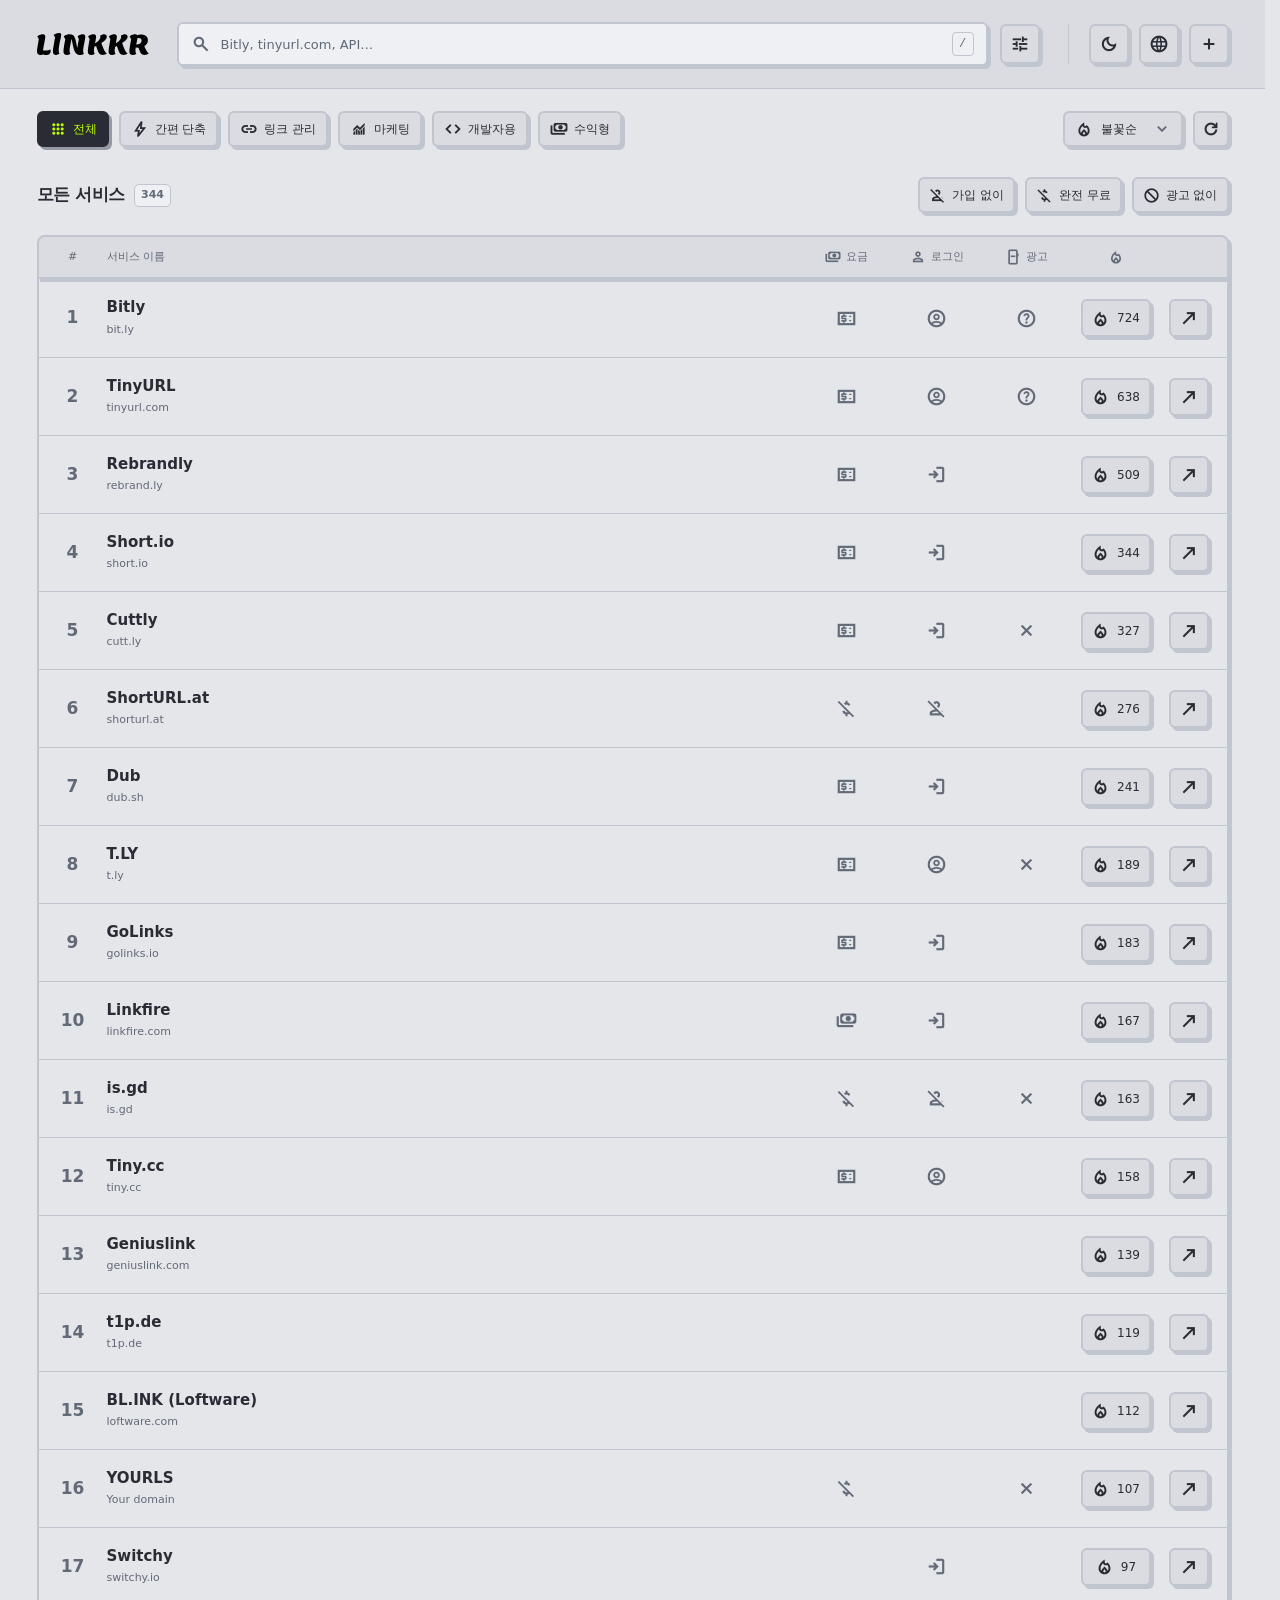
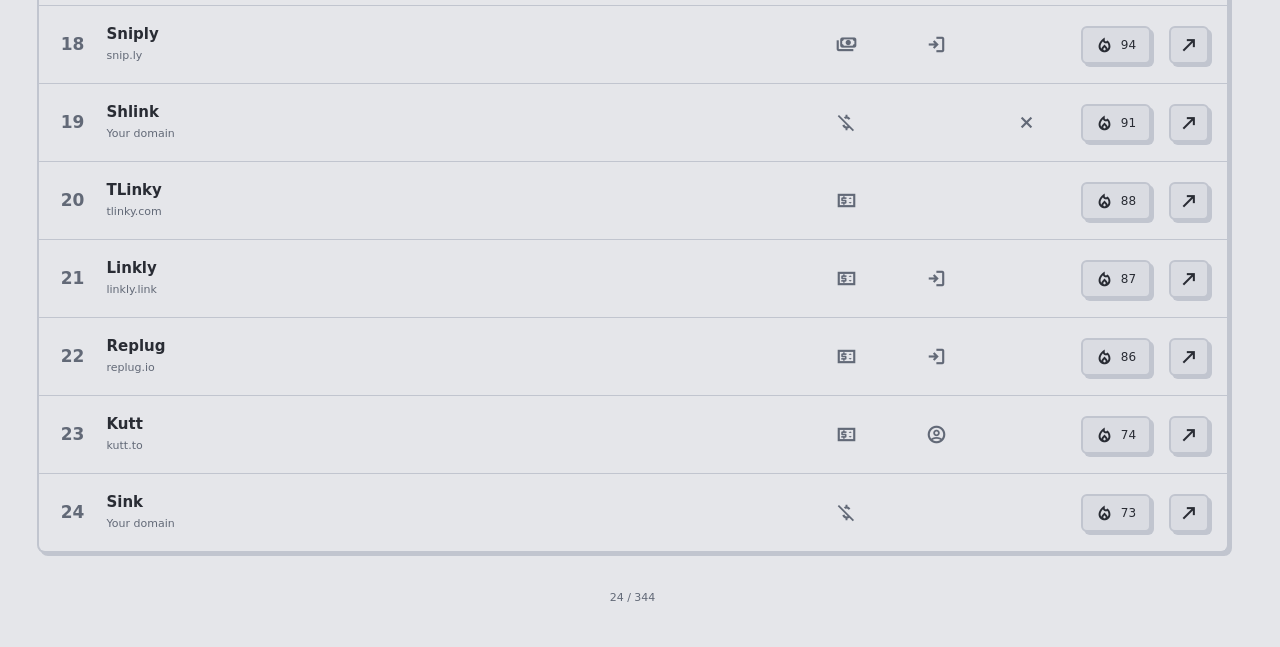
==== shortener/index.html @ 9e7de720 "Add Ringkl service directory for UI UX midterm" ====
<!doctype html>
<html lang="ko" data-theme="light">
<head>
  <meta charset="utf-8"><meta name="viewport" content="width=device-width,initial-scale=1">
  <link rel="stylesheet" href="../assets/directory.css">
<script src="../script.js" defer></script>
<title>Shortener | LLNKKR</title><meta name="description" content="로그인, 요금, 광고 조건을 비교하고 나에게 맞는 단축링크 서비스를 찾아보세요.">
  <link rel="icon" href="../assets/llnkkr.png">
  </head>
<body data-page="directory">
<div class="directory-chrome">
<header class="site-header"><div class="header-inner">
  <a class="brand" data-page-link href="../" aria-label="링클 홈"><img src="../assets/llnkkr-wordmark.svg" alt="LLNKKR"></a>
  <div class="header-search"><div class="search-field ringcl-box"><span class="icon" aria-hidden="true">search</span><input id="serviceSearch" type="search" name="service-query" placeholder="Bitly, tinyurl.com, API…" aria-label="서비스 이름이나 도메인 검색" maxlength="80" autocomplete="off" autocapitalize="none" spellcheck="false"><button type="button" class="clear-search icon-button" id="clearSearch" aria-label="검색어 지우기" hidden><span class="icon" aria-hidden="true">close</span></button><kbd>/</kbd></div><button type="button" id="filterToggle" class="icon-button" data-dialog="filterDialog" aria-label="필터" title="필터"><span class="icon" aria-hidden="true">tune</span><span id="filterCount" class="count-badge" hidden></span></button></div>
  <nav class="header-actions" aria-label="서비스 디렉터리"><button class="icon-button" id="themeToggle" type="button" aria-label="다크 모드" title="다크 모드"><span class="icon" aria-hidden="true">dark_mode</span></button><button class="icon-button" data-dialog="languageDialog" type="button" aria-label="언어" title="언어"><span class="icon" aria-hidden="true">language</span></button><button class="icon-button" aria-label="서비스 제보 / 정보 수정" title="서비스 제보 / 정보 수정" data-dialog="reportDialog" type="button"><span class="icon" aria-hidden="true">add</span></button></nav>
</div></header>
<div class="directory-controls">
  <section class="browse-controls" aria-label="필터">
    <div class="browse-toolbar">
    <nav class="category-tabs" aria-label="서비스 디렉터리"><button type="button" data-category="all" aria-pressed="true"><span class="icon" aria-hidden="true">apps</span>전체</button><button type="button" data-category="simple" aria-pressed="false"><span class="icon" aria-hidden="true">bolt</span>간편 단축</button><button type="button" data-category="manage" aria-pressed="false"><span class="icon" aria-hidden="true">link</span>링크 관리</button><button type="button" data-category="marketing" aria-pressed="false"><span class="icon" aria-hidden="true">monitoring</span>마케팅</button><button type="button" data-category="developer" aria-pressed="false"><span class="icon" aria-hidden="true">code</span>개발자용</button><button type="button" data-category="earning" aria-pressed="false"><span class="icon" aria-hidden="true">payments</span>수익형</button></nav>
    <div class="choice-control category-choice" data-choice="category">
      <button type="button" class="choice-trigger" data-choice-toggle aria-haspopup="listbox" aria-expanded="false" aria-controls="categoryMenu" aria-label="카테고리"><span class="icon choice-symbol" aria-hidden="true">apps</span><span data-choice-label>전체</span><span class="icon" aria-hidden="true">expand_more</span></button>
      <div id="categoryMenu" class="choice-menu ringcl-box" role="listbox" aria-label="카테고리" hidden><button type="button" role="option" data-category="all" aria-selected="true" tabindex="-1"><span class="icon" aria-hidden="true">apps</span><span>전체</span><span class="icon choice-check" aria-hidden="true">check</span></button><button type="button" role="option" data-category="simple" aria-selected="false" tabindex="-1"><span class="icon" aria-hidden="true">bolt</span><span>간편 단축</span><span class="icon choice-check" aria-hidden="true">check</span></button><button type="button" role="option" data-category="manage" aria-selected="false" tabindex="-1"><span class="icon" aria-hidden="true">link</span><span>링크 관리</span><span class="icon choice-check" aria-hidden="true">check</span></button><button type="button" role="option" data-category="marketing" aria-selected="false" tabindex="-1"><span class="icon" aria-hidden="true">monitoring</span><span>마케팅</span><span class="icon choice-check" aria-hidden="true">check</span></button><button type="button" role="option" data-category="developer" aria-selected="false" tabindex="-1"><span class="icon" aria-hidden="true">code</span><span>개발자용</span><span class="icon choice-check" aria-hidden="true">check</span></button><button type="button" role="option" data-category="earning" aria-selected="false" tabindex="-1"><span class="icon" aria-hidden="true">payments</span><span>수익형</span><span class="icon choice-check" aria-hidden="true">check</span></button></div>
    </div>
    <div class="sort-controls">
      <div class="choice-control" data-choice="sort">
        <button type="button" class="choice-trigger" data-choice-toggle aria-haspopup="listbox" aria-expanded="false" aria-controls="sortMenu" aria-label="정렬"><span class="icon choice-symbol" aria-hidden="true">local_fire_department</span><span data-choice-label>불꽃순</span><span class="icon" aria-hidden="true">expand_more</span></button>
        <div id="sortMenu" class="choice-menu ringcl-box" role="listbox" aria-label="정렬" hidden><button type="button" role="option" data-sort="flames" aria-selected="true" tabindex="-1"><span class="icon" aria-hidden="true">local_fire_department</span><span>불꽃순</span><span class="icon choice-check" aria-hidden="true">check</span></button><button type="button" role="option" data-sort="name" aria-selected="false" tabindex="-1"><span class="icon" aria-hidden="true">sort_by_alpha</span><span>이름순</span><span class="icon choice-check" aria-hidden="true">check</span></button></div>
      </div>
      <button type="button" class="icon-button" id="refreshStats" aria-label="랭킹 새로고침" title="랭킹 새로고침"><span class="icon" aria-hidden="true">refresh</span></button>
    </div></div>
  </section>
  <div class="directory-sticky">
  <div class="results-toolbar">
  <div class="results-heading"><h1 id="resultsTitle">모든 서비스 <span id="resultCount">344</span></h1></div>
    <div class="filter-strip" id="filterOptions" role="group" aria-label="필터"><button type="button" data-quick="login" aria-pressed="false" aria-label="가입 없이" title="가입 없이"><span class="icon" aria-hidden="true">person_off</span><span class="quick-label">가입 없이</span></button><button type="button" data-quick="free" aria-pressed="false" aria-label="완전 무료" title="완전 무료"><span class="icon" aria-hidden="true">money_off</span><span class="quick-label">완전 무료</span></button><button type="button" data-quick="ads" aria-pressed="false" aria-label="광고 없이" title="광고 없이"><span class="icon" aria-hidden="true">block</span><span class="quick-label">광고 없이</span></button><div id="activeFilters" class="active-filters" hidden></div></div>
  </div>
    <div class="list-heading ringcl-box" aria-hidden="true"><span>#</span><span>서비스 이름</span><span><span class="icon" aria-hidden="true">payments</span>요금</span><span><span class="icon" aria-hidden="true">person</span>로그인</span><span><span class="icon" aria-hidden="true">ad_units</span>광고</span><span><span class="icon" aria-hidden="true">local_fire_department</span></span><span></span></div>
</div>
</div>
</div>
<main>
  <section class="results" aria-labelledby="resultsTitle">
    <ol id="serviceGrid" class="service-list ringcl-box">      <li class="service-row" data-id="bitly">
        <div class="row-rank"><span>1</span></div>
        <div class="row-brand"><a class="service-name" data-details="bitly" href="?service=bitly">Bitly</a><span class="service-domain">bit.ly</span></div>
        <div class="row-facts"><span class="row-fact fact-pricing" data-label="요금"><span class="fact-indicator" role="img" tabindex="0" aria-label="요금: 부분 무료" data-tip="요금: 부분 무료"><span class="icon" aria-hidden="true">price_change</span></span></span>
        <span class="row-fact fact-login" data-label="로그인"><span class="fact-indicator" role="img" tabindex="0" aria-label="로그인: 선택" data-tip="로그인: 선택"><span class="icon" aria-hidden="true">account_circle</span></span></span>
        <span class="row-fact fact-ads" data-label="광고"><span class="fact-indicator" role="img" tabindex="0" aria-label="링크 연결 시 광고: 요금제별" data-tip="링크 연결 시 광고: 요금제별"><span class="icon" aria-hidden="true">help</span></span></span></div>
        <button type="button" class="vote-button" data-vote="bitly" aria-pressed="false" aria-label="Bitly 추천"><span class="icon" aria-hidden="true">local_fire_department</span><span>724</span></button>
        <a class="button icon-button visit-button" data-visit="bitly" href="https://bitly.com/" target="_blank" rel="noopener noreferrer" aria-label="Bitly 사이트 열기" title="사이트 열기"><span class="icon" aria-hidden="true">north_east</span></a>
      </li>
          <li class="service-row" data-id="tinyurl">
        <div class="row-rank"><span>2</span></div>
        <div class="row-brand"><a class="service-name" data-details="tinyurl" href="?service=tinyurl">TinyURL</a><span class="service-domain">tinyurl.com</span></div>
        <div class="row-facts"><span class="row-fact fact-pricing" data-label="요금"><span class="fact-indicator" role="img" tabindex="0" aria-label="요금: 부분 무료" data-tip="요금: 부분 무료"><span class="icon" aria-hidden="true">price_change</span></span></span>
        <span class="row-fact fact-login" data-label="로그인"><span class="fact-indicator" role="img" tabindex="0" aria-label="로그인: 선택" data-tip="로그인: 선택"><span class="icon" aria-hidden="true">account_circle</span></span></span>
        <span class="row-fact fact-ads" data-label="광고"><span class="fact-indicator" role="img" tabindex="0" aria-label="링크 연결 시 광고: 요금제별" data-tip="링크 연결 시 광고: 요금제별"><span class="icon" aria-hidden="true">help</span></span></span></div>
        <button type="button" class="vote-button" data-vote="tinyurl" aria-pressed="false" aria-label="TinyURL 추천"><span class="icon" aria-hidden="true">local_fire_department</span><span>638</span></button>
        <a class="button icon-button visit-button" data-visit="tinyurl" href="https://tinyurl.com/" target="_blank" rel="noopener noreferrer" aria-label="TinyURL 사이트 열기" title="사이트 열기"><span class="icon" aria-hidden="true">north_east</span></a>
      </li>
          <li class="service-row" data-id="rebrandly">
        <div class="row-rank"><span>3</span></div>
        <div class="row-brand"><a class="service-name" data-details="rebrandly" href="?service=rebrandly">Rebrandly</a><span class="service-domain">rebrand.ly</span></div>
        <div class="row-facts"><span class="row-fact fact-pricing" data-label="요금"><span class="fact-indicator" role="img" tabindex="0" aria-label="요금: 부분 무료" data-tip="요금: 부분 무료"><span class="icon" aria-hidden="true">price_change</span></span></span>
        <span class="row-fact fact-login" data-label="로그인"><span class="fact-indicator" role="img" tabindex="0" aria-label="로그인: 필수" data-tip="로그인: 필수"><span class="icon" aria-hidden="true">login</span></span></span>
        <span class="row-fact fact-ads" data-label="광고"></span></div>
        <button type="button" class="vote-button" data-vote="rebrandly" aria-pressed="false" aria-label="Rebrandly 추천"><span class="icon" aria-hidden="true">local_fire_department</span><span>509</span></button>
        <a class="button icon-button visit-button" data-visit="rebrandly" href="https://www.rebrandly.com/" target="_blank" rel="noopener noreferrer" aria-label="Rebrandly 사이트 열기" title="사이트 열기"><span class="icon" aria-hidden="true">north_east</span></a>
      </li>
          <li class="service-row" data-id="short-io">
        <div class="row-rank"><span>4</span></div>
        <div class="row-brand"><a class="service-name" data-details="short-io" href="?service=short-io">Short.io</a><span class="service-domain">short.io</span></div>
        <div class="row-facts"><span class="row-fact fact-pricing" data-label="요금"><span class="fact-indicator" role="img" tabindex="0" aria-label="요금: 부분 무료" data-tip="요금: 부분 무료"><span class="icon" aria-hidden="true">price_change</span></span></span>
        <span class="row-fact fact-login" data-label="로그인"><span class="fact-indicator" role="img" tabindex="0" aria-label="로그인: 필수" data-tip="로그인: 필수"><span class="icon" aria-hidden="true">login</span></span></span>
        <span class="row-fact fact-ads" data-label="광고"></span></div>
        <button type="button" class="vote-button" data-vote="short-io" aria-pressed="false" aria-label="Short.io 추천"><span class="icon" aria-hidden="true">local_fire_department</span><span>344</span></button>
        <a class="button icon-button visit-button" data-visit="short-io" href="https://short.io/" target="_blank" rel="noopener noreferrer" aria-label="Short.io 사이트 열기" title="사이트 열기"><span class="icon" aria-hidden="true">north_east</span></a>
      </li>
          <li class="service-row" data-id="cuttly">
        <div class="row-rank"><span>5</span></div>
        <div class="row-brand"><a class="service-name" data-details="cuttly" href="?service=cuttly">Cuttly</a><span class="service-domain">cutt.ly</span></div>
        <div class="row-facts"><span class="row-fact fact-pricing" data-label="요금"><span class="fact-indicator" role="img" tabindex="0" aria-label="요금: 부분 무료" data-tip="요금: 부분 무료"><span class="icon" aria-hidden="true">price_change</span></span></span>
        <span class="row-fact fact-login" data-label="로그인"><span class="fact-indicator" role="img" tabindex="0" aria-label="로그인: 필수" data-tip="로그인: 필수"><span class="icon" aria-hidden="true">login</span></span></span>
        <span class="row-fact fact-ads" data-label="광고"><span class="fact-indicator" role="img" tabindex="0" aria-label="링크 연결 시 광고: 없음" data-tip="링크 연결 시 광고: 없음"><span class="icon" aria-hidden="true">close</span></span></span></div>
        <button type="button" class="vote-button" data-vote="cuttly" aria-pressed="false" aria-label="Cuttly 추천"><span class="icon" aria-hidden="true">local_fire_department</span><span>327</span></button>
        <a class="button icon-button visit-button" data-visit="cuttly" href="https://cutt.ly/" target="_blank" rel="noopener noreferrer" aria-label="Cuttly 사이트 열기" title="사이트 열기"><span class="icon" aria-hidden="true">north_east</span></a>
      </li>
          <li class="service-row" data-id="shorturl-at">
        <div class="row-rank"><span>6</span></div>
        <div class="row-brand"><a class="service-name" data-details="shorturl-at" href="?service=shorturl-at">ShortURL.at</a><span class="service-domain">shorturl.at</span></div>
        <div class="row-facts"><span class="row-fact fact-pricing" data-label="요금"><span class="fact-indicator" role="img" tabindex="0" aria-label="요금: 완전 무료" data-tip="요금: 완전 무료"><span class="icon" aria-hidden="true">money_off</span></span></span>
        <span class="row-fact fact-login" data-label="로그인"><span class="fact-indicator" role="img" tabindex="0" aria-label="로그인: 불필요" data-tip="로그인: 불필요"><span class="icon" aria-hidden="true">person_off</span></span></span>
        <span class="row-fact fact-ads" data-label="광고"></span></div>
        <button type="button" class="vote-button" data-vote="shorturl-at" aria-pressed="false" aria-label="ShortURL.at 추천"><span class="icon" aria-hidden="true">local_fire_department</span><span>276</span></button>
        <a class="button icon-button visit-button" data-visit="shorturl-at" href="https://www.shorturl.at/" target="_blank" rel="noopener noreferrer" aria-label="ShortURL.at 사이트 열기" title="사이트 열기"><span class="icon" aria-hidden="true">north_east</span></a>
      </li>
          <li class="service-row" data-id="dub">
        <div class="row-rank"><span>7</span></div>
        <div class="row-brand"><a class="service-name" data-details="dub" href="?service=dub">Dub</a><span class="service-domain">dub.sh</span></div>
        <div class="row-facts"><span class="row-fact fact-pricing" data-label="요금"><span class="fact-indicator" role="img" tabindex="0" aria-label="요금: 부분 무료" data-tip="요금: 부분 무료"><span class="icon" aria-hidden="true">price_change</span></span></span>
        <span class="row-fact fact-login" data-label="로그인"><span class="fact-indicator" role="img" tabindex="0" aria-label="로그인: 필수" data-tip="로그인: 필수"><span class="icon" aria-hidden="true">login</span></span></span>
        <span class="row-fact fact-ads" data-label="광고"></span></div>
        <button type="button" class="vote-button" data-vote="dub" aria-pressed="false" aria-label="Dub 추천"><span class="icon" aria-hidden="true">local_fire_department</span><span>241</span></button>
        <a class="button icon-button visit-button" data-visit="dub" href="https://dub.co/" target="_blank" rel="noopener noreferrer" aria-label="Dub 사이트 열기" title="사이트 열기"><span class="icon" aria-hidden="true">north_east</span></a>
      </li>
          <li class="service-row" data-id="tly">
        <div class="row-rank"><span>8</span></div>
        <div class="row-brand"><a class="service-name" data-details="tly" href="?service=tly">T.LY</a><span class="service-domain">t.ly</span></div>
        <div class="row-facts"><span class="row-fact fact-pricing" data-label="요금"><span class="fact-indicator" role="img" tabindex="0" aria-label="요금: 부분 무료" data-tip="요금: 부분 무료"><span class="icon" aria-hidden="true">price_change</span></span></span>
        <span class="row-fact fact-login" data-label="로그인"><span class="fact-indicator" role="img" tabindex="0" aria-label="로그인: 선택" data-tip="로그인: 선택"><span class="icon" aria-hidden="true">account_circle</span></span></span>
        <span class="row-fact fact-ads" data-label="광고"><span class="fact-indicator" role="img" tabindex="0" aria-label="링크 연결 시 광고: 없음" data-tip="링크 연결 시 광고: 없음"><span class="icon" aria-hidden="true">close</span></span></span></div>
        <button type="button" class="vote-button" data-vote="tly" aria-pressed="false" aria-label="T.LY 추천"><span class="icon" aria-hidden="true">local_fire_department</span><span>189</span></button>
        <a class="button icon-button visit-button" data-visit="tly" href="https://t.ly/" target="_blank" rel="noopener noreferrer" aria-label="T.LY 사이트 열기" title="사이트 열기"><span class="icon" aria-hidden="true">north_east</span></a>
      </li>
          <li class="service-row" data-id="golinks">
        <div class="row-rank"><span>9</span></div>
        <div class="row-brand"><a class="service-name" data-details="golinks" href="?service=golinks">GoLinks</a><span class="service-domain">golinks.io</span></div>
        <div class="row-facts"><span class="row-fact fact-pricing" data-label="요금"><span class="fact-indicator" role="img" tabindex="0" aria-label="요금: 부분 무료" data-tip="요금: 부분 무료"><span class="icon" aria-hidden="true">price_change</span></span></span>
        <span class="row-fact fact-login" data-label="로그인"><span class="fact-indicator" role="img" tabindex="0" aria-label="로그인: 필수" data-tip="로그인: 필수"><span class="icon" aria-hidden="true">login</span></span></span>
        <span class="row-fact fact-ads" data-label="광고"></span></div>
        <button type="button" class="vote-button" data-vote="golinks" aria-pressed="false" aria-label="GoLinks 추천"><span class="icon" aria-hidden="true">local_fire_department</span><span>183</span></button>
        <a class="button icon-button visit-button" data-visit="golinks" href="https://www.golinks.io/" target="_blank" rel="noopener noreferrer" aria-label="GoLinks 사이트 열기" title="사이트 열기"><span class="icon" aria-hidden="true">north_east</span></a>
      </li>
          <li class="service-row" data-id="linkfire">
        <div class="row-rank"><span>10</span></div>
        <div class="row-brand"><a class="service-name" data-details="linkfire" href="?service=linkfire">Linkfire</a><span class="service-domain">linkfire.com</span></div>
        <div class="row-facts"><span class="row-fact fact-pricing" data-label="요금"><span class="fact-indicator" role="img" tabindex="0" aria-label="요금: 유료" data-tip="요금: 유료"><span class="icon" aria-hidden="true">payments</span></span></span>
        <span class="row-fact fact-login" data-label="로그인"><span class="fact-indicator" role="img" tabindex="0" aria-label="로그인: 필수" data-tip="로그인: 필수"><span class="icon" aria-hidden="true">login</span></span></span>
        <span class="row-fact fact-ads" data-label="광고"></span></div>
        <button type="button" class="vote-button" data-vote="linkfire" aria-pressed="false" aria-label="Linkfire 추천"><span class="icon" aria-hidden="true">local_fire_department</span><span>167</span></button>
        <a class="button icon-button visit-button" data-visit="linkfire" href="https://www.linkfire.com/" target="_blank" rel="noopener noreferrer" aria-label="Linkfire 사이트 열기" title="사이트 열기"><span class="icon" aria-hidden="true">north_east</span></a>
      </li>
          <li class="service-row" data-id="isgd">
        <div class="row-rank"><span>11</span></div>
        <div class="row-brand"><a class="service-name" data-details="isgd" href="?service=isgd">is.gd</a><span class="service-domain">is.gd</span></div>
        <div class="row-facts"><span class="row-fact fact-pricing" data-label="요금"><span class="fact-indicator" role="img" tabindex="0" aria-label="요금: 완전 무료" data-tip="요금: 완전 무료"><span class="icon" aria-hidden="true">money_off</span></span></span>
        <span class="row-fact fact-login" data-label="로그인"><span class="fact-indicator" role="img" tabindex="0" aria-label="로그인: 불필요" data-tip="로그인: 불필요"><span class="icon" aria-hidden="true">person_off</span></span></span>
        <span class="row-fact fact-ads" data-label="광고"><span class="fact-indicator" role="img" tabindex="0" aria-label="링크 연결 시 광고: 없음" data-tip="링크 연결 시 광고: 없음"><span class="icon" aria-hidden="true">close</span></span></span></div>
        <button type="button" class="vote-button" data-vote="isgd" aria-pressed="false" aria-label="is.gd 추천"><span class="icon" aria-hidden="true">local_fire_department</span><span>163</span></button>
        <a class="button icon-button visit-button" data-visit="isgd" href="https://is.gd/" target="_blank" rel="noopener noreferrer" aria-label="is.gd 사이트 열기" title="사이트 열기"><span class="icon" aria-hidden="true">north_east</span></a>
      </li>
          <li class="service-row" data-id="tinycc">
        <div class="row-rank"><span>12</span></div>
        <div class="row-brand"><a class="service-name" data-details="tinycc" href="?service=tinycc">Tiny.cc</a><span class="service-domain">tiny.cc</span></div>
        <div class="row-facts"><span class="row-fact fact-pricing" data-label="요금"><span class="fact-indicator" role="img" tabindex="0" aria-label="요금: 부분 무료" data-tip="요금: 부분 무료"><span class="icon" aria-hidden="true">price_change</span></span></span>
        <span class="row-fact fact-login" data-label="로그인"><span class="fact-indicator" role="img" tabindex="0" aria-label="로그인: 선택" data-tip="로그인: 선택"><span class="icon" aria-hidden="true">account_circle</span></span></span>
        <span class="row-fact fact-ads" data-label="광고"></span></div>
        <button type="button" class="vote-button" data-vote="tinycc" aria-pressed="false" aria-label="Tiny.cc 추천"><span class="icon" aria-hidden="true">local_fire_department</span><span>158</span></button>
        <a class="button icon-button visit-button" data-visit="tinycc" href="https://tiny.cc/" target="_blank" rel="noopener noreferrer" aria-label="Tiny.cc 사이트 열기" title="사이트 열기"><span class="icon" aria-hidden="true">north_east</span></a>
      </li>
    </ol>
    <div class="empty-state ringcl-box" id="emptyState" hidden><span class="icon" aria-hidden="true">search_off</span><h3>조건에 맞는 서비스가 없어요.</h3><button type="button" class="button primary" data-reset>조건 초기화</button></div>
    <div class="list-progress"><div id="loadSentinel" aria-hidden="true"></div><p id="visibleCount"></p></div>
  </section>

</main>
<dialog id="filterDialog" class="directory-dialog ringcl-box" aria-labelledby="filterTitle"><div class="dialog-heading"><h2 id="filterTitle"><span class="icon" aria-hidden="true">tune</span>필터</h2><button type="button" class="icon-button" data-close aria-label="닫기"><span class="icon" aria-hidden="true">close</span></button></div><form id="filterForm"><div class="dialog-scroll"><div class="filter-grid">
<div class="filter-field"><label for="filter-pricing">요금</label><div class="select-field"><select name="pricing" id="filter-pricing"><option value="">전체</option><option value="free">완전 무료</option><option value="freemium">부분 무료</option><option value="paid">유료</option></select><span class="icon" aria-hidden="true">expand_more</span></div></div><div class="filter-field"><label for="filter-login">로그인</label><div class="select-field"><select name="login" id="filter-login"><option value="">전체</option><option value="no-account">가입 없이 이용</option><option value="none">불필요</option><option value="optional">선택</option><option value="required">필수</option></select><span class="icon" aria-hidden="true">expand_more</span></div></div><div class="filter-field"><label for="filter-siteAds">서비스 화면 광고</label><div class="select-field"><select name="siteAds" id="filter-siteAds"><option value="">전체</option><option value="no">없음</option><option value="yes">있음</option><option value="plan">요금제별</option></select><span class="icon" aria-hidden="true">expand_more</span></div></div><div class="filter-field"><label for="filter-redirectAds">링크 연결 시 광고</label><div class="select-field"><select name="redirectAds" id="filter-redirectAds"><option value="">전체</option><option value="no">없음</option><option value="yes">있음</option><option value="plan">요금제별</option></select><span class="icon" aria-hidden="true">expand_more</span></div></div><div class="filter-field"><label for="filter-region">지원 국가</label><div class="select-field"><select name="region" id="filter-region"><option value="">전체</option><option value="global">전 세계</option><option value="restricted">일부 국가 제한</option><option value="selfhost">설치 환경에 따라 다름</option></select><span class="icon" aria-hidden="true">expand_more</span></div></div><div class="filter-field"><label for="filter-language">지원 언어</label><div class="select-field"><select name="language" id="filter-language"><option value="">전체</option><option>Bahasa Indonesia</option><option>Bahasa Melayu</option><option>Deutsch</option><option>English</option><option>Español</option><option>Filipino</option><option>Français</option><option>Italiano</option><option>Magyar</option><option>Nederlands</option><option>Polski</option><option>Português</option><option>Română</option><option>Tiếng Việt</option><option>Türkçe</option><option>Čeština</option><option>Русский</option><option>العربية</option><option>فارسی</option><option>हिन्दी</option><option>ไทย</option><option>中文</option><option>日本語</option><option>简体中文</option><option>繁體中文</option><option>한국어</option></select><span class="icon" aria-hidden="true">expand_more</span></div></div></div>
<fieldset class="feature-filter"><legend>필요한 기능</legend><label><input type="checkbox" name="features" value="api"><span class="icon" aria-hidden="true">check</span><span>API</span></label><label><input type="checkbox" name="features" value="analytics"><span class="icon" aria-hidden="true">check</span><span>통계</span></label><label><input type="checkbox" name="features" value="qr"><span class="icon" aria-hidden="true">check</span><span>QR 코드</span></label><label><input type="checkbox" name="features" value="custom-domain"><span class="icon" aria-hidden="true">check</span><span>사용자 도메인</span></label><label><input type="checkbox" name="features" value="expiry"><span class="icon" aria-hidden="true">check</span><span>만료 설정</span></label><label><input type="checkbox" name="features" value="password"><span class="icon" aria-hidden="true">check</span><span>비밀번호</span></label><label><input type="checkbox" name="features" value="selfhost"><span class="icon" aria-hidden="true">check</span><span>직접 설치</span></label></fieldset></div><div class="dialog-actions"><button type="button" class="button" id="resetDraft">초기화</button><button type="submit" class="button primary">적용<span id="filterApplyCount" class="apply-count"></span><span class="icon" aria-hidden="true">arrow_forward</span></button></div></form></dialog>
<dialog id="detailsDialog" class="directory-dialog details-dialog ringcl-box" aria-labelledby="detailTitle"><div class="dialog-heading"><div id="detailBrand"></div><button type="button" class="icon-button" data-close aria-label="닫기"><span class="icon" aria-hidden="true">close</span></button></div><div id="detailBody" class="dialog-scroll"></div><div id="detailActions" class="dialog-actions"></div></dialog>
<dialog id="languageDialog" class="directory-dialog language-dialog ringcl-box" aria-labelledby="languageTitle"><div class="dialog-heading"><h2 id="languageTitle">언어</h2><button type="button" class="icon-button" data-close aria-label="닫기"><span class="icon" aria-hidden="true">close</span></button></div><a class="button language-choice" href="?lang=en" lang="en" data-language="en" >English</a><a class="button language-choice" href="?lang=ko" lang="ko" data-language="ko" aria-current="true">한국어<span class="icon" aria-hidden="true">check</span></a></dialog>
<dialog id="reportDialog" class="directory-dialog ringcl-box" aria-labelledby="reportTitle"><div class="dialog-heading"><h2 id="reportTitle">서비스 제보 / 정보 수정</h2><button type="button" class="icon-button" data-close aria-label="닫기"><span class="icon" aria-hidden="true">close</span></button></div><form id="reportForm"><div class="dialog-scroll"><label>서비스 이름<input name="name" required maxlength="80" autocomplete="off"></label><label>공식 주소<input name="url" type="url" required maxlength="500" placeholder="https://" autocomplete="off"></label><label>추가하거나 수정할 내용<textarea name="note" required maxlength="500" rows="3"></textarea></label></div><div class="report-footer"><button id="reportSubmit" class="button primary" type="submit"><span id="reportSubmitIcon" class="icon" aria-hidden="true">send</span><span id="reportSubmitLabel">보내기</span></button><p id="reportStatus" class="dialog-note" role="status" aria-live="polite"></p></div></form></dialog>
<div id="toast" class="toast ringcl-box" role="status" aria-live="polite" hidden></div>
<script type="application/json" id="directoryBoot">{"language":"ko","text":{"unselect":"선택 해제","adsShort":"광고","redirectShort":"연결 광고","visitWindow":"최근 7일 사이트 열기","dailyIp":"기본 점수 + 누적 추천 · IP당 하루 1회","dayBoundary":"날짜 변경","manualRefresh":"새로고침 시 반영","title":"단축링크 서비스 모아보기","pageTitle":"Shortener | LLNKKR","description":"로그인, 요금, 광고 조건을 비교하고 나에게 맞는 단축링크 서비스를 찾아보세요.","headline":"짧은 링크, 더 넓은 선택.","intro":"전 세계 단축링크 서비스를 한곳에서 찾아보고 비교하세요.","directory":"서비스 디렉터리","services":"개 서비스","freeCount":"완전 무료","noAccountCount":"가입 없이 이용","search":"서비스 이름이나 도메인 검색","searchHint":"Bitly, tinyurl.com, API…","clearSearch":"검색어 지우기","category":"카테고리","filters":"필터","all":"전체","simple":"간편 단축","manage":"링크 관리","marketing":"마케팅","developer":"개발자용","earning":"수익형","quickLogin":"가입 없이","quickFree":"완전 무료","quickAds":"광고 없이","reset":"초기화","apply":"적용","close":"닫기","login":"로그인","login_none":"불필요","login_optional":"선택","login_required":"필수","login_unknown":"미확인","login_no-account":"가입 없이 이용","pricing":"요금","pricing_free":"완전 무료","pricing_freemium":"부분 무료","pricing_paid":"유료","pricing_unknown":"미확인","siteAds":"서비스 화면 광고","redirectAds":"링크 연결 시 광고","ads_no":"없음","ads_yes":"있음","ads_plan":"요금제별","ads_unknown":"미확인","region":"지원 국가","region_global":"전 세계","region_restricted":"일부 국가 제한","region_selfhost":"설치 환경에 따라 다름","region_unknown":"미확인","languages":"지원 언어","featureFilter":"필요한 기능","feature_api":"API","feature_analytics":"통계","feature_qr":"QR 코드","feature_custom-domain":"사용자 도메인","feature_expiry":"만료 설정","feature_password":"비밀번호","feature_selfhost":"직접 설치","sort":"정렬","weekly":"주간 인기순","flames":"불꽃순","alphabetical":"이름순","alphabeticalOrder":"서비스 이름 기준 A–Z","newest":"최근 등록순","refresh":"랭킹 새로고침","results":"검색 결과","allServices":"모든 서비스","updated":"정보 확인","details":"상세 정보","visit":"사이트 열기","recommend":"추천","unrecommend":"추천 취소","weeklyVisits":"최근 7일 이용","recommendations":"불꽃 추천","notRanked":"아직 순위 없음","more":"더 보기","remaining":"개 더 보기","rankingNote":"링클 내 최근 7일 사이트 열기 기준. 같은 브라우저는 서비스별 하루 1회 집계합니다.","noRanking":"아직 이용 기록이 없어 이름순으로 표시하고 있어요.","stableRanking":"추천 후에도 목록 위치는 유지됩니다. 새로고침하면 순위가 갱신됩니다.","empty":"조건에 맞는 서비스가 없어요.","emptyHint":"검색어나 필터를 조금 바꿔보세요.","clearAll":"조건 초기화","moreInfo":"자세히 보기","freeScope":"무료 범위와 제한","extraNotes":"알아두기","features":"지원 기능","featureNote":"일부 기능은 유료 요금제나 별도 설정이 필요할 수 있습니다.","countryNote":"운영 회사의 소재지가 아닌 이용 가능 국가 기준입니다. 공식 확인이 어려운 경우 미확인으로 표시합니다.","sources":"공식 확인 출처","verified":"확인일","moreFeatures":"개 기능 더 보기","unknownNote":"미확인은 해당 기능이 없다는 뜻이 아닙니다.","methodology":"랭킹과 정보 안내","methodologyTitle":"어떤 기준으로 보여주나요?","methodologyBody":"불꽃순은 서비스별 초기 점수와 누적 추천을 합산하며, 이름순은 서비스 이름을 A–Z로 정렬합니다. 불꽃은 같은 IP에서 서비스마다 하루 한 번(한국시간 기준) 추천할 수 있으며, 오늘의 추천 상태는 브라우저 간에 공유됩니다. 누적 추천 수는 유지됩니다. 동점인 서비스에는 순위 대신 아이콘을 표시합니다. 광고는 서비스 화면과 단축링크 연결 과정을 구분하며, 요금과 지원 범위는 공식 출처를 확인한 시점의 정보입니다.","report":"서비스 제보 \/ 정보 수정","serviceName":"서비스 이름","officialUrl":"공식 주소","reportNote":"추가하거나 수정할 내용","sendReport":"보내기","reportSending":"보내는 중…","reportSent":"이 브라우저에 저장했어요. 실제 제보는 전송하지 않았어요.","reportFailed":"접수하지 못했어요. 입력한 내용을 유지했으니 다시 보내주세요.","reportInvalid":"서비스 이름, 공식 주소와 내용을 확인해 주세요.","reportCooldown":"잠시 후 다시 보내주세요. 제보는 1분 간격으로 보낼 수 있어요.","reportDailyLimit":"오늘의 제보 한도에 도달했어요. 내일 다시 보내주세요.","lightMode":"라이트 모드","darkMode":"다크 모드","language":"언어","home":"링클 홈","privacy":"개인정보처리방침","loading":"불러오는 중","statsError":"이용 기록을 불러오지 못했어요. 잠시 후 새로고침해 주세요.","requestError":"처리하지 못했어요. 잠시 후 다시 시도해 주세요.","rateError":"요청이 많아요. 잠시 후 다시 시도해 주세요.","voteSaved":"추천을 반영했어요.","voteRemoved":"추천을 취소했어요.","adsBadge_no":"연결 광고 없음","adsBadge_yes":"연결 광고 있음","adsBadge_plan":"광고 요금제별","adsBadge_unknown":"광고 미확인","footer":"필요한 조건을 고르고, 알맞은 링크 도구를 찾으세요."},"statusIcons":{"pricing":{"free":"money_off","freemium":"price_change","paid":"payments"},"login":{"none":"person_off","optional":"account_circle","required":"login"},"ads":{"no":"close","yes":"check","plan":"help"},"region":{"global":"public","restricted":"public_off","selfhost":"dns"}},"catalog":{"updated":"2026-10-18","services":[{"id":"llnkkr","name":"LLNKKR","url":"https:\/\/llnk.kr\/","domain":"llnk.kr","description":{"ko":"가입 없이 링크를 줄이고 만료 기간과 사용 횟수를 설정하는 링클 서비스입니다.","en":"Shorten a link without signing up and set its expiry or usage limit."},"pricing":"free","login":"none","site_ads":"no","redirect_ads":"no","region":"global","country_note":{"ko":"서비스에 별도의 국가 제한을 두지 않습니다. 현지 통신망의 접속 제한은 달라질 수 있습니다.","en":"The service does not impose a country restriction. Local network blocking can still vary."},"languages":["한국어","English"],"categories":["simple","developer"],"features":["api","expiry","qr"],"free_note":{"ko":"기본 단축 기능을 무료로 제공합니다.","en":"Basic link shortening is free."},"note":{"ko":"이 디렉터리를 운영하는 링클의 서비스입니다. QR 기능은 Chrome 확장 프로그램에서 제공합니다.","en":"Operated by LLNKKR, which also runs this directory. QR functionality is available in the Chrome extension."},"added":"2026-10-15"},{"id":"bitly","name":"Bitly","url":"https:\/\/bitly.com\/","domain":"bit.ly","description":{"ko":"단축링크와 QR 코드를 만들고 플랜에 따라 클릭 데이터를 분석합니다.","en":"Create short links and QR codes, with click reporting available on selected plans."},"pricing":"freemium","login":"optional","site_ads":"unknown","redirect_ads":"plan","region":"unknown","country_note":{"ko":"공식 자료에서 국가별 이용 가능 범위를 확인하지 못했습니다. 현지 네트워크와 서비스 약관에 따라 이용이 달라질 수 있습니다.","en":"Country-by-country availability has not been confirmed in official documentation. Local networks and service terms may affect access."},"languages":["English"],"categories":["manage","marketing","developer"],"features":["api","analytics","qr","custom-domain","expiry"],"free_note":{"ko":"무료 플랜은 월 5개 링크와 QR 코드 2개를 제공합니다.","en":"The free plan includes 5 links and 2 QR codes per month."},"note":{"ko":"무료 플랜은 광고 포함으로 안내됩니다. 홈페이지의 간편 생성과 계정의 링크 관리 기능은 조건이 다릅니다.","en":"The free plan is advertised with ads. Homepage quick creation and account-based link management have different requirements."},"added":"2026-10-15"},{"id":"tinyurl","name":"TinyURL","url":"https:\/\/tinyurl.com\/","domain":"tinyurl.com","description":{"ko":"간편 단축과 사용자 지정 별칭을 제공하며 계정으로 링크를 관리합니다.","en":"Create quick short links with custom aliases and manage them through an account."},"pricing":"freemium","login":"optional","site_ads":"unknown","redirect_ads":"plan","region":"unknown","country_note":{"ko":"공식 자료에서 국가별 이용 가능 범위를 확인하지 못했습니다. 현지 네트워크와 서비스 약관에 따라 이용이 달라질 수 있습니다.","en":"Country-by-country availability has not been confirmed in official documentation. Local networks and service terms may affect access."},"languages":["English"],"categories":["simple","manage","developer"],"features":["api","analytics","qr","custom-domain","expiry"],"free_note":{"ko":"기본 단축과 별칭, QR 코드를 제공하는 무료 플랜이 있습니다.","en":"A free plan covers basic shortening, aliases and QR codes."},"note":{"ko":"공식 안내에 따르면 폐기된 구 API로 생성된 링크에는 광고 또는 미리보기 화면이 나타날 수 있습니다. 편집과 분석 등은 플랜에 따라 다릅니다.","en":"Links created with the deprecated API may display an ad or preview screen, according to TinyURL. Editing and analytics depend on the plan."},"added":"2026-10-15"},{"id":"short-io","name":"Short.io","url":"https:\/\/short.io\/","domain":"short.io","description":{"ko":"자체 도메인을 연결해 브랜드 링크와 클릭 통계를 관리합니다.","en":"Connect your own domain to manage branded links and click analytics."},"pricing":"freemium","login":"required","site_ads":"unknown","redirect_ads":"unknown","region":"unknown","country_note":{"ko":"공식 자료에서 국가별 이용 가능 범위를 확인하지 못했습니다. 현지 네트워크와 서비스 약관에 따라 이용이 달라질 수 있습니다.","en":"Country-by-country availability has not been confirmed in official documentation. Local networks and service terms may affect access."},"languages":["English","한국어","日本語","Deutsch","Español","Français","Português","中文"],"categories":["manage","marketing","developer"],"features":["api","analytics","qr","custom-domain","expiry","password"],"free_note":{"ko":"무료 플랜은 총 1,000개 브랜드 링크, 도메인 5개와 월 50,000회 클릭 통계를 제공합니다.","en":"The free plan includes 1,000 total branded links, 5 domains and 50,000 tracked clicks per month."},"note":{"ko":"무료 링크 수는 월간이 아닌 계정 전체 한도입니다. 도메인 등록 비용은 별도이며 만료와 비밀번호 기능은 유료 플랜에 있습니다.","en":"The free link allowance is a lifetime account total, not a monthly quota. Domain registration costs extra; expiry and passwords require a paid plan."},"added":"2026-10-15"},{"id":"rebrandly","name":"Rebrandly","url":"https:\/\/www.rebrandly.com\/","domain":"rebrand.ly","description":{"ko":"브랜드 도메인과 링크 관리 기능을 중심으로 한 단축 서비스입니다.","en":"A link shortener focused on branded domains and managed links."},"pricing":"freemium","login":"required","site_ads":"unknown","redirect_ads":"unknown","region":"unknown","country_note":{"ko":"공식 자료에서 국가별 이용 가능 범위를 확인하지 못했습니다. 현지 네트워크와 서비스 약관에 따라 이용이 달라질 수 있습니다.","en":"Country-by-country availability has not been confirmed in official documentation. Local networks and service terms may affect access."},"languages":["English"],"categories":["manage","marketing","developer"],"features":["api","analytics","qr","custom-domain","expiry","password"],"free_note":{"ko":"무료 플랜은 월 10개 링크와 QR 코드 10개를 제공합니다.","en":"The free plan includes 10 links and 10 QR codes per month."},"note":{"ko":"연결 가능한 도메인 종류와 편집, 비밀번호, 만료 기능은 플랜에 따라 다릅니다.","en":"Eligible domain types, editing, passwords and expiry features vary by plan."},"added":"2026-10-15"},{"id":"dub","name":"Dub","url":"https:\/\/dub.co\/","domain":"dub.sh","description":{"ko":"개발자용 API와 마케팅 분석을 함께 제공하는 링크 관리 플랫폼입니다.","en":"A link management platform combining developer APIs and marketing analytics."},"pricing":"freemium","login":"required","site_ads":"unknown","redirect_ads":"unknown","region":"unknown","country_note":{"ko":"공식 자료에서 국가별 이용 가능 범위를 확인하지 못했습니다. 현지 네트워크와 서비스 약관에 따라 이용이 달라질 수 있습니다.","en":"Country-by-country availability has not been confirmed in official documentation. Local networks and service terms may affect access."},"languages":["English"],"categories":["manage","marketing","developer"],"features":["api","analytics","qr","custom-domain","expiry","password"],"free_note":{"ko":"Dub Links 무료 플랜은 월 25개 링크와 추적 이벤트 1,000회, 도메인 3개를 제공합니다.","en":"The Dub Links free plan includes 25 links and 1,000 tracked events per month, plus 3 custom domains."},"note":{"ko":"링크 단축용 Dub Links와 제휴 관리용 Dub Partners는 구분됩니다. 고급 링크 기능과 보존 기간은 플랜에 따라 다릅니다.","en":"Dub Links is distinct from Dub Partners for affiliate management. Advanced link features and data retention vary by plan."},"added":"2026-10-15"},{"id":"cuttly","name":"Cuttly","url":"https:\/\/cutt.ly\/","domain":"cutt.ly","description":{"ko":"브랜드 링크와 QR 코드, 클릭 분석을 한 대시보드에서 관리합니다.","en":"Manage branded links, QR codes and click analytics from one dashboard."},"pricing":"freemium","login":"required","site_ads":"unknown","redirect_ads":"no","region":"unknown","country_note":{"ko":"공식 자료에서 국가별 이용 가능 범위를 확인하지 못했습니다. 현지 네트워크와 서비스 약관에 따라 이용이 달라질 수 있습니다.","en":"Country-by-country availability has not been confirmed in official documentation. Local networks and service terms may affect access."},"languages":["English","Polski"],"categories":["manage","marketing","developer"],"features":["api","analytics","qr","custom-domain","expiry","password"],"free_note":{"ko":"무료 플랜은 월 30개 링크와 별칭 3개, 브랜드 도메인 1개를 제공합니다.","en":"The free plan includes 30 links, 3 custom aliases per month and 1 branded domain."},"note":{"ko":"모든 플랜에서 이동 중 광고를 표시하지 않는다고 명시합니다. 비밀번호, 만료와 고급 기능은 유료 플랜에 따라 제공됩니다.","en":"Cuttly explicitly states that redirects contain no ads on any plan. Passwords, expiry and advanced features depend on paid tiers."},"added":"2026-10-15"},{"id":"tly","name":"T.LY","url":"https:\/\/t.ly\/","domain":"t.ly","description":{"ko":"가입 없는 빠른 단축과 유료 링크 관리 도구를 함께 제공합니다.","en":"Offers quick shortening without an account alongside paid link management tools."},"pricing":"freemium","login":"optional","site_ads":"unknown","redirect_ads":"no","region":"unknown","country_note":{"ko":"공식 자료에서 국가별 이용 가능 범위를 확인하지 못했습니다. 현지 네트워크와 서비스 약관에 따라 이용이 달라질 수 있습니다.","en":"Country-by-country availability has not been confirmed in official documentation. Local networks and service terms may affect access."},"languages":["English"],"categories":["simple","manage","marketing","developer"],"features":["api","analytics","qr","custom-domain"],"free_note":{"ko":"간단한 링크 단축은 무료이며 가입이 필요하지 않습니다.","en":"Quick link shortening is free and does not require an account."},"note":{"ko":"공식 홈페이지는 이동 중 광고가 없다고 명시합니다. 비공개 통계, 자체 도메인, API 등은 유료 플랜에서 제공합니다.","en":"The homepage explicitly states there are no redirect ads. Private analytics, custom domains and API access are included in paid plans."},"added":"2026-10-15"},{"id":"isgd","name":"is.gd","url":"https:\/\/is.gd\/","domain":"is.gd","description":{"ko":"짧은 주소와 선택형 클릭 통계를 제공하는 간단한 무료 단축기입니다.","en":"A simple free shortener with compact URLs and optional click statistics."},"pricing":"free","login":"none","site_ads":"no","redirect_ads":"no","region":"unknown","country_note":{"ko":"공식 자료에서 국가별 이용 가능 범위를 확인하지 못했습니다. 현지 네트워크와 서비스 약관에 따라 이용이 달라질 수 있습니다.","en":"Country-by-country availability has not been confirmed in official documentation. Local networks and service terms may affect access."},"languages":["English"],"categories":["simple","developer"],"features":["api","analytics","qr"],"free_note":{"ko":"무료로 이용하며 과도한 자동 사용에는 IP별 요청 제한이 적용됩니다.","en":"Free to use, with per-IP rate limits for heavy automated use."},"note":{"ko":"생성 후 목적지 변경이나 링크 삭제는 지원하지 않습니다. 미리보기는 선택 기능이며 상업용 이메일 등은 약관에서 제한합니다.","en":"Destinations cannot be edited and links cannot be deleted after creation. Previews are optional; terms restrict uses including commercial email."},"added":"2026-10-15"},{"id":"vgd","name":"v.gd","url":"https:\/\/v.gd\/","domain":"v.gd","description":{"ko":"목적지 미리보기를 기본으로 보여주는 무료 단축 서비스입니다.","en":"A free shortener that shows a destination preview by default."},"pricing":"free","login":"none","site_ads":"no","redirect_ads":"no","region":"unknown","country_note":{"ko":"공식 자료에서 국가별 이용 가능 범위를 확인하지 못했습니다. 현지 네트워크와 서비스 약관에 따라 이용이 달라질 수 있습니다.","en":"Country-by-country availability has not been confirmed in official documentation. Local networks and service terms may affect access."},"languages":["English"],"categories":["simple","developer"],"features":["api","analytics","qr"],"free_note":{"ko":"무료 서비스이며 요청량 제한이 적용됩니다.","en":"A free service with usage rate limits."},"note":{"ko":"광고와 별개로 목적지 확인용 미리보기 페이지가 기본 표시됩니다. 이용자가 이를 끌 수 있으며 생성 후 목적지 수정은 지원하지 않습니다.","en":"A destination preview page appears by default; it is separate from advertising and can be turned off. Created links cannot have their destinations changed."},"added":"2026-10-15"},{"id":"tinycc","name":"Tiny.cc","url":"https:\/\/tiny.cc\/","domain":"tiny.cc","description":{"ko":"익명 단축과 클릭 통계, 계정 기반 링크 관리를 제공합니다.","en":"Provides anonymous shortening, click statistics and account-based link management."},"pricing":"freemium","login":"optional","site_ads":"unknown","redirect_ads":"unknown","region":"unknown","country_note":{"ko":"공식 자료에서 국가별 이용 가능 범위를 확인하지 못했습니다. 현지 네트워크와 서비스 약관에 따라 이용이 달라질 수 있습니다.","en":"Country-by-country availability has not been confirmed in official documentation. Local networks and service terms may affect access."},"languages":["English"],"categories":["simple","manage","developer"],"features":["api","analytics","qr","custom-domain"],"free_note":{"ko":"무료 단축과 무료 계정이 있으며 확장 기능은 TinyCC 유료 플랜으로 연결됩니다.","en":"Free shortening and free accounts are available, with advanced features offered through TinyCC paid plans."},"note":{"ko":"가입 없이 만든 링크는 편집할 수 없고 만료될 수 있습니다. 자체 도메인 등은 별도 유료 서비스 조건을 확인해야 합니다.","en":"Anonymous links cannot be edited and may expire. Custom domains and other upgrades follow the separate paid service terms."},"added":"2026-10-15"},{"id":"shorturl-at","name":"ShortURL.at","url":"https:\/\/www.shorturl.at\/","domain":"shorturl.at","description":{"ko":"링크를 붙여넣어 짧은 주소를 만들고 클릭 수를 확인합니다.","en":"Paste a URL to create a shorter address and check its click count."},"pricing":"free","login":"none","site_ads":"unknown","redirect_ads":"unknown","region":"unknown","country_note":{"ko":"공식 자료에서 국가별 이용 가능 범위를 확인하지 못했습니다. 현지 네트워크와 서비스 약관에 따라 이용이 달라질 수 있습니다.","en":"Country-by-country availability has not been confirmed in official documentation. Local networks and service terms may affect access."},"languages":["English"],"categories":["simple"],"features":["analytics"],"free_note":{"ko":"기본 링크 단축을 무료로 제공합니다.","en":"Basic URL shortening is free."},"note":{"ko":"홈페이지의 프리미엄 기능 안내는 별도 서비스 Compact.link로 연결됩니다. 이 항목에는 기본 ShortURL.at 기능만 표시했습니다.","en":"The premium offer links to the separate Compact.link service. Only basic ShortURL.at features are listed here."},"added":"2026-10-15"},{"id":"dagd","name":"da.gd","url":"https:\/\/da.gd\/","domain":"da.gd","description":{"ko":"단순한 단축 화면과 명령형 개발자 도구를 제공하는 오픈소스 서비스입니다.","en":"An open-source service with a simple shortener and command-style developer tools."},"pricing":"free","login":"none","site_ads":"unknown","redirect_ads":"unknown","region":"unknown","country_note":{"ko":"공식 자료에서 국가별 이용 가능 범위를 확인하지 못했습니다. 현지 네트워크와 서비스 약관에 따라 이용이 달라질 수 있습니다.","en":"Country-by-country availability has not been confirmed in official documentation. Local networks and service terms may affect access."},"languages":["English"],"categories":["simple","developer"],"features":["api"],"free_note":{"ko":"계정 없이 기본 단축 기능을 사용할 수 있습니다.","en":"Basic shortening is available without an account."},"note":{"ko":"사용자 지정 주소를 선택할 수 있습니다. 요청 명령과 응답 방식은 공식 도움말을 확인하세요.","en":"A custom short address can be selected. See the official help for command routes and response formats."},"added":"2026-10-15"},{"id":"sid","name":"s.id","url":"https:\/\/home.s.id\/","domain":"s.id","description":{"ko":"단축링크와 캠페인 페이지, QR 코드 및 통계를 함께 제공합니다.","en":"Combines short links, campaign pages, QR codes and analytics."},"pricing":"freemium","login":"optional","site_ads":"plan","redirect_ads":"unknown","region":"unknown","country_note":{"ko":"공식 자료에서 국가별 이용 가능 범위를 확인하지 못했습니다. 현지 네트워크와 서비스 약관에 따라 이용이 달라질 수 있습니다.","en":"Country-by-country availability has not been confirmed in official documentation. Local networks and service terms may affect access."},"languages":["English","Bahasa Melayu","Filipino","ไทย","Tiếng Việt","हिन्दी"],"categories":["simple","manage","marketing","developer"],"features":["api","analytics","qr","custom-domain"],"free_note":{"ko":"사용량 제한이 있는 기간 제한 없는 무료 플랜을 제공합니다.","en":"A free plan is available with usage limits and no time limit."},"note":{"ko":"무료 화면의 배너는 유료 플랜으로 제거할 수 있습니다. 공식 광고 안내는 특히 바이오 링크의 무광고 이동을 설명하며 일반 단축링크 전체의 광고 조건은 별도 확인이 필요합니다.","en":"Paid plans can remove banners from free pages. The official no-redirect-ad explanation specifically covers bio links; advertising conditions for all ordinary short links have not been confirmed."},"added":"2026-10-15"},{"id":"spoo-me","name":"spoo.me","url":"https:\/\/spoo.me\/","domain":"spoo.me","description":{"ko":"가입 없는 단축과 상세 통계, 직접 설치 옵션을 제공하는 오픈소스 플랫폼입니다.","en":"An open-source platform offering no-signup shortening, detailed analytics and self-hosting."},"pricing":"free","login":"optional","site_ads":"no","redirect_ads":"no","region":"unknown","country_note":{"ko":"공식 자료에서 국가별 이용 가능 범위를 확인하지 못했습니다. 현지 네트워크와 서비스 약관에 따라 이용이 달라질 수 있습니다.","en":"Country-by-country availability has not been confirmed in official documentation. Local networks and service terms may affect access."},"languages":["English"],"categories":["simple","manage","developer"],"features":["api","analytics","qr","custom-domain","expiry","password","selfhost"],"free_note":{"ko":"기본 단축은 무료로 시작할 수 있으며 가입이 필요하지 않습니다.","en":"Basic shortening is free to start and does not require signup."},"note":{"ko":"공식 소개에서 광고 없는 운영을 명시합니다. 직접 설치도 가능하며 이 경우 서버와 도메인 비용은 별도입니다.","en":"The official introduction states that the platform has no ads. Self-hosting is available; server and domain costs are separate."},"added":"2026-10-15"},{"id":"shlink","name":"Shlink","url":"https:\/\/shlink.io\/","domain":"Your domain","description":{"ko":"직접 설치해 자신의 도메인에서 운영하는 API 중심 단축 소프트웨어입니다.","en":"API-first shortening software that you install and run on your own domain."},"pricing":"free","login":"unknown","site_ads":"no","redirect_ads":"no","region":"selfhost","country_note":{"ko":"직접 설치한 서버와 도메인의 이용 가능 지역에 따라 달라집니다.","en":"Availability depends on the server and domain you operate."},"languages":["English"],"categories":["developer","manage"],"features":["api","analytics","custom-domain","selfhost"],"free_note":{"ko":"오픈소스 소프트웨어는 무료이며 호스팅과 도메인 비용은 별도입니다.","en":"The open-source software is free; hosting and domain costs are separate."},"note":{"ko":"바로 사용하는 온라인 단축 서비스가 아닙니다. 별도 설치와 API 인증 설정이 필요하며 운영 조건은 직접 구성합니다.","en":"This is not a ready-to-use hosted shortener. Installation and API authentication are required, and you configure the service yourself."},"added":"2026-10-15"},{"id":"yourls","name":"YOURLS","url":"https:\/\/yourls.org\/","domain":"Your domain","description":{"ko":"플러그인으로 확장하며 자신의 서버에서 운영하는 단축 소프트웨어입니다.","en":"Self-hosted URL shortening software that can be extended with plugins."},"pricing":"free","login":"unknown","site_ads":"no","redirect_ads":"no","region":"selfhost","country_note":{"ko":"직접 설치한 서버와 도메인의 이용 가능 지역에 따라 달라집니다.","en":"Availability depends on the server and domain you operate."},"languages":["English"],"categories":["developer","manage"],"features":["api","analytics","custom-domain","selfhost"],"free_note":{"ko":"소프트웨어는 무료이며 서버와 도메인은 직접 준비해야 합니다.","en":"The software is free; you supply the server and domain."},"note":{"ko":"온라인 단축 서비스 가입 대신 직접 설치가 필요합니다. 공개 여부, 인증과 플러그인 기능은 설치 설정에 따라 달라집니다.","en":"You install the software rather than sign up for an online shortener. Public access, authentication and plugin features depend on your configuration."},"added":"2026-10-15"},{"id":"kutt","name":"Kutt","url":"https:\/\/kutt.to\/","domain":"kutt.to","description":{"ko":"링크 보호와 만료, 도메인 설정을 제공하며 직접 설치도 가능한 단축기입니다.","en":"A shortener with link protection, expiry, domain settings and a self-hosting option."},"pricing":"freemium","login":"optional","site_ads":"unknown","redirect_ads":"unknown","region":"unknown","country_note":{"ko":"공식 자료에서 국가별 이용 가능 범위를 확인하지 못했습니다. 현지 네트워크와 서비스 약관에 따라 이용이 달라질 수 있습니다.","en":"Country-by-country availability has not been confirmed in official documentation. Local networks and service terms may affect access."},"languages":["English"],"categories":["simple","manage","developer"],"features":["api","analytics","custom-domain","expiry","password","selfhost"],"free_note":{"ko":"공식 서비스는 무료 계정과 유료 플랜을 제공하며 소스 코드는 무료입니다.","en":"The official hosted service offers free accounts and paid plans; its source code is free."},"note":{"ko":"현재 공식 주소는 kutt.to입니다. 개발진은 예전 kutt.it을 더 이상 소유하지 않는다고 경고합니다. 직접 설치 시 호스팅 비용은 별도입니다.","en":"The current official address is kutt.to. The maintainers warn that they no longer own kutt.it. Self-hosting costs are separate."},"added":"2026-10-15"},{"id":"linkly","name":"Linkly","url":"https:\/\/linklyhq.com\/","domain":"linkly.link","description":{"ko":"링크 이동 규칙과 클릭 분석을 제공하는 마케팅용 관리 서비스입니다.","en":"A marketing link management service with routing rules and click analytics."},"pricing":"freemium","login":"required","site_ads":"unknown","redirect_ads":"unknown","region":"unknown","country_note":{"ko":"공식 자료에서 국가별 이용 가능 범위를 확인하지 못했습니다. 현지 네트워크와 서비스 약관에 따라 이용이 달라질 수 있습니다.","en":"Country-by-country availability has not been confirmed in official documentation. Local networks and service terms may affect access."},"languages":["English"],"categories":["manage","marketing","developer"],"features":["api","analytics","qr","custom-domain","expiry","password"],"free_note":{"ko":"무료 플랜은 월 100개 링크와 클릭 500회, 자체 도메인 1개를 제공합니다.","en":"The free plan includes 100 links and 500 clicks per month, plus 1 custom domain."},"note":{"ko":"무료 클릭 한도에 도달하면 다음 결제 주기까지 링크가 일시 중지될 수 있습니다. 고급 라우팅, 만료와 비밀번호는 플랜에 따라 다릅니다.","en":"Free-plan links can pause after the click quota is reached until the next billing period. Advanced routing, expiry and passwords vary by plan."},"added":"2026-10-15"},{"id":"replug","name":"Replug","url":"https:\/\/replug.io\/","domain":"replug.io","description":{"ko":"브랜드 링크와 QR 코드, 캠페인 분석 및 최적화 도구를 제공합니다.","en":"Offers branded links, QR codes, campaign analytics and optimization tools."},"pricing":"freemium","login":"required","site_ads":"unknown","redirect_ads":"unknown","region":"unknown","country_note":{"ko":"공식 자료에서 국가별 이용 가능 범위를 확인하지 못했습니다. 현지 네트워크와 서비스 약관에 따라 이용이 달라질 수 있습니다.","en":"Country-by-country availability has not been confirmed in official documentation. Local networks and service terms may affect access."},"languages":["English","Español","Français","Deutsch","Italiano","Русский","Português","العربية","Nederlands","Türkçe","Bahasa Indonesia","ไทย","Bahasa Melayu"],"categories":["manage","marketing","developer"],"features":["api","analytics","qr","custom-domain"],"free_note":{"ko":"무료 플랜은 링크 100개, 월 클릭 1,000회와 자체 도메인 3개를 제공합니다.","en":"The free plan includes 100 links, 1,000 clicks per month and 3 custom domains."},"note":{"ko":"링크 100개는 월간 한도로 명시되지 않았습니다. 라우팅, A\/B 테스트, 팀 기능과 개발자 도구의 범위는 플랜에 따라 다릅니다.","en":"The 100-link free allowance is not stated as a monthly quota. Routing, A\/B testing, team features and developer tools vary by plan."},"added":"2026-10-15"},{"id":"rocketlink","name":"RocketLink","url":"https:\/\/rocketlink.io\/","domain":"rocketlink.io","description":{"ko":"공유 링크에 리타겟팅 픽셀과 캠페인 추적 기능을 적용합니다.","en":"Applies retargeting pixels and campaign tracking to shared links."},"pricing":"paid","login":"required","site_ads":"unknown","redirect_ads":"unknown","region":"unknown","country_note":{"ko":"공식 자료에서 국가별 이용 가능 범위를 확인하지 못했습니다. 현지 네트워크와 서비스 약관에 따라 이용이 달라질 수 있습니다.","en":"Country-by-country availability has not been confirmed in official documentation. Local networks and service terms may affect access."},"languages":["English"],"categories":["marketing","manage"],"features":["analytics","custom-domain"],"free_note":{"ko":"상시 무료 플랜 대신 10일 무료 체험을 안내합니다.","en":"A 10-day free trial is offered instead of a permanent free plan."},"note":{"ko":"무료 체험이 끝나면 유료 플랜이 필요합니다. CTA와 추적 스크립트는 링크 작성자가 설정하는 기능으로 서비스의 자동 광고와는 구분됩니다.","en":"A paid plan is required after the trial. Creator-configured CTAs and tracking scripts are distinct from automatic service advertising."},"added":"2026-10-15"},{"id":"shrinkme","name":"ShrinkMe","url":"https:\/\/shrinkme.io\/","domain":"shrinkme.io","description":{"ko":"방문자에게 광고를 보여주는 링크를 공유하고 수익을 받는 서비스입니다.","en":"A monetized shortener for sharing advertising-supported links and earning revenue."},"pricing":"free","login":"required","site_ads":"unknown","redirect_ads":"yes","region":"unknown","country_note":{"ko":"공식 자료에서 국가별 이용 가능 범위를 확인하지 못했습니다. 현지 네트워크와 서비스 약관에 따라 이용이 달라질 수 있습니다.","en":"Country-by-country availability has not been confirmed in official documentation. Local networks and service terms may affect access."},"languages":["English","Español","Français","Português"],"categories":["earning"],"features":["api","analytics"],"free_note":{"ko":"가입과 링크 생성은 무료로 안내됩니다.","en":"Account creation and link shortening are advertised as free."},"note":{"ko":"광고 수익형 서비스로 일반적인 즉시 이동 단축기와 목적이 다릅니다. 국가별 단가와 지급 조건이 다르며 광고 차단, VPN 등은 유효 방문에서 제외될 수 있습니다.","en":"This is an advertising-revenue service rather than a conventional instant redirect shortener. Rates and payout conditions vary; ad blockers and VPNs can affect eligible views."},"added":"2026-10-15"},{"id":"vola","name":"VOLA","url":"https:\/\/vo.la\/","domain":"vo.la","description":{"ko":"국내 링크 관리 서비스로 QR 코드와 클릭 분석, 타겟팅 및 API를 제공합니다.","en":"A Korean link management service with QR codes, click analytics, targeting and an API."},"pricing":"freemium","login":"required","site_ads":"unknown","redirect_ads":"unknown","region":"unknown","country_note":{"ko":"","en":""},"languages":["한국어"],"categories":["manage","marketing","developer"],"features":["api","analytics","qr","custom-domain","expiry"],"free_note":{"ko":"","en":""},"note":{"ko":"공식 이용 가이드는 단축URL 생성에 로그인이 필요하다고 안내합니다. 무료·유료 플랜이 있으며 사용자 도메인은 맞춤형 요금제입니다.","en":""},"added":"2026-10-18"},{"id":"hangl","name":"han.gl","url":"https:\/\/han.gl\/","domain":"han.gl","description":{"ko":"한글 단축URL과 브랜드 도메인, QR 코드 및 마케팅 추적 도구를 제공합니다.","en":"A Korean shortener with branded domains, QR codes and campaign tracking."},"pricing":"unknown","login":"unknown","site_ads":"unknown","redirect_ads":"unknown","region":"unknown","country_note":{"ko":"","en":""},"languages":["한국어"],"categories":["manage","marketing","developer"],"features":["api","analytics","qr","custom-domain","password"],"free_note":{"ko":"","en":""},"note":{"ko":"유료 업그레이드는 확인되지만 현재 무료 플랜 범위와 비회원 생성 조건은 확정하지 않아 표시하지 않습니다. 작성자가 설정하는 배너 기능은 자동 연결 광고 여부와 구분합니다.","en":""},"added":"2026-10-18"},{"id":"urlkr","name":"URL.KR","url":"https:\/\/url.kr\/","domain":"url.kr","description":{"ko":"회원가입 없이 URL을 줄이고 QR 코드와 방문 통계를 제공하는 국내 서비스입니다.","en":"A Korean shortener with guest links, QR codes and visit statistics."},"pricing":"freemium","login":"optional","site_ads":"plan","redirect_ads":"unknown","region":"unknown","country_note":{"ko":"","en":""},"languages":["한국어"],"categories":["simple","manage"],"features":["analytics","qr"],"free_note":{"ko":"","en":""},"note":{"ko":"기본 단축은 무료이며 기간 연장과 추가 트래픽은 유료입니다. 유료 상품의 로그인 시 구글광고 제거가 안내되어 서비스 화면 광고는 요금제별로 분류합니다.","en":""},"added":"2026-10-18"},{"id":"lrl","name":"LRL.KR","url":"https:\/\/lrl.kr\/","domain":"lrl.kr","description":{"ko":"링크 단축과 클릭 수 확인, 계정 관리 및 무료 API를 제공합니다.","en":"Offers quick shortening, click counts, account management and a free API."},"pricing":"free","login":"optional","site_ads":"unknown","redirect_ads":"unknown","region":"unknown","country_note":{"ko":"","en":""},"languages":["한국어"],"categories":["simple","manage","developer"],"features":["api","analytics"],"free_note":{"ko":"","en":""},"note":{"ko":"","en":""},"added":"2026-10-18"},{"id":"zrr","name":"주려라","url":"https:\/\/zrr.kr\/","domain":"zrr.kr","description":{"ko":"가입 없이 긴 주소를 줄이고 여러 형식의 QR 코드를 생성합니다.","en":"Shortens links without registration and generates QR codes in several formats."},"pricing":"free","login":"none","site_ads":"unknown","redirect_ads":"unknown","region":"unknown","country_note":{"ko":"","en":""},"languages":["한국어"],"categories":["simple"],"features":["qr"],"free_note":{"ko":"","en":""},"note":{"ko":"","en":""},"added":"2026-10-18"},{"id":"julim","name":"줄임","url":"https:\/\/julim.kr\/","domain":"julim.kr","description":{"ko":"가입 없는 단축링크와 QR 코드, 공개 클릭 수 조회를 제공합니다.","en":"Provides guest short links, QR codes and public click counts."},"pricing":"free","login":"none","site_ads":"unknown","redirect_ads":"no","region":"unknown","country_note":{"ko":"","en":""},"languages":["한국어"],"categories":["simple"],"features":["qr","analytics"],"free_note":{"ko":"","en":""},"note":{"ko":"","en":""},"added":"2026-10-18"},{"id":"xgd","name":"X.gd","url":"https:\/\/x.gd\/","domain":"x.gd","description":{"ko":"일본어 단축 서비스로 QR 코드, 비밀번호, 만료 설정과 클릭 분석을 제공합니다.","en":"A Japanese shortener with QR codes, passwords, link expiry and analytics."},"pricing":"free","login":"optional","site_ads":"unknown","redirect_ads":"no","region":"unknown","country_note":{"ko":"","en":""},"languages":["日本語"],"categories":["simple","manage"],"features":["qr","analytics","password","expiry"],"free_note":{"ko":"","en":""},"note":{"ko":"","en":""},"added":"2026-10-18"},{"id":"t2m","name":"T2M","url":"https:\/\/t2mio.com\/","domain":"t2m.io","description":{"ko":"브랜드 도메인과 QR 코드, 통계 및 API를 제공하는 링크 관리 플랫폼입니다.","en":"A link management platform with branded domains, QR codes, analytics and APIs."},"pricing":"paid","login":"required","site_ads":"unknown","redirect_ads":"unknown","region":"unknown","country_note":{"ko":"","en":""},"languages":["English"],"categories":["manage","marketing","developer"],"features":["api","analytics","qr","custom-domain","expiry","password"],"free_note":{"ko":"","en":""},"note":{"ko":"Basic도 일회성 계정 인증 요금이 필요하므로 완전 무료 또는 부분 무료로 분류하지 않습니다.","en":""},"added":"2026-10-18"},{"id":"sniply","name":"Sniply","url":"https:\/\/sniply.io\/","domain":"snip.ly","description":{"ko":"단축링크에 CTA를 연결하고 클릭과 전환을 분석하는 마케팅 도구입니다.","en":"A marketing shortener that adds calls to action and tracks clicks and conversions."},"pricing":"paid","login":"required","site_ads":"unknown","redirect_ads":"unknown","region":"unknown","country_note":{"ko":"","en":""},"languages":["English"],"categories":["manage","marketing","developer"],"features":["api","analytics","custom-domain"],"free_note":{"ko":"","en":""},"note":{"ko":"상시 무료 플랜 대신 14일 무료 체험을 안내합니다. 작성자가 설정하는 CTA는 서비스의 자동 광고와 구분합니다.","en":""},"added":"2026-10-18"},{"id":"shorten-rest","name":"Shorten.REST","url":"https:\/\/shorten.rest\/","domain":"shorten.rest","description":{"ko":"자체 도메인과 REST API를 중심으로 제공하는 기업용 단축링크 서비스입니다.","en":"An API-focused enterprise shortener with branded domains."},"pricing":"paid","login":"required","site_ads":"unknown","redirect_ads":"unknown","region":"unknown","country_note":{"ko":"","en":""},"languages":["English"],"categories":["developer","manage"],"features":["api","custom-domain"],"free_note":{"ko":"","en":""},"note":{"ko":"유료 플랜과 7일 체험이 안내됩니다.","en":""},"added":"2026-10-18"},{"id":"shorten-world","name":"Shorten World","url":"https:\/\/shortenworld.com\/","domain":"shortenworld.com","description":{"ko":"여러 단축 도메인과 QR 코드, 링크 분석 및 API를 제공합니다.","en":"Offers multiple short domains, QR codes, link analytics and an API."},"pricing":"freemium","login":"unknown","site_ads":"unknown","redirect_ads":"unknown","region":"unknown","country_note":{"ko":"","en":""},"languages":["English"],"categories":["simple","manage","marketing","developer"],"features":["api","analytics","qr","custom-domain"],"free_note":{"ko":"","en":""},"note":{"ko":"기본 무료 단축과 유료 구독이 안내됩니다. 비회원 생성 가능 여부는 확정하지 않아 표시하지 않습니다.","en":""},"added":"2026-10-18"},{"id":"abbriv","name":"Abbriv","url":"https:\/\/www.abbriv.com\/","domain":"abrv.in","description":{"ko":"브랜드 링크와 클릭 분석, QR 코드 및 비밀번호 보호를 제공합니다.","en":"Provides branded links, click analytics, QR codes and password protection."},"pricing":"freemium","login":"required","site_ads":"unknown","redirect_ads":"unknown","region":"unknown","country_note":{"ko":"","en":""},"languages":["English"],"categories":["manage","marketing","developer"],"features":["api","analytics","qr","custom-domain","password","expiry"],"free_note":{"ko":"","en":""},"note":{"ko":"이전 Lnnkin 공식 주소는 현재 Abbriv로 연결되어 현재 브랜드로 등록합니다.","en":""},"added":"2026-10-18"},{"id":"urlr","name":"URLR","url":"https:\/\/urlr.me\/","domain":"urlr.me","description":{"ko":"프랑스의 브랜드 단축링크 플랫폼으로 QR 코드, 통계와 API를 제공합니다.","en":"A French branded link platform with QR codes, analytics and an API."},"pricing":"freemium","login":"unknown","site_ads":"unknown","redirect_ads":"unknown","region":"unknown","country_note":{"ko":"","en":""},"languages":["Français","English"],"categories":["simple","manage","marketing","developer"],"features":["api","analytics","qr","custom-domain"],"free_note":{"ko":"","en":""},"note":{"ko":"","en":""},"added":"2026-10-18"},{"id":"nemorius","name":"Nemorius","url":"https:\/\/www.nemorius.com\/fr","domain":"lc.cx","description":{"ko":"기존 lc.cx의 브랜드 링크와 QR 코드 관리 플랫폼입니다.","en":"The current platform behind lc.cx for branded short links and QR code management."},"pricing":"unknown","login":"unknown","site_ads":"unknown","redirect_ads":"unknown","region":"unknown","country_note":{"ko":"","en":""},"languages":["Français"],"categories":["manage","marketing"],"features":["qr","custom-domain"],"free_note":{"ko":"","en":""},"note":{"ko":"lc.cx가 연결되는 현재 공식 브랜드입니다. 무료 시작과 체험의 구분을 확정하지 않아 요금은 표시하지 않습니다.","en":""},"added":"2026-10-18"},{"id":"clck","name":"Yandex Clicker","url":"https:\/\/clck.ru\/","domain":"clck.ru","description":{"ko":"Yandex의 간단한 링크 단축 서비스로 API와 QR 생성기 연결을 제공합니다.","en":"Yandex’s simple URL shortener with API access and a linked QR generator."},"pricing":"unknown","login":"none","site_ads":"unknown","redirect_ads":"unknown","region":"unknown","country_note":{"ko":"","en":""},"languages":["English"],"categories":["simple","developer"],"features":["api"],"free_note":{"ko":"","en":""},"note":{"ko":"홈페이지의 비회원 입력 도구를 확인했습니다. 무료 여부를 명시한 자료는 확정하지 않아 요금은 표시하지 않습니다.","en":""},"added":"2026-10-18"},{"id":"reurl","name":"reurl","url":"https:\/\/reurl.cc\/","domain":"reurl.cc","description":{"ko":"QR 코드와 계정 클릭 통계, 무료 개발자 API를 제공하는 단축기입니다.","en":"A shortener with QR codes, account analytics and a free developer API."},"pricing":"free","login":"optional","site_ads":"unknown","redirect_ads":"unknown","region":"unknown","country_note":{"ko":"","en":""},"languages":["English","繁體中文","简体中文"],"categories":["simple","manage","developer"],"features":["api","analytics","qr"],"free_note":{"ko":"","en":""},"note":{"ko":"","en":""},"added":"2026-10-18"},{"id":"kurzelinks","name":"kurzelinks.de","url":"https:\/\/kurzelinks.de\/","domain":"kurzelinks.de","description":{"ko":"독일의 단축링크 서비스로 QR 코드와 비밀번호, 유효기간 설정을 제공합니다.","en":"A German shortener with QR codes, password protection and validity controls."},"pricing":"freemium","login":"optional","site_ads":"no","redirect_ads":"no","region":"unknown","country_note":{"ko":"","en":""},"languages":["Deutsch"],"categories":["simple","manage","developer"],"features":["api","qr","password","expiry"],"free_note":{"ko":"","en":""},"note":{"ko":"기본 단축과 QR 생성은 무료이며 기업용 브랜드 링크 등 별도 유료 기능이 있습니다. 홈페이지의 통계 및 편집 기능은 로그인이 필요합니다.","en":""},"added":"2026-10-18"},{"id":"tinypl","name":"Tiny.pl","url":"https:\/\/tiny.pl\/","domain":"tiny.pl","description":{"ko":"별도의 광고나 지연 없는 무료 폴란드어 링크 단축 서비스입니다.","en":"A free Polish shortener without advertising or delays on redirects."},"pricing":"free","login":"none","site_ads":"unknown","redirect_ads":"no","region":"unknown","country_note":{"ko":"","en":""},"languages":["Polski"],"categories":["simple"],"features":[],"free_note":{"ko":"","en":""},"note":{"ko":"","en":""},"added":"2026-10-18"},{"id":"vurl","name":"VURL","url":"https:\/\/vurl.com\/","domain":"vurl.com","description":{"ko":"간단한 무료 URL 단축과 API, 브라우저용 단축 도구를 제공합니다.","en":"Provides free URL shortening, an API and browser shortening tools."},"pricing":"free","login":"none","site_ads":"unknown","redirect_ads":"unknown","region":"unknown","country_note":{"ko":"","en":""},"languages":["English"],"categories":["simple","developer"],"features":["api"],"free_note":{"ko":"","en":""},"note":{"ko":"","en":""},"added":"2026-10-18"},{"id":"see","name":"S.EE","url":"https:\/\/s.ee\/","domain":"s.ee","description":{"ko":"브랜드 단축링크와 QR 코드, 비밀번호 및 API를 제공하는 관리 플랫폼입니다.","en":"A branded link platform with QR codes, passwords and API access."},"pricing":"paid","login":"required","site_ads":"unknown","redirect_ads":"unknown","region":"unknown","country_note":{"ko":"","en":""},"languages":["English","繁體中文"],"categories":["manage","marketing","developer"],"features":["api","analytics","qr","custom-domain","password","expiry"],"free_note":{"ko":"","en":""},"note":{"ko":"공식 요금표와 문서는 구독 플랜을 안내합니다. 회원가입 무료 문구를 상시 무료 서비스로 간주하지 않습니다.","en":""},"added":"2026-10-18"},{"id":"tinu","name":"tinu.be","url":"https:\/\/tinu.be\/","domain":"tinu.be","description":{"ko":"무료 단축링크와 QR 코드, 클릭 수 조회 및 유료 고급 통계를 제공합니다.","en":"Offers free short links, QR codes, click counts and paid advanced analytics."},"pricing":"freemium","login":"optional","site_ads":"plan","redirect_ads":"unknown","region":"unknown","country_note":{"ko":"","en":""},"languages":["English"],"categories":["simple","manage"],"features":["qr","analytics","expiry"],"free_note":{"ko":"","en":""},"note":{"ko":"","en":""},"added":"2026-10-18"},{"id":"shorturl-gg","name":"Simple URL Shortener","url":"https:\/\/shorturl.gg\/","domain":"shorturl.gg","description":{"ko":"무료 계정과 브랜드 도메인, API, 비밀번호 보호를 제공하는 단축기입니다.","en":"A shortener offering free accounts, branded domains, an API and password protection."},"pricing":"freemium","login":"required","site_ads":"unknown","redirect_ads":"unknown","region":"unknown","country_note":{"ko":"","en":""},"languages":["English"],"categories":["simple","manage","developer"],"features":["api","analytics","custom-domain","password"],"free_note":{"ko":"","en":""},"note":{"ko":"홈페이지는 무료 계정 가입을 안내합니다. 미리보기와 직접 이동을 선택하는 기능은 광고 여부와 구분합니다.","en":""},"added":"2026-10-18"},{"id":"shrinkearn","name":"ShrinkEarn","url":"https:\/\/shrinkearn.com\/","domain":"shrinkearn.com","description":{"ko":"광고 페이지를 거치는 링크를 공유하는 수익형 단축 서비스입니다.","en":"An advertising-supported monetized shortener."},"pricing":"free","login":"required","site_ads":"unknown","redirect_ads":"yes","region":"unknown","country_note":{"ko":"","en":""},"languages":["English"],"categories":["earning"],"features":["api","analytics"],"free_note":{"ko":"","en":""},"note":{"ko":"광고 중간 페이지를 명시한 수익형 서비스입니다. 지급 금액이나 지급 보장은 목록에 반영하지 않습니다.","en":""},"added":"2026-10-18"},{"id":"chhoto-url","name":"Chhoto URL","url":"https:\/\/chhoto.link\/","domain":"Your domain","description":{"ko":"직접 설치하는 오픈소스 단축기로 QR 코드와 클릭 수, 만료 및 API를 제공합니다.","en":"A self-hosted open-source shortener with QR codes, hit counts, expiry and an API."},"pricing":"free","login":"unknown","site_ads":"no","redirect_ads":"no","region":"selfhost","country_note":{"ko":"","en":""},"languages":["English"],"categories":["developer","manage"],"features":["api","analytics","qr","custom-domain","expiry","selfhost"],"free_note":{"ko":"","en":""},"note":{"ko":"소프트웨어는 MIT 라이선스이며 서버와 도메인은 직접 준비합니다. 인증 설정은 설치 환경에 따라 다릅니다.","en":""},"added":"2026-10-18"},{"id":"cutly-kr","name":"Cutly","url":"https:\/\/cutly.kr\/","domain":"cutly.kr","description":{"ko":"국내 커틀리 서비스로 브랜드 단축링크, QR 코드, 클릭 분석과 만료 설정을 제공합니다.","en":"A Korean link platform offering branded short links, QR codes, click analytics and expiry."},"pricing":"freemium","login":"required","site_ads":"unknown","redirect_ads":"unknown","region":"unknown","country_note":{"ko":"","en":""},"languages":["한국어"],"categories":["manage","marketing"],"features":["analytics","qr","custom-domain","expiry"],"free_note":{"ko":"","en":""},"note":{"ko":"글로벌 Cuttly(cutt.ly)와 별개로 운영되는 국내 서비스입니다. 무료 플랜과 유료 플랜을 확인했습니다. MCP 연결을 REST API 기능으로 간주하지 않습니다.","en":""},"added":"2026-10-18"},{"id":"urly-kr","name":"URLY.KR","url":"https:\/\/urly.kr\/","domain":"urly.kr","description":{"ko":"국내 얼리 서비스로 비회원 링크 단축, QR 코드와 통계를 제공하며 유료 플랜도 있습니다.","en":"A Korean shortener with guest links, QR codes, analytics and paid plans."},"pricing":"freemium","login":"optional","site_ads":"unknown","redirect_ads":"unknown","region":"unknown","country_note":{"ko":"","en":""},"languages":["한국어"],"categories":["simple","manage","marketing"],"features":["analytics","qr","password","expiry"],"free_note":{"ko":"","en":""},"note":{"ko":"요금제 비교에서 비밀번호와 만료 설정을 안내합니다. 국가 표시는 회사 소재지가 아닌 이용 가능 국가이므로 추정하지 않습니다.","en":""},"added":"2026-10-18"},{"id":"zed","name":"제드","url":"https:\/\/zed.kr\/","domain":"zed.kr","description":{"ko":"국내 제드 서비스로 가입 없는 단축과 계정 기반 링크 관리, QR 코드, API를 제공합니다.","en":"A Korean shortener with guest creation, account link management, QR codes and an API."},"pricing":"freemium","login":"optional","site_ads":"unknown","redirect_ads":"unknown","region":"unknown","country_note":{"ko":"","en":""},"languages":["한국어"],"categories":["simple","manage","marketing","developer"],"features":["api","analytics","qr","custom-domain"],"free_note":{"ko":"","en":""},"note":{"ko":"홈페이지는 무료 시작과 업그레이드를 안내합니다. 광고 오버레이는 작성자가 설정하는 기능이므로 서비스의 자동 광고로 분류하지 않습니다.","en":""},"added":"2026-10-18"},{"id":"ulink","name":"ULINK","url":"https:\/\/ulink.kr\/","domain":"ulink.kr","description":{"ko":"국내 유링크 서비스로 무료 링크 단축, 방문 통계와 가입 후 개발자 API를 제공합니다.","en":"A Korean free shortener with visit statistics and an API for registered users."},"pricing":"free","login":"optional","site_ads":"unknown","redirect_ads":"unknown","region":"unknown","country_note":{"ko":"","en":""},"languages":["한국어"],"categories":["simple","manage","developer"],"features":["analytics","api"],"free_note":{"ko":"","en":""},"note":{"ko":"공식 홈페이지는 무료 단축 및 회원용 무료 통계·API를 안내합니다. 부산 소재 운영 법인을 확인했습니다.","en":""},"added":"2026-10-18"},{"id":"tap-kr","name":"TAP.KR","url":"https:\/\/tap.kr\/","domain":"tap.kr","description":{"ko":"국내 웹웍스가 운영하며 가입 없는 단축, QR 코드와 회원용 링크 관리를 제공합니다.","en":"A Korean shortener operated by Webworks with guest links, QR codes and account management."},"pricing":"free","login":"optional","site_ads":"unknown","redirect_ads":"unknown","region":"unknown","country_note":{"ko":"","en":""},"languages":["한국어"],"categories":["simple","manage"],"features":["analytics","qr"],"free_note":{"ko":"","en":""},"note":{"ko":"공개 단축 서비스는 무료입니다. 별도 판매하는 회사 전용 설치형 솔루션을 공개 서비스의 유료 플랜으로 간주하지 않습니다.","en":""},"added":"2026-10-18"},{"id":"onurl","name":"OnURL","url":"https:\/\/www.onurl.cc\/","domain":"onurl.cc","description":{"ko":"한국어로 제공되는 단축 서비스로 대량 생성, QR 코드, 만료 설정과 API를 지원합니다.","en":"A Korean-language shortener with bulk creation, QR codes, expiry and an API."},"pricing":"free","login":"optional","site_ads":"unknown","redirect_ads":"unknown","region":"unknown","country_note":{"ko":"","en":""},"languages":["한국어"],"categories":["simple","manage","marketing","developer"],"features":["analytics","qr","expiry","api"],"free_note":{"ko":"","en":""},"note":{"ko":"공식 홈페이지의 100% Free 및 약관의 비회원 기능 이용 안내를 확인했습니다.","en":""},"added":"2026-10-18"},{"id":"urll-kr","name":"URLL.KR","url":"https:\/\/urll.kr\/","domain":"urll.kr","description":{"ko":"국내 제이소프트의 이메일 인증 기반 단축 서비스로 누적 클릭 수를 확인할 수 있습니다.","en":"A Korean shortener by Jsoft with email verification and cumulative click counts."},"pricing":"unknown","login":"unknown","site_ads":"unknown","redirect_ads":"unknown","region":"unknown","country_note":{"ko":"","en":""},"languages":["한국어"],"categories":["simple"],"features":["analytics"],"free_note":{"ko":"","en":""},"note":{"ko":"단축 생성 시 이메일 인증이 필요합니다. 이를 기존 계정 로그인 분류와 동일하게 보지 않아 로그인 조건은 표시하지 않습니다. 중국 대상 도메인 차단을 이용자 국가 제한으로 분류하지 않습니다.","en":""},"added":"2026-10-18"},{"id":"vivoldi","name":"비볼디","url":"https:\/\/vivoldi.com\/","domain":"vvd.bz","description":{"ko":"국내 Vivoldi 플랫폼으로 단축링크, 브랜드 도메인, QR 코드, 통계와 API를 제공합니다.","en":"A Korean link platform with shortening, branded domains, QR codes, analytics and APIs."},"pricing":"freemium","login":"optional","site_ads":"unknown","redirect_ads":"unknown","region":"unknown","country_note":{"ko":"","en":""},"languages":["한국어"],"categories":["simple","manage","marketing","developer"],"features":["analytics","api","qr","custom-domain"],"free_note":{"ko":"","en":""},"note":{"ko":"공식 홈페이지에 비회원 생성 입력창과 계정 기반 기능 안내가 있으며 무료 및 유료 요금제가 있습니다. vvd.bz는 비볼디의 단축 도메인입니다.","en":""},"added":"2026-10-18"},{"id":"tuney","name":"튜니","url":"https:\/\/tuney.kr\/","domain":"tuney.kr","description":{"ko":"국내 튜니 서비스로 주소를 짧게 줄이고 QR 코드와 원하는 단축 경로를 제공합니다.","en":"A Korean shortener with QR codes and custom short paths."},"pricing":"unknown","login":"none","site_ads":"unknown","redirect_ads":"unknown","region":"unknown","country_note":{"ko":"","en":""},"languages":["한국어"],"categories":["simple"],"features":["qr"],"free_note":{"ko":"","en":""},"note":{"ko":"현재 공식 홈페이지의 단축 입력창과 QR 안내를 확인했습니다. 요금 및 광고 정책은 확정하지 않아 표시하지 않습니다.","en":""},"added":"2026-10-18"},{"id":"everyone","name":"에브리원","url":"https:\/\/everyone.or.kr\/guide\/url-shortener","domain":"everyone.or.kr\/r","description":{"ko":"국내 에브리원에서 회원용 무료 단축링크와 클릭 수, 만료일 설정을 제공합니다.","en":"A Korean service offering free account-based short links, click counts and expiry."},"pricing":"free","login":"required","site_ads":"unknown","redirect_ads":"unknown","region":"unknown","country_note":{"ko":"","en":""},"languages":["한국어"],"categories":["simple","manage"],"features":["analytics","expiry"],"free_note":{"ko":"","en":""},"note":{"ko":"공식 가이드는 회원가입 후 무료 이용 및 계정당 링크 한도를 안내합니다.","en":""},"added":"2026-10-18"},{"id":"hig","name":"HIG.KR","url":"https:\/\/hig.kr\/","domain":"hig.kr","description":{"ko":"국내 한국어 단축 서비스로 가입 없이 주소를 줄이고 맞춤 경로와 클릭 통계를 제공합니다.","en":"A Korean-language free shortener with custom paths and click statistics."},"pricing":"free","login":"none","site_ads":"unknown","redirect_ads":"unknown","region":"unknown","country_note":{"ko":"","en":""},"languages":["한국어"],"categories":["simple","marketing"],"features":["analytics"],"free_note":{"ko":"","en":""},"note":{"ko":"QR 코드 활용 예시는 실제 QR 생성 기능의 근거로 사용하지 않습니다. 별도 협의 보상 안내를 일반 공개 수익 프로그램으로 분류하지 않습니다.","en":""},"added":"2026-10-18"},{"id":"letz","name":"LETZ.KR","url":"https:\/\/letz.kr\/ko","domain":"letz.kr","description":{"ko":"국내 MyIP.co.kr에서 무료로 제공하는 단축 서비스로 QR 코드와 링크 관리 기능이 있습니다.","en":"A free shortener from Korea’s MyIP.co.kr with QR codes and link management."},"pricing":"free","login":"unknown","site_ads":"unknown","redirect_ads":"unknown","region":"unknown","country_note":{"ko":"","en":""},"languages":["한국어"],"categories":["simple","manage","marketing","developer"],"features":["qr","analytics","custom-domain","api"],"free_note":{"ko":"","en":""},"note":{"ko":"공식 홈페이지의 운영 주체 및 무료 제공 안내를 확인했습니다. 비회원 생성과 계정 기능의 조건은 명확히 구분하지 않아 로그인은 표시하지 않습니다.","en":""},"added":"2026-10-18"},{"id":"nly","name":"NLY.KR","url":"https:\/\/nly.kr\/","domain":"nly.kr","description":{"ko":"국내 한국어 단축 플랫폼으로 비회원 단축, QR 코드, 클릭 통계와 API를 제공합니다.","en":"A Korean-language link platform with guest shortening, QR codes, analytics and an API."},"pricing":"unknown","login":"optional","site_ads":"unknown","redirect_ads":"unknown","region":"unknown","country_note":{"ko":"","en":""},"languages":["한국어"],"categories":["simple","manage","developer"],"features":["qr","analytics","api"],"free_note":{"ko":"","en":""},"note":{"ko":"제품 소개에서 비회원 단축을 확인했습니다. 현재 전체 무료·유료 범위를 확정하지 않아 요금은 표시하지 않습니다.","en":""},"added":"2026-10-18"},{"id":"linkpado","name":"링크파도","url":"https:\/\/linkpado.com\/ko","domain":"pado.cc","description":{"ko":"국내 한국어 링크파도 서비스로 단축링크와 QR 코드를 만들고 Pro에서 방문 데이터를 분석합니다.","en":"A Korean-language shortener with QR codes and paid Pro visit analytics."},"pricing":"freemium","login":"optional","site_ads":"unknown","redirect_ads":"unknown","region":"unknown","country_note":{"ko":"","en":""},"languages":["한국어"],"categories":["simple","manage","marketing"],"features":["qr","analytics"],"free_note":{"ko":"","en":""},"note":{"ko":"홈페이지의 Free\/Pro 구독 및 비로그인·로그인 권한 구분을 확인했습니다. 맞춤 경로는 자체 도메인 기능으로 분류하지 않습니다.","en":""},"added":"2026-10-18"},{"id":"jr-j","name":"주려줌","url":"https:\/\/jr-j.com\/","domain":"jr-j.com","description":{"ko":"국내 개인 프로젝트로 회원가입 없이 무료 단축링크와 QR 코드를 제공합니다.","en":"A Korean independent project offering free guest short links and QR codes."},"pricing":"free","login":"none","site_ads":"unknown","redirect_ads":"unknown","region":"unknown","country_note":{"ko":"","en":""},"languages":["한국어"],"categories":["simple"],"features":["qr"],"free_note":{"ko":"","en":""},"note":{"ko":"별도 비밀번호 생성기는 단축링크의 비밀번호 보호 기능으로 분류하지 않습니다.","en":""},"added":"2026-10-18"},{"id":"tda","name":"TDA.KR","url":"https:\/\/tda.kr\/","domain":"tda.kr\/S","description":{"ko":"국내 한국어 티다 단축 서비스로 로그인 없이 맞춤 주소를 만들고 제한 시간 안에 수정할 수 있습니다.","en":"A Korean-language guest shortener with custom paths and a limited edit window."},"pricing":"free","login":"none","site_ads":"unknown","redirect_ads":"unknown","region":"unknown","country_note":{"ko":"","en":""},"languages":["한국어"],"categories":["simple"],"features":[],"free_note":{"ko":"","en":""},"note":{"ko":"링크 보관 기간 안내를 사용자가 선택하는 만료 설정 기능으로 분류하지 않습니다.","en":""},"added":"2026-10-18"},{"id":"ttuk","name":"뚝!","url":"https:\/\/ttuk.kr\/","domain":"ttuk.kr","description":{"ko":"국내 URL 단축 서비스로 가입 없이 짧은 주소와 QR 코드를 만듭니다.","en":"A Korean URL shortener with guest link creation and QR codes."},"pricing":"free","login":"none","site_ads":"unknown","redirect_ads":"unknown","region":"unknown","country_note":{"ko":"","en":""},"languages":["한국어"],"categories":["simple"],"features":["qr"],"free_note":{"ko":"가입 없이 기본 링크 단축과 QR 코드 생성을 무료로 제공합니다.","en":"Basic shortening and QR codes are free without registration."},"note":{"ko":"프리미엄으로 표시된 맞춤 주소와 클릭 통계는 출시 예정 기능으로 안내되어 포함하지 않습니다.","en":""},"added":"2026-10-18"},{"id":"lsu","name":"LSU","url":"https:\/\/lsu.kr\/","domain":"lsu.kr","description":{"ko":"국내 링크 단축 서비스로 서브도메인 주소, 클릭 분석과 API를 제공합니다.","en":"A Korean shortener with named subdomains, click analytics and an API."},"pricing":"free","login":"optional","site_ads":"yes","redirect_ads":"yes","region":"unknown","country_note":{"ko":"","en":""},"languages":["한국어","English","日本語","中文"],"categories":["simple","manage","developer"],"features":["api","analytics"],"free_note":{"ko":"비회원도 링크를 만들고 관리 비밀번호로 목적지를 수정할 수 있습니다.","en":"Guests can create links and manage their destinations using a management password."},"note":{"ko":"사람 방문자에게 이동 전 약 2초간 제휴 배너가 표시될 수 있습니다. 90일간 클릭이 없는 링크는 자동 삭제됩니다.","en":"Visitors may see an affiliate banner for about two seconds. Links without clicks for 90 days are deleted."},"added":"2026-10-18"},{"id":"mvc","name":"MVC","url":"https:\/\/mvc.kr\/","domain":"mvc.kr","description":{"ko":"국내 URL 단축 서비스로 한글 주소, QR 코드, 클릭 분석과 API를 제공합니다.","en":"A Korean shortener with Korean aliases, QR codes, analytics and an API."},"pricing":"free","login":"optional","site_ads":"unknown","redirect_ads":"unknown","region":"unknown","country_note":{"ko":"","en":""},"languages":["한국어"],"categories":["simple","manage","developer"],"features":["api","analytics","qr","expiry","password"],"free_note":{"ko":"기본 단축은 가입 없이 가능하며, 회원은 관리·통계·만료·비밀번호 기능을 무료로 사용합니다.","en":"Guest shortening is available; registered users also get free management, analytics, expiry and passwords."},"note":{"ko":"","en":""},"added":"2026-10-18"},{"id":"ojo","name":"OJO","url":"https:\/\/ojo.kr\/","domain":"ojo.kr","description":{"ko":"국내 단축 링크 서비스로 QR 코드와 회원용 클릭 통계를 제공합니다.","en":"A Korean shortener with QR codes and account-based click analytics."},"pricing":"free","login":"optional","site_ads":"unknown","redirect_ads":"no","region":"unknown","country_note":{"ko":"","en":""},"languages":["한국어"],"categories":["simple","manage"],"features":["qr","analytics"],"free_note":{"ko":"비회원은 하루 5개, 구글 계정 회원은 하루 20개까지 무료로 만듭니다.","en":"Free creation: five links per day for guests and twenty for Google account users."},"note":{"ko":"링크 유효기간은 3년이며, 6개월간 열리지 않은 주소는 먼저 정리될 수 있습니다.","en":"Links last three years; links unused for six months may be removed earlier."},"added":"2026-10-18"},{"id":"buly","name":"Buly","url":"https:\/\/buly.kr\/","domain":"buly.kr","description":{"ko":"국내 링크 줄이기 서비스로 무료 단축과 API, 유료 관리·통계를 제공합니다.","en":"A Korean shortener with free shortening and API access, plus paid link management and analytics."},"pricing":"freemium","login":"optional","site_ads":"yes","redirect_ads":"unknown","region":"unknown","country_note":{"ko":"","en":""},"languages":["한국어"],"categories":["simple","manage","developer"],"features":["api","analytics"],"free_note":{"ko":"기본 단축은 무료이며 API는 회원가입 후 사용할 수 있습니다.","en":"Basic shortening is free; API access requires an account."},"note":{"ko":"","en":""},"added":"2026-10-18"},{"id":"muz-so","name":"muz.so","url":"https:\/\/muz.so\/","domain":"muz.so","description":{"ko":"MU-star.net에서 운영하는 국내 무료 URL 단축 서비스로 맞춤 별칭을 지원합니다.","en":"A free Korean URL shortener operated by MU-star.net, with custom aliases."},"pricing":"free","login":"none","site_ads":"yes","redirect_ads":"unknown","region":"restricted","country_note":{"ko":"공식 FAQ에 일부 국가의 링크 등록 제한이 안내되어 있습니다.","en":"The official FAQ documents link-creation restrictions for some countries."},"languages":["한국어"],"categories":["simple"],"features":[],"free_note":{"ko":"기본 URL 단축과 맞춤 별칭을 무료로 제공합니다.","en":"Basic shortening and custom aliases are free."},"note":{"ko":"","en":""},"added":"2026-10-18"},{"id":"tranfox","name":"Tranfox","url":"https:\/\/www.tranfox.app\/free-url-shortener","domain":"www.tranfox.app","description":{"ko":"국내 도구 서비스로 URL 단축, QR 코드와 클릭 통계를 제공합니다.","en":"A Korean tool service offering URL shortening, QR codes and click statistics."},"pricing":"free","login":"optional","site_ads":"unknown","redirect_ads":"unknown","region":"unknown","country_note":{"ko":"","en":""},"languages":["한국어"],"categories":["simple","manage"],"features":["qr","analytics"],"free_note":{"ko":"가입 없이 기본 단축 링크와 QR 코드를 만들 수 있습니다.","en":"Basic short links and QR codes can be created without registration."},"note":{"ko":"","en":""},"added":"2026-10-18"},{"id":"nida","name":"니다닷컴","url":"https:\/\/xn--9i1b3b.com\/ko","domain":"니다.com","description":{"ko":"국내 한글 링크 서비스로 한글과 이모티콘을 사용한 주소를 만듭니다.","en":"A Korean link service for personalized addresses using Korean text and emoji."},"pricing":"free","login":"required","site_ads":"unknown","redirect_ads":"unknown","region":"unknown","country_note":{"ko":"","en":""},"languages":["한국어"],"categories":["simple"],"features":[],"free_note":{"ko":"회원가입 후 개인화된 한글 링크를 무료로 만들 수 있습니다.","en":"Registered users can create personalized Korean links for free."},"note":{"ko":"","en":""},"added":"2026-10-18"},{"id":"go2lnk","name":"go2lnk","url":"https:\/\/www.go2lnk.kr\/","domain":"www.go2lnk.kr","description":{"ko":"국내 링크 단축 서비스로 QR 코드, 클릭 분석과 만료 설정을 제공합니다.","en":"A Korean shortener with QR codes, click analytics, expiry settings and a paid API."},"pricing":"freemium","login":"optional","site_ads":"plan","redirect_ads":"plan","region":"unknown","country_note":{"ko":"","en":""},"languages":["한국어"],"categories":["simple","manage","developer"],"features":["qr","analytics","expiry","api"],"free_note":{"ko":"비회원은 하루 5개, 무료 회원은 하루 50개까지 단축할 수 있습니다.","en":"Guests can shorten five links per day; free accounts can create fifty per day."},"note":{"ko":"무료 플랜에는 광고가 포함되며 Pro 이상은 생성한 링크 방문자의 광고도 제거합니다.","en":"Free plans include ads; Pro and higher remove ads for visitors to the created links too."},"added":"2026-10-18"},{"id":"short-hanguk","name":"숏.한국","url":"https:\/\/xn--0p4b.xn--3e0b707e\/","domain":"숏.한국","description":{"ko":"국내 한글 URL 단축 서비스로 맞춤 코드와 비밀번호, 만료 설정을 지원합니다.","en":"A Korean URL shortener with custom Korean aliases, passwords and expiry options."},"pricing":"free","login":"optional","site_ads":"yes","redirect_ads":"unknown","region":"unknown","country_note":{"ko":"","en":""},"languages":["한국어"],"categories":["simple","manage","developer"],"features":["analytics","api","expiry","password"],"free_note":{"ko":"비회원도 한시 링크를 만들 수 있고, 회원은 영구 주소와 클릭 통계를 이용합니다.","en":"Guests can create temporary links; accounts add permanent addresses and click statistics."},"note":{"ko":"","en":""},"added":"2026-10-18"},{"id":"edgelink","name":"Edgelink","url":"https:\/\/edgelink.me\/","domain":"edgelink.me","description":{"ko":"국내 링크 관리 서비스로 URL 단축, QR 코드, 클릭 분석과 API·MCP 연동을 제공합니다.","en":"A Korean link-management service with short links, QR codes, analytics and API\/MCP integrations."},"pricing":"freemium","login":"required","site_ads":"unknown","redirect_ads":"unknown","region":"unknown","country_note":{"ko":"","en":""},"languages":["한국어"],"categories":["manage","marketing","developer"],"features":["qr","analytics","api","expiry","password"],"free_note":{"ko":"Free 플랜은 월 5개 링크 생성과 최근 7일 클릭 수 확인을 제공합니다.","en":"The Free plan includes five new links per month and seven days of click counts."},"note":{"ko":"","en":""},"added":"2026-10-18"},{"id":"zsz","name":"주소줘!","url":"https:\/\/zsz.kr\/","domain":"zsz.kr","description":{"ko":"국내 무료 URL 단축 도구로 원본 주소 조회와 맞춤 키워드 신청을 제공합니다.","en":"A Korean URL shortening tool with destination lookup and custom-keyword requests."},"pricing":"unknown","login":"none","site_ads":"unknown","redirect_ads":"unknown","region":"unknown","country_note":{"ko":"","en":""},"languages":["한국어"],"categories":["simple"],"features":[],"free_note":{"ko":"기본 URL 단축을 가입 없이 무료로 제공합니다.","en":"Basic URL shortening is free without registration."},"note":{"ko":"맞춤 브랜드 링크는 별도 신청 방식이며 요금은 확정하지 않아 표시하지 않습니다.","en":""},"added":"2026-10-18"},{"id":"linkcut","name":"LinkCut","url":"https:\/\/linkcut.link\/","domain":"linkcut.link","description":{"ko":"국내 URL 단축 서비스로 QR 코드와 클릭 분석, 유료 링크 관리 기능을 제공합니다.","en":"A Korean shortener with QR codes, click analytics and paid link-management features."},"pricing":"freemium","login":"required","site_ads":"unknown","redirect_ads":"unknown","region":"unknown","country_note":{"ko":"","en":""},"languages":["한국어"],"categories":["manage","marketing"],"features":["qr","analytics"],"free_note":{"ko":"무료 플랜에 기본 링크 생성, QR 코드와 클릭 수 확인이 포함됩니다.","en":"The Free plan includes basic link creation, QR codes and click counts."},"note":{"ko":"무료 링크의 생성 한도와 유지 기간은 현재 요금제 안내를 확인하세요.","en":""},"added":"2026-10-18"},{"id":"blink","name":"BL.INK (Loftware)","url":"https:\/\/www.loftware.com\/products\/connected-packaging","domain":"loftware.com","description":{"ko":"URL 단축과 QR 코드, 클릭 분석, API 기능을 제공하는 서비스입니다.","en":"A URL-shortening service with QR codes, click analytics, an API."},"pricing":"unknown","login":"unknown","site_ads":"unknown","redirect_ads":"unknown","region":"unknown","country_note":{"ko":"","en":""},"languages":["English"],"categories":["manage","marketing"],"features":["qr","analytics","api"],"free_note":{"ko":"","en":""},"note":{"ko":"","en":""},"added":"2026-10-18"},{"id":"linksplit","name":"LinkSplit","url":"https:\/\/linksplit.io\/","domain":"linksplit.io","description":{"ko":"URL 단축과 사용자 도메인, 클릭 분석 기능을 제공하는 서비스입니다.","en":"A URL-shortening service with custom domains, click analytics."},"pricing":"paid","login":"required","site_ads":"unknown","redirect_ads":"unknown","region":"unknown","country_note":{"ko":"","en":""},"languages":["English"],"categories":["manage","marketing"],"features":["custom-domain","analytics"],"free_note":{"ko":"","en":""},"note":{"ko":"무료 체험은 7일이며 이후 유료 플랜을 이용합니다.","en":"Includes a seven-day trial before a paid subscription."},"added":"2026-10-18"},{"id":"polr","name":"Polr","url":"https:\/\/polrproject.org\/","domain":"polrproject.org","description":{"ko":"직접 설치해 운영하는 오픈소스 URL 단축 도구입니다.","en":"An open-source URL shortener for running on your own infrastructure."},"pricing":"free","login":"unknown","site_ads":"unknown","redirect_ads":"unknown","region":"selfhost","country_note":{"ko":"","en":""},"languages":[],"categories":["developer"],"features":["api","selfhost"],"free_note":{"ko":"","en":""},"note":{"ko":"소프트웨어와 별도로 서버와 도메인 운영 환경을 준비해야 합니다.","en":"Server infrastructure and a domain are configured separately."},"added":"2026-10-18"},{"id":"fwd2","name":"fwd2","url":"https:\/\/fwd2.app\/","domain":"fwd2.app","description":{"ko":"URL 단축 기능을 제공하는 서비스입니다.","en":"A URL-shortening service."},"pricing":"unknown","login":"none","site_ads":"unknown","redirect_ads":"unknown","region":"unknown","country_note":{"ko":"","en":""},"languages":["English"],"categories":["simple"],"features":[],"free_note":{"ko":"","en":""},"note":{"ko":"","en":""},"added":"2026-10-18"},{"id":"go2ulink","name":"Go2ULink","url":"https:\/\/www.go2u.link\/","domain":"go2u.link","description":{"ko":"URL 단축 기능을 제공하는 서비스입니다.","en":"A URL-shortening service."},"pricing":"unknown","login":"unknown","site_ads":"unknown","redirect_ads":"unknown","region":"unknown","country_note":{"ko":"","en":""},"languages":["English"],"categories":["simple"],"features":[],"free_note":{"ko":"","en":""},"note":{"ko":"","en":""},"added":"2026-10-18"},{"id":"kes-im","name":"kes.im","url":"https:\/\/kes.im\/","domain":"kes.im","description":{"ko":"URL 단축 기능을 제공하는 서비스입니다.","en":"A URL-shortening service."},"pricing":"unknown","login":"none","site_ads":"no","redirect_ads":"no","region":"unknown","country_note":{"ko":"","en":""},"languages":["English"],"categories":["simple"],"features":[],"free_note":{"ko":"","en":""},"note":{"ko":"","en":""},"added":"2026-10-18"},{"id":"lua","name":"Lua","url":"https:\/\/www.lua.sh\/","domain":"lua.sh","description":{"ko":"URL 단축과 사용자 도메인, 클릭 분석, API 기능을 제공하는 서비스입니다.","en":"A URL-shortening service with custom domains, click analytics, an API."},"pricing":"freemium","login":"unknown","site_ads":"unknown","redirect_ads":"unknown","region":"unknown","country_note":{"ko":"","en":""},"languages":["English"],"categories":["manage","developer"],"features":["custom-domain","analytics","api"],"free_note":{"ko":"","en":""},"note":{"ko":"","en":""},"added":"2026-10-18"},{"id":"qryptic","name":"Qryptic","url":"https:\/\/qryptic.io\/","domain":"qryptic.io","description":{"ko":"URL 단축과 QR 코드, 클릭 분석, 비밀번호 보호 기능을 제공하는 서비스입니다.","en":"A URL-shortening service with QR codes, click analytics, password protection."},"pricing":"unknown","login":"required","site_ads":"unknown","redirect_ads":"unknown","region":"unknown","country_note":{"ko":"","en":""},"languages":["English"],"categories":["manage","marketing"],"features":["qr","analytics","password"],"free_note":{"ko":"","en":""},"note":{"ko":"","en":""},"added":"2026-10-18"},{"id":"refer-is","name":"refer.is","url":"https:\/\/refer.is\/","domain":"refer.is","description":{"ko":"URL 단축과 QR 코드, 클릭 분석 기능을 제공하는 서비스입니다.","en":"A URL-shortening service with QR codes, click analytics."},"pricing":"unknown","login":"unknown","site_ads":"unknown","redirect_ads":"unknown","region":"unknown","country_note":{"ko":"","en":""},"languages":["English"],"categories":["manage"],"features":["qr","analytics"],"free_note":{"ko":"","en":""},"note":{"ko":"","en":""},"added":"2026-10-18"},{"id":"shorten-url","name":"shorten-url","url":"https:\/\/shorten-url.com\/en","domain":"shorten-url.com","description":{"ko":"URL 단축과 QR 코드, 클릭 분석, 비밀번호 보호 기능을 제공하는 서비스입니다.","en":"A URL-shortening service with QR codes, click analytics, password protection."},"pricing":"unknown","login":"unknown","site_ads":"unknown","redirect_ads":"unknown","region":"unknown","country_note":{"ko":"","en":""},"languages":["English","Español","Deutsch","Русский"],"categories":["manage"],"features":["qr","analytics","password"],"free_note":{"ko":"","en":""},"note":{"ko":"","en":""},"added":"2026-10-18"},{"id":"simpleurl","name":"SimpleURL","url":"https:\/\/www.simpleurl.tech\/","domain":"simpleurl.tech","description":{"ko":"URL 단축과 QR 코드, 클릭 분석, 사용자 도메인, API 기능을 제공하는 서비스입니다.","en":"A URL-shortening service with QR codes, click analytics, custom domains, an API."},"pricing":"unknown","login":"unknown","site_ads":"unknown","redirect_ads":"unknown","region":"unknown","country_note":{"ko":"","en":""},"languages":["English"],"categories":["manage","marketing"],"features":["qr","analytics","custom-domain","api"],"free_note":{"ko":"","en":""},"note":{"ko":"","en":""},"added":"2026-10-18"},{"id":"url1","name":"URL1","url":"https:\/\/url1.io\/","domain":"url1.io","description":{"ko":"URL 단축과 QR 코드, 클릭 분석, 사용자 도메인, API 기능을 제공하는 서비스입니다.","en":"A URL-shortening service with QR codes, click analytics, custom domains, an API."},"pricing":"unknown","login":"unknown","site_ads":"unknown","redirect_ads":"unknown","region":"unknown","country_note":{"ko":"","en":""},"languages":["English"],"categories":["manage","marketing"],"features":["qr","analytics","custom-domain","api"],"free_note":{"ko":"","en":""},"note":{"ko":"","en":""},"added":"2026-10-18"},{"id":"urlkub","name":"URLkub","url":"https:\/\/urlkub.com\/","domain":"urlkub.com","description":{"ko":"URL 단축과 QR 코드, 클릭 분석 기능을 제공하는 서비스입니다.","en":"A URL-shortening service with QR codes, click analytics."},"pricing":"unknown","login":"unknown","site_ads":"unknown","redirect_ads":"unknown","region":"unknown","country_note":{"ko":"","en":""},"languages":["ไทย"],"categories":["simple","manage"],"features":["qr","analytics"],"free_note":{"ko":"","en":""},"note":{"ko":"","en":""},"added":"2026-10-18"},{"id":"xurl","name":"xUrl.app","url":"https:\/\/xurl.app\/","domain":"xurl.app","description":{"ko":"URL 단축과 API, 비밀번호 보호 기능을 제공하는 서비스입니다.","en":"A URL-shortening service with an API, password protection."},"pricing":"unknown","login":"none","site_ads":"unknown","redirect_ads":"unknown","region":"unknown","country_note":{"ko":"","en":""},"languages":["English"],"categories":["simple","developer"],"features":["api","password"],"free_note":{"ko":"","en":""},"note":{"ko":"","en":""},"added":"2026-10-18"},{"id":"zulk","name":"Zulk","url":"https:\/\/zulk.link\/","domain":"zulk.link","description":{"ko":"URL 단축과 QR 코드, 클릭 분석, 비밀번호 보호, 만료 설정 기능을 제공하는 서비스입니다.","en":"A URL-shortening service with QR codes, click analytics, password protection, expiry controls."},"pricing":"unknown","login":"required","site_ads":"unknown","redirect_ads":"unknown","region":"unknown","country_note":{"ko":"","en":""},"languages":["English"],"categories":["manage","marketing"],"features":["qr","analytics","password","expiry"],"free_note":{"ko":"","en":""},"note":{"ko":"","en":""},"added":"2026-10-18"},{"id":"lstu","name":"Lstu","url":"https:\/\/framagit.org\/fiat-tux\/hat-softwares\/lstu\/","domain":"framagit.org","description":{"ko":"직접 설치해 운영하는 오픈소스 URL 단축 도구입니다.","en":"An open-source URL shortener for running on your own infrastructure."},"pricing":"free","login":"unknown","site_ads":"unknown","redirect_ads":"unknown","region":"selfhost","country_note":{"ko":"","en":""},"languages":[],"categories":["developer"],"features":["selfhost"],"free_note":{"ko":"","en":""},"note":{"ko":"소프트웨어와 별도로 서버와 도메인 운영 환경을 준비해야 합니다.","en":"Server infrastructure and a domain are configured separately."},"added":"2026-10-18"},{"id":"awsys","name":"AWSYS","url":"https:\/\/awsys.co\/","domain":"awsys.co","description":{"ko":"URL 단축과 QR 코드, 클릭 분석, 사용자 도메인, API, 만료 설정 기능을 제공하는 서비스입니다.","en":"A URL-shortening service with QR codes, click analytics, custom domains, an API, expiry controls."},"pricing":"freemium","login":"unknown","site_ads":"unknown","redirect_ads":"unknown","region":"unknown","country_note":{"ko":"","en":""},"languages":["English"],"categories":["manage","developer"],"features":["qr","analytics","custom-domain","api","expiry"],"free_note":{"ko":"","en":""},"note":{"ko":"","en":""},"added":"2026-10-18"},{"id":"clicktrail","name":"ClickTrail","url":"https:\/\/clicktrail.cloud\/","domain":"clicktrail.cloud","description":{"ko":"URL 단축과 QR 코드, 클릭 분석, 사용자 도메인 기능을 제공하는 서비스입니다.","en":"A URL-shortening service with QR codes, click analytics, custom domains."},"pricing":"freemium","login":"optional","site_ads":"unknown","redirect_ads":"unknown","region":"unknown","country_note":{"ko":"","en":""},"languages":["English"],"categories":["manage","marketing"],"features":["qr","analytics","custom-domain"],"free_note":{"ko":"","en":""},"note":{"ko":"","en":""},"added":"2026-10-18"},{"id":"clikso","name":"ClikSo","url":"https:\/\/clik.so\/","domain":"clik.so","description":{"ko":"URL 단축과 QR 코드, 클릭 분석, 사용자 도메인, API, 비밀번호 보호, 만료 설정 기능을 제공하는 서비스입니다.","en":"A URL-shortening service with QR codes, click analytics, custom domains, an API, password protection, expiry controls."},"pricing":"freemium","login":"optional","site_ads":"unknown","redirect_ads":"unknown","region":"unknown","country_note":{"ko":"","en":""},"languages":["English"],"categories":["manage","marketing","developer"],"features":["qr","analytics","custom-domain","api","password","expiry"],"free_note":{"ko":"","en":""},"note":{"ko":"","en":""},"added":"2026-10-18"},{"id":"elido","name":"Elido","url":"https:\/\/elido.app\/en","domain":"elido.app","description":{"ko":"URL 단축과 QR 코드, 클릭 분석, 사용자 도메인 기능을 제공하는 서비스입니다.","en":"A URL-shortening service with QR codes, click analytics, custom domains."},"pricing":"freemium","login":"optional","site_ads":"unknown","redirect_ads":"unknown","region":"unknown","country_note":{"ko":"","en":""},"languages":["English"],"categories":["manage"],"features":["qr","analytics","custom-domain"],"free_note":{"ko":"","en":""},"note":{"ko":"","en":""},"added":"2026-10-18"},{"id":"geniuslink","name":"Geniuslink","url":"https:\/\/geniuslink.com\/","domain":"geniuslink.com","description":{"ko":"URL 단축 기능을 제공하는 서비스입니다.","en":"A URL-shortening service."},"pricing":"unknown","login":"unknown","site_ads":"unknown","redirect_ads":"unknown","region":"unknown","country_note":{"ko":"","en":""},"languages":["English"],"categories":["marketing"],"features":[],"free_note":{"ko":"","en":""},"note":{"ko":"","en":""},"added":"2026-10-18"},{"id":"getowl","name":"getowl.ai","url":"https:\/\/www.getowl.ai\/","domain":"getowl.ai","description":{"ko":"URL 단축과 클릭 분석, 사용자 도메인, API 기능을 제공하는 서비스입니다.","en":"A URL-shortening service with click analytics, custom domains, an API."},"pricing":"freemium","login":"unknown","site_ads":"unknown","redirect_ads":"unknown","region":"unknown","country_note":{"ko":"","en":""},"languages":["English"],"categories":["manage","marketing","developer"],"features":["analytics","custom-domain","api"],"free_note":{"ko":"","en":""},"note":{"ko":"","en":""},"added":"2026-10-18"},{"id":"go2","name":"Go2","url":"https:\/\/go2.gg\/","domain":"go2.gg","description":{"ko":"URL 단축과 QR 코드, 사용자 도메인, API 기능을 제공하는 서비스입니다.","en":"A URL-shortening service with QR codes, custom domains, an API."},"pricing":"unknown","login":"optional","site_ads":"unknown","redirect_ads":"unknown","region":"unknown","country_note":{"ko":"","en":""},"languages":["English"],"categories":["manage","developer"],"features":["qr","custom-domain","api"],"free_note":{"ko":"","en":""},"note":{"ko":"","en":""},"added":"2026-10-18"},{"id":"goto-now","name":"GoTo.now","url":"https:\/\/goto.now\/","domain":"goto.now","description":{"ko":"URL 단축과 QR 코드, 클릭 분석, API 기능을 제공하는 서비스입니다.","en":"A URL-shortening service with QR codes, click analytics, an API."},"pricing":"unknown","login":"optional","site_ads":"unknown","redirect_ads":"unknown","region":"unknown","country_note":{"ko":"","en":""},"languages":["English"],"categories":["simple","manage"],"features":["qr","analytics","api"],"free_note":{"ko":"","en":""},"note":{"ko":"","en":""},"added":"2026-10-18"},{"id":"hoko","name":"Hoko","url":"https:\/\/hoko.to\/","domain":"hoko.to","description":{"ko":"URL 단축과 클릭 분석, 사용자 도메인 기능을 제공하는 서비스입니다.","en":"A URL-shortening service with click analytics, custom domains."},"pricing":"freemium","login":"unknown","site_ads":"unknown","redirect_ads":"unknown","region":"unknown","country_note":{"ko":"","en":""},"languages":["English"],"categories":["manage","marketing"],"features":["analytics","custom-domain"],"free_note":{"ko":"","en":""},"note":{"ko":"","en":""},"added":"2026-10-18"},{"id":"ishortn","name":"iShortn","url":"https:\/\/ishortn.ink\/","domain":"ishortn.ink","description":{"ko":"URL 단축과 QR 코드, 클릭 분석, 사용자 도메인 기능을 제공하는 서비스입니다.","en":"A URL-shortening service with QR codes, click analytics, custom domains."},"pricing":"freemium","login":"unknown","site_ads":"unknown","redirect_ads":"unknown","region":"unknown","country_note":{"ko":"","en":""},"languages":["English"],"categories":["manage"],"features":["qr","analytics","custom-domain"],"free_note":{"ko":"","en":""},"note":{"ko":"","en":""},"added":"2026-10-18"},{"id":"jiourl","name":"JioURL","url":"https:\/\/jiourl.com\/","domain":"jiourl.com","description":{"ko":"URL 단축과 QR 코드, 클릭 분석, 사용자 도메인, API 기능을 제공하는 서비스입니다.","en":"A URL-shortening service with QR codes, click analytics, custom domains, an API."},"pricing":"unknown","login":"unknown","site_ads":"unknown","redirect_ads":"unknown","region":"unknown","country_note":{"ko":"","en":""},"languages":["English"],"categories":["manage","marketing"],"features":["qr","analytics","custom-domain","api"],"free_note":{"ko":"","en":""},"note":{"ko":"","en":""},"added":"2026-10-18"},{"id":"joturl","name":"JotURL","url":"https:\/\/joturl.com\/","domain":"joturl.com","description":{"ko":"URL 단축과 QR 코드, 클릭 분석, API 기능을 제공하는 서비스입니다.","en":"A URL-shortening service with QR codes, click analytics, an API."},"pricing":"unknown","login":"unknown","site_ads":"unknown","redirect_ads":"unknown","region":"unknown","country_note":{"ko":"","en":""},"languages":["English"],"categories":["manage","marketing"],"features":["qr","analytics","api"],"free_note":{"ko":"","en":""},"note":{"ko":"","en":""},"added":"2026-10-18"},{"id":"lanctor","name":"Lanctor","url":"https:\/\/lanctor.com\/","domain":"lanctor.com","description":{"ko":"URL 단축과 QR 코드, 클릭 분석, 사용자 도메인, API 기능을 제공하는 서비스입니다.","en":"A URL-shortening service with QR codes, click analytics, custom domains, an API."},"pricing":"freemium","login":"unknown","site_ads":"unknown","redirect_ads":"unknown","region":"unknown","country_note":{"ko":"","en":""},"languages":["English"],"categories":["manage","marketing","developer"],"features":["qr","analytics","custom-domain","api"],"free_note":{"ko":"","en":""},"note":{"ko":"","en":""},"added":"2026-10-18"},{"id":"linkdevi","name":"LinkDevi","url":"https:\/\/linkdevi.com\/","domain":"linkdevi.com","description":{"ko":"URL 단축과 QR 코드, 클릭 분석, 사용자 도메인, API, 비밀번호 보호 기능을 제공하는 서비스입니다.","en":"A URL-shortening service with QR codes, click analytics, custom domains, an API, password protection."},"pricing":"freemium","login":"optional","site_ads":"unknown","redirect_ads":"unknown","region":"unknown","country_note":{"ko":"","en":""},"languages":["English"],"categories":["simple","manage","developer"],"features":["qr","analytics","custom-domain","api","password"],"free_note":{"ko":"","en":""},"note":{"ko":"","en":""},"added":"2026-10-18"},{"id":"linkrift","name":"Linkrift","url":"https:\/\/github.com\/link-rift\/link-rift","domain":"github.com","description":{"ko":"직접 설치해 운영하는 오픈소스 URL 단축 도구입니다.","en":"An open-source URL shortener for running on your own infrastructure."},"pricing":"free","login":"unknown","site_ads":"unknown","redirect_ads":"unknown","region":"selfhost","country_note":{"ko":"","en":""},"languages":[],"categories":["developer"],"features":["analytics","custom-domain","selfhost"],"free_note":{"ko":"","en":""},"note":{"ko":"소프트웨어와 별도로 서버와 도메인 운영 환경을 준비해야 합니다.","en":"Server infrastructure and a domain are configured separately."},"added":"2026-10-18"},{"id":"linkzly","name":"Linkzly","url":"https:\/\/linkzly.com\/url-shortening","domain":"linkzly.com","description":{"ko":"URL 단축과 QR 코드, 클릭 분석, 사용자 도메인, API, 비밀번호 보호, 만료 설정 기능을 제공하는 서비스입니다.","en":"A URL-shortening service with QR codes, click analytics, custom domains, an API, password protection, expiry controls."},"pricing":"freemium","login":"unknown","site_ads":"unknown","redirect_ads":"unknown","region":"unknown","country_note":{"ko":"","en":""},"languages":["English"],"categories":["manage","marketing"],"features":["qr","analytics","custom-domain","api","password","expiry"],"free_note":{"ko":"","en":""},"note":{"ko":"","en":""},"added":"2026-10-18"},{"id":"nimriz","name":"Nimriz","url":"https:\/\/nimriz.com\/","domain":"nimriz.com","description":{"ko":"URL 단축과 QR 코드, 클릭 분석, 사용자 도메인, API, 비밀번호 보호, 만료 설정 기능을 제공하는 서비스입니다.","en":"A URL-shortening service with QR codes, click analytics, custom domains, an API, password protection, expiry controls."},"pricing":"unknown","login":"unknown","site_ads":"unknown","redirect_ads":"unknown","region":"unknown","country_note":{"ko":"","en":""},"languages":["English"],"categories":["manage","marketing"],"features":["qr","analytics","custom-domain","api","password","expiry"],"free_note":{"ko":"","en":""},"note":{"ko":"","en":""},"added":"2026-10-18"},{"id":"peakurl","name":"PeakURL","url":"https:\/\/peakurl.org\/","domain":"peakurl.org","description":{"ko":"직접 설치해 운영하는 오픈소스 URL 단축 도구입니다.","en":"An open-source URL shortener for running on your own infrastructure."},"pricing":"free","login":"unknown","site_ads":"unknown","redirect_ads":"unknown","region":"selfhost","country_note":{"ko":"","en":""},"languages":[],"categories":["developer"],"features":["analytics","api","selfhost"],"free_note":{"ko":"","en":""},"note":{"ko":"소프트웨어와 별도로 서버와 도메인 운영 환경을 준비해야 합니다.","en":"Server infrastructure and a domain are configured separately."},"added":"2026-10-18"},{"id":"pretty-links","name":"PrettyLinks","url":"https:\/\/prettylinks.com\/","domain":"prettylinks.com","description":{"ko":"WordPress에 설치해 링크를 단축하고 관리하는 플러그인입니다.","en":"A WordPress plugin for shortening and managing links."},"pricing":"unknown","login":"unknown","site_ads":"unknown","redirect_ads":"unknown","region":"selfhost","country_note":{"ko":"","en":""},"languages":["English"],"categories":["marketing","developer"],"features":["qr","analytics","selfhost"],"free_note":{"ko":"","en":""},"note":{"ko":"WordPress 사이트에 설치해서 사용하는 도구입니다.","en":"Requires a WordPress installation."},"added":"2026-10-18"},{"id":"qrbo","name":"qr.bo","url":"https:\/\/qr.bo\/product\/links","domain":"qr.bo","description":{"ko":"URL 단축과 QR 코드, 클릭 분석, 사용자 도메인 기능을 제공하는 서비스입니다.","en":"A URL-shortening service with QR codes, click analytics, custom domains."},"pricing":"unknown","login":"unknown","site_ads":"unknown","redirect_ads":"unknown","region":"unknown","country_note":{"ko":"","en":""},"languages":["English"],"categories":["manage","marketing"],"features":["qr","analytics","custom-domain"],"free_note":{"ko":"","en":""},"note":{"ko":"","en":""},"added":"2026-10-18"},{"id":"quiturl","name":"QuitURL","url":"https:\/\/quiturl.us\/","domain":"quiturl.us","description":{"ko":"URL 단축과 QR 코드, 클릭 분석, 사용자 도메인 기능을 제공하는 서비스입니다.","en":"A URL-shortening service with QR codes, click analytics, custom domains."},"pricing":"unknown","login":"unknown","site_ads":"unknown","redirect_ads":"unknown","region":"unknown","country_note":{"ko":"","en":""},"languages":["English"],"categories":["manage","marketing"],"features":["qr","analytics","custom-domain"],"free_note":{"ko":"","en":""},"note":{"ko":"","en":""},"added":"2026-10-18"},{"id":"rerout","name":"Rerout","url":"https:\/\/rerout.co\/","domain":"rerout.co","description":{"ko":"URL 단축과 QR 코드, 클릭 분석, 사용자 도메인, API 기능을 제공하는 서비스입니다.","en":"A URL-shortening service with QR codes, click analytics, custom domains, an API."},"pricing":"unknown","login":"unknown","site_ads":"unknown","redirect_ads":"unknown","region":"unknown","country_note":{"ko":"","en":""},"languages":["English"],"categories":["manage","marketing","developer"],"features":["qr","analytics","custom-domain","api"],"free_note":{"ko":"","en":""},"note":{"ko":"","en":""},"added":"2026-10-18"},{"id":"short-menu","name":"Short Menu","url":"https:\/\/shortmenu.com\/","domain":"shortmenu.com","description":{"ko":"URL 단축과 QR 코드, 클릭 분석, 사용자 도메인 기능을 제공하는 서비스입니다.","en":"A URL-shortening service with QR codes, click analytics, custom domains."},"pricing":"unknown","login":"unknown","site_ads":"unknown","redirect_ads":"unknown","region":"unknown","country_note":{"ko":"","en":""},"languages":["English"],"categories":["manage"],"features":["qr","analytics","custom-domain"],"free_note":{"ko":"","en":""},"note":{"ko":"","en":""},"added":"2026-10-18"},{"id":"short10","name":"Short10","url":"https:\/\/short10.app\/","domain":"short10.app","description":{"ko":"URL 단축과 QR 코드, 클릭 분석, 사용자 도메인, 비밀번호 보호, 만료 설정 기능을 제공하는 서비스입니다.","en":"A URL-shortening service with QR codes, click analytics, custom domains, password protection, expiry controls."},"pricing":"freemium","login":"unknown","site_ads":"unknown","redirect_ads":"unknown","region":"unknown","country_note":{"ko":"","en":""},"languages":["English"],"categories":["manage","marketing"],"features":["qr","analytics","custom-domain","password","expiry"],"free_note":{"ko":"","en":""},"note":{"ko":"","en":""},"added":"2026-10-18"},{"id":"shortlylink","name":"ShortlyLink","url":"https:\/\/www.shortlylink.com\/","domain":"shortlylink.com","description":{"ko":"URL 단축과 QR 코드, 클릭 분석 기능을 제공하는 서비스입니다.","en":"A URL-shortening service with QR codes, click analytics."},"pricing":"unknown","login":"unknown","site_ads":"unknown","redirect_ads":"unknown","region":"unknown","country_note":{"ko":"","en":""},"languages":["English"],"categories":["manage","marketing"],"features":["qr","analytics"],"free_note":{"ko":"","en":""},"note":{"ko":"공식 페이지에서 제한된 인원의 베타 서비스로 안내합니다.","en":"The official page identifies this as a limited-access beta."},"added":"2026-10-18"},{"id":"snipr","name":"Snipr","url":"https:\/\/snipr.sh\/","domain":"snipr.sh","description":{"ko":"URL 단축과 QR 코드, 클릭 분석, 사용자 도메인 기능을 제공하는 서비스입니다.","en":"A URL-shortening service with QR codes, click analytics, custom domains."},"pricing":"freemium","login":"optional","site_ads":"unknown","redirect_ads":"unknown","region":"unknown","country_note":{"ko":"","en":""},"languages":["English"],"categories":["manage","marketing"],"features":["qr","analytics","custom-domain"],"free_note":{"ko":"","en":""},"note":{"ko":"비회원 데모 링크는 1시간 후 만료되며, 계정의 링크는 플랜 조건을 따릅니다.","en":"Guest demo links expire after one hour; account links follow their plan terms."},"added":"2026-10-18"},{"id":"track-link","name":"Track Link","url":"https:\/\/gettrack.link\/","domain":"gettrack.link","description":{"ko":"URL 단축과 클릭 분석, 사용자 도메인, API 기능을 제공하는 서비스입니다.","en":"A URL-shortening service with click analytics, custom domains, an API."},"pricing":"freemium","login":"unknown","site_ads":"unknown","redirect_ads":"unknown","region":"unknown","country_note":{"ko":"","en":""},"languages":["English"],"categories":["manage","marketing","developer"],"features":["analytics","custom-domain","api"],"free_note":{"ko":"","en":""},"note":{"ko":"","en":""},"added":"2026-10-18"},{"id":"trimlink","name":"Trimlink","url":"https:\/\/trimlink.ai\/","domain":"trimlink.ai","description":{"ko":"URL 단축과 QR 코드, 클릭 분석, 사용자 도메인, API 기능을 제공하는 서비스입니다.","en":"A URL-shortening service with QR codes, click analytics, custom domains, an API."},"pricing":"unknown","login":"unknown","site_ads":"unknown","redirect_ads":"unknown","region":"unknown","country_note":{"ko":"","en":""},"languages":["English"],"categories":["manage","marketing"],"features":["qr","analytics","custom-domain","api"],"free_note":{"ko":"","en":""},"note":{"ko":"","en":""},"added":"2026-10-18"},{"id":"trims","name":"TRIMS","url":"https:\/\/trims.app\/","domain":"trims.app","description":{"ko":"URL 단축과 QR 코드, 클릭 분석, 사용자 도메인 기능을 제공하는 서비스입니다.","en":"A URL-shortening service with QR codes, click analytics, custom domains."},"pricing":"freemium","login":"optional","site_ads":"unknown","redirect_ads":"unknown","region":"unknown","country_note":{"ko":"","en":""},"languages":["English"],"categories":["manage","marketing"],"features":["qr","analytics","custom-domain"],"free_note":{"ko":"","en":""},"note":{"ko":"","en":""},"added":"2026-10-18"},{"id":"urlyte","name":"URLyte","url":"https:\/\/urlyte.com\/","domain":"urlyte.com","description":{"ko":"URL 단축과 QR 코드, 클릭 분석 기능을 제공하는 서비스입니다.","en":"A URL-shortening service with QR codes, click analytics."},"pricing":"freemium","login":"optional","site_ads":"unknown","redirect_ads":"unknown","region":"unknown","country_note":{"ko":"","en":""},"languages":["English"],"categories":["simple","manage"],"features":["qr","analytics"],"free_note":{"ko":"","en":""},"note":{"ko":"","en":""},"added":"2026-10-18"},{"id":"useclick","name":"useClick","url":"https:\/\/useclick.io\/","domain":"useclick.io","description":{"ko":"URL 단축과 QR 코드, 클릭 분석, 사용자 도메인 기능을 제공하는 서비스입니다.","en":"A URL-shortening service with QR codes, click analytics, custom domains."},"pricing":"freemium","login":"unknown","site_ads":"unknown","redirect_ads":"unknown","region":"unknown","country_note":{"ko":"","en":""},"languages":["English"],"categories":["manage","marketing"],"features":["qr","analytics","custom-domain"],"free_note":{"ko":"","en":""},"note":{"ko":"","en":""},"added":"2026-10-18"},{"id":"wyori","name":"Wyori","url":"https:\/\/www.wyori.app\/","domain":"wyori.app","description":{"ko":"URL 단축과 QR 코드, 클릭 분석, 사용자 도메인, API 기능을 제공하는 서비스입니다.","en":"A URL-shortening service with QR codes, click analytics, custom domains, an API."},"pricing":"freemium","login":"optional","site_ads":"unknown","redirect_ads":"unknown","region":"unknown","country_note":{"ko":"","en":""},"languages":["English"],"categories":["manage"],"features":["qr","analytics","custom-domain","api"],"free_note":{"ko":"","en":""},"note":{"ko":"","en":""},"added":"2026-10-18"},{"id":"fattyurl","name":"FattyURL","url":"https:\/\/fattyurl.com\/","domain":"fattyurl.com","description":{"ko":"URL 단축과 클릭 분석 기능을 제공하는 서비스입니다.","en":"A URL-shortening service with click analytics."},"pricing":"unknown","login":"optional","site_ads":"unknown","redirect_ads":"unknown","region":"unknown","country_note":{"ko":"","en":""},"languages":["English"],"categories":["simple","manage"],"features":["analytics"],"free_note":{"ko":"","en":""},"note":{"ko":"","en":""},"added":"2026-10-18"},{"id":"sendurl","name":"SendURL","url":"https:\/\/sendurl.to\/","domain":"sendurl.to","description":{"ko":"URL 단축과 QR 코드, 클릭 분석, API, 만료 설정, 비밀번호 보호 기능을 제공하는 서비스입니다.","en":"A URL-shortening service with QR codes, click analytics, an API, expiry controls, password protection."},"pricing":"unknown","login":"unknown","site_ads":"unknown","redirect_ads":"unknown","region":"unknown","country_note":{"ko":"","en":""},"languages":["English"],"categories":["simple","manage","developer"],"features":["qr","analytics","api","expiry","password"],"free_note":{"ko":"","en":""},"note":{"ko":"","en":""},"added":"2026-10-18"},{"id":"minily","name":"MiniLy","url":"https:\/\/minily.org\/","domain":"minily.org","description":{"ko":"URL 단축과 QR 코드, 클릭 분석 기능을 제공하는 서비스입니다.","en":"A URL-shortening service with QR codes, click analytics."},"pricing":"unknown","login":"unknown","site_ads":"unknown","redirect_ads":"unknown","region":"unknown","country_note":{"ko":"","en":""},"languages":["English"],"categories":["simple","manage"],"features":["qr","analytics"],"free_note":{"ko":"","en":""},"note":{"ko":"","en":""},"added":"2026-10-18"},{"id":"urlcourt","name":"URLCourt","url":"https:\/\/urlcourt.fr\/","domain":"urlcourt.fr","description":{"ko":"URL 단축 기능을 제공하는 서비스입니다.","en":"A URL-shortening service."},"pricing":"free","login":"none","site_ads":"no","redirect_ads":"no","region":"unknown","country_note":{"ko":"","en":""},"languages":["Français"],"categories":["simple"],"features":[],"free_note":{"ko":"","en":""},"note":{"ko":"","en":""},"added":"2026-10-18"},{"id":"xsurl","name":"XSUrl","url":"https:\/\/xsurl.es\/","domain":"xsurl.es","description":{"ko":"URL 단축과 QR 코드, 클릭 분석, 비밀번호 보호 기능을 제공하는 서비스입니다.","en":"A URL-shortening service with QR codes, click analytics, password protection."},"pricing":"unknown","login":"optional","site_ads":"unknown","redirect_ads":"unknown","region":"unknown","country_note":{"ko":"","en":""},"languages":["Español"],"categories":["simple","manage"],"features":["qr","analytics","password"],"free_note":{"ko":"","en":""},"note":{"ko":"","en":""},"added":"2026-10-18"},{"id":"surli","name":"Surli","url":"https:\/\/surl.li\/en","domain":"surl.li","description":{"ko":"URL 단축과 클릭 분석 기능을 제공하는 서비스입니다.","en":"A URL-shortening service with click analytics."},"pricing":"unknown","login":"unknown","site_ads":"unknown","redirect_ads":"unknown","region":"unknown","country_note":{"ko":"","en":""},"languages":["English"],"categories":["simple","manage"],"features":["analytics"],"free_note":{"ko":"","en":""},"note":{"ko":"","en":""},"added":"2026-10-18"},{"id":"curto-me","name":"curto.me","url":"https:\/\/curto.me\/encurtar","domain":"curto.me","description":{"ko":"URL 단축과 QR 코드, 클릭 분석 기능을 제공하는 서비스입니다.","en":"A URL-shortening service with QR codes, click analytics."},"pricing":"free","login":"none","site_ads":"unknown","redirect_ads":"unknown","region":"unknown","country_note":{"ko":"","en":""},"languages":["Português"],"categories":["simple"],"features":["qr","analytics"],"free_note":{"ko":"","en":""},"note":{"ko":"","en":""},"added":"2026-10-18"},{"id":"encurta-br","name":"Encurta.com.br","url":"https:\/\/encurta.com.br\/","domain":"encurta.com.br","description":{"ko":"URL 단축과 QR 코드 기능을 제공하는 서비스입니다.","en":"A URL-shortening service with QR codes."},"pricing":"free","login":"none","site_ads":"unknown","redirect_ads":"no","region":"unknown","country_note":{"ko":"","en":""},"languages":["Português"],"categories":["simple"],"features":["qr"],"free_note":{"ko":"","en":""},"note":{"ko":"","en":""},"added":"2026-10-18"},{"id":"redireto","name":"Redireto","url":"https:\/\/www.encurtadordelink.com.br\/","domain":"encurtadordelink.com.br","description":{"ko":"URL 단축과 QR 코드, 클릭 분석 기능을 제공하는 서비스입니다.","en":"A URL-shortening service with QR codes, click analytics."},"pricing":"unknown","login":"unknown","site_ads":"unknown","redirect_ads":"unknown","region":"unknown","country_note":{"ko":"","en":""},"languages":["Português"],"categories":["simple","manage"],"features":["qr","analytics"],"free_note":{"ko":"","en":""},"note":{"ko":"","en":""},"added":"2026-10-18"},{"id":"clickz","name":"Clickz","url":"https:\/\/www.clickz.com.br\/","domain":"clickz.com.br","description":{"ko":"URL 단축과 클릭 분석 기능을 제공하는 서비스입니다.","en":"A URL-shortening service with click analytics."},"pricing":"unknown","login":"unknown","site_ads":"unknown","redirect_ads":"unknown","region":"unknown","country_note":{"ko":"","en":""},"languages":["Português"],"categories":["manage","marketing"],"features":["analytics"],"free_note":{"ko":"","en":""},"note":{"ko":"","en":""},"added":"2026-10-18"},{"id":"curtly-pro","name":"Curtly.pro","url":"https:\/\/www.curtly.pro\/","domain":"curtly.pro","description":{"ko":"URL 단축과 클릭 분석 기능을 제공하는 서비스입니다.","en":"A URL-shortening service with click analytics."},"pricing":"unknown","login":"unknown","site_ads":"unknown","redirect_ads":"unknown","region":"unknown","country_note":{"ko":"","en":""},"languages":["Português"],"categories":["simple","manage"],"features":["analytics"],"free_note":{"ko":"","en":""},"note":{"ko":"","en":""},"added":"2026-10-18"},{"id":"clipr","name":"Clipr.cc","url":"https:\/\/www.clipr.cc\/fr","domain":"clipr.cc","description":{"ko":"URL 단축 기능을 제공하는 서비스입니다.","en":"A URL-shortening service."},"pricing":"free","login":"none","site_ads":"unknown","redirect_ads":"unknown","region":"unknown","country_note":{"ko":"","en":""},"languages":["Français"],"categories":["simple"],"features":[],"free_note":{"ko":"","en":""},"note":{"ko":"","en":""},"added":"2026-10-18"},{"id":"4ly","name":"4ly.uk","url":"https:\/\/4ly.uk\/","domain":"4ly.uk","description":{"ko":"URL 단축과 QR 코드, 클릭 분석 기능을 제공하는 서비스입니다.","en":"A URL-shortening service with QR codes, click analytics."},"pricing":"unknown","login":"optional","site_ads":"unknown","redirect_ads":"unknown","region":"unknown","country_note":{"ko":"","en":""},"languages":["Español"],"categories":["simple","manage"],"features":["qr","analytics"],"free_note":{"ko":"","en":""},"note":{"ko":"","en":""},"added":"2026-10-18"},{"id":"monetizalink","name":"MonetizaLink","url":"https:\/\/monetiza.link\/","domain":"monetiza.link","description":{"ko":"공유한 링크의 방문을 수익화하는 URL 단축 서비스입니다.","en":"A URL-shortening service offering publisher monetization."},"pricing":"unknown","login":"unknown","site_ads":"unknown","redirect_ads":"unknown","region":"unknown","country_note":{"ko":"","en":""},"languages":["Português"],"categories":["earning"],"features":[],"free_note":{"ko":"","en":""},"note":{"ko":"","en":""},"added":"2026-10-18"},{"id":"shorturl-fm","name":"ShortURL.FM","url":"https:\/\/shorturl.fm\/","domain":"shorturl.fm","description":{"ko":"URL 단축과 QR 코드, 클릭 분석, 만료 설정, 비밀번호 보호 기능을 제공하는 서비스입니다.","en":"A URL-shortening service with QR codes, click analytics, expiry controls, password protection."},"pricing":"unknown","login":"optional","site_ads":"unknown","redirect_ads":"unknown","region":"unknown","country_note":{"ko":"","en":""},"languages":["English"],"categories":["simple","manage"],"features":["qr","analytics","expiry","password"],"free_note":{"ko":"","en":""},"note":{"ko":"","en":""},"added":"2026-10-18"},{"id":"toui","name":"toui","url":"https:\/\/toui.io\/ja\/","domain":"toui.io","description":{"ko":"URL 단축과 클릭 분석 기능을 제공하는 서비스입니다.","en":"A URL-shortening service with click analytics."},"pricing":"unknown","login":"unknown","site_ads":"unknown","redirect_ads":"unknown","region":"unknown","country_note":{"ko":"","en":""},"languages":["日本語"],"categories":["manage","developer"],"features":["analytics"],"free_note":{"ko":"","en":""},"note":{"ko":"","en":""},"added":"2026-10-18"},{"id":"ourl","name":"OURL","url":"https:\/\/ourl.jp\/","domain":"ourl.jp","description":{"ko":"URL 단축과 QR 코드 기능을 제공하는 서비스입니다.","en":"A URL-shortening service with QR codes."},"pricing":"free","login":"none","site_ads":"no","redirect_ads":"no","region":"unknown","country_note":{"ko":"","en":""},"languages":["日本語"],"categories":["simple"],"features":["qr"],"free_note":{"ko":"","en":""},"note":{"ko":"","en":""},"added":"2026-10-18"},{"id":"hanaco","name":"hanaco","url":"https:\/\/hanaco.jp\/","domain":"hanaco.jp","description":{"ko":"URL 단축과 QR 코드, 클릭 분석, 사용자 도메인, API 기능을 제공하는 서비스입니다.","en":"A URL-shortening service with QR codes, click analytics, custom domains, an API."},"pricing":"unknown","login":"unknown","site_ads":"unknown","redirect_ads":"unknown","region":"unknown","country_note":{"ko":"","en":""},"languages":["日本語"],"categories":["manage","developer"],"features":["qr","analytics","custom-domain","api"],"free_note":{"ko":"","en":""},"note":{"ko":"","en":""},"added":"2026-10-18"},{"id":"00min","name":"00Min","url":"https:\/\/00m.in\/","domain":"00m.in","description":{"ko":"URL 단축과 클릭 분석 기능을 제공하는 서비스입니다.","en":"A URL-shortening service with click analytics."},"pricing":"unknown","login":"unknown","site_ads":"unknown","redirect_ads":"unknown","region":"unknown","country_note":{"ko":"","en":""},"languages":["日本語"],"categories":["simple","manage"],"features":["analytics"],"free_note":{"ko":"","en":""},"note":{"ko":"","en":""},"added":"2026-10-18"},{"id":"goo-su","name":"Goo.su","url":"https:\/\/goo.su\/","domain":"goo.su","description":{"ko":"URL 단축 기능을 제공하는 서비스입니다.","en":"A URL-shortening service."},"pricing":"unknown","login":"unknown","site_ads":"unknown","redirect_ads":"unknown","region":"unknown","country_note":{"ko":"","en":""},"languages":["English"],"categories":["simple"],"features":[],"free_note":{"ko":"","en":""},"note":{"ko":"","en":""},"added":"2026-10-18"},{"id":"letaca","name":"Letaca","url":"https:\/\/letaca.com\/acortador-de-enlaces\/","domain":"letaca.com","description":{"ko":"URL 단축과 QR 코드 기능을 제공하는 서비스입니다.","en":"A URL-shortening service with QR codes."},"pricing":"free","login":"none","site_ads":"unknown","redirect_ads":"unknown","region":"unknown","country_note":{"ko":"","en":""},"languages":["Español"],"categories":["simple"],"features":["qr"],"free_note":{"ko":"","en":""},"note":{"ko":"","en":""},"added":"2026-10-18"},{"id":"upurl","name":"upurl.cc","url":"https:\/\/upurl.cc\/zh-TW","domain":"upurl.cc","description":{"ko":"URL 단축과 QR 코드, 클릭 분석 기능을 제공하는 서비스입니다.","en":"A URL-shortening service with QR codes, click analytics."},"pricing":"unknown","login":"unknown","site_ads":"unknown","redirect_ads":"unknown","region":"unknown","country_note":{"ko":"","en":""},"languages":["繁體中文"],"categories":["simple","manage"],"features":["qr","analytics"],"free_note":{"ko":"","en":""},"note":{"ko":"","en":""},"added":"2026-10-18"},{"id":"isurl","name":"isurl.cc","url":"https:\/\/isurl.cc\/zh_tw","domain":"isurl.cc","description":{"ko":"URL 단축과 QR 코드, 클릭 분석, 사용자 도메인 기능을 제공하는 서비스입니다.","en":"A URL-shortening service with QR codes, click analytics, custom domains."},"pricing":"free","login":"optional","site_ads":"unknown","redirect_ads":"unknown","region":"unknown","country_note":{"ko":"","en":""},"languages":["繁體中文"],"categories":["simple","manage"],"features":["qr","analytics","custom-domain"],"free_note":{"ko":"","en":""},"note":{"ko":"","en":""},"added":"2026-10-18"},{"id":"drrop","name":"drrop","url":"https:\/\/drrop.cc\/","domain":"drrop.cc","description":{"ko":"URL 단축 기능을 제공하는 서비스입니다.","en":"A URL-shortening service."},"pricing":"free","login":"none","site_ads":"unknown","redirect_ads":"unknown","region":"unknown","country_note":{"ko":"","en":""},"languages":["繁體中文"],"categories":["simple"],"features":[],"free_note":{"ko":"","en":""},"note":{"ko":"","en":""},"added":"2026-10-18"},{"id":"url-gratis","name":"URL Grátis","url":"https:\/\/url.gratis\/","domain":"url.gratis","description":{"ko":"URL 단축 기능을 제공하는 서비스입니다.","en":"A URL-shortening service."},"pricing":"unknown","login":"unknown","site_ads":"unknown","redirect_ads":"unknown","region":"unknown","country_note":{"ko":"","en":""},"languages":["Português"],"categories":["simple","manage"],"features":[],"free_note":{"ko":"","en":""},"note":{"ko":"공식 페이지의 무료 체험 안내를 상시 무료 플랜으로 분류하지 않습니다.","en":"A free trial is not classified as an ongoing free plan."},"added":"2026-10-18"},{"id":"lurl","name":"LURL","url":"https:\/\/lurl.cc\/","domain":"lurl.cc","description":{"ko":"URL 단축 기능을 제공하는 서비스입니다.","en":"A URL-shortening service."},"pricing":"unknown","login":"required","site_ads":"unknown","redirect_ads":"unknown","region":"unknown","country_note":{"ko":"","en":""},"languages":["繁體中文"],"categories":["simple","manage"],"features":[],"free_note":{"ko":"","en":""},"note":{"ko":"","en":""},"added":"2026-10-18"},{"id":"glacat","name":"Glacat","url":"https:\/\/glacat.com\/es","domain":"glacat.com","description":{"ko":"URL 단축과 클릭 분석 기능을 제공하는 서비스입니다.","en":"A URL-shortening service with click analytics."},"pricing":"unknown","login":"optional","site_ads":"unknown","redirect_ads":"no","region":"unknown","country_note":{"ko":"","en":""},"languages":["Español"],"categories":["simple"],"features":["analytics"],"free_note":{"ko":"","en":""},"note":{"ko":"","en":""},"added":"2026-10-18"},{"id":"bely","name":"bely.cc","url":"https:\/\/bely.cc\/","domain":"bely.cc","description":{"ko":"URL 단축 기능을 제공하는 서비스입니다.","en":"A URL-shortening service."},"pricing":"unknown","login":"unknown","site_ads":"unknown","redirect_ads":"unknown","region":"unknown","country_note":{"ko":"","en":""},"languages":["繁體中文"],"categories":["simple"],"features":[],"free_note":{"ko":"","en":""},"note":{"ko":"","en":""},"added":"2026-10-18"},{"id":"picsee","name":"PicSee","url":"https:\/\/picsee.io\/","domain":"picsee.io","description":{"ko":"URL 단축과 클릭 분석, API 기능을 제공하는 서비스입니다.","en":"A URL-shortening service with click analytics, an API."},"pricing":"unknown","login":"optional","site_ads":"unknown","redirect_ads":"unknown","region":"unknown","country_note":{"ko":"","en":""},"languages":["繁體中文"],"categories":["manage","marketing"],"features":["analytics","api"],"free_note":{"ko":"","en":""},"note":{"ko":"","en":""},"added":"2026-10-18"},{"id":"lihi","name":"lihi","url":"https:\/\/lihi.io\/","domain":"lihi.io","description":{"ko":"URL 단축과 QR 코드 기능을 제공하는 서비스입니다.","en":"A URL-shortening service with QR codes."},"pricing":"unknown","login":"unknown","site_ads":"unknown","redirect_ads":"unknown","region":"unknown","country_note":{"ko":"","en":""},"languages":["繁體中文"],"categories":["manage","marketing"],"features":["qr"],"free_note":{"ko":"","en":""},"note":{"ko":"","en":""},"added":"2026-10-18"},{"id":"ppt-cc","name":"PPT.cc","url":"https:\/\/ppt.cc\/","domain":"ppt.cc","description":{"ko":"URL 단축 기능을 제공하는 서비스입니다.","en":"A URL-shortening service."},"pricing":"unknown","login":"unknown","site_ads":"unknown","redirect_ads":"unknown","region":"unknown","country_note":{"ko":"","en":""},"languages":["繁體中文"],"categories":["simple"],"features":[],"free_note":{"ko":"","en":""},"note":{"ko":"","en":""},"added":"2026-10-18"},{"id":"acortar-link","name":"Acortar.link","url":"https:\/\/acortar.link\/","domain":"acortar.link","description":{"ko":"URL 단축과 QR 코드, 클릭 분석 기능을 제공하는 서비스입니다.","en":"A URL-shortening service with QR codes, click analytics."},"pricing":"unknown","login":"unknown","site_ads":"unknown","redirect_ads":"unknown","region":"unknown","country_note":{"ko":"","en":""},"languages":["Español"],"categories":["simple","manage"],"features":["qr","analytics"],"free_note":{"ko":"","en":""},"note":{"ko":"","en":""},"added":"2026-10-18"},{"id":"acort-ar","name":"acort.ar","url":"https:\/\/acort.ar\/","domain":"acort.ar","description":{"ko":"URL 단축과 클릭 분석, 사용자 도메인 기능을 제공하는 서비스입니다.","en":"A URL-shortening service with click analytics, custom domains."},"pricing":"unknown","login":"unknown","site_ads":"unknown","redirect_ads":"unknown","region":"unknown","country_note":{"ko":"","en":""},"languages":["Español"],"categories":["manage","marketing"],"features":["analytics","custom-domain"],"free_note":{"ko":"","en":""},"note":{"ko":"","en":""},"added":"2026-10-18"},{"id":"linktrackr","name":"LinkTrackr","url":"https:\/\/www.linktrackr.com\/","domain":"linktrackr.com","description":{"ko":"URL 단축과 클릭 분석 기능을 제공하는 서비스입니다.","en":"A URL-shortening service with click analytics."},"pricing":"unknown","login":"unknown","site_ads":"unknown","redirect_ads":"unknown","region":"unknown","country_note":{"ko":"","en":""},"languages":["English"],"categories":["marketing"],"features":["analytics"],"free_note":{"ko":"","en":""},"note":{"ko":"","en":""},"added":"2026-10-18"},{"id":"shorter-me","name":"Shorter.me","url":"https:\/\/shorter.me\/","domain":"shorter.me","description":{"ko":"URL 단축과 클릭 분석 기능을 제공하는 서비스입니다.","en":"A URL-shortening service with click analytics."},"pricing":"unknown","login":"unknown","site_ads":"unknown","redirect_ads":"unknown","region":"unknown","country_note":{"ko":"","en":""},"languages":["English"],"categories":["simple","manage"],"features":["analytics"],"free_note":{"ko":"","en":""},"note":{"ko":"","en":""},"added":"2026-10-18"},{"id":"shorturl-asia","name":"ShortURL.asia","url":"https:\/\/shorturl.asia\/","domain":"shorturl.asia","description":{"ko":"URL 단축 기능을 제공하는 서비스입니다.","en":"A URL-shortening service."},"pricing":"unknown","login":"unknown","site_ads":"unknown","redirect_ads":"unknown","region":"unknown","country_note":{"ko":"","en":""},"languages":["ไทย"],"categories":["simple"],"features":[],"free_note":{"ko":"","en":""},"note":{"ko":"","en":""},"added":"2026-10-18"},{"id":"adfocus","name":"AdFoc.us","url":"https:\/\/adfoc.us\/","domain":"adfoc.us","description":{"ko":"공유한 링크의 방문을 수익화하는 URL 단축 서비스입니다.","en":"A URL-shortening service offering publisher monetization."},"pricing":"unknown","login":"unknown","site_ads":"unknown","redirect_ads":"yes","region":"unknown","country_note":{"ko":"","en":""},"languages":["English"],"categories":["earning"],"features":[],"free_note":{"ko":"","en":""},"note":{"ko":"","en":""},"added":"2026-10-18"},{"id":"exe-io","name":"exe.io","url":"https:\/\/exe.io\/","domain":"exe.io","description":{"ko":"공유한 링크의 방문을 수익화하는 URL 단축 서비스입니다.","en":"A URL-shortening service offering publisher monetization."},"pricing":"free","login":"required","site_ads":"unknown","redirect_ads":"unknown","region":"unknown","country_note":{"ko":"","en":""},"languages":["English"],"categories":["earning"],"features":["analytics"],"free_note":{"ko":"","en":""},"note":{"ko":"","en":""},"added":"2026-10-18"},{"id":"fc-lc","name":"FC.LC","url":"https:\/\/fc.lc\/","domain":"fc.lc","description":{"ko":"공유한 링크의 방문을 수익화하는 URL 단축 서비스입니다.","en":"A URL-shortening service offering publisher monetization."},"pricing":"free","login":"required","site_ads":"unknown","redirect_ads":"unknown","region":"unknown","country_note":{"ko":"","en":""},"languages":["English"],"categories":["earning"],"features":[],"free_note":{"ko":"","en":""},"note":{"ko":"","en":""},"added":"2026-10-18"},{"id":"clk-sh","name":"ClkSh","url":"https:\/\/clk.sh\/","domain":"clk.sh","description":{"ko":"공유한 링크의 방문을 수익화하는 URL 단축 서비스입니다.","en":"A URL-shortening service offering publisher monetization."},"pricing":"unknown","login":"required","site_ads":"unknown","redirect_ads":"unknown","region":"unknown","country_note":{"ko":"","en":""},"languages":["English"],"categories":["earning"],"features":[],"free_note":{"ko":"","en":""},"note":{"ko":"","en":""},"added":"2026-10-18"},{"id":"adshort","name":"AdShort","url":"https:\/\/adshort.co\/","domain":"adshort.co","description":{"ko":"공유한 링크의 방문을 수익화하는 URL 단축 서비스입니다.","en":"A URL-shortening service offering publisher monetization."},"pricing":"unknown","login":"unknown","site_ads":"unknown","redirect_ads":"unknown","region":"unknown","country_note":{"ko":"","en":""},"languages":["Español"],"categories":["earning"],"features":[],"free_note":{"ko":"","en":""},"note":{"ko":"","en":""},"added":"2026-10-18"},{"id":"shrink-pe","name":"Shrink.pe","url":"https:\/\/shrink.pe\/","domain":"shrink.pe","description":{"ko":"공유한 링크의 방문을 수익화하는 URL 단축 서비스입니다.","en":"A URL-shortening service offering publisher monetization."},"pricing":"free","login":"required","site_ads":"unknown","redirect_ads":"unknown","region":"unknown","country_note":{"ko":"","en":""},"languages":["English"],"categories":["earning"],"features":[],"free_note":{"ko":"","en":""},"note":{"ko":"","en":""},"added":"2026-10-18"},{"id":"tiny-re","name":"tiny.re","url":"https:\/\/tiny.re\/","domain":"tiny.re","description":{"ko":"URL 단축 기능을 제공하는 서비스입니다.","en":"A URL-shortening service."},"pricing":"unknown","login":"optional","site_ads":"unknown","redirect_ads":"unknown","region":"unknown","country_note":{"ko":"","en":""},"languages":["English"],"categories":["simple"],"features":[],"free_note":{"ko":"","en":""},"note":{"ko":"","en":""},"added":"2026-10-18"},{"id":"acortarurl","name":"AcortarUrl","url":"https:\/\/acortarurl.com\/","domain":"acortarurl.com","description":{"ko":"URL 단축과 클릭 분석, 사용자 도메인 기능을 제공하는 서비스입니다.","en":"A URL-shortening service with click analytics, custom domains."},"pricing":"unknown","login":"unknown","site_ads":"unknown","redirect_ads":"unknown","region":"unknown","country_note":{"ko":"","en":""},"languages":["Español"],"categories":["manage","marketing"],"features":["analytics","custom-domain"],"free_note":{"ko":"","en":""},"note":{"ko":"","en":""},"added":"2026-10-18"},{"id":"shorturl-is","name":"ShortURL.is","url":"https:\/\/shorturl.is\/","domain":"shorturl.is","description":{"ko":"URL 단축과 클릭 분석, 비밀번호 보호, 만료 설정 기능을 제공하는 서비스입니다.","en":"A URL-shortening service with click analytics, password protection, expiry controls."},"pricing":"unknown","login":"unknown","site_ads":"unknown","redirect_ads":"unknown","region":"unknown","country_note":{"ko":"","en":""},"languages":["English"],"categories":["manage","marketing"],"features":["analytics","password","expiry"],"free_note":{"ko":"","en":""},"note":{"ko":"","en":""},"added":"2026-10-18"},{"id":"linke","name":"Linke","url":"https:\/\/linke.to\/","domain":"linke.to","description":{"ko":"URL 단축과 QR 코드 기능을 제공하는 서비스입니다.","en":"A URL-shortening service with QR codes."},"pricing":"unknown","login":"unknown","site_ads":"unknown","redirect_ads":"unknown","region":"unknown","country_note":{"ko":"","en":""},"languages":["English"],"categories":["manage","marketing"],"features":["qr"],"free_note":{"ko":"","en":""},"note":{"ko":"","en":""},"added":"2026-10-18"},{"id":"shortlink-net","name":"ShortLink.net","url":"https:\/\/www.shortlink.net\/","domain":"shortlink.net","description":{"ko":"URL 단축 기능을 제공하는 서비스입니다.","en":"A URL-shortening service."},"pricing":"free","login":"none","site_ads":"unknown","redirect_ads":"unknown","region":"unknown","country_note":{"ko":"","en":""},"languages":["English"],"categories":["simple"],"features":[],"free_note":{"ko":"","en":""},"note":{"ko":"","en":""},"added":"2026-10-18"},{"id":"linkila","name":"Linkila","url":"https:\/\/www.linkila.com\/","domain":"linkila.com","description":{"ko":"URL 단축과 클릭 분석, 사용자 도메인 기능을 제공하는 서비스입니다.","en":"A URL-shortening service with click analytics, custom domains."},"pricing":"unknown","login":"unknown","site_ads":"unknown","redirect_ads":"unknown","region":"unknown","country_note":{"ko":"","en":""},"languages":["English"],"categories":["manage","marketing"],"features":["analytics","custom-domain"],"free_note":{"ko":"","en":""},"note":{"ko":"","en":""},"added":"2026-10-18"},{"id":"shrtfly","name":"ShrtFly","url":"https:\/\/shrtfly.com\/","domain":"shrtfly.com","description":{"ko":"공유한 링크의 방문을 수익화하는 URL 단축 서비스입니다.","en":"A URL-shortening service offering publisher monetization."},"pricing":"unknown","login":"unknown","site_ads":"unknown","redirect_ads":"yes","region":"unknown","country_note":{"ko":"","en":""},"languages":["English"],"categories":["earning"],"features":[],"free_note":{"ko":"","en":""},"note":{"ko":"","en":""},"added":"2026-10-18"},{"id":"clicksfly","name":"ClicksFly","url":"https:\/\/clicksfly.com\/","domain":"clicksfly.com","description":{"ko":"공유한 링크의 방문을 수익화하는 URL 단축 서비스입니다.","en":"A URL-shortening service offering publisher monetization."},"pricing":"free","login":"required","site_ads":"unknown","redirect_ads":"unknown","region":"unknown","country_note":{"ko":"","en":""},"languages":["English"],"categories":["earning"],"features":[],"free_note":{"ko":"","en":""},"note":{"ko":"","en":""},"added":"2026-10-18"},{"id":"shrinkforearn","name":"ShrinkForEarn","url":"https:\/\/shrinkforearn.in\/","domain":"shrinkforearn.in","description":{"ko":"공유한 링크의 방문을 수익화하는 URL 단축 서비스입니다.","en":"A URL-shortening service offering publisher monetization."},"pricing":"unknown","login":"unknown","site_ads":"unknown","redirect_ads":"unknown","region":"unknown","country_note":{"ko":"","en":""},"languages":["English"],"categories":["earning"],"features":[],"free_note":{"ko":"","en":""},"note":{"ko":"","en":""},"added":"2026-10-18"},{"id":"linkmngr","name":"LinkMngr","url":"https:\/\/linkmngr.com\/","domain":"linkmngr.com","description":{"ko":"URL 단축과 클릭 분석 기능을 제공하는 서비스입니다.","en":"A URL-shortening service with click analytics."},"pricing":"unknown","login":"unknown","site_ads":"unknown","redirect_ads":"unknown","region":"unknown","country_note":{"ko":"","en":""},"languages":["English"],"categories":["manage"],"features":["analytics"],"free_note":{"ko":"","en":""},"note":{"ko":"","en":""},"added":"2026-10-18"},{"id":"n9-cl","name":"n9.cl","url":"https:\/\/n9.cl\/","domain":"n9.cl","description":{"ko":"URL 단축 기능을 제공하는 서비스입니다.","en":"A URL-shortening service."},"pricing":"unknown","login":"unknown","site_ads":"unknown","redirect_ads":"unknown","region":"unknown","country_note":{"ko":"","en":""},"languages":["English"],"categories":["simple"],"features":[],"free_note":{"ko":"","en":""},"note":{"ko":"","en":""},"added":"2026-10-18"},{"id":"walee","name":"Walee","url":"https:\/\/wal.ee\/","domain":"wal.ee","description":{"ko":"URL 단축과 QR 코드, 클릭 분석 기능을 제공하는 서비스입니다.","en":"A URL-shortening service with QR codes, click analytics."},"pricing":"unknown","login":"unknown","site_ads":"unknown","redirect_ads":"unknown","region":"unknown","country_note":{"ko":"","en":""},"languages":["English","Русский"],"categories":["simple"],"features":["qr","analytics"],"free_note":{"ko":"","en":""},"note":{"ko":"","en":""},"added":"2026-10-18"},{"id":"trotto","name":"Trotto","url":"https:\/\/www.trot.to\/","domain":"trot.to","description":{"ko":"팀 내부에서 기억하기 쉬운 go\/ 주소를 공유하는 URL 단축 서비스입니다.","en":"An internal go-link service for sharing memorable addresses within a team."},"pricing":"unknown","login":"unknown","site_ads":"unknown","redirect_ads":"unknown","region":"unknown","country_note":{"ko":"","en":""},"languages":["English"],"categories":["manage","developer"],"features":[],"free_note":{"ko":"","en":""},"note":{"ko":"팀 내부용 짧은 링크를 제공하는 서비스입니다.","en":"Designed for internal team links."},"added":"2026-10-18"},{"id":"u1-lol","name":"u1.lol","url":"https:\/\/u1.lol\/","domain":"u1.lol","description":{"ko":"URL 단축 기능을 제공하는 서비스입니다.","en":"A URL-shortening service."},"pricing":"unknown","login":"none","site_ads":"unknown","redirect_ads":"unknown","region":"unknown","country_note":{"ko":"","en":""},"languages":["English"],"categories":["simple"],"features":[],"free_note":{"ko":"","en":""},"note":{"ko":"","en":""},"added":"2026-10-18"},{"id":"openshort","name":"OpenShort.Link","url":"https:\/\/openshort.link\/","domain":"openshort.link","description":{"ko":"직접 설치해 운영하는 오픈소스 URL 단축 도구입니다.","en":"An open-source URL shortener for running on your own infrastructure."},"pricing":"free","login":"unknown","site_ads":"unknown","redirect_ads":"unknown","region":"selfhost","country_note":{"ko":"","en":""},"languages":[],"categories":["developer"],"features":["qr","analytics","custom-domain","api","selfhost"],"free_note":{"ko":"","en":""},"note":{"ko":"소프트웨어와 별도로 서버와 도메인 운영 환경을 준비해야 합니다.","en":"Server infrastructure and a domain are configured separately."},"added":"2026-10-18"},{"id":"choto","name":"Choto.co","url":"https:\/\/choto.co\/","domain":"choto.co","description":{"ko":"URL 단축 기능을 제공하는 서비스입니다.","en":"A URL-shortening service."},"pricing":"unknown","login":"unknown","site_ads":"unknown","redirect_ads":"unknown","region":"unknown","country_note":{"ko":"","en":""},"languages":["English"],"categories":["simple"],"features":[],"free_note":{"ko":"","en":""},"note":{"ko":"","en":""},"added":"2026-10-18"},{"id":"shrtlink-ai","name":"ShrtLink","url":"https:\/\/shrtlink.ai\/","domain":"shrtlink.ai","description":{"ko":"URL 단축과 QR 코드, 클릭 분석 기능을 제공하는 서비스입니다.","en":"A URL-shortening service with QR codes, click analytics."},"pricing":"unknown","login":"unknown","site_ads":"unknown","redirect_ads":"unknown","region":"unknown","country_note":{"ko":"","en":""},"languages":["Português","English","Español","Français"],"categories":["simple","manage"],"features":["qr","analytics"],"free_note":{"ko":"","en":""},"note":{"ko":"","en":""},"added":"2026-10-18"},{"id":"ravshort","name":"RavShort","url":"https:\/\/ravshort.com","domain":"ravshort.com","description":{"ko":"URL 단축과 QR 코드, 클릭 분석, API 기능을 제공하는 서비스입니다.","en":"A URL-shortening service with QR codes, click analytics, an API."},"pricing":"unknown","login":"unknown","site_ads":"unknown","redirect_ads":"unknown","region":"unknown","country_note":{"ko":"","en":""},"languages":["English"],"categories":["manage","marketing"],"features":["qr","analytics","api"],"free_note":{"ko":"","en":""},"note":{"ko":"","en":""},"added":"2026-10-18"},{"id":"clck-su","name":"Супер Кликер","url":"https:\/\/clck.su\/","domain":"clck.su","description":{"ko":"URL 단축과 QR 코드, 클릭 분석, API 기능을 제공하는 서비스입니다.","en":"A URL-shortening service with QR codes, click analytics, an API."},"pricing":"unknown","login":"unknown","site_ads":"unknown","redirect_ads":"unknown","region":"unknown","country_note":{"ko":"","en":""},"languages":["Русский"],"categories":["manage"],"features":["qr","analytics","api"],"free_note":{"ko":"","en":""},"note":{"ko":"","en":""},"added":"2026-10-18"},{"id":"urlsvn","name":"URLS.VN","url":"https:\/\/urls.vn","domain":"urls.vn","description":{"ko":"URL 단축과 QR 코드, 클릭 분석, 사용자 도메인, API 기능을 제공하는 서비스입니다.","en":"A URL-shortening service with QR codes, click analytics, custom domains, an API."},"pricing":"unknown","login":"unknown","site_ads":"unknown","redirect_ads":"unknown","region":"unknown","country_note":{"ko":"","en":""},"languages":["Tiếng Việt"],"categories":["manage","developer"],"features":["qr","analytics","custom-domain","api"],"free_note":{"ko":"","en":""},"note":{"ko":"","en":""},"added":"2026-10-18"},{"id":"safelinku","name":"SafelinkU","url":"https:\/\/safelinku.com\/","domain":"safelinku.com","description":{"ko":"공유한 링크의 방문을 수익화하는 URL 단축 서비스입니다.","en":"A URL-shortening service offering publisher monetization."},"pricing":"free","login":"required","site_ads":"unknown","redirect_ads":"unknown","region":"unknown","country_note":{"ko":"","en":""},"languages":["English"],"categories":["earning"],"features":[],"free_note":{"ko":"","en":""},"note":{"ko":"","en":""},"added":"2026-10-18"},{"id":"url-in-th","name":"URL.in.th","url":"https:\/\/url.in.th\/","domain":"url.in.th","description":{"ko":"URL 단축과 클릭 분석 기능을 제공하는 서비스입니다.","en":"A URL-shortening service with click analytics."},"pricing":"unknown","login":"unknown","site_ads":"unknown","redirect_ads":"unknown","region":"unknown","country_note":{"ko":"","en":""},"languages":["ไทย"],"categories":["simple","manage"],"features":["analytics"],"free_note":{"ko":"","en":""},"note":{"ko":"","en":""},"added":"2026-10-18"},{"id":"shorturl-in-th","name":"ShortURL.in.th","url":"https:\/\/shorturl.in.th\/","domain":"shorturl.in.th","description":{"ko":"URL 단축과 QR 코드 기능을 제공하는 서비스입니다.","en":"A URL-shortening service with QR codes."},"pricing":"free","login":"none","site_ads":"unknown","redirect_ads":"unknown","region":"unknown","country_note":{"ko":"","en":""},"languages":["ไทย"],"categories":["simple"],"features":["qr"],"free_note":{"ko":"","en":""},"note":{"ko":"","en":""},"added":"2026-10-18"},{"id":"skroc","name":"Skroc.pl","url":"https:\/\/skroc.pl\/","domain":"skroc.pl","description":{"ko":"URL 단축과 클릭 분석 기능을 제공하는 서비스입니다.","en":"A URL-shortening service with click analytics."},"pricing":"free","login":"optional","site_ads":"unknown","redirect_ads":"unknown","region":"unknown","country_note":{"ko":"","en":""},"languages":["Polski"],"categories":["simple"],"features":["analytics"],"free_note":{"ko":"","en":""},"note":{"ko":"","en":""},"added":"2026-10-18"},{"id":"kurzurl","name":"Kurzurl.net","url":"https:\/\/kurzurl.net\/","domain":"kurzurl.net","description":{"ko":"URL 단축과 비밀번호 보호 기능을 제공하는 서비스입니다.","en":"A URL-shortening service with password protection."},"pricing":"unknown","login":"optional","site_ads":"unknown","redirect_ads":"unknown","region":"unknown","country_note":{"ko":"","en":""},"languages":["Deutsch"],"categories":["simple"],"features":["password"],"free_note":{"ko":"","en":""},"note":{"ko":"","en":""},"added":"2026-10-18"},{"id":"b2n","name":"B2n.ir","url":"https:\/\/b2n.ir\/","domain":"b2n.ir","description":{"ko":"URL 단축 기능을 제공하는 서비스입니다.","en":"A URL-shortening service."},"pricing":"free","login":"unknown","site_ads":"unknown","redirect_ads":"unknown","region":"unknown","country_note":{"ko":"","en":""},"languages":["فارسی"],"categories":["simple"],"features":[],"free_note":{"ko":"","en":""},"note":{"ko":"","en":""},"added":"2026-10-18"},{"id":"zaya","name":"Zaya","url":"https:\/\/zaya.io\/","domain":"zaya.io","description":{"ko":"URL 단축 기능을 제공하는 서비스입니다.","en":"A URL-shortening service."},"pricing":"unknown","login":"unknown","site_ads":"unknown","redirect_ads":"unknown","region":"unknown","country_note":{"ko":"","en":""},"languages":["فارسی"],"categories":["simple","manage"],"features":[],"free_note":{"ko":"","en":""},"note":{"ko":"","en":""},"added":"2026-10-18"},{"id":"lenkli","name":"Lenkli","url":"https:\/\/lenkli.com\/","domain":"lenkli.com","description":{"ko":"URL 단축과 QR 코드, 클릭 분석, API 기능을 제공하는 서비스입니다.","en":"A URL-shortening service with QR codes, click analytics, an API."},"pricing":"unknown","login":"unknown","site_ads":"unknown","redirect_ads":"unknown","region":"unknown","country_note":{"ko":"","en":""},"languages":["English"],"categories":["manage","developer"],"features":["qr","analytics","api"],"free_note":{"ko":"","en":""},"note":{"ko":"","en":""},"added":"2026-10-18"},{"id":"tinyurl-hu","name":"tinyurl.hu","url":"https:\/\/tinyurl.hu\/","domain":"tinyurl.hu","description":{"ko":"URL 단축 기능을 제공하는 서비스입니다.","en":"A URL-shortening service."},"pricing":"unknown","login":"unknown","site_ads":"unknown","redirect_ads":"unknown","region":"unknown","country_note":{"ko":"","en":""},"languages":["Magyar"],"categories":["simple"],"features":[],"free_note":{"ko":"","en":""},"note":{"ko":"","en":""},"added":"2026-10-18"},{"id":"shorturl-ro","name":"ShortURL.ro","url":"https:\/\/shorturl.ro\/","domain":"shorturl.ro","description":{"ko":"URL 단축 기능을 제공하는 서비스입니다.","en":"A URL-shortening service."},"pricing":"unknown","login":"unknown","site_ads":"unknown","redirect_ads":"unknown","region":"unknown","country_note":{"ko":"","en":""},"languages":["Română"],"categories":["manage","marketing"],"features":[],"free_note":{"ko":"","en":""},"note":{"ko":"","en":""},"added":"2026-10-18"},{"id":"1url","name":"1url.cz","url":"https:\/\/1url.cz\/","domain":"1url.cz","description":{"ko":"URL 단축 기능을 제공하는 서비스입니다.","en":"A URL-shortening service."},"pricing":"unknown","login":"unknown","site_ads":"unknown","redirect_ads":"unknown","region":"unknown","country_note":{"ko":"","en":""},"languages":["Čeština"],"categories":["simple"],"features":[],"free_note":{"ko":"","en":""},"note":{"ko":"","en":""},"added":"2026-10-18"},{"id":"encurtador-dev","name":"Encurtador.dev","url":"https:\/\/www.encurtador.dev\/","domain":"encurtador.dev","description":{"ko":"URL 단축 기능을 제공하는 서비스입니다.","en":"A URL-shortening service."},"pricing":"unknown","login":"unknown","site_ads":"unknown","redirect_ads":"unknown","region":"unknown","country_note":{"ko":"","en":""},"languages":["Português"],"categories":["simple"],"features":[],"free_note":{"ko":"","en":""},"note":{"ko":"","en":""},"added":"2026-10-18"},{"id":"abrir-link","name":"Abrir.Link","url":"https:\/\/abrir.link\/","domain":"abrir.link","description":{"ko":"URL 단축 기능을 제공하는 서비스입니다.","en":"A URL-shortening service."},"pricing":"unknown","login":"unknown","site_ads":"unknown","redirect_ads":"unknown","region":"unknown","country_note":{"ko":"","en":""},"languages":["Português"],"categories":["simple"],"features":[],"free_note":{"ko":"","en":""},"note":{"ko":"","en":""},"added":"2026-10-18"},{"id":"ciach","name":"Ciach.Link","url":"https:\/\/ciach.link\/","domain":"ciach.link","description":{"ko":"URL 단축과 QR 코드, 클릭 분석 기능을 제공하는 서비스입니다.","en":"A URL-shortening service with QR codes, click analytics."},"pricing":"free","login":"none","site_ads":"no","redirect_ads":"no","region":"unknown","country_note":{"ko":"","en":""},"languages":["Polski"],"categories":["simple"],"features":["qr","analytics"],"free_note":{"ko":"","en":""},"note":{"ko":"","en":""},"added":"2026-10-18"},{"id":"gly-lat","name":"gly.lat","url":"https:\/\/www.gly.lat\/pl","domain":"gly.lat","description":{"ko":"URL 단축과 QR 코드, 클릭 분석 기능을 제공하는 서비스입니다.","en":"A URL-shortening service with QR codes, click analytics."},"pricing":"free","login":"none","site_ads":"unknown","redirect_ads":"unknown","region":"unknown","country_note":{"ko":"","en":""},"languages":["Polski"],"categories":["simple"],"features":["qr","analytics"],"free_note":{"ko":"","en":""},"note":{"ko":"","en":""},"added":"2026-10-18"},{"id":"otnij","name":"Otnij.pl","url":"https:\/\/otnij.pl\/","domain":"otnij.pl","description":{"ko":"URL 단축과 클릭 분석 기능을 제공하는 서비스입니다.","en":"A URL-shortening service with click analytics."},"pricing":"free","login":"none","site_ads":"unknown","redirect_ads":"unknown","region":"unknown","country_note":{"ko":"","en":""},"languages":["Polski"],"categories":["simple"],"features":["analytics"],"free_note":{"ko":"","en":""},"note":{"ko":"","en":""},"added":"2026-10-18"},{"id":"linkmi","name":"Linkmi","url":"https:\/\/linksmi.com\/free-tools","domain":"linksmi.com","description":{"ko":"URL 단축과 QR 코드 기능을 제공하는 서비스입니다.","en":"A URL-shortening service with QR codes."},"pricing":"unknown","login":"optional","site_ads":"unknown","redirect_ads":"unknown","region":"unknown","country_note":{"ko":"","en":""},"languages":["English"],"categories":["simple","manage"],"features":["qr"],"free_note":{"ko":"","en":""},"note":{"ko":"","en":""},"added":"2026-10-18"},{"id":"miniurl-widget","name":"MiniURL","url":"https:\/\/miniurl.freewidget.app\/?lang=pl","domain":"miniurl.freewidget.app","description":{"ko":"URL 단축 기능을 제공하는 서비스입니다.","en":"A URL-shortening service."},"pricing":"free","login":"none","site_ads":"unknown","redirect_ads":"unknown","region":"unknown","country_note":{"ko":"","en":""},"languages":["Polski"],"categories":["simple"],"features":[],"free_note":{"ko":"","en":""},"note":{"ko":"","en":""},"added":"2026-10-18"},{"id":"linkscale","name":"LinkScale","url":"https:\/\/linkscale.to\/pl\/narzedzia\/skracacz-linkow","domain":"linkscale.to","description":{"ko":"URL 단축 기능을 제공하는 서비스입니다.","en":"A URL-shortening service."},"pricing":"unknown","login":"none","site_ads":"unknown","redirect_ads":"unknown","region":"unknown","country_note":{"ko":"","en":""},"languages":["Polski"],"categories":["simple"],"features":[],"free_note":{"ko":"","en":""},"note":{"ko":"","en":""},"added":"2026-10-18"},{"id":"hoply","name":"Hoply.pl","url":"https:\/\/hoply.pl\/pl","domain":"hoply.pl","description":{"ko":"URL 단축과 클릭 분석 기능을 제공하는 서비스입니다.","en":"A URL-shortening service with click analytics."},"pricing":"unknown","login":"none","site_ads":"unknown","redirect_ads":"no","region":"unknown","country_note":{"ko":"","en":""},"languages":["Polski"],"categories":["simple"],"features":["analytics"],"free_note":{"ko":"","en":""},"note":{"ko":"","en":""},"added":"2026-10-18"},{"id":"zip1","name":"zip1.io","url":"https:\/\/zip1.io\/","domain":"zip1.io","description":{"ko":"URL 단축과 클릭 분석, API 기능을 제공하는 서비스입니다.","en":"A URL-shortening service with click analytics, an API."},"pricing":"free","login":"none","site_ads":"unknown","redirect_ads":"unknown","region":"unknown","country_note":{"ko":"","en":""},"languages":["English"],"categories":["simple","developer"],"features":["analytics","api"],"free_note":{"ko":"","en":""},"note":{"ko":"","en":""},"added":"2026-10-18"},{"id":"linkfire","name":"Linkfire","url":"https:\/\/www.linkfire.com\/","domain":"linkfire.com","description":{"ko":"음악과 팟캐스트 홍보용 스마트 링크를 만드는 서비스입니다.","en":"Create smart links for music and podcast promotion."},"pricing":"paid","login":"required","site_ads":"unknown","redirect_ads":"unknown","region":"unknown","country_note":{"ko":"","en":""},"languages":["English"],"categories":["marketing"],"features":["analytics"],"free_note":{"ko":"","en":""},"note":{"ko":"","en":""},"added":"2026-10-18"},{"id":"open-short-url","name":"Open Short URL","url":"https:\/\/github.com\/supra126\/open-short-url","domain":"Your domain","description":{"ko":"직접 설치해 짧은 링크를 만들고 관리하는 오픈소스 도구입니다.","en":"An open-source tool for running your own URL shortener."},"pricing":"free","login":"unknown","site_ads":"unknown","redirect_ads":"unknown","region":"selfhost","country_note":{"ko":"","en":""},"languages":[],"categories":["manage","developer"],"features":["selfhost","analytics","api","custom-domain","expiry","password"],"free_note":{"ko":"","en":""},"note":{"ko":"","en":""},"added":"2026-10-18"},{"id":"shortlink-cloudflare","name":"Shortlink (Cloudflare)","url":"https:\/\/github.com\/botnick\/shortlink","domain":"Your domain","description":{"ko":"직접 설치해 짧은 링크를 만들고 관리하는 오픈소스 도구입니다.","en":"An open-source tool for running your own URL shortener."},"pricing":"free","login":"unknown","site_ads":"unknown","redirect_ads":"unknown","region":"selfhost","country_note":{"ko":"","en":""},"languages":[],"categories":["manage","developer"],"features":["selfhost","analytics","qr","api","custom-domain","expiry","password"],"free_note":{"ko":"","en":""},"note":{"ko":"","en":""},"added":"2026-10-18"},{"id":"nimble-links","name":"Nimble Links","url":"https:\/\/www.nimblelinks.com\/","domain":"nimblelinks.com","description":{"ko":"짧은 링크를 만들고 관리하는 링크 관리 서비스입니다.","en":"Create and manage short links."},"pricing":"freemium","login":"required","site_ads":"unknown","redirect_ads":"unknown","region":"unknown","country_note":{"ko":"","en":""},"languages":["English"],"categories":["manage","marketing"],"features":["analytics","qr","custom-domain"],"free_note":{"ko":"","en":""},"note":{"ko":"","en":""},"added":"2026-10-18"},{"id":"bytelly","name":"Bytelly","url":"https:\/\/www.bytelly.com\/","domain":"bytelly.com","description":{"ko":"짧은 링크를 만들고 관리하는 링크 관리 서비스입니다.","en":"Create and manage short links."},"pricing":"freemium","login":"required","site_ads":"unknown","redirect_ads":"unknown","region":"unknown","country_note":{"ko":"","en":""},"languages":["English"],"categories":["manage","marketing"],"features":["analytics","expiry","password"],"free_note":{"ko":"","en":""},"note":{"ko":"","en":""},"added":"2026-10-18"},{"id":"302-sh","name":"302.sh","url":"https:\/\/302.sh\/","domain":"302.sh","description":{"ko":"짧은 링크를 만들고 관리하는 링크 관리 서비스입니다.","en":"Create and manage short links."},"pricing":"freemium","login":"optional","site_ads":"unknown","redirect_ads":"unknown","region":"unknown","country_note":{"ko":"","en":""},"languages":["English"],"categories":["manage","marketing","developer"],"features":["analytics","api","custom-domain","password"],"free_note":{"ko":"","en":""},"note":{"ko":"","en":""},"added":"2026-10-18"},{"id":"rushomon","name":"Rushomon","url":"https:\/\/rushomon.cc\/","domain":"rushomon.cc","description":{"ko":"짧은 링크를 만들고 관리하는 링크 관리 서비스입니다.","en":"Create and manage short links."},"pricing":"freemium","login":"required","site_ads":"unknown","redirect_ads":"unknown","region":"unknown","country_note":{"ko":"","en":""},"languages":["English"],"categories":["manage","marketing"],"features":["selfhost","analytics"],"free_note":{"ko":"","en":""},"note":{"ko":"","en":""},"added":"2026-10-18"},{"id":"to-your-link","name":"To Your Link","url":"https:\/\/toyour.link\/","domain":"toyour.link","description":{"ko":"짧은 링크를 만들고 관리하는 링크 관리 서비스입니다.","en":"Create and manage short links."},"pricing":"freemium","login":"unknown","site_ads":"unknown","redirect_ads":"unknown","region":"unknown","country_note":{"ko":"","en":""},"languages":["English"],"categories":["manage","marketing","developer"],"features":["analytics","qr","api","custom-domain"],"free_note":{"ko":"","en":""},"note":{"ko":"","en":""},"added":"2026-10-18"},{"id":"syano","name":"Syano","url":"https:\/\/github.com\/pritush\/syano","domain":"Your domain","description":{"ko":"직접 설치해 짧은 링크를 만들고 관리하는 오픈소스 도구입니다.","en":"An open-source tool for running your own URL shortener."},"pricing":"free","login":"unknown","site_ads":"unknown","redirect_ads":"unknown","region":"selfhost","country_note":{"ko":"","en":""},"languages":[],"categories":["manage","developer"],"features":["selfhost","analytics","qr"],"free_note":{"ko":"","en":""},"note":{"ko":"","en":""},"added":"2026-10-18"},{"id":"url-foundry","name":"URL Foundry","url":"https:\/\/www.urlfoundry.com\/","domain":"urlfoundry.com","description":{"ko":"짧은 링크를 만들고 관리하는 링크 관리 서비스입니다.","en":"Create and manage short links."},"pricing":"unknown","login":"unknown","site_ads":"unknown","redirect_ads":"unknown","region":"unknown","country_note":{"ko":"","en":""},"languages":["English"],"categories":["manage","marketing"],"features":["analytics","qr","custom-domain","password"],"free_note":{"ko":"","en":""},"note":{"ko":"","en":""},"added":"2026-10-18"},{"id":"swifturl","name":"SwiftURL","url":"https:\/\/swifturl.co\/","domain":"swifturl.co","description":{"ko":"짧은 링크를 만들고 관리하는 링크 관리 서비스입니다.","en":"Create and manage short links."},"pricing":"freemium","login":"required","site_ads":"unknown","redirect_ads":"unknown","region":"unknown","country_note":{"ko":"","en":""},"languages":["English"],"categories":["manage","marketing","developer"],"features":["analytics","api","custom-domain"],"free_note":{"ko":"","en":""},"note":{"ko":"","en":""},"added":"2026-10-18"},{"id":"smart-url","name":"Smart URL","url":"https:\/\/smarturl.co.uk\/","domain":"smarturl.co.uk","description":{"ko":"짧은 링크를 만들고 관리하는 링크 관리 서비스입니다.","en":"Create and manage short links."},"pricing":"freemium","login":"unknown","site_ads":"unknown","redirect_ads":"unknown","region":"unknown","country_note":{"ko":"","en":""},"languages":["English"],"categories":["manage","marketing","developer"],"features":["analytics","qr","api","custom-domain"],"free_note":{"ko":"","en":""},"note":{"ko":"","en":""},"added":"2026-10-18"},{"id":"fewly","name":"fewly","url":"https:\/\/fewly.tech\/","domain":"fewly.tech","description":{"ko":"짧은 링크를 만들고 관리하는 링크 관리 서비스입니다.","en":"Create and manage short links."},"pricing":"freemium","login":"optional","site_ads":"unknown","redirect_ads":"unknown","region":"unknown","country_note":{"ko":"","en":""},"languages":["English"],"categories":["manage","marketing"],"features":["analytics","qr","custom-domain","expiry"],"free_note":{"ko":"","en":""},"note":{"ko":"","en":""},"added":"2026-10-18"},{"id":"shortifyme","name":"ShortifyMe","url":"https:\/\/www.shortifyme.com\/","domain":"shortifyme.com","description":{"ko":"짧은 링크를 만들고 관리하는 링크 관리 서비스입니다.","en":"Create and manage short links."},"pricing":"freemium","login":"required","site_ads":"unknown","redirect_ads":"no","region":"unknown","country_note":{"ko":"","en":""},"languages":["English"],"categories":["manage","marketing","developer"],"features":["analytics","qr","api","custom-domain"],"free_note":{"ko":"","en":""},"note":{"ko":"","en":""},"added":"2026-10-18"},{"id":"idm-url-shortener","name":"IDM","url":"https:\/\/idm.in\/","domain":"idm.in","description":{"ko":"짧은 링크를 만들고 관리하는 링크 관리 서비스입니다.","en":"Create and manage short links."},"pricing":"unknown","login":"unknown","site_ads":"unknown","redirect_ads":"unknown","region":"unknown","country_note":{"ko":"","en":""},"languages":["English"],"categories":["manage","marketing","developer"],"features":["analytics","qr","api"],"free_note":{"ko":"","en":""},"note":{"ko":"","en":""},"added":"2026-10-18"},{"id":"mhkl-me","name":"Mhkl.me","url":"https:\/\/mhkl.me\/","domain":"mhkl.me","description":{"ko":"짧은 링크를 만들고 관리하는 링크 관리 서비스입니다.","en":"Create and manage short links."},"pricing":"free","login":"optional","site_ads":"unknown","redirect_ads":"unknown","region":"unknown","country_note":{"ko":"","en":""},"languages":["English"],"categories":["manage","marketing","developer"],"features":["analytics","api","custom-domain"],"free_note":{"ko":"","en":""},"note":{"ko":"","en":""},"added":"2026-10-18"},{"id":"mekso","name":"Mekso","url":"https:\/\/mek.so\/","domain":"mek.so","description":{"ko":"짧은 링크를 만들고 관리하는 링크 관리 서비스입니다.","en":"Create and manage short links."},"pricing":"freemium","login":"unknown","site_ads":"unknown","redirect_ads":"unknown","region":"unknown","country_note":{"ko":"","en":""},"languages":["English"],"categories":["manage","marketing"],"features":["analytics","qr"],"free_note":{"ko":"","en":""},"note":{"ko":"","en":""},"added":"2026-10-18"},{"id":"trunc","name":"Trunc","url":"https:\/\/trunc.site\/","domain":"trunc.site","description":{"ko":"짧은 링크를 만들고 관리하는 링크 관리 서비스입니다.","en":"Create and manage short links."},"pricing":"freemium","login":"unknown","site_ads":"unknown","redirect_ads":"unknown","region":"unknown","country_note":{"ko":"","en":""},"languages":["English"],"categories":["manage","marketing","developer"],"features":["analytics","api","custom-domain"],"free_note":{"ko":"","en":""},"note":{"ko":"","en":""},"added":"2026-10-18"},{"id":"gometrify","name":"gometrify","url":"https:\/\/www.gometrify.com\/","domain":"gometrify.com","description":{"ko":"짧은 링크를 만들고 관리하는 링크 관리 서비스입니다.","en":"Create and manage short links."},"pricing":"unknown","login":"unknown","site_ads":"unknown","redirect_ads":"unknown","region":"unknown","country_note":{"ko":"","en":""},"languages":["English"],"categories":["manage","marketing"],"features":["analytics"],"free_note":{"ko":"","en":""},"note":{"ko":"","en":""},"added":"2026-10-18"},{"id":"einblik","name":"Einblik","url":"https:\/\/einblik.com\/","domain":"einblik.com","description":{"ko":"짧은 링크를 만들고 관리하는 링크 관리 서비스입니다.","en":"Create and manage short links."},"pricing":"freemium","login":"unknown","site_ads":"unknown","redirect_ads":"unknown","region":"unknown","country_note":{"ko":"","en":""},"languages":["English"],"categories":["manage","marketing"],"features":["analytics","custom-domain"],"free_note":{"ko":"","en":""},"note":{"ko":"","en":""},"added":"2026-10-18"},{"id":"t1p-de","name":"t1p.de","url":"https:\/\/t1p.de\/","domain":"t1p.de","description":{"ko":"긴 주소를 짧은 링크로 바꾸는 서비스입니다.","en":"Turn long URLs into short links."},"pricing":"unknown","login":"unknown","site_ads":"unknown","redirect_ads":"unknown","region":"unknown","country_note":{"ko":"","en":""},"languages":["Deutsch"],"categories":["simple"],"features":["expiry","password"],"free_note":{"ko":"","en":""},"note":{"ko":"","en":""},"added":"2026-10-18"},{"id":"keynou-drive","name":"Keynou Drive","url":"https:\/\/drive.keynou.com\/","domain":"drive.keynou.com","description":{"ko":"짧은 링크를 만들고 관리하는 링크 관리 서비스입니다.","en":"Create and manage short links."},"pricing":"freemium","login":"unknown","site_ads":"unknown","redirect_ads":"unknown","region":"unknown","country_note":{"ko":"","en":""},"languages":["English"],"categories":["manage","marketing"],"features":["analytics","custom-domain"],"free_note":{"ko":"","en":""},"note":{"ko":"","en":""},"added":"2026-10-18"},{"id":"slsh-me","name":"slsh.me","url":"https:\/\/slsh.me\/","domain":"slsh.me","description":{"ko":"짧은 링크를 만들고 관리하는 링크 관리 서비스입니다.","en":"Create and manage short links."},"pricing":"freemium","login":"optional","site_ads":"unknown","redirect_ads":"unknown","region":"unknown","country_note":{"ko":"","en":""},"languages":["English"],"categories":["manage","marketing"],"features":["analytics","qr","custom-domain","expiry","password"],"free_note":{"ko":"","en":""},"note":{"ko":"","en":""},"added":"2026-10-18"},{"id":"urlink","name":"URLINK","url":"https:\/\/urlink.pro\/","domain":"urlink.pro","description":{"ko":"짧은 링크를 만들고 관리하는 링크 관리 서비스입니다.","en":"Create and manage short links."},"pricing":"freemium","login":"unknown","site_ads":"unknown","redirect_ads":"unknown","region":"unknown","country_note":{"ko":"","en":""},"languages":["English"],"categories":["manage","marketing"],"features":["analytics","qr"],"free_note":{"ko":"","en":""},"note":{"ko":"","en":""},"added":"2026-10-18"},{"id":"ur-onl","name":"ur.onl","url":"https:\/\/ur.onl\/","domain":"ur.onl","description":{"ko":"짧은 링크를 만들고 관리하는 링크 관리 서비스입니다.","en":"Create and manage short links."},"pricing":"freemium","login":"required","site_ads":"unknown","redirect_ads":"unknown","region":"unknown","country_note":{"ko":"","en":""},"languages":["English"],"categories":["manage","marketing"],"features":["analytics","qr","expiry","password"],"free_note":{"ko":"","en":""},"note":{"ko":"","en":""},"added":"2026-10-18"},{"id":"urld-me","name":"URLd.me","url":"https:\/\/urld.me\/","domain":"urld.me","description":{"ko":"짧은 링크를 만들고 관리하는 링크 관리 서비스입니다.","en":"Create and manage short links."},"pricing":"unknown","login":"unknown","site_ads":"unknown","redirect_ads":"unknown","region":"unknown","country_note":{"ko":"","en":""},"languages":["English"],"categories":["manage","marketing","developer"],"features":["analytics","qr","api","custom-domain"],"free_note":{"ko":"","en":""},"note":{"ko":"","en":""},"added":"2026-10-18"},{"id":"hidurl","name":"HidURL","url":"https:\/\/hidurl.com\/","domain":"hidurl.com","description":{"ko":"짧은 링크를 만들고 관리하는 링크 관리 서비스입니다.","en":"Create and manage short links."},"pricing":"freemium","login":"unknown","site_ads":"unknown","redirect_ads":"unknown","region":"unknown","country_note":{"ko":"","en":""},"languages":["English"],"categories":["manage","marketing","developer"],"features":["analytics","qr","api","expiry"],"free_note":{"ko":"","en":""},"note":{"ko":"","en":""},"added":"2026-10-18"},{"id":"alias","name":"Alias","url":"https:\/\/www.aliasurlshortener.com\/","domain":"aliasurlshortener.com","description":{"ko":"짧은 링크를 만들고 관리하는 링크 관리 서비스입니다.","en":"Create and manage short links."},"pricing":"free","login":"unknown","site_ads":"unknown","redirect_ads":"unknown","region":"unknown","country_note":{"ko":"","en":""},"languages":["English"],"categories":["manage","marketing"],"features":["analytics","qr"],"free_note":{"ko":"","en":""},"note":{"ko":"","en":""},"added":"2026-10-18"},{"id":"linklab","name":"LinkLab","url":"https:\/\/www.linklab.in\/","domain":"linklab.in","description":{"ko":"짧은 링크를 만들고 관리하는 링크 관리 서비스입니다.","en":"Create and manage short links."},"pricing":"freemium","login":"unknown","site_ads":"unknown","redirect_ads":"unknown","region":"unknown","country_note":{"ko":"","en":""},"languages":["English"],"categories":["manage","marketing"],"features":["analytics","qr","custom-domain"],"free_note":{"ko":"","en":""},"note":{"ko":"","en":""},"added":"2026-10-18"},{"id":"endurl","name":"EndURL","url":"https:\/\/endurl.com\/","domain":"endurl.com","description":{"ko":"짧은 링크를 만들고 관리하는 링크 관리 서비스입니다.","en":"Create and manage short links."},"pricing":"freemium","login":"required","site_ads":"unknown","redirect_ads":"unknown","region":"unknown","country_note":{"ko":"","en":""},"languages":["English"],"categories":["manage","marketing","developer"],"features":["analytics","qr","api","custom-domain"],"free_note":{"ko":"","en":""},"note":{"ko":"","en":""},"added":"2026-10-18"},{"id":"zly","name":"Zly","url":"https:\/\/github.com\/PythonPlumber\/zly","domain":"Your domain","description":{"ko":"직접 설치해 짧은 링크를 만들고 관리하는 오픈소스 도구입니다.","en":"An open-source tool for running your own URL shortener."},"pricing":"free","login":"unknown","site_ads":"unknown","redirect_ads":"unknown","region":"selfhost","country_note":{"ko":"","en":""},"languages":[],"categories":["manage","developer"],"features":["selfhost","analytics","qr","api","custom-domain"],"free_note":{"ko":"","en":""},"note":{"ko":"","en":""},"added":"2026-10-18"},{"id":"fynlink","name":"Fynlink","url":"https:\/\/fyn.link\/","domain":"fyn.link","description":{"ko":"짧은 링크를 만들고 관리하는 링크 관리 서비스입니다.","en":"Create and manage short links."},"pricing":"unknown","login":"unknown","site_ads":"no","redirect_ads":"unknown","region":"unknown","country_note":{"ko":"","en":""},"languages":["English"],"categories":["manage","marketing"],"features":["analytics","qr","custom-domain"],"free_note":{"ko":"","en":""},"note":{"ko":"","en":""},"added":"2026-10-18"},{"id":"clickdash","name":"ClickDash","url":"https:\/\/clickdash.io\/","domain":"clickdash.io","description":{"ko":"짧은 링크를 만들고 관리하는 링크 관리 서비스입니다.","en":"Create and manage short links."},"pricing":"freemium","login":"optional","site_ads":"unknown","redirect_ads":"unknown","region":"unknown","country_note":{"ko":"","en":""},"languages":["English"],"categories":["manage","marketing"],"features":["analytics","custom-domain","password"],"free_note":{"ko":"","en":""},"note":{"ko":"","en":""},"added":"2026-10-18"},{"id":"theshortener","name":"TheShortener","url":"https:\/\/theshortener.com\/","domain":"theshortener.com","description":{"ko":"짧은 링크를 만들고 관리하는 링크 관리 서비스입니다.","en":"Create and manage short links."},"pricing":"freemium","login":"optional","site_ads":"unknown","redirect_ads":"unknown","region":"unknown","country_note":{"ko":"","en":""},"languages":["English"],"categories":["manage","marketing"],"features":["analytics","qr","custom-domain"],"free_note":{"ko":"","en":""},"note":{"ko":"","en":""},"added":"2026-10-18"},{"id":"shortly","name":"Shortly","url":"https:\/\/tryshortly.com\/","domain":"tryshortly.com","description":{"ko":"짧은 링크를 만들고 관리하는 링크 관리 서비스입니다.","en":"Create and manage short links."},"pricing":"unknown","login":"unknown","site_ads":"unknown","redirect_ads":"unknown","region":"unknown","country_note":{"ko":"","en":""},"languages":["English"],"categories":["manage","marketing"],"features":["analytics","qr","custom-domain"],"free_note":{"ko":"","en":""},"note":{"ko":"","en":""},"added":"2026-10-18"},{"id":"shorty-link","name":"Shorty Link","url":"https:\/\/shorty-link.estepanov.com\/","domain":"Your domain","description":{"ko":"직접 설치해 짧은 링크를 만들고 관리하는 오픈소스 도구입니다.","en":"An open-source tool for running your own URL shortener."},"pricing":"free","login":"unknown","site_ads":"unknown","redirect_ads":"unknown","region":"selfhost","country_note":{"ko":"","en":""},"languages":[],"categories":["manage","developer"],"features":["selfhost","api","analytics"],"free_note":{"ko":"","en":""},"note":{"ko":"","en":""},"added":"2026-10-18"},{"id":"drutolink","name":"DrutoLink","url":"https:\/\/drutolink.com\/","domain":"drutolink.com","description":{"ko":"짧은 링크를 만들고 관리하는 링크 관리 서비스입니다.","en":"Create and manage short links."},"pricing":"freemium","login":"optional","site_ads":"unknown","redirect_ads":"unknown","region":"unknown","country_note":{"ko":"","en":""},"languages":["English"],"categories":["manage","marketing"],"features":["analytics","custom-domain"],"free_note":{"ko":"","en":""},"note":{"ko":"","en":""},"added":"2026-10-18"},{"id":"exalink-api","name":"ExaLink API","url":"https:\/\/developers.sendexa.co\/docs\/exalink","domain":"developers.sendexa.co","description":{"ko":"API로 짧은 링크를 생성하고 관리하는 개발자용 서비스입니다.","en":"Create and manage short links through an API."},"pricing":"unknown","login":"required","site_ads":"unknown","redirect_ads":"unknown","region":"unknown","country_note":{"ko":"","en":""},"languages":["English"],"categories":["developer","manage"],"features":["api","analytics"],"free_note":{"ko":"","en":""},"note":{"ko":"","en":""},"added":"2026-10-18"},{"id":"tinyzy","name":"TinyZy","url":"https:\/\/tinyzy.com\/","domain":"tinyzy.com","description":{"ko":"짧은 링크를 만들고 관리하는 링크 관리 서비스입니다.","en":"Create and manage short links."},"pricing":"unknown","login":"optional","site_ads":"unknown","redirect_ads":"unknown","region":"unknown","country_note":{"ko":"","en":""},"languages":["English"],"categories":["manage","marketing"],"features":["analytics","custom-domain"],"free_note":{"ko":"","en":""},"note":{"ko":"","en":""},"added":"2026-10-18"},{"id":"v5-ink","name":"v5.ink","url":"https:\/\/v5.ink\/","domain":"v5.ink","description":{"ko":"짧은 링크를 만들고 관리하는 링크 관리 서비스입니다.","en":"Create and manage short links."},"pricing":"freemium","login":"unknown","site_ads":"unknown","redirect_ads":"unknown","region":"unknown","country_note":{"ko":"","en":""},"languages":["English"],"categories":["manage","marketing"],"features":["analytics"],"free_note":{"ko":"","en":""},"note":{"ko":"","en":""},"added":"2026-10-18"},{"id":"shortfy","name":"Shortfy","url":"https:\/\/www.shortfy.co\/","domain":"shortfy.co","description":{"ko":"짧은 링크를 만들고 관리하는 링크 관리 서비스입니다.","en":"Create and manage short links."},"pricing":"unknown","login":"optional","site_ads":"unknown","redirect_ads":"unknown","region":"unknown","country_note":{"ko":"","en":""},"languages":["English"],"categories":["manage","marketing","developer"],"features":["analytics","qr","api","expiry"],"free_note":{"ko":"","en":""},"note":{"ko":"","en":""},"added":"2026-10-18"},{"id":"piik-me","name":"Piik.me","url":"https:\/\/piik.me\/","domain":"piik.me","description":{"ko":"짧은 링크를 만들고 관리하는 링크 관리 서비스입니다.","en":"Create and manage short links."},"pricing":"unknown","login":"unknown","site_ads":"unknown","redirect_ads":"unknown","region":"unknown","country_note":{"ko":"","en":""},"languages":["English"],"categories":["manage","marketing"],"features":["analytics","qr"],"free_note":{"ko":"","en":""},"note":{"ko":"","en":""},"added":"2026-10-18"},{"id":"shrtnr","name":"shrtnr","url":"https:\/\/github.com\/oddbit\/shrtnr","domain":"Your domain","description":{"ko":"직접 설치해 짧은 링크를 만들고 관리하는 오픈소스 도구입니다.","en":"An open-source tool for running your own URL shortener."},"pricing":"free","login":"unknown","site_ads":"unknown","redirect_ads":"unknown","region":"selfhost","country_note":{"ko":"","en":""},"languages":[],"categories":["manage","developer"],"features":["selfhost","api","analytics"],"free_note":{"ko":"","en":""},"note":{"ko":"","en":""},"added":"2026-10-18"},{"id":"fasturl","name":"FastURL","url":"https:\/\/fasturl.in\/","domain":"fasturl.in","description":{"ko":"짧은 링크를 만들고 관리하는 링크 관리 서비스입니다.","en":"Create and manage short links."},"pricing":"freemium","login":"required","site_ads":"unknown","redirect_ads":"unknown","region":"unknown","country_note":{"ko":"","en":""},"languages":["English"],"categories":["manage","marketing"],"features":["analytics","qr","custom-domain"],"free_note":{"ko":"","en":""},"note":{"ko":"","en":""},"added":"2026-10-18"},{"id":"urlio","name":"URLio","url":"https:\/\/urlio.co\/","domain":"urlio.co","description":{"ko":"짧은 링크를 만들고 관리하는 링크 관리 서비스입니다.","en":"Create and manage short links."},"pricing":"unknown","login":"unknown","site_ads":"unknown","redirect_ads":"unknown","region":"unknown","country_note":{"ko":"","en":""},"languages":["English"],"categories":["manage","marketing"],"features":["analytics","qr","custom-domain"],"free_note":{"ko":"","en":""},"note":{"ko":"","en":""},"added":"2026-10-18"},{"id":"link-squeeze","name":"Link Squeeze","url":"https:\/\/www.linksqueeze.io\/","domain":"linksqueeze.io","description":{"ko":"짧은 링크를 만들고 관리하는 링크 관리 서비스입니다.","en":"Create and manage short links."},"pricing":"paid","login":"required","site_ads":"unknown","redirect_ads":"unknown","region":"unknown","country_note":{"ko":"","en":""},"languages":["English"],"categories":["manage","marketing"],"features":["analytics"],"free_note":{"ko":"","en":""},"note":{"ko":"","en":""},"added":"2026-10-18"},{"id":"cliplink","name":"Cliplink","url":"https:\/\/www.cliplink.in\/","domain":"cliplink.in","description":{"ko":"짧은 링크를 만들고 관리하는 링크 관리 서비스입니다.","en":"Create and manage short links."},"pricing":"unknown","login":"unknown","site_ads":"unknown","redirect_ads":"unknown","region":"unknown","country_note":{"ko":"","en":""},"languages":["English"],"categories":["manage","marketing"],"features":["analytics","qr"],"free_note":{"ko":"","en":""},"note":{"ko":"","en":""},"added":"2026-10-18"},{"id":"gogolink","name":"GoGoLink","url":"https:\/\/gogolink.app\/","domain":"gogolink.app","description":{"ko":"짧은 링크를 만들고 관리하는 링크 관리 서비스입니다.","en":"Create and manage short links."},"pricing":"free","login":"unknown","site_ads":"unknown","redirect_ads":"unknown","region":"unknown","country_note":{"ko":"","en":""},"languages":["English"],"categories":["manage","marketing"],"features":["custom-domain"],"free_note":{"ko":"","en":""},"note":{"ko":"","en":""},"added":"2026-10-18"},{"id":"qlink","name":"QLink","url":"https:\/\/qlink.fi\/","domain":"qlink.fi","description":{"ko":"짧은 링크를 만들고 관리하는 링크 관리 서비스입니다.","en":"Create and manage short links."},"pricing":"freemium","login":"unknown","site_ads":"unknown","redirect_ads":"unknown","region":"unknown","country_note":{"ko":"","en":""},"languages":["English"],"categories":["manage","marketing"],"features":["analytics"],"free_note":{"ko":"","en":""},"note":{"ko":"","en":""},"added":"2026-10-18"},{"id":"tldr-link","name":"TLDR Link","url":"https:\/\/tldrlink.com\/","domain":"tldrlink.com","description":{"ko":"짧은 링크를 만들고 관리하는 링크 관리 서비스입니다.","en":"Create and manage short links."},"pricing":"unknown","login":"unknown","site_ads":"unknown","redirect_ads":"unknown","region":"unknown","country_note":{"ko":"","en":""},"languages":["English"],"categories":["manage","marketing"],"features":["analytics","qr"],"free_note":{"ko":"","en":""},"note":{"ko":"","en":""},"added":"2026-10-18"},{"id":"current-url-shortener","name":"Current","url":"https:\/\/currenturl.app\/","domain":"currenturl.app","description":{"ko":"짧은 링크를 만들고 관리하는 링크 관리 서비스입니다.","en":"Create and manage short links."},"pricing":"unknown","login":"unknown","site_ads":"unknown","redirect_ads":"unknown","region":"unknown","country_note":{"ko":"","en":""},"languages":["English"],"categories":["manage","marketing"],"features":["analytics","qr"],"free_note":{"ko":"","en":""},"note":{"ko":"","en":""},"added":"2026-10-18"},{"id":"swiftlink","name":"SwiftLink","url":"https:\/\/swiftlink.in\/","domain":"swiftlink.in","description":{"ko":"짧은 링크를 만들고 관리하는 링크 관리 서비스입니다.","en":"Create and manage short links."},"pricing":"unknown","login":"unknown","site_ads":"unknown","redirect_ads":"unknown","region":"unknown","country_note":{"ko":"","en":""},"languages":["English"],"categories":["manage","marketing"],"features":["analytics","qr","custom-domain"],"free_note":{"ko":"","en":""},"note":{"ko":"","en":""},"added":"2026-10-18"},{"id":"shorten-dev","name":"Shorten.dev","url":"https:\/\/shorten.dev\/","domain":"shorten.dev","description":{"ko":"API로 짧은 링크를 생성하고 관리하는 개발자용 서비스입니다.","en":"Create and manage short links through an API."},"pricing":"free","login":"required","site_ads":"unknown","redirect_ads":"unknown","region":"unknown","country_note":{"ko":"","en":""},"languages":["English"],"categories":["developer","manage"],"features":["api","analytics"],"free_note":{"ko":"","en":""},"note":{"ko":"","en":""},"added":"2026-10-18"},{"id":"compacto","name":"Compacto","url":"https:\/\/compac.to\/","domain":"compac.to","description":{"ko":"짧은 링크를 만들고 관리하는 링크 관리 서비스입니다.","en":"Create and manage short links."},"pricing":"unknown","login":"unknown","site_ads":"unknown","redirect_ads":"unknown","region":"unknown","country_note":{"ko":"","en":""},"languages":["English"],"categories":["manage","marketing","developer"],"features":["api"],"free_note":{"ko":"","en":""},"note":{"ko":"","en":""},"added":"2026-10-18"},{"id":"nah-pet","name":"Nah.pet","url":"https:\/\/github.com\/heyitswit\/nah.pet","domain":"Your domain","description":{"ko":"직접 설치해 짧은 링크를 만들고 관리하는 오픈소스 도구입니다.","en":"An open-source tool for running your own URL shortener."},"pricing":"free","login":"unknown","site_ads":"unknown","redirect_ads":"unknown","region":"selfhost","country_note":{"ko":"","en":""},"languages":[],"categories":["manage","developer"],"features":["selfhost","api","analytics","custom-domain","password","expiry"],"free_note":{"ko":"","en":""},"note":{"ko":"","en":""},"added":"2026-10-18"},{"id":"linkpulse","name":"linkpulse","url":"https:\/\/www.lnkp.net\/","domain":"lnkp.net","description":{"ko":"짧은 링크를 만들고 관리하는 링크 관리 서비스입니다.","en":"Create and manage short links."},"pricing":"freemium","login":"required","site_ads":"unknown","redirect_ads":"unknown","region":"unknown","country_note":{"ko":"","en":""},"languages":["English"],"categories":["manage","marketing"],"features":["analytics","qr"],"free_note":{"ko":"","en":""},"note":{"ko":"","en":""},"added":"2026-10-18"},{"id":"anyurl","name":"AnyURL","url":"https:\/\/anyurl.it\/","domain":"anyurl.it","description":{"ko":"짧은 링크를 만들고 관리하는 링크 관리 서비스입니다.","en":"Create and manage short links."},"pricing":"free","login":"optional","site_ads":"unknown","redirect_ads":"unknown","region":"unknown","country_note":{"ko":"","en":""},"languages":["English"],"categories":["manage","marketing","developer"],"features":["api","analytics","custom-domain"],"free_note":{"ko":"","en":""},"note":{"ko":"","en":""},"added":"2026-10-18"},{"id":"centi-ai","name":"Centi.ai","url":"https:\/\/centi.ai\/","domain":"centi.ai","description":{"ko":"짧은 링크를 만들고 관리하는 링크 관리 서비스입니다.","en":"Create and manage short links."},"pricing":"unknown","login":"unknown","site_ads":"unknown","redirect_ads":"unknown","region":"unknown","country_note":{"ko":"","en":""},"languages":["English"],"categories":["manage","marketing"],"features":["analytics","custom-domain"],"free_note":{"ko":"","en":""},"note":{"ko":"","en":""},"added":"2026-10-18"},{"id":"plung","name":"Plung","url":"https:\/\/plung.co\/","domain":"plung.co","description":{"ko":"짧은 링크를 만들고 관리하는 링크 관리 서비스입니다.","en":"Create and manage short links."},"pricing":"freemium","login":"unknown","site_ads":"unknown","redirect_ads":"unknown","region":"unknown","country_note":{"ko":"","en":""},"languages":["English"],"categories":["manage","marketing","developer"],"features":["api","analytics","qr","expiry","password"],"free_note":{"ko":"","en":""},"note":{"ko":"","en":""},"added":"2026-10-18"},{"id":"openshort-directory","name":"OpenShort","url":"https:\/\/openshort.tech\/","domain":"Your domain","description":{"ko":"직접 설치해 짧은 링크를 만들고 관리하는 오픈소스 도구입니다.","en":"An open-source tool for running your own URL shortener."},"pricing":"free","login":"unknown","site_ads":"unknown","redirect_ads":"unknown","region":"selfhost","country_note":{"ko":"","en":""},"languages":[],"categories":["manage","developer"],"features":["selfhost","analytics","custom-domain"],"free_note":{"ko":"","en":""},"note":{"ko":"","en":""},"added":"2026-10-18"},{"id":"it3","name":"it3","url":"https:\/\/www.it3.in\/","domain":"it3.in","description":{"ko":"긴 주소를 짧은 링크로 바꾸는 서비스입니다.","en":"Turn long URLs into short links."},"pricing":"free","login":"optional","site_ads":"unknown","redirect_ads":"unknown","region":"unknown","country_note":{"ko":"","en":""},"languages":["English"],"categories":["simple"],"features":["analytics","qr"],"free_note":{"ko":"","en":""},"note":{"ko":"","en":""},"added":"2026-10-18"},{"id":"scissorlink","name":"ScissorLink","url":"https:\/\/github.com\/arsanjani\/url-shortener","domain":"Your domain","description":{"ko":"직접 설치해 짧은 링크를 만들고 관리하는 오픈소스 도구입니다.","en":"An open-source tool for running your own URL shortener."},"pricing":"free","login":"unknown","site_ads":"unknown","redirect_ads":"unknown","region":"selfhost","country_note":{"ko":"","en":""},"languages":[],"categories":["manage","developer"],"features":["selfhost","analytics"],"free_note":{"ko":"","en":""},"note":{"ko":"","en":""},"added":"2026-10-18"},{"id":"shorty","name":"Shorty URL","url":"https:\/\/shorty.msyb.dev\/","domain":"shorty.msyb.dev","description":{"ko":"긴 주소를 짧은 링크로 바꾸는 서비스입니다.","en":"Turn long URLs into short links."},"pricing":"free","login":"none","site_ads":"unknown","redirect_ads":"unknown","region":"unknown","country_note":{"ko":"","en":""},"languages":["English"],"categories":["simple"],"features":["analytics","qr"],"free_note":{"ko":"","en":""},"note":{"ko":"","en":""},"added":"2026-10-18"},{"id":"lessn-more","name":"Lessn More","url":"https:\/\/lessnmore.net\/","domain":"Your domain","description":{"ko":"직접 설치해 짧은 링크를 만들고 관리하는 오픈소스 도구입니다.","en":"An open-source tool for running your own URL shortener."},"pricing":"free","login":"unknown","site_ads":"unknown","redirect_ads":"unknown","region":"selfhost","country_note":{"ko":"","en":""},"languages":[],"categories":["manage","developer"],"features":["selfhost","api"],"free_note":{"ko":"","en":""},"note":{"ko":"","en":""},"added":"2026-10-18"},{"id":"superlink","name":"Superlink","url":"https:\/\/www.superlink.sh\/","domain":"superlink.sh","description":{"ko":"짧은 링크를 만들고 관리하는 링크 관리 서비스입니다.","en":"Create and manage short links."},"pricing":"unknown","login":"unknown","site_ads":"unknown","redirect_ads":"unknown","region":"unknown","country_note":{"ko":"","en":""},"languages":["English"],"categories":["manage","marketing"],"features":["analytics","qr","custom-domain"],"free_note":{"ko":"","en":""},"note":{"ko":"","en":""},"added":"2026-10-18"},{"id":"nekoshlink","name":"NekoShlink","url":"https:\/\/shlink.nekosoft.org\/","domain":"Your domain","description":{"ko":"직접 설치해 짧은 링크를 만들고 관리하는 오픈소스 도구입니다.","en":"An open-source tool for running your own URL shortener."},"pricing":"free","login":"unknown","site_ads":"unknown","redirect_ads":"unknown","region":"selfhost","country_note":{"ko":"","en":""},"languages":[],"categories":["manage","developer"],"features":["selfhost"],"free_note":{"ko":"","en":""},"note":{"ko":"","en":""},"added":"2026-10-18"},{"id":"smart-link","name":"Smart Link","url":"https:\/\/smartlink.sh\/","domain":"smartlink.sh","description":{"ko":"웹과 모바일 앱으로 연결하는 짧은 스마트 링크를 만듭니다.","en":"Create short smart links for web and mobile app destinations."},"pricing":"freemium","login":"optional","site_ads":"unknown","redirect_ads":"unknown","region":"unknown","country_note":{"ko":"","en":""},"languages":["English"],"categories":["marketing","manage"],"features":["analytics","expiry"],"free_note":{"ko":"","en":""},"note":{"ko":"","en":""},"added":"2026-10-18"},{"id":"shorturl-com","name":"ShortURL.com","url":"https:\/\/shorturl.com\/","domain":"shorturl.com","description":{"ko":"긴 주소를 짧은 링크로 바꾸는 서비스입니다.","en":"Turn long URLs into short links."},"pricing":"free","login":"none","site_ads":"unknown","redirect_ads":"unknown","region":"unknown","country_note":{"ko":"","en":""},"languages":["English"],"categories":["simple"],"features":[],"free_note":{"ko":"","en":""},"note":{"ko":"","en":""},"added":"2026-10-18"},{"id":"ashrt-link","name":"ashrt.link","url":"https:\/\/www.ashrt.link\/","domain":"ashrt.link","description":{"ko":"짧은 링크를 만들고 관리하는 링크 관리 서비스입니다.","en":"Create and manage short links."},"pricing":"freemium","login":"optional","site_ads":"unknown","redirect_ads":"unknown","region":"unknown","country_note":{"ko":"","en":""},"languages":["English"],"categories":["manage","marketing"],"features":["analytics"],"free_note":{"ko":"","en":""},"note":{"ko":"","en":""},"added":"2026-10-18"},{"id":"clickmeter-io","name":"ClickMeter.io","url":"https:\/\/clickmeter.io\/","domain":"clickmeter.io","description":{"ko":"짧은 링크를 만들고 관리하는 링크 관리 서비스입니다.","en":"Create and manage short links."},"pricing":"freemium","login":"required","site_ads":"unknown","redirect_ads":"unknown","region":"unknown","country_note":{"ko":"","en":""},"languages":["English"],"categories":["manage","marketing"],"features":["analytics"],"free_note":{"ko":"","en":""},"note":{"ko":"","en":""},"added":"2026-10-18"},{"id":"hopgo","name":"Hopgo","url":"https:\/\/hopgo.co\/","domain":"Your domain","description":{"ko":"직접 설치해 짧은 링크를 만들고 관리하는 오픈소스 도구입니다.","en":"An open-source tool for running your own URL shortener."},"pricing":"free","login":"required","site_ads":"unknown","redirect_ads":"unknown","region":"selfhost","country_note":{"ko":"","en":""},"languages":[],"categories":["manage","developer"],"features":["selfhost","custom-domain"],"free_note":{"ko":"","en":""},"note":{"ko":"","en":""},"added":"2026-10-18"},{"id":"spoturl","name":"SpotUrl","url":"https:\/\/www.spoturl.com\/","domain":"spoturl.com","description":{"ko":"긴 주소를 짧은 링크로 바꾸는 서비스입니다.","en":"Turn long URLs into short links."},"pricing":"free","login":"none","site_ads":"unknown","redirect_ads":"unknown","region":"unknown","country_note":{"ko":"","en":""},"languages":["English"],"categories":["simple","developer"],"features":["analytics","api"],"free_note":{"ko":"","en":""},"note":{"ko":"","en":""},"added":"2026-10-18"},{"id":"slighturl","name":"SlightURL","url":"https:\/\/www.slighturl.com\/","domain":"slighturl.com","description":{"ko":"긴 주소를 짧은 링크로 바꾸는 서비스입니다.","en":"Turn long URLs into short links."},"pricing":"free","login":"optional","site_ads":"unknown","redirect_ads":"unknown","region":"unknown","country_note":{"ko":"","en":""},"languages":["English"],"categories":["simple","developer"],"features":["analytics","qr","api"],"free_note":{"ko":"","en":""},"note":{"ko":"","en":""},"added":"2026-10-18"},{"id":"zubbit-io","name":"zubbit.io","url":"https:\/\/zubbit.io\/","domain":"zubbit.io","description":{"ko":"짧은 링크를 만들고 관리하는 링크 관리 서비스입니다.","en":"Create and manage short links."},"pricing":"unknown","login":"unknown","site_ads":"unknown","redirect_ads":"unknown","region":"unknown","country_note":{"ko":"","en":""},"languages":["English"],"categories":["manage","marketing"],"features":["analytics","custom-domain"],"free_note":{"ko":"","en":""},"note":{"ko":"","en":""},"added":"2026-10-18"},{"id":"shorter-gg","name":"Shorter.gg","url":"https:\/\/shorter.gg\/","domain":"shorter.gg","description":{"ko":"짧은 링크를 만들고 관리하는 링크 관리 서비스입니다.","en":"Create and manage short links."},"pricing":"freemium","login":"unknown","site_ads":"unknown","redirect_ads":"unknown","region":"unknown","country_note":{"ko":"","en":""},"languages":["English"],"categories":["manage","marketing"],"features":["analytics","qr","custom-domain"],"free_note":{"ko":"","en":""},"note":{"ko":"","en":""},"added":"2026-10-18"},{"id":"retargetkit","name":"RetargetKit","url":"https:\/\/retargetkit.com\/","domain":"retargetkit.com","description":{"ko":"짧은 링크를 만들고 관리하는 링크 관리 서비스입니다.","en":"Create and manage short links."},"pricing":"unknown","login":"required","site_ads":"unknown","redirect_ads":"unknown","region":"unknown","country_note":{"ko":"","en":""},"languages":["English"],"categories":["manage","marketing"],"features":["analytics","custom-domain"],"free_note":{"ko":"","en":""},"note":{"ko":"","en":""},"added":"2026-10-18"},{"id":"sitedetour","name":"SiteDetour","url":"https:\/\/www.sitedetour.com\/","domain":"sitedetour.com","description":{"ko":"짧은 링크를 만들고 관리하는 링크 관리 서비스입니다.","en":"Create and manage short links."},"pricing":"paid","login":"required","site_ads":"unknown","redirect_ads":"unknown","region":"unknown","country_note":{"ko":"","en":""},"languages":["English"],"categories":["manage","marketing"],"features":["custom-domain"],"free_note":{"ko":"","en":""},"note":{"ko":"","en":""},"added":"2026-10-18"},{"id":"golinks","name":"GoLinks","url":"https:\/\/www.golinks.io\/","domain":"golinks.io","description":{"ko":"짧은 링크를 만들고 관리하는 링크 관리 서비스입니다.","en":"Create and manage short links."},"pricing":"freemium","login":"required","site_ads":"unknown","redirect_ads":"unknown","region":"unknown","country_note":{"ko":"","en":""},"languages":["English"],"categories":["manage","marketing"],"features":["analytics"],"free_note":{"ko":"","en":""},"note":{"ko":"","en":""},"added":"2026-10-18"},{"id":"linkdrip","name":"LinkDrip","url":"https:\/\/www.linkdrip.com\/","domain":"linkdrip.com","description":{"ko":"짧은 링크를 만들고 관리하는 링크 관리 서비스입니다.","en":"Create and manage short links."},"pricing":"paid","login":"required","site_ads":"unknown","redirect_ads":"unknown","region":"unknown","country_note":{"ko":"","en":""},"languages":["English"],"categories":["manage","marketing"],"features":["analytics","qr","custom-domain"],"free_note":{"ko":"","en":""},"note":{"ko":"","en":""},"added":"2026-10-18"},{"id":"v-af","name":"V.af","url":"https:\/\/v.af\/","domain":"v.af","description":{"ko":"짧은 링크를 만들고 관리하는 링크 관리 서비스입니다.","en":"Create and manage short links."},"pricing":"freemium","login":"unknown","site_ads":"unknown","redirect_ads":"unknown","region":"unknown","country_note":{"ko":"","en":""},"languages":["English"],"categories":["manage","marketing"],"features":["analytics","qr","custom-domain"],"free_note":{"ko":"","en":""},"note":{"ko":"","en":""},"added":"2026-10-18"},{"id":"tlinky","name":"TLinky","url":"https:\/\/tlinky.com\/","domain":"tlinky.com","description":{"ko":"짧은 링크를 만들고 관리하는 링크 관리 서비스입니다.","en":"Create and manage short links."},"pricing":"freemium","login":"unknown","site_ads":"unknown","redirect_ads":"unknown","region":"unknown","country_note":{"ko":"","en":""},"languages":["English"],"categories":["manage","marketing"],"features":["analytics","qr","custom-domain"],"free_note":{"ko":"","en":""},"note":{"ko":"","en":""},"added":"2026-10-18"},{"id":"sqr","name":"SQR","url":"https:\/\/sqr.co\/","domain":"sqr.co","description":{"ko":"짧은 링크를 만들고 관리하는 링크 관리 서비스입니다.","en":"Create and manage short links."},"pricing":"unknown","login":"unknown","site_ads":"unknown","redirect_ads":"unknown","region":"unknown","country_note":{"ko":"","en":""},"languages":["English"],"categories":["manage","marketing","developer"],"features":["qr","api"],"free_note":{"ko":"","en":""},"note":{"ko":"","en":""},"added":"2026-10-18"},{"id":"urltiger","name":"Urltiger","url":"https:\/\/urltiger.com\/","domain":"urltiger.com","description":{"ko":"짧은 링크를 만들고 관리하는 링크 관리 서비스입니다.","en":"Create and manage short links."},"pricing":"freemium","login":"unknown","site_ads":"unknown","redirect_ads":"unknown","region":"unknown","country_note":{"ko":"","en":""},"languages":["English"],"categories":["manage","marketing"],"features":["analytics","qr","custom-domain"],"free_note":{"ko":"","en":""},"note":{"ko":"","en":""},"added":"2026-10-18"},{"id":"nefo","name":"NeFo","url":"https:\/\/ne.fo\/","domain":"ne.fo","description":{"ko":"짧은 링크를 만들고 관리하는 링크 관리 서비스입니다.","en":"Create and manage short links."},"pricing":"paid","login":"required","site_ads":"unknown","redirect_ads":"unknown","region":"unknown","country_note":{"ko":"","en":""},"languages":["English"],"categories":["manage","marketing"],"features":[],"free_note":{"ko":"","en":""},"note":{"ko":"","en":""},"added":"2026-10-18"},{"id":"piar-io","name":"Piar.io","url":"https:\/\/piar.io\/","domain":"piar.io","description":{"ko":"짧은 링크를 만들고 관리하는 링크 관리 서비스입니다.","en":"Create and manage short links."},"pricing":"unknown","login":"unknown","site_ads":"unknown","redirect_ads":"unknown","region":"unknown","country_note":{"ko":"","en":""},"languages":["English"],"categories":["manage","marketing"],"features":["analytics"],"free_note":{"ko":"","en":""},"note":{"ko":"","en":""},"added":"2026-10-18"},{"id":"campaigntracker","name":"Attri","url":"https:\/\/attri.io\/","domain":"attri.io","description":{"ko":"짧은 링크를 만들고 관리하는 링크 관리 서비스입니다.","en":"Create and manage short links."},"pricing":"freemium","login":"required","site_ads":"unknown","redirect_ads":"unknown","region":"unknown","country_note":{"ko":"","en":""},"languages":["English"],"categories":["manage","marketing"],"features":["analytics"],"free_note":{"ko":"","en":""},"note":{"ko":"","en":""},"added":"2026-10-18"},{"id":"tinyx","name":"TinyX","url":"https:\/\/tinyx.co\/","domain":"tinyx.co","description":{"ko":"짧은 링크를 만들고 관리하는 링크 관리 서비스입니다.","en":"Create and manage short links."},"pricing":"freemium","login":"required","site_ads":"unknown","redirect_ads":"unknown","region":"unknown","country_note":{"ko":"","en":""},"languages":["English"],"categories":["manage","marketing"],"features":["analytics","qr","password","expiry"],"free_note":{"ko":"","en":""},"note":{"ko":"","en":""},"added":"2026-10-18"},{"id":"fli-so","name":"Fli.so","url":"https:\/\/fli.thisux.com\/","domain":"fli.thisux.com","description":{"ko":"짧은 링크를 만들고 관리하는 링크 관리 서비스입니다.","en":"Create and manage short links."},"pricing":"freemium","login":"unknown","site_ads":"unknown","redirect_ads":"unknown","region":"unknown","country_note":{"ko":"","en":""},"languages":["English"],"categories":["manage","marketing"],"features":["selfhost","qr","password","expiry"],"free_note":{"ko":"","en":""},"note":{"ko":"","en":""},"added":"2026-10-18"},{"id":"urlcut-ai","name":"URLcut.ai","url":"https:\/\/urlcut.ai\/","domain":"urlcut.ai","description":{"ko":"짧은 링크를 만들고 관리하는 링크 관리 서비스입니다.","en":"Create and manage short links."},"pricing":"freemium","login":"optional","site_ads":"unknown","redirect_ads":"unknown","region":"unknown","country_note":{"ko":"","en":""},"languages":["English"],"categories":["manage","marketing","developer"],"features":["api","analytics","qr","custom-domain"],"free_note":{"ko":"","en":""},"note":{"ko":"","en":""},"added":"2026-10-18"},{"id":"trimlink-co","name":"TrimLink (trimlink.co)","url":"https:\/\/trimlink.co\/","domain":"trimlink.co","description":{"ko":"짧은 링크를 만들고 관리하는 링크 관리 서비스입니다.","en":"Create and manage short links."},"pricing":"freemium","login":"unknown","site_ads":"unknown","redirect_ads":"unknown","region":"unknown","country_note":{"ko":"","en":""},"languages":["English"],"categories":["manage","marketing","developer"],"features":["api","analytics","qr","custom-domain"],"free_note":{"ko":"","en":""},"note":{"ko":"","en":""},"added":"2026-10-18"},{"id":"veshort","name":"Veshort","url":"https:\/\/veshort.com\/en\/","domain":"veshort.com","description":{"ko":"짧은 링크를 만들고 관리하는 링크 관리 서비스입니다.","en":"Create and manage short links."},"pricing":"unknown","login":"unknown","site_ads":"unknown","redirect_ads":"unknown","region":"unknown","country_note":{"ko":"","en":""},"languages":["English"],"categories":["manage","marketing","developer"],"features":["api","analytics","qr","custom-domain"],"free_note":{"ko":"","en":""},"note":{"ko":"","en":""},"added":"2026-10-18"},{"id":"bit","name":"bit","url":"https:\/\/github.com\/sjdonado\/bit","domain":"Your domain","description":{"ko":"직접 설치해 짧은 링크를 만들고 관리하는 오픈소스 도구입니다.","en":"An open-source tool for running your own URL shortener."},"pricing":"free","login":"unknown","site_ads":"unknown","redirect_ads":"unknown","region":"selfhost","country_note":{"ko":"","en":""},"languages":[],"categories":["manage","developer"],"features":["selfhost","api","analytics"],"free_note":{"ko":"","en":""},"note":{"ko":"","en":""},"added":"2026-10-18"},{"id":"clink","name":"clink","url":"https:\/\/git.crueter.xyz\/crueter\/clink","domain":"Your domain","description":{"ko":"직접 설치해 짧은 링크를 만들고 관리하는 오픈소스 도구입니다.","en":"An open-source tool for running your own URL shortener."},"pricing":"free","login":"unknown","site_ads":"unknown","redirect_ads":"unknown","region":"selfhost","country_note":{"ko":"","en":""},"languages":[],"categories":["manage","developer"],"features":["selfhost"],"free_note":{"ko":"","en":""},"note":{"ko":"","en":""},"added":"2026-10-18"},{"id":"flare","name":"Flare","url":"https:\/\/github.com\/FlintSH\/Flare","domain":"Your domain","description":{"ko":"직접 설치해 짧은 링크를 만들고 관리하는 오픈소스 도구입니다.","en":"An open-source tool for running your own URL shortener."},"pricing":"free","login":"unknown","site_ads":"unknown","redirect_ads":"unknown","region":"selfhost","country_note":{"ko":"","en":""},"languages":[],"categories":["manage","developer"],"features":["selfhost"],"free_note":{"ko":"","en":""},"note":{"ko":"","en":""},"added":"2026-10-18"},{"id":"flink","name":"Flink","url":"https:\/\/gitlab.com\/rtraceio\/web\/flink","domain":"Your domain","description":{"ko":"직접 설치해 짧은 링크를 만들고 관리하는 오픈소스 도구입니다.","en":"An open-source tool for running your own URL shortener."},"pricing":"free","login":"unknown","site_ads":"unknown","redirect_ads":"unknown","region":"selfhost","country_note":{"ko":"","en":""},"languages":[],"categories":["manage","developer"],"features":["selfhost","qr"],"free_note":{"ko":"","en":""},"note":{"ko":"","en":""},"added":"2026-10-18"},{"id":"rs-short","name":"rs-short","url":"https:\/\/git.lacontrevoie.fr\/lacontrevoie\/rs-short","domain":"Your domain","description":{"ko":"직접 설치해 짧은 링크를 만들고 관리하는 오픈소스 도구입니다.","en":"An open-source tool for running your own URL shortener."},"pricing":"free","login":"unknown","site_ads":"unknown","redirect_ads":"unknown","region":"selfhost","country_note":{"ko":"","en":""},"languages":[],"categories":["manage","developer"],"features":["selfhost"],"free_note":{"ko":"","en":""},"note":{"ko":"","en":""},"added":"2026-10-18"},{"id":"simple-url-shortener-azlux","name":"Simple-URL-Shortener (azlux)","url":"https:\/\/github.com\/azlux\/Simple-URL-Shortener","domain":"Your domain","description":{"ko":"직접 설치해 짧은 링크를 만들고 관리하는 오픈소스 도구입니다.","en":"An open-source tool for running your own URL shortener."},"pricing":"free","login":"unknown","site_ads":"unknown","redirect_ads":"unknown","region":"selfhost","country_note":{"ko":"","en":""},"languages":[],"categories":["manage","developer"],"features":["selfhost"],"free_note":{"ko":"","en":""},"note":{"ko":"","en":""},"added":"2026-10-18"},{"id":"snowshare","name":"SnowShare","url":"https:\/\/github.com\/TuroYT\/snowshare","domain":"Your domain","description":{"ko":"직접 설치해 짧은 링크를 만들고 관리하는 오픈소스 도구입니다.","en":"An open-source tool for running your own URL shortener."},"pricing":"free","login":"unknown","site_ads":"unknown","redirect_ads":"unknown","region":"selfhost","country_note":{"ko":"","en":""},"languages":[],"categories":["manage","developer"],"features":["selfhost","qr","expiry"],"free_note":{"ko":"","en":""},"note":{"ko":"","en":""},"added":"2026-10-18"},{"id":"switchy","name":"Switchy","url":"https:\/\/www.switchy.io\/","domain":"switchy.io","description":{"ko":"짧은 링크를 만들고 관리하는 링크 관리 서비스입니다.","en":"Create and manage short links."},"pricing":"unknown","login":"required","site_ads":"unknown","redirect_ads":"unknown","region":"unknown","country_note":{"ko":"","en":""},"languages":["English"],"categories":["manage","marketing"],"features":["analytics","custom-domain"],"free_note":{"ko":"","en":""},"note":{"ko":"","en":""},"added":"2026-10-18"},{"id":"once-to","name":"once.to","url":"https:\/\/once.to\/en\/","domain":"once.to","description":{"ko":"짧은 링크를 만들고 관리하는 링크 관리 서비스입니다.","en":"Create and manage short links."},"pricing":"freemium","login":"optional","site_ads":"unknown","redirect_ads":"unknown","region":"unknown","country_note":{"ko":"","en":""},"languages":["English"],"categories":["manage","marketing","developer"],"features":["api","analytics","qr","custom-domain","expiry","password"],"free_note":{"ko":"","en":""},"note":{"ko":"","en":""},"added":"2026-10-18"},{"id":"yohn","name":"Yohn","url":"https:\/\/www.yohn.io\/","domain":"yohn.io","description":{"ko":"짧은 링크를 만들고 관리하는 링크 관리 서비스입니다.","en":"Create and manage short links."},"pricing":"paid","login":"required","site_ads":"unknown","redirect_ads":"unknown","region":"unknown","country_note":{"ko":"","en":""},"languages":["English"],"categories":["manage","marketing"],"features":["analytics","qr","custom-domain"],"free_note":{"ko":"","en":""},"note":{"ko":"","en":""},"added":"2026-10-18"},{"id":"recut","name":"Recut","url":"https:\/\/recut.in\/","domain":"recut.in","description":{"ko":"짧은 링크를 만들고 관리하는 링크 관리 서비스입니다.","en":"Create and manage short links."},"pricing":"freemium","login":"unknown","site_ads":"unknown","redirect_ads":"unknown","region":"unknown","country_note":{"ko":"","en":""},"languages":["English"],"categories":["manage","marketing"],"features":["analytics","qr","custom-domain"],"free_note":{"ko":"","en":""},"note":{"ko":"","en":""},"added":"2026-10-18"},{"id":"appopener","name":"AppOpener","url":"https:\/\/www.appopener.com\/","domain":"appopener.com","description":{"ko":"웹과 모바일 앱으로 연결하는 짧은 스마트 링크를 만듭니다.","en":"Create short smart links for web and mobile app destinations."},"pricing":"unknown","login":"unknown","site_ads":"unknown","redirect_ads":"unknown","region":"unknown","country_note":{"ko":"","en":""},"languages":["English"],"categories":["marketing","manage"],"features":[],"free_note":{"ko":"","en":""},"note":{"ko":"","en":""},"added":"2026-10-18"},{"id":"shortswitch","name":"ShortSwitch","url":"https:\/\/shortswitch.com\/","domain":"shortswitch.com","description":{"ko":"짧은 링크를 만들고 관리하는 링크 관리 서비스입니다.","en":"Create and manage short links."},"pricing":"paid","login":"required","site_ads":"unknown","redirect_ads":"unknown","region":"unknown","country_note":{"ko":"","en":""},"languages":["English"],"categories":["manage","marketing"],"features":["analytics","custom-domain"],"free_note":{"ko":"","en":""},"note":{"ko":"","en":""},"added":"2026-10-18"},{"id":"campaigntrackly","name":"CampaignTrackly","url":"https:\/\/www.campaigntrackly.com\/","domain":"campaigntrackly.com","description":{"ko":"짧은 링크를 만들고 관리하는 링크 관리 서비스입니다.","en":"Create and manage short links."},"pricing":"paid","login":"required","site_ads":"unknown","redirect_ads":"unknown","region":"unknown","country_note":{"ko":"","en":""},"languages":["English"],"categories":["manage","marketing"],"features":["analytics","qr"],"free_note":{"ko":"","en":""},"note":{"ko":"","en":""},"added":"2026-10-18"},{"id":"urlhum","name":"UrlHum","url":"https:\/\/github.com\/urlhum\/urlhum","domain":"Your domain","description":{"ko":"직접 설치해 짧은 링크를 만들고 관리하는 오픈소스 도구입니다.","en":"An open-source tool for running your own URL shortener."},"pricing":"free","login":"unknown","site_ads":"unknown","redirect_ads":"unknown","region":"selfhost","country_note":{"ko":"","en":""},"languages":[],"categories":["manage","developer"],"features":["selfhost","analytics"],"free_note":{"ko":"","en":""},"note":{"ko":"","en":""},"added":"2026-10-18"},{"id":"jelly-url","name":"Jelly URL","url":"https:\/\/jellyurl.com\/","domain":"jellyurl.com","description":{"ko":"짧은 링크를 만들고 관리하는 링크 관리 서비스입니다.","en":"Create and manage short links."},"pricing":"paid","login":"required","site_ads":"unknown","redirect_ads":"unknown","region":"unknown","country_note":{"ko":"","en":""},"languages":["English"],"categories":["manage","marketing"],"features":["analytics","qr","custom-domain"],"free_note":{"ko":"","en":""},"note":{"ko":"","en":""},"added":"2026-10-18"},{"id":"exact-links","name":"Exact Links","url":"https:\/\/exactlinks.com\/","domain":"exactlinks.com","description":{"ko":"워드프레스에서 단축링크를 만들고 관리하는 플러그인입니다.","en":"A WordPress plugin for creating and managing short links."},"pricing":"freemium","login":"unknown","site_ads":"unknown","redirect_ads":"unknown","region":"unknown","country_note":{"ko":"","en":""},"languages":["English"],"categories":["manage","marketing"],"features":["analytics"],"free_note":{"ko":"","en":""},"note":{"ko":"","en":""},"added":"2026-10-18"},{"id":"smartlnks-com","name":"Smartlnks.com","url":"https:\/\/smartlnks.com\/","domain":"smartlnks.com","description":{"ko":"웹과 모바일 앱으로 연결하는 짧은 스마트 링크를 만듭니다.","en":"Create short smart links for web and mobile app destinations."},"pricing":"freemium","login":"unknown","site_ads":"unknown","redirect_ads":"unknown","region":"unknown","country_note":{"ko":"","en":""},"languages":["English"],"categories":["marketing","manage"],"features":["analytics"],"free_note":{"ko":"","en":""},"note":{"ko":"","en":""},"added":"2026-10-18"},{"id":"uplifter","name":"Uplifter","url":"https:\/\/uplifter.ai\/","domain":"uplifter.ai","description":{"ko":"짧은 링크를 만들고 관리하는 링크 관리 서비스입니다.","en":"Create and manage short links."},"pricing":"paid","login":"required","site_ads":"unknown","redirect_ads":"unknown","region":"unknown","country_note":{"ko":"","en":""},"languages":["English"],"categories":["manage","marketing"],"features":["analytics","qr","custom-domain"],"free_note":{"ko":"","en":""},"note":{"ko":"","en":""},"added":"2026-10-18"},{"id":"1link-io","name":"1LINK.IO","url":"https:\/\/1link.io\/","domain":"1link.io","description":{"ko":"웹과 모바일 앱으로 연결하는 짧은 스마트 링크를 만듭니다.","en":"Create short smart links for web and mobile app destinations."},"pricing":"freemium","login":"required","site_ads":"unknown","redirect_ads":"unknown","region":"unknown","country_note":{"ko":"","en":""},"languages":["English"],"categories":["marketing","manage","developer"],"features":["analytics","qr","api","custom-domain"],"free_note":{"ko":"","en":""},"note":{"ko":"","en":""},"added":"2026-10-18"},{"id":"weely-ai","name":"Weely AI","url":"https:\/\/weely.ai\/","domain":"weely.ai","description":{"ko":"짧은 링크를 만들고 관리하는 링크 관리 서비스입니다.","en":"Create and manage short links."},"pricing":"freemium","login":"optional","site_ads":"unknown","redirect_ads":"unknown","region":"unknown","country_note":{"ko":"","en":""},"languages":["English"],"categories":["manage","marketing"],"features":["analytics","qr","custom-domain","expiry","password"],"free_note":{"ko":"","en":""},"note":{"ko":"","en":""},"added":"2026-10-18"},{"id":"truthylink","name":"Truthylink","url":"https:\/\/truthylink.com\/","domain":"truthylink.com","description":{"ko":"짧은 링크를 만들고 관리하는 링크 관리 서비스입니다.","en":"Create and manage short links."},"pricing":"freemium","login":"unknown","site_ads":"unknown","redirect_ads":"unknown","region":"unknown","country_note":{"ko":"","en":""},"languages":["English"],"categories":["manage","marketing"],"features":["analytics","qr","custom-domain","password","expiry"],"free_note":{"ko":"","en":""},"note":{"ko":"","en":""},"added":"2026-10-18"},{"id":"linkful","name":"Linkful","url":"https:\/\/linkful.me\/","domain":"linkful.me","description":{"ko":"짧은 링크를 만들고 관리하는 링크 관리 서비스입니다.","en":"Create and manage short links."},"pricing":"unknown","login":"unknown","site_ads":"unknown","redirect_ads":"unknown","region":"unknown","country_note":{"ko":"","en":""},"languages":["English"],"categories":["manage","marketing"],"features":["analytics","qr"],"free_note":{"ko":"","en":""},"note":{"ko":"","en":""},"added":"2026-10-18"},{"id":"atomicurl","name":"AtomicURL","url":"https:\/\/atomicurl.com\/","domain":"atomicurl.com","description":{"ko":"긴 주소를 짧은 링크로 바꾸는 서비스입니다.","en":"Turn long URLs into short links."},"pricing":"free","login":"none","site_ads":"unknown","redirect_ads":"unknown","region":"unknown","country_note":{"ko":"","en":""},"languages":["English"],"categories":["simple"],"features":["analytics","qr","expiry","password"],"free_note":{"ko":"","en":""},"note":{"ko":"","en":""},"added":"2026-10-18"},{"id":"lin-k-ai","name":"Lin-k.ai","url":"https:\/\/lin-k.ai\/","domain":"lin-k.ai","description":{"ko":"짧은 링크를 만들고 관리하는 링크 관리 서비스입니다.","en":"Create and manage short links."},"pricing":"freemium","login":"unknown","site_ads":"unknown","redirect_ads":"unknown","region":"unknown","country_note":{"ko":"","en":""},"languages":["English"],"categories":["manage","marketing"],"features":["analytics","qr","custom-domain"],"free_note":{"ko":"","en":""},"note":{"ko":"","en":""},"added":"2026-10-18"},{"id":"trimy-io","name":"trimy.io","url":"https:\/\/trimy.io\/","domain":"trimy.io","description":{"ko":"짧은 링크를 만들고 관리하는 링크 관리 서비스입니다.","en":"Create and manage short links."},"pricing":"freemium","login":"required","site_ads":"unknown","redirect_ads":"unknown","region":"unknown","country_note":{"ko":"","en":""},"languages":["English"],"categories":["manage","marketing","developer"],"features":["analytics","qr","api","custom-domain"],"free_note":{"ko":"","en":""},"note":{"ko":"","en":""},"added":"2026-10-18"},{"id":"linkcentral","name":"LinkCentral","url":"https:\/\/wordpress.org\/plugins\/linkcentral\/","domain":"wordpress.org","description":{"ko":"워드프레스에서 단축링크를 만들고 관리하는 플러그인입니다.","en":"A WordPress plugin for creating and managing short links."},"pricing":"freemium","login":"unknown","site_ads":"unknown","redirect_ads":"unknown","region":"unknown","country_note":{"ko":"","en":""},"languages":["English"],"categories":["manage","marketing"],"features":["analytics","qr","expiry","password"],"free_note":{"ko":"","en":""},"note":{"ko":"","en":""},"added":"2026-10-18"},{"id":"link-redirector","name":"Link Redirector","url":"https:\/\/linkredirector.io\/","domain":"linkredirector.io","description":{"ko":"짧은 링크를 만들고 관리하는 링크 관리 서비스입니다.","en":"Create and manage short links."},"pricing":"paid","login":"required","site_ads":"unknown","redirect_ads":"unknown","region":"unknown","country_note":{"ko":"","en":""},"languages":["English"],"categories":["manage","marketing","developer"],"features":["analytics","api","custom-domain"],"free_note":{"ko":"","en":""},"note":{"ko":"","en":""},"added":"2026-10-18"},{"id":"linktrail","name":"LinkTrail","url":"https:\/\/linktrail.io\/","domain":"linktrail.io","description":{"ko":"웹과 모바일 앱으로 연결하는 짧은 스마트 링크를 만듭니다.","en":"Create short smart links for web and mobile app destinations."},"pricing":"freemium","login":"required","site_ads":"unknown","redirect_ads":"unknown","region":"unknown","country_note":{"ko":"","en":""},"languages":["English"],"categories":["marketing","manage"],"features":["analytics"],"free_note":{"ko":"","en":""},"note":{"ko":"","en":""},"added":"2026-10-18"},{"id":"snipzr","name":"Snipzr","url":"https:\/\/www.snipzr.com\/","domain":"snipzr.com","description":{"ko":"짧은 링크를 만들고 관리하는 링크 관리 서비스입니다.","en":"Create and manage short links."},"pricing":"freemium","login":"required","site_ads":"unknown","redirect_ads":"no","region":"unknown","country_note":{"ko":"","en":""},"languages":["English"],"categories":["manage","marketing","developer"],"features":["api","analytics","qr","custom-domain"],"free_note":{"ko":"","en":""},"note":{"ko":"","en":""},"added":"2026-10-18"},{"id":"urlicer","name":"Urlicer","url":"https:\/\/urlicer.com\/","domain":"urlicer.com","description":{"ko":"짧은 링크를 만들고 관리하는 링크 관리 서비스입니다.","en":"Create and manage short links."},"pricing":"freemium","login":"optional","site_ads":"unknown","redirect_ads":"unknown","region":"unknown","country_note":{"ko":"","en":""},"languages":["English"],"categories":["manage","marketing","developer"],"features":["api","analytics","qr","custom-domain"],"free_note":{"ko":"","en":""},"note":{"ko":"","en":""},"added":"2026-10-18"},{"id":"abre-ai","name":"Abre AI","url":"https:\/\/abre.ai\/","domain":"abre.ai","description":{"ko":"긴 주소를 짧은 링크로 바꾸는 서비스입니다.","en":"Turn long URLs into short links."},"pricing":"unknown","login":"none","site_ads":"unknown","redirect_ads":"unknown","region":"unknown","country_note":{"ko":"","en":""},"languages":["Português"],"categories":["simple"],"features":[],"free_note":{"ko":"","en":""},"note":{"ko":"","en":""},"added":"2026-10-18"},{"id":"urlcast-io","name":"URLcast.io","url":"https:\/\/urlcast.io\/","domain":"urlcast.io","description":{"ko":"공개 시각을 예약할 수 있는 짧은 링크를 만듭니다.","en":"Create short links with scheduled destination access."},"pricing":"unknown","login":"unknown","site_ads":"unknown","redirect_ads":"unknown","region":"unknown","country_note":{"ko":"","en":""},"languages":["English"],"categories":["manage"],"features":[],"free_note":{"ko":"","en":""},"note":{"ko":"","en":""},"added":"2026-10-18"},{"id":"outlynk","name":"OutLynk","url":"https:\/\/outlynk.com\/","domain":"outlynk.com","description":{"ko":"짧은 링크를 만들고 관리하는 링크 관리 서비스입니다.","en":"Create and manage short links."},"pricing":"free","login":"required","site_ads":"no","redirect_ads":"unknown","region":"unknown","country_note":{"ko":"","en":""},"languages":["English"],"categories":["manage","marketing"],"features":["analytics"],"free_note":{"ko":"","en":""},"note":{"ko":"","en":""},"added":"2026-10-18"},{"id":"firelinks","name":"FireLinks","url":"https:\/\/firelinks.io\/","domain":"firelinks.io","description":{"ko":"짧은 링크를 만들고 관리하는 링크 관리 서비스입니다.","en":"Create and manage short links."},"pricing":"unknown","login":"unknown","site_ads":"unknown","redirect_ads":"unknown","region":"unknown","country_note":{"ko":"","en":""},"languages":["English"],"categories":["manage","marketing","developer"],"features":["api","analytics"],"free_note":{"ko":"","en":""},"note":{"ko":"","en":""},"added":"2026-10-18"},{"id":"hop2-page","name":"Hop2.page","url":"https:\/\/hop2.page\/","domain":"hop2.page","description":{"ko":"짧은 링크를 만들고 관리하는 링크 관리 서비스입니다.","en":"Create and manage short links."},"pricing":"unknown","login":"unknown","site_ads":"unknown","redirect_ads":"unknown","region":"unknown","country_note":{"ko":"","en":""},"languages":["English"],"categories":["manage","marketing"],"features":["analytics","custom-domain"],"free_note":{"ko":"","en":""},"note":{"ko":"","en":""},"added":"2026-10-18"},{"id":"offf","name":"OFFF","url":"https:\/\/offf.to\/","domain":"offf.to","description":{"ko":"긴 주소를 짧은 링크로 바꾸는 서비스입니다.","en":"Turn long URLs into short links."},"pricing":"unknown","login":"unknown","site_ads":"unknown","redirect_ads":"unknown","region":"unknown","country_note":{"ko":"","en":""},"languages":["English"],"categories":["simple"],"features":["analytics"],"free_note":{"ko":"","en":""},"note":{"ko":"","en":""},"added":"2026-10-18"},{"id":"teenyfy","name":"Teenyfy","url":"https:\/\/www.teenyfy.com\/","domain":"teenyfy.com","description":{"ko":"짧은 링크를 만들고 관리하는 링크 관리 서비스입니다.","en":"Create and manage short links."},"pricing":"unknown","login":"unknown","site_ads":"unknown","redirect_ads":"unknown","region":"unknown","country_note":{"ko":"","en":""},"languages":["English"],"categories":["manage","marketing"],"features":[],"free_note":{"ko":"","en":""},"note":{"ko":"","en":""},"added":"2026-10-18"},{"id":"shrinkr","name":"Shrinkr","url":"https:\/\/shrinkr.io\/","domain":"shrinkr.io","description":{"ko":"짧은 링크를 만들고 관리하는 링크 관리 서비스입니다.","en":"Create and manage short links."},"pricing":"unknown","login":"unknown","site_ads":"unknown","redirect_ads":"unknown","region":"unknown","country_note":{"ko":"","en":""},"languages":["English"],"categories":["manage","marketing"],"features":["analytics"],"free_note":{"ko":"","en":""},"note":{"ko":"","en":""},"added":"2026-10-18"},{"id":"zws","name":"Zero Width Shortener","url":"https:\/\/zws.im\/","domain":"zws.im","description":{"ko":"긴 주소를 짧은 링크로 바꾸는 서비스입니다.","en":"Turn long URLs into short links."},"pricing":"free","login":"none","site_ads":"unknown","redirect_ads":"unknown","region":"unknown","country_note":{"ko":"","en":""},"languages":["English"],"categories":["simple","developer"],"features":["api"],"free_note":{"ko":"","en":""},"note":{"ko":"","en":""},"added":"2026-10-18"},{"id":"splitmat","name":"Splitmat","url":"https:\/\/splitmat.com\/","domain":"splitmat.com","description":{"ko":"하나의 짧은 링크에서 여러 목적지로 방문자를 분산합니다.","en":"Distribute short-link traffic across multiple destinations."},"pricing":"unknown","login":"unknown","site_ads":"unknown","redirect_ads":"unknown","region":"unknown","country_note":{"ko":"","en":""},"languages":["English"],"categories":["marketing","manage"],"features":["custom-domain"],"free_note":{"ko":"","en":""},"note":{"ko":"","en":""},"added":"2026-10-18"},{"id":"capsulink","name":"Capsulink","url":"https:\/\/www.capsulink.com\/","domain":"capsulink.com","description":{"ko":"짧은 링크를 만들고 관리하는 링크 관리 서비스입니다.","en":"Create and manage short links."},"pricing":"freemium","login":"required","site_ads":"unknown","redirect_ads":"unknown","region":"unknown","country_note":{"ko":"","en":""},"languages":["English"],"categories":["manage","marketing","developer"],"features":["api","analytics","qr","custom-domain"],"free_note":{"ko":"","en":""},"note":{"ko":"","en":""},"added":"2026-10-18"},{"id":"nobsredir","name":"noBSredir","url":"https:\/\/nobsredir.com\/","domain":"nobsredir.com","description":{"ko":"짧은 링크를 만들고 관리하는 링크 관리 서비스입니다.","en":"Create and manage short links."},"pricing":"freemium","login":"unknown","site_ads":"unknown","redirect_ads":"unknown","region":"unknown","country_note":{"ko":"","en":""},"languages":["English"],"categories":["manage","marketing","developer"],"features":["api","analytics","qr","custom-domain","expiry"],"free_note":{"ko":"","en":""},"note":{"ko":"","en":""},"added":"2026-10-18"},{"id":"sink","name":"Sink","url":"https:\/\/sink.cool\/","domain":"Your domain","description":{"ko":"직접 설치해 짧은 링크를 만들고 관리하는 오픈소스 도구입니다.","en":"An open-source tool for running your own URL shortener."},"pricing":"free","login":"unknown","site_ads":"unknown","redirect_ads":"unknown","region":"selfhost","country_note":{"ko":"","en":""},"languages":[],"categories":["manage","developer"],"features":["selfhost","api","analytics","qr","expiry"],"free_note":{"ko":"","en":""},"note":{"ko":"","en":""},"added":"2026-10-18"},{"id":"delivr","name":"Delivr","url":"https:\/\/delivr.com\/","domain":"delivr.com","description":{"ko":"짧은 링크를 만들고 관리하는 링크 관리 서비스입니다.","en":"Create and manage short links."},"pricing":"unknown","login":"unknown","site_ads":"unknown","redirect_ads":"unknown","region":"unknown","country_note":{"ko":"","en":""},"languages":["English"],"categories":["manage","marketing"],"features":["qr"],"free_note":{"ko":"","en":""},"note":{"ko":"","en":""},"added":"2026-10-18"},{"id":"tap-now","name":"TAP.now","url":"https:\/\/tap.now\/","domain":"tap.now","description":{"ko":"짧은 링크를 만들고 관리하는 링크 관리 서비스입니다.","en":"Create and manage short links."},"pricing":"freemium","login":"unknown","site_ads":"unknown","redirect_ads":"unknown","region":"unknown","country_note":{"ko":"","en":""},"languages":["English"],"categories":["manage","marketing"],"features":["analytics","custom-domain"],"free_note":{"ko":"","en":""},"note":{"ko":"","en":""},"added":"2026-10-18"},{"id":"neontools","name":"neontools","url":"https:\/\/neontools.io\/","domain":"neontools.io","description":{"ko":"짧은 링크를 만들고 관리하는 링크 관리 서비스입니다.","en":"Create and manage short links."},"pricing":"unknown","login":"unknown","site_ads":"unknown","redirect_ads":"unknown","region":"unknown","country_note":{"ko":"","en":""},"languages":["English"],"categories":["manage","marketing"],"features":[],"free_note":{"ko":"","en":""},"note":{"ko":"","en":""},"added":"2026-10-18"}]},"metrics":{"llnkkr":{"weekly":0,"flames":8,"liked":false},"bitly":{"weekly":0,"flames":724,"liked":false},"tinyurl":{"weekly":0,"flames":638,"liked":false},"short-io":{"weekly":0,"flames":344,"liked":false},"rebrandly":{"weekly":0,"flames":509,"liked":false},"dub":{"weekly":0,"flames":241,"liked":false},"cuttly":{"weekly":0,"flames":327,"liked":false},"tly":{"weekly":0,"flames":189,"liked":false},"isgd":{"weekly":0,"flames":163,"liked":false},"vgd":{"weekly":0,"flames":46,"liked":false},"tinycc":{"weekly":0,"flames":158,"liked":false},"shorturl-at":{"weekly":0,"flames":276,"liked":false},"dagd":{"weekly":0,"flames":16,"liked":false},"sid":{"weekly":0,"flames":69,"liked":false},"spoo-me":{"weekly":0,"flames":14,"liked":false},"shlink":{"weekly":0,"flames":91,"liked":false},"yourls":{"weekly":0,"flames":107,"liked":false},"kutt":{"weekly":0,"flames":74,"liked":false},"linkly":{"weekly":0,"flames":87,"liked":false},"replug":{"weekly":0,"flames":86,"liked":false},"rocketlink":{"weekly":0,"flames":29,"liked":false},"shrinkme":{"weekly":0,"flames":27,"liked":false},"vola":{"weekly":0,"flames":3,"liked":false},"hangl":{"weekly":0,"flames":9,"liked":false},"urlkr":{"weekly":0,"flames":7,"liked":false},"lrl":{"weekly":0,"flames":2,"liked":false},"zrr":{"weekly":0,"flames":4,"liked":false},"julim":{"weekly":0,"flames":18,"liked":false},"xgd":{"weekly":0,"flames":51,"liked":false},"t2m":{"weekly":0,"flames":47,"liked":false},"sniply":{"weekly":0,"flames":94,"liked":false},"shorten-rest":{"weekly":0,"flames":11,"liked":false},"shorten-world":{"weekly":0,"flames":0,"liked":false},"abbriv":{"weekly":0,"flames":0,"liked":false},"urlr":{"weekly":0,"flames":9,"liked":false},"nemorius":{"weekly":0,"flames":5,"liked":false},"clck":{"weekly":0,"flames":72,"liked":false},"reurl":{"weekly":0,"flames":62,"liked":false},"kurzelinks":{"weekly":0,"flames":23,"liked":false},"tinypl":{"weekly":0,"flames":15,"liked":false},"vurl":{"weekly":0,"flames":0,"liked":false},"see":{"weekly":0,"flames":0,"liked":false},"tinu":{"weekly":0,"flames":0,"liked":false},"shorturl-gg":{"weekly":0,"flames":0,"liked":false},"shrinkearn":{"weekly":0,"flames":12,"liked":false},"chhoto-url":{"weekly":0,"flames":27,"liked":false},"cutly-kr":{"weekly":0,"flames":0,"liked":false},"urly-kr":{"weekly":0,"flames":0,"liked":false},"zed":{"weekly":0,"flames":0,"liked":false},"ulink":{"weekly":0,"flames":0,"liked":false},"tap-kr":{"weekly":0,"flames":0,"liked":false},"onurl":{"weekly":0,"flames":0,"liked":false},"urll-kr":{"weekly":0,"flames":6,"liked":false},"vivoldi":{"weekly":0,"flames":25,"liked":false},"tuney":{"weekly":0,"flames":0,"liked":false},"everyone":{"weekly":0,"flames":0,"liked":false},"hig":{"weekly":0,"flames":0,"liked":false},"letz":{"weekly":0,"flames":0,"liked":false},"nly":{"weekly":0,"flames":0,"liked":false},"linkpado":{"weekly":0,"flames":0,"liked":false},"jr-j":{"weekly":0,"flames":0,"liked":false},"tda":{"weekly":0,"flames":0,"liked":false},"ttuk":{"weekly":0,"flames":0,"liked":false},"lsu":{"weekly":0,"flames":7,"liked":false},"mvc":{"weekly":0,"flames":0,"liked":false},"ojo":{"weekly":0,"flames":0,"liked":false},"buly":{"weekly":0,"flames":0,"liked":false},"muz-so":{"weekly":0,"flames":0,"liked":false},"tranfox":{"weekly":0,"flames":0,"liked":false},"nida":{"weekly":0,"flames":0,"liked":false},"go2lnk":{"weekly":0,"flames":0,"liked":false},"short-hanguk":{"weekly":0,"flames":0,"liked":false},"edgelink":{"weekly":0,"flames":0,"liked":false},"zsz":{"weekly":0,"flames":0,"liked":false},"linkcut":{"weekly":0,"flames":0,"liked":false},"blink":{"weekly":0,"flames":112,"liked":false},"linksplit":{"weekly":0,"flames":0,"liked":false},"polr":{"weekly":0,"flames":26,"liked":false},"fwd2":{"weekly":0,"flames":0,"liked":false},"go2ulink":{"weekly":0,"flames":0,"liked":false},"kes-im":{"weekly":0,"flames":24,"liked":false},"lua":{"weekly":0,"flames":0,"liked":false},"qryptic":{"weekly":0,"flames":0,"liked":false},"refer-is":{"weekly":0,"flames":0,"liked":false},"shorten-url":{"weekly":0,"flames":0,"liked":false},"simpleurl":{"weekly":0,"flames":0,"liked":false},"url1":{"weekly":0,"flames":0,"liked":false},"urlkub":{"weekly":0,"flames":0,"liked":false},"xurl":{"weekly":0,"flames":0,"liked":false},"zulk":{"weekly":0,"flames":0,"liked":false},"lstu":{"weekly":0,"flames":13,"liked":false},"awsys":{"weekly":0,"flames":0,"liked":false},"clicktrail":{"weekly":0,"flames":0,"liked":false},"clikso":{"weekly":0,"flames":0,"liked":false},"elido":{"weekly":0,"flames":0,"liked":false},"geniuslink":{"weekly":0,"flames":139,"liked":false},"getowl":{"weekly":0,"flames":0,"liked":false},"go2":{"weekly":0,"flames":0,"liked":false},"goto-now":{"weekly":0,"flames":0,"liked":false},"hoko":{"weekly":0,"flames":0,"liked":false},"ishortn":{"weekly":0,"flames":18,"liked":false},"jiourl":{"weekly":0,"flames":0,"liked":false},"joturl":{"weekly":0,"flames":32,"liked":false},"lanctor":{"weekly":0,"flames":0,"liked":false},"linkdevi":{"weekly":0,"flames":0,"liked":false},"linkrift":{"weekly":0,"flames":0,"liked":false},"linkzly":{"weekly":0,"flames":0,"liked":false},"nimriz":{"weekly":0,"flames":0,"liked":false},"peakurl":{"weekly":0,"flames":0,"liked":false},"pretty-links":{"weekly":0,"flames":58,"liked":false},"qrbo":{"weekly":0,"flames":0,"liked":false},"quiturl":{"weekly":0,"flames":0,"liked":false},"rerout":{"weekly":0,"flames":0,"liked":false},"short-menu":{"weekly":0,"flames":36,"liked":false},"short10":{"weekly":0,"flames":0,"liked":false},"shortlylink":{"weekly":0,"flames":0,"liked":false},"snipr":{"weekly":0,"flames":0,"liked":false},"track-link":{"weekly":0,"flames":0,"liked":false},"trimlink":{"weekly":0,"flames":0,"liked":false},"trims":{"weekly":0,"flames":0,"liked":false},"urlyte":{"weekly":0,"flames":0,"liked":false},"useclick":{"weekly":0,"flames":0,"liked":false},"wyori":{"weekly":0,"flames":0,"liked":false},"fattyurl":{"weekly":0,"flames":0,"liked":false},"sendurl":{"weekly":0,"flames":0,"liked":false},"minily":{"weekly":0,"flames":0,"liked":false},"urlcourt":{"weekly":0,"flames":20,"liked":false},"xsurl":{"weekly":0,"flames":0,"liked":false},"surli":{"weekly":0,"flames":26,"liked":false},"curto-me":{"weekly":0,"flames":0,"liked":false},"encurta-br":{"weekly":0,"flames":4,"liked":false},"redireto":{"weekly":0,"flames":0,"liked":false},"clickz":{"weekly":0,"flames":0,"liked":false},"curtly-pro":{"weekly":0,"flames":0,"liked":false},"clipr":{"weekly":0,"flames":0,"liked":false},"4ly":{"weekly":0,"flames":0,"liked":false},"monetizalink":{"weekly":0,"flames":0,"liked":false},"shorturl-fm":{"weekly":0,"flames":0,"liked":false},"toui":{"weekly":0,"flames":0,"liked":false},"ourl":{"weekly":0,"flames":0,"liked":false},"hanaco":{"weekly":0,"flames":17,"liked":false},"00min":{"weekly":0,"flames":0,"liked":false},"goo-su":{"weekly":0,"flames":37,"liked":false},"letaca":{"weekly":0,"flames":0,"liked":false},"upurl":{"weekly":0,"flames":0,"liked":false},"isurl":{"weekly":0,"flames":11,"liked":false},"drrop":{"weekly":0,"flames":0,"liked":false},"url-gratis":{"weekly":0,"flames":0,"liked":false},"lurl":{"weekly":0,"flames":0,"liked":false},"glacat":{"weekly":0,"flames":0,"liked":false},"bely":{"weekly":0,"flames":0,"liked":false},"picsee":{"weekly":0,"flames":41,"liked":false},"lihi":{"weekly":0,"flames":28,"liked":false},"ppt-cc":{"weekly":0,"flames":34,"liked":false},"acortar-link":{"weekly":0,"flames":0,"liked":false},"acort-ar":{"weekly":0,"flames":0,"liked":false},"linktrackr":{"weekly":0,"flames":4,"liked":false},"shorter-me":{"weekly":0,"flames":19,"liked":false},"shorturl-asia":{"weekly":0,"flames":3,"liked":false},"adfocus":{"weekly":0,"flames":23,"liked":false},"exe-io":{"weekly":0,"flames":31,"liked":false},"fc-lc":{"weekly":0,"flames":21,"liked":false},"clk-sh":{"weekly":0,"flames":0,"liked":false},"adshort":{"weekly":0,"flames":0,"liked":false},"shrink-pe":{"weekly":0,"flames":0,"liked":false},"tiny-re":{"weekly":0,"flames":12,"liked":false},"acortarurl":{"weekly":0,"flames":0,"liked":false},"shorturl-is":{"weekly":0,"flames":0,"liked":false},"linke":{"weekly":0,"flames":0,"liked":false},"shortlink-net":{"weekly":0,"flames":0,"liked":false},"linkila":{"weekly":0,"flames":0,"liked":false},"shrtfly":{"weekly":0,"flames":1,"liked":false},"clicksfly":{"weekly":0,"flames":0,"liked":false},"shrinkforearn":{"weekly":0,"flames":0,"liked":false},"linkmngr":{"weekly":0,"flames":0,"liked":false},"n9-cl":{"weekly":0,"flames":39,"liked":false},"walee":{"weekly":0,"flames":0,"liked":false},"trotto":{"weekly":0,"flames":10,"liked":false},"u1-lol":{"weekly":0,"flames":0,"liked":false},"openshort":{"weekly":0,"flames":0,"liked":false},"choto":{"weekly":0,"flames":0,"liked":false},"shrtlink-ai":{"weekly":0,"flames":0,"liked":false},"ravshort":{"weekly":0,"flames":0,"liked":false},"clck-su":{"weekly":0,"flames":0,"liked":false},"urlsvn":{"weekly":0,"flames":0,"liked":false},"safelinku":{"weekly":0,"flames":2,"liked":false},"url-in-th":{"weekly":0,"flames":11,"liked":false},"shorturl-in-th":{"weekly":0,"flames":10,"liked":false},"skroc":{"weekly":0,"flames":0,"liked":false},"kurzurl":{"weekly":0,"flames":0,"liked":false},"b2n":{"weekly":0,"flames":8,"liked":false},"zaya":{"weekly":0,"flames":0,"liked":false},"lenkli":{"weekly":0,"flames":0,"liked":false},"tinyurl-hu":{"weekly":0,"flames":0,"liked":false},"shorturl-ro":{"weekly":0,"flames":0,"liked":false},"1url":{"weekly":0,"flames":5,"liked":false},"encurtador-dev":{"weekly":0,"flames":8,"liked":false},"abrir-link":{"weekly":0,"flames":6,"liked":false},"ciach":{"weekly":0,"flames":0,"liked":false},"gly-lat":{"weekly":0,"flames":0,"liked":false},"otnij":{"weekly":0,"flames":0,"liked":false},"linkmi":{"weekly":0,"flames":0,"liked":false},"miniurl-widget":{"weekly":0,"flames":0,"liked":false},"linkscale":{"weekly":0,"flames":0,"liked":false},"hoply":{"weekly":0,"flames":0,"liked":false},"zip1":{"weekly":0,"flames":0,"liked":false},"linkfire":{"weekly":0,"flames":167,"liked":false},"open-short-url":{"weekly":0,"flames":0,"liked":false},"shortlink-cloudflare":{"weekly":0,"flames":0,"liked":false},"nimble-links":{"weekly":0,"flames":18,"liked":false},"bytelly":{"weekly":0,"flames":0,"liked":false},"302-sh":{"weekly":0,"flames":0,"liked":false},"rushomon":{"weekly":0,"flames":0,"liked":false},"to-your-link":{"weekly":0,"flames":0,"liked":false},"syano":{"weekly":0,"flames":1,"liked":false},"url-foundry":{"weekly":0,"flames":0,"liked":false},"swifturl":{"weekly":0,"flames":0,"liked":false},"smart-url":{"weekly":0,"flames":0,"liked":false},"fewly":{"weekly":0,"flames":0,"liked":false},"shortifyme":{"weekly":0,"flames":0,"liked":false},"idm-url-shortener":{"weekly":0,"flames":0,"liked":false},"mhkl-me":{"weekly":0,"flames":0,"liked":false},"mekso":{"weekly":0,"flames":0,"liked":false},"trunc":{"weekly":0,"flames":0,"liked":false},"gometrify":{"weekly":0,"flames":0,"liked":false},"einblik":{"weekly":0,"flames":0,"liked":false},"t1p-de":{"weekly":0,"flames":119,"liked":false},"keynou-drive":{"weekly":0,"flames":0,"liked":false},"slsh-me":{"weekly":0,"flames":0,"liked":false},"urlink":{"weekly":0,"flames":0,"liked":false},"ur-onl":{"weekly":0,"flames":0,"liked":false},"urld-me":{"weekly":0,"flames":0,"liked":false},"hidurl":{"weekly":0,"flames":0,"liked":false},"alias":{"weekly":0,"flames":0,"liked":false},"linklab":{"weekly":0,"flames":0,"liked":false},"endurl":{"weekly":0,"flames":0,"liked":false},"zly":{"weekly":0,"flames":0,"liked":false},"fynlink":{"weekly":0,"flames":13,"liked":false},"clickdash":{"weekly":0,"flames":0,"liked":false},"theshortener":{"weekly":0,"flames":0,"liked":false},"shortly":{"weekly":0,"flames":0,"liked":false},"shorty-link":{"weekly":0,"flames":0,"liked":false},"drutolink":{"weekly":0,"flames":0,"liked":false},"exalink-api":{"weekly":0,"flames":0,"liked":false},"tinyzy":{"weekly":0,"flames":0,"liked":false},"v5-ink":{"weekly":0,"flames":0,"liked":false},"shortfy":{"weekly":0,"flames":0,"liked":false},"piik-me":{"weekly":0,"flames":0,"liked":false},"shrtnr":{"weekly":0,"flames":4,"liked":false},"fasturl":{"weekly":0,"flames":0,"liked":false},"urlio":{"weekly":0,"flames":0,"liked":false},"link-squeeze":{"weekly":0,"flames":0,"liked":false},"cliplink":{"weekly":0,"flames":0,"liked":false},"gogolink":{"weekly":0,"flames":0,"liked":false},"qlink":{"weekly":0,"flames":0,"liked":false},"tldr-link":{"weekly":0,"flames":0,"liked":false},"current-url-shortener":{"weekly":0,"flames":0,"liked":false},"swiftlink":{"weekly":0,"flames":0,"liked":false},"shorten-dev":{"weekly":0,"flames":3,"liked":false},"compacto":{"weekly":0,"flames":0,"liked":false},"nah-pet":{"weekly":0,"flames":16,"liked":false},"linkpulse":{"weekly":0,"flames":0,"liked":false},"anyurl":{"weekly":0,"flames":5,"liked":false},"centi-ai":{"weekly":0,"flames":0,"liked":false},"plung":{"weekly":0,"flames":0,"liked":false},"openshort-directory":{"weekly":0,"flames":0,"liked":false},"it3":{"weekly":0,"flames":0,"liked":false},"scissorlink":{"weekly":0,"flames":0,"liked":false},"shorty":{"weekly":0,"flames":0,"liked":false},"lessn-more":{"weekly":0,"flames":19,"liked":false},"superlink":{"weekly":0,"flames":0,"liked":false},"nekoshlink":{"weekly":0,"flames":0,"liked":false},"smart-link":{"weekly":0,"flames":7,"liked":false},"shorturl-com":{"weekly":0,"flames":58,"liked":false},"ashrt-link":{"weekly":0,"flames":0,"liked":false},"clickmeter-io":{"weekly":0,"flames":0,"liked":false},"hopgo":{"weekly":0,"flames":0,"liked":false},"spoturl":{"weekly":0,"flames":0,"liked":false},"slighturl":{"weekly":0,"flames":0,"liked":false},"zubbit-io":{"weekly":0,"flames":25,"liked":false},"shorter-gg":{"weekly":0,"flames":14,"liked":false},"retargetkit":{"weekly":0,"flames":28,"liked":false},"sitedetour":{"weekly":0,"flames":17,"liked":false},"golinks":{"weekly":0,"flames":183,"liked":false},"linkdrip":{"weekly":0,"flames":29,"liked":false},"v-af":{"weekly":0,"flames":0,"liked":false},"tlinky":{"weekly":0,"flames":88,"liked":false},"sqr":{"weekly":0,"flames":21,"liked":false},"urltiger":{"weekly":0,"flames":0,"liked":false},"nefo":{"weekly":0,"flames":0,"liked":false},"piar-io":{"weekly":0,"flames":13,"liked":false},"campaigntracker":{"weekly":0,"flames":15,"liked":false},"tinyx":{"weekly":0,"flames":0,"liked":false},"fli-so":{"weekly":0,"flames":22,"liked":false},"urlcut-ai":{"weekly":0,"flames":0,"liked":false},"trimlink-co":{"weekly":0,"flames":0,"liked":false},"veshort":{"weekly":0,"flames":17,"liked":false},"bit":{"weekly":0,"flames":13,"liked":false},"clink":{"weekly":0,"flames":0,"liked":false},"flare":{"weekly":0,"flames":16,"liked":false},"flink":{"weekly":0,"flames":0,"liked":false},"rs-short":{"weekly":0,"flames":2,"liked":false},"simple-url-shortener-azlux":{"weekly":0,"flames":10,"liked":false},"snowshare":{"weekly":0,"flames":11,"liked":false},"switchy":{"weekly":0,"flames":97,"liked":false},"once-to":{"weekly":0,"flames":43,"liked":false},"yohn":{"weekly":0,"flames":24,"liked":false},"recut":{"weekly":0,"flames":21,"liked":false},"appopener":{"weekly":0,"flames":53,"liked":false},"shortswitch":{"weekly":0,"flames":31,"liked":false},"campaigntrackly":{"weekly":0,"flames":27,"liked":false},"urlhum":{"weekly":0,"flames":29,"liked":false},"jelly-url":{"weekly":0,"flames":18,"liked":false},"exact-links":{"weekly":0,"flames":21,"liked":false},"smartlnks-com":{"weekly":0,"flames":0,"liked":false},"uplifter":{"weekly":0,"flames":34,"liked":false},"1link-io":{"weekly":0,"flames":36,"liked":false},"weely-ai":{"weekly":0,"flames":0,"liked":false},"truthylink":{"weekly":0,"flames":0,"liked":false},"linkful":{"weekly":0,"flames":0,"liked":false},"atomicurl":{"weekly":0,"flames":0,"liked":false},"lin-k-ai":{"weekly":0,"flames":0,"liked":false},"trimy-io":{"weekly":0,"flames":0,"liked":false},"linkcentral":{"weekly":0,"flames":14,"liked":false},"link-redirector":{"weekly":0,"flames":0,"liked":false},"linktrail":{"weekly":0,"flames":0,"liked":false},"snipzr":{"weekly":0,"flames":0,"liked":false},"urlicer":{"weekly":0,"flames":0,"liked":false},"abre-ai":{"weekly":0,"flames":32,"liked":false},"urlcast-io":{"weekly":0,"flames":0,"liked":false},"outlynk":{"weekly":0,"flames":0,"liked":false},"firelinks":{"weekly":0,"flames":13,"liked":false},"hop2-page":{"weekly":0,"flames":0,"liked":false},"offf":{"weekly":0,"flames":0,"liked":false},"teenyfy":{"weekly":0,"flames":0,"liked":false},"shrinkr":{"weekly":0,"flames":0,"liked":false},"zws":{"weekly":0,"flames":23,"liked":false},"splitmat":{"weekly":0,"flames":16,"liked":false},"capsulink":{"weekly":0,"flames":64,"liked":false},"nobsredir":{"weekly":0,"flames":0,"liked":false},"sink":{"weekly":0,"flames":73,"liked":false},"delivr":{"weekly":0,"flames":48,"liked":false},"tap-now":{"weekly":0,"flames":0,"liked":false},"neontools":{"weekly":0,"flames":39,"liked":false}},"day":"2026-10-18"}</script>
</body></html>
---- assets/directory.css ----
@font-face{font-family:"Material Symbols Outlined";font-style:normal;font-weight:600;font-display:block;src:url("material-symbols-full.ttf") format("truetype")}


button, .button, .link-options > summary {
  --button-edge: var(--field);
  --button-face: rgba(151,151,159,.12);
  --button-shadow: var(--field);
  display: inline-flex;
  align-items: center;
  justify-content: center;
  gap: 8px;
  min-height: 40px;
  padding: 8px 14px;
  border: 2px solid var(--button-edge);
  border-radius: 6px;
  background: var(--button-face);
  box-shadow: 3px 3px 0 var(--button-shadow);
  color: var(--text);
  font: inherit;
  font-size: 13px;
  font-weight: 700;
  line-height: 1.2;
  cursor: pointer;
  transition: transform 140ms ease, box-shadow 140ms ease, background-color 140ms ease;
}
:is(button,.button,.link-options > summary):hover:not(:disabled) {
  background: rgba(151,151,159,.16);
  transform: translate(2px,2px);
  box-shadow: 1px 1px 0 var(--button-shadow);
}
:is(button,.button,.link-options > summary):active:not(:disabled) {
  transform: translate(3px,3px);
  box-shadow: 0 0 0 var(--button-shadow);
}
:is(button,.button,.link-options > summary):is(.primary,.primary-button,[aria-pressed=true],[aria-selected=true],[aria-checked=true],.is-confirmed), .link-options[open] > summary {
  --button-edge: var(--brand);
  --button-shadow: var(--brand);
}
.primary, .primary-button { color: var(--brand); }
:is(button,.button,.link-options > summary):disabled { --button-edge: var(--field); --button-shadow: var(--field); color: var(--muted); cursor: not-allowed; }
:is(button,a,summary):focus-visible { outline: 2px solid var(--text); outline-offset: 4px; }
.ringcl-box { --box-edge: var(--field); border: 2px solid var(--box-edge); border-radius: 8px; box-shadow: 3px 3px 0 var(--box-edge); }
input:not([type=checkbox]), select {
  width: 100%; height: 44px; padding: 0 12px;
  border: 1px solid var(--line); border-radius: 6px;
  background: var(--field); color: var(--text); font: inherit;
  box-shadow: 2px 2px 0 var(--line); outline: none;
  transition: border-color 140ms ease, box-shadow 140ms ease;
}
:is(input:not([type=checkbox]),select):hover { border-color: var(--line-strong); box-shadow: 2px 2px 0 var(--line-strong); }
:is(input:not([type=checkbox]),select):focus { border-color: var(--brand); box-shadow: 3px 3px 0 var(--brand); }

.setting-row i { display: block; position: relative; width: 28px; height: 16px; border: 1px solid var(--line-strong); border-radius: 9px; background: var(--field); flex: none; transition: background 150ms ease; }
.setting-row i::after { content: ""; position: absolute; width: 10px; height: 10px; top: 2px; left: 2px; background: var(--muted); border-radius: 50%; transition: transform 150ms ease; }
.setting-row input:checked + i { background: var(--brand); border-color: var(--brand); }
.setting-row input:checked + i::after { background: var(--field); transform: translateX(12px); }
.setting-row input:focus-visible + i { outline: 2px solid var(--brand); outline-offset: 2px; }
@media(prefers-reduced-motion:reduce) { *,*::before,*::after { transition: none !important; animation: none !important; scroll-behavior: auto !important; } }


:root{color-scheme:light;--brand:#292C34;--brand-ink:#BFFF00;--on-accent:#BFFF00;--bg:#E5E6EA;--surface:#DADCE2;--surface-soft:#EEF0F4;--surface-selected:#D2D5DD;--field:#EEF0F4;--line:#C1C5CF;--line-strong:#949AA6;--text:#292C34;--muted:#626977;--shadow:#C1C5CF;--panel-shadow:#C1C5CF;--control-edge:#C1C5CF;--control-face:#DADCE2;--control-hover:#EEF0F4;--selected-edge:#292C34;--selected-face:#292C34;--selected-text:#BFFF00;--selected-shadow:#949AA6;--selected-hover:#343842;--overlay:color-mix(in srgb,#292C34 25%,transparent)}
:root[data-theme=dark]{color-scheme:dark;--brand:#BFFF00;--brand-ink:#17171A;--on-accent:#17171A;--bg:#202024;--surface:#242429;--surface-soft:#2E2E33;--surface-selected:#333338;--field:#17171A;--line:rgba(151,151,159,.12);--line-strong:rgba(151,151,159,.32);--text:#FBFBFB;--muted:#96979E;--shadow:#17171A;--panel-shadow:#17171A;--control-edge:#17171A;--control-face:rgba(151,151,159,.12);--control-hover:rgba(151,151,159,.16);--selected-edge:#BFFF00;--selected-face:#333338;--selected-text:#BFFF00;--selected-shadow:#BFFF00;--selected-hover:#3B3B40;--overlay:#17171A99}


*{box-sizing:border-box}
[hidden]{display:none!important}
html{scrollbar-gutter:stable;scroll-padding-top:calc(var(--directory-chrome-height,260px) + 12px)}
html.modal-open{overflow:hidden}
body{margin:0;background:var(--bg);color:var(--text);font:14px/1.5 system-ui,-apple-system,"Segoe UI","Malgun Gothic",sans-serif;-webkit-font-smoothing:antialiased}
a{color:inherit}button,input,select,textarea{font:inherit}button,a,input,select,textarea{-webkit-tap-highlight-color:transparent}
::selection{background:var(--brand);color:var(--brand-ink)}
button{touch-action:manipulation}
.icon{display:inline-flex;align-items:center;justify-content:center;flex:none;width:20px;height:20px;font:600 20px/1 "Material Symbols Outlined";font-style:normal;letter-spacing:normal;text-transform:none;white-space:nowrap;font-feature-settings:"liga";-webkit-font-smoothing:antialiased}
:root :is(button,.button){--button-edge:var(--control-edge);--button-shadow:var(--control-edge);--button-face:var(--control-face);min-width:0;font-size:12px;text-decoration:none}
:root :is(button,.button):hover:not(:disabled){background:var(--control-hover)}
:root :is(button,.button):is([aria-pressed=true],[aria-selected=true],[aria-expanded=true],.is-applied,.primary),:root .language-choice[aria-current=true]{--button-edge:var(--selected-edge);--button-shadow:var(--selected-shadow);--button-face:var(--selected-face);color:var(--selected-text)}
:root :is(button,.button):is([aria-pressed=true],[aria-selected=true],[aria-expanded=true],.is-applied,.primary):hover:not(:disabled),:root .language-choice[aria-current=true]:hover{background:var(--selected-hover)}
.icon-button{width:40px;height:40px;min-height:40px;padding:0;flex:none}
.ringcl-box{--box-edge:var(--control-edge)}
:is(button,a,input,select,textarea):focus-visible{outline:2px solid var(--brand);outline-offset:4px}
button:disabled{opacity:.65}
.is-loading>.icon{animation:directory-spin .9s linear infinite}
@keyframes directory-spin{to{transform:rotate(360deg)}}
.sr-only{position:absolute;width:1px;height:1px;margin:-1px;padding:0;overflow:hidden;clip:rect(0,0,0,0);white-space:nowrap;border:0}


.directory-chrome,.directory-controls{display:contents}
.directory-sticky{position:sticky;top:var(--directory-header-height,88px);z-index:20;background:var(--bg)}
.site-header{position:sticky;top:0;z-index:40;background:var(--surface);border-bottom:1px solid var(--line)}
.header-inner,.browse-controls,.directory-sticky,main{width:100%;max-width:1248px;margin-inline:auto;padding-inline:28px}
.header-inner{display:grid;grid-template-columns:auto minmax(0,1fr) auto;gap:28px;align-items:center;min-height:88px;padding-block:20px}
.brand{display:flex;align-items:center;text-decoration:none}
.brand img{width:112px;height:auto;display:block;filter:brightness(0)}
:root[data-theme=dark] .brand img{filter:none}
.header-search{display:flex;align-items:center;gap:12px;min-width:0}
.search-field{display:flex;align-items:center;gap:10px;flex:1;min-width:0;height:44px;padding-inline:12px;background:var(--field);border-radius:6px}
.search-field>.icon{color:var(--muted)}
.search-field:focus-within{--box-edge:var(--brand)}
.search-field input:not([type=checkbox]){height:40px;min-width:0;flex:1;width:100%;border:0;padding:0;background:transparent;color:var(--text);font-size:13px;outline:0;box-shadow:none}
input::placeholder,textarea::placeholder{color:var(--muted)}
input[type=search]::-webkit-search-cancel-button{display:none}
.search-field kbd{display:grid;place-items:center;width:22px;height:24px;flex:none;border:1px solid var(--line);border-radius:4px;font:12px/1 Consolas,monospace;color:var(--muted)}
.search-field:has(.clear-search:not([hidden])) kbd{display:none}
.clear-search{width:28px;height:28px;min-height:28px;padding:0}
.clear-search .icon{width:16px;height:16px;font-size:16px}
.header-actions{display:flex;gap:10px;align-items:center;padding-left:20px;border-left:1px solid var(--line)}
#filterToggle{position:relative}
#filterCount{position:absolute;top:-7px;right:-7px;display:grid;place-items:center;min-width:18px;height:18px;padding-inline:3px;border:2px solid var(--bg);border-radius:5px;background:var(--brand);color:var(--brand-ink);font-size:10px;line-height:1}
.browse-controls{padding-top:22px;padding-bottom:8px}
.browse-toolbar{display:flex;align-items:center;justify-content:space-between;gap:18px}
.category-tabs{display:flex;flex-wrap:wrap;gap:10px}
.category-tabs button{min-height:36px;padding:7px 10px;font-size:12px;gap:6px;white-space:nowrap}
.category-tabs .icon{font-size:18px;width:18px;height:18px}
.sort-controls{display:flex;align-items:center;gap:10px;flex:none}
.sort-controls>.icon-button{width:36px;height:36px;min-height:36px}
.choice-control{position:relative;min-width:0}
.choice-trigger{height:36px;min-height:36px;gap:8px;padding:6px 10px;white-space:nowrap}
.choice-trigger>.icon{font-size:18px;width:18px;height:18px}
.choice-trigger>.icon:last-child{margin-left:8px;color:var(--muted)}
.choice-trigger:is([aria-expanded=true],.is-applied)>.icon:last-child{color:inherit}
.choice-menu{position:absolute;right:0;top:calc(100% + 12px);z-index:30;min-width:220px;width:max-content;max-width:calc(100vw - 32px);padding:10px;display:grid;gap:8px;background:var(--surface);border-radius:8px;animation:directory-reveal .14s ease-out}
.choice-menu>button{width:100%;justify-content:flex-start;text-align:left;min-height:40px;padding:8px 10px;gap:10px;font-size:12px}
.choice-menu .choice-check{margin-left:auto;visibility:hidden;font-size:17px;width:17px;height:17px}
.choice-menu [aria-selected=true] .choice-check{visibility:visible;color:var(--selected-text)}
.category-choice{display:none}
.results-toolbar{display:flex;align-items:center;justify-content:space-between;gap:20px;min-height:80px;padding-block:18px}
.results-heading{display:flex;align-items:center;gap:12px;flex:none}
.results-heading h1{display:flex;align-items:center;gap:9px;font-size:17px;font-weight:750;letter-spacing:-.4px;margin:0}
.results-heading h1>span{display:inline-flex;align-items:center;justify-content:center;min-width:26px;min-height:23px;padding:0 6px;background:var(--surface-soft);border:1px solid var(--line);border-radius:5px;color:var(--muted);font-size:11px;font-weight:650;letter-spacing:0;font-variant-numeric:tabular-nums}
.filter-strip{display:flex;flex-wrap:wrap;align-items:center;justify-content:flex-end;gap:10px;min-width:0;flex:1}
.filter-strip>button,.active-filters>button{min-height:34px;padding:7px 9px;gap:6px;font-size:11px;white-space:nowrap}
.filter-strip .icon{width:17px;height:17px;font-size:17px}
.active-filters{display:contents}
.active-filters>button{max-width:100%;white-space:normal;text-align:left;overflow-wrap:anywhere}
.active-filters>button>.icon:last-child{width:14px;height:14px;font-size:14px;color:inherit}
.active-filters .reset-filters{width:34px;height:34px;min-height:34px;padding:0}


main{padding-bottom:40px}
.list-heading,.service-row{display:grid;grid-template-columns:32px minmax(180px,1fr) 72px 72px 72px 70px 40px;align-items:center;column-gap:18px;padding-inline:18px}
.list-heading{min-height:44px;background:var(--surface);color:var(--muted);border-radius:8px 8px 0 0;font-size:11px}
.list-heading>span{display:flex;align-items:center;justify-content:center;gap:5px;white-space:nowrap}
.list-heading>span:nth-child(2){justify-content:flex-start}
.list-heading>span>.icon{font-size:16px;width:16px;height:16px}
.service-list{list-style:none;margin:0;padding:0;display:flex;flex-direction:column;background:var(--bg);border-top:0;border-radius:0 0 8px 8px}
.service-list:empty{display:none}
.service-row{min-height:78px;padding-block:14px;position:relative;cursor:pointer;transition:background-color .14s ease;isolation:isolate}
.service-row+.service-row{border-top:1px solid var(--line)}
.service-row:last-child{border-radius:0 0 6px 6px}
.service-row:hover,.service-row:focus-within{background:var(--surface)}
.service-row:has(.fact-indicator:is(:hover,:focus-visible,.tip-open)){z-index:3}
.row-rank{display:flex;align-items:center;justify-content:center;color:var(--muted);font-size:17px;font-weight:750;font-variant-numeric:tabular-nums}
.row-rank>.icon{font-size:20px;width:20px;height:20px}
.row-brand{min-width:0;display:flex;flex-direction:column;align-items:flex-start;gap:4px}
.service-name{font-size:15px;font-weight:750;line-height:1.3;text-decoration:none;max-width:100%;overflow-wrap:anywhere}
.service-name:hover{text-decoration:underline;text-underline-offset:4px}
.service-domain{font-size:11px;color:var(--muted);overflow-wrap:anywhere}
.row-facts{display:contents}
.row-fact{display:flex;align-items:center;justify-content:center;min-width:0}
.fact-indicator{position:relative;display:inline-flex;align-items:center;justify-content:center;flex:none;width:30px;height:30px;color:var(--muted);cursor:help;border-radius:4px;vertical-align:middle}
.fact-indicator>.icon{width:21px;height:21px;font-size:21px}
.fact-tooltip{position:fixed;z-index:60;width:max-content;max-width:min(200px,calc(100vw - 24px));padding:7px 10px;background:var(--text);color:var(--bg);font:500 11px/1.5 system-ui,sans-serif;white-space:normal;overflow-wrap:anywhere;pointer-events:none}
.vote-button{width:70px;min-height:38px;padding:7px 9px;gap:7px;font-size:12px;font-variant-numeric:tabular-nums}
.vote-button .icon{font-size:19px;width:19px;height:19px}
.visit-button{width:40px;height:38px;min-height:38px;padding:0}
.visit-button .icon{font-size:20px;width:20px;height:20px}
.empty-state{text-align:center;padding:52px 20px;background:var(--bg);border-radius:0 0 8px 8px;border-top:0}
.empty-state>.icon{width:36px;height:36px;font-size:36px;color:var(--muted)}
.empty-state h3{font-size:15px;margin:16px 0 24px}
.list-progress{display:grid;justify-items:center;gap:12px;margin-top:24px}
#loadSentinel{width:100%;height:1px;pointer-events:none}
.list-progress p{margin:0;font-size:11px;font-variant-numeric:tabular-nums;color:var(--muted)}


.directory-dialog{width:min(540px,calc(100% - 40px));max-width:calc(100% - 40px);max-height:calc(100dvh - 48px);padding:0;background:var(--bg);color:var(--text);overflow:hidden}
.directory-dialog[open]{display:flex;flex-direction:column;animation:directory-reveal .16s ease-out}
.directory-dialog::backdrop{background:var(--overlay)}
@keyframes directory-reveal{from{opacity:0;transform:translateY(6px)}to{opacity:1;transform:translateY(0)}}
.dialog-heading{display:flex;align-items:center;justify-content:space-between;gap:20px;padding:22px 24px;border-bottom:1px solid var(--line);background:var(--surface);flex:none}
.dialog-heading h2{display:flex;align-items:center;gap:10px;margin:0;font-size:18px;font-weight:750;letter-spacing:-.4px}
.dialog-heading>.icon-button{width:36px;height:36px;min-height:36px}
.dialog-heading>.icon-button .icon{width:19px;height:19px;font-size:19px}
.dialog-scroll{padding:24px;overflow-y:auto;overflow-x:hidden;min-height:0;overscroll-behavior:contain;scrollbar-gutter:stable}
#filterForm,#reportForm{display:flex;flex-direction:column;min-height:0}
.filter-grid{display:grid;grid-template-columns:1fr 1fr;gap:20px 18px}
.filter-field,#reportForm label{display:flex;flex-direction:column;gap:8px;font-size:12px;font-weight:600;color:var(--muted);min-width:0}
.select-field{position:relative;display:block;min-width:0}
.select-field select{appearance:none;width:100%;height:42px;padding:0 32px 0 12px;border:2px solid var(--control-edge);box-shadow:3px 3px 0 var(--control-edge);border-radius:6px;background:var(--surface);color:var(--text);font-size:12px}
.select-field>.icon{position:absolute;right:10px;top:12px;font-size:18px;width:18px;height:18px;pointer-events:none;color:var(--muted)}
.select-field.has-value select{border-color:var(--selected-edge);box-shadow:3px 3px 0 var(--selected-shadow);background:var(--selected-face);color:var(--selected-text)}
.select-field.has-value>.icon{color:var(--selected-text)}
.select-field select:focus{border-color:var(--brand);box-shadow:3px 3px 0 var(--brand)}
.select-field select:focus-visible{outline:0}
.filter-choice>.icon{display:none}
.filter-choice>.choice-trigger{width:100%;min-height:42px;height:42px;justify-content:space-between;padding:0 12px;white-space:normal;text-align:left}
.filter-choice [data-choice-label]{min-width:0;overflow-wrap:anywhere}
.filter-choice .choice-menu{position:fixed;inset:auto;margin:0;min-width:0;max-width:calc(100vw - 24px);max-height:280px;padding:8px;gap:8px;overflow-y:auto;overflow-x:hidden;overscroll-behavior:contain;scrollbar-width:thin}
.filter-choice .choice-menu>button{min-height:36px;padding:8px 10px;white-space:normal;overflow-wrap:anywhere}
.filter-choice :is(.choice-trigger,[role=option]):focus-visible{outline:0;--button-edge:var(--brand);--button-shadow:var(--brand)}
.feature-filter{display:flex;flex-wrap:wrap;gap:12px;margin:28px 0 0;padding:0;border:0}
.feature-filter legend{font-size:12px;font-weight:600;color:var(--muted);margin-bottom:12px}
.feature-filter label{position:relative;display:flex;align-items:center;gap:7px;min-height:36px;padding:7px 10px;border:2px solid var(--control-edge);box-shadow:3px 3px 0 var(--control-edge);border-radius:6px;background:var(--surface);font-size:12px;cursor:pointer}
.feature-filter label:hover{background:var(--surface-soft)}
.feature-filter input{position:absolute;opacity:0;width:1px;height:1px;pointer-events:none}
.feature-filter label>.icon{width:16px;height:16px;font-size:16px;color:var(--muted);opacity:.2}
.feature-filter label:has(input:checked){border-color:var(--selected-edge);box-shadow:3px 3px 0 var(--selected-shadow);background:var(--selected-face);color:var(--selected-text)}
.feature-filter input:checked+.icon{opacity:1;color:inherit}
.feature-filter label:has(input:focus-visible){outline:2px solid var(--brand);outline-offset:4px}
.dialog-actions,.report-footer{padding:18px 24px 22px;border-top:1px solid var(--line);background:var(--surface);flex:none}
.dialog-actions{display:flex;align-items:center;justify-content:flex-end;gap:12px}
#filterForm .dialog-actions>button:first-child{margin-right:auto}
.dialog-actions>.primary{min-width:126px}
.apply-count{font-variant-numeric:tabular-nums;font-weight:750}
.details-dialog{position:fixed;inset:16px 20px 16px auto;margin:0;width:440px;height:calc(100dvh - 32px);max-height:none;max-width:calc(100% - 40px)}
.details-dialog .dialog-heading{padding-block:26px}
#detailBrand{min-width:0}#detailBrand h2{display:block;font-size:24px;overflow-wrap:anywhere;outline:none}#detailBrand p{font-size:12px;color:var(--muted);margin:6px 0 0;overflow-wrap:anywhere}
#detailBody{flex:1;padding-block:8px 24px}
.detail-table{display:block;margin:0}
.detail-table>div{display:flex;align-items:center;justify-content:space-between;gap:20px;min-height:58px;padding:14px 0;border-bottom:1px solid var(--line)}
.detail-table dt,.detail-label{display:flex;align-items:center;gap:9px;color:var(--muted);font-size:12px;flex:none}
.detail-table dt>.icon,.detail-label>.icon{width:18px;height:18px;font-size:18px}
.detail-table dd{display:flex;align-items:center;justify-content:flex-end;min-width:0;margin:0;text-align:right;font-size:13px;overflow-wrap:anywhere}
.detail-value{display:flex;align-items:center;gap:8px;min-width:0}
.detail-value>span:not(.icon){min-width:0;overflow-wrap:anywhere}
.detail-feature-row{padding-top:24px}
.detail-label{font-weight:600;margin-bottom:16px}
.detail-features{display:grid;grid-template-columns:1fr 1fr;gap:16px 18px}
.detail-feature{font-size:12px}
.detail-feature>.icon{width:18px;height:18px;font-size:18px;color:var(--muted)}
#detailActions .vote-button{min-height:42px}
#detailActions .detail-visit{width:auto;flex:1;height:42px;min-height:42px;padding:10px 16px;--button-edge:var(--selected-edge);--button-shadow:var(--selected-shadow);--button-face:var(--selected-face);color:var(--selected-text);gap:10px}
#detailActions .detail-visit:hover{background:var(--selected-hover)}
.language-dialog{width:290px;position:fixed;top:74px;right:max(28px,calc((100vw - 1192px)/2 + 50px));left:auto;bottom:auto;margin:0;padding-bottom:22px}
.language-dialog .dialog-heading{padding:18px 20px;border-bottom:0;background:transparent}
.language-choice{display:flex;justify-content:space-between;margin:0 20px 12px;min-height:42px}
.language-choice:last-child{margin-bottom:0}
#reportForm .dialog-scroll{display:grid;gap:20px}
#reportForm :is(input,textarea){width:100%;background:var(--field);color:var(--text);border:2px solid var(--control-edge);box-shadow:3px 3px 0 var(--control-edge);border-radius:6px;font-size:13px}
#reportForm :is(input,textarea):focus{border-color:var(--brand);box-shadow:3px 3px 0 var(--brand);outline:0}
#reportForm textarea{resize:vertical;min-height:110px;max-height:250px;padding:12px}
.report-footer>.button{width:100%;min-height:42px}
#reportStatus{font-size:12px;line-height:1.6;color:var(--muted);margin:14px 0 0;overflow-wrap:anywhere}
#reportStatus:empty{display:none}
#methodDialog .detail-table{padding-block:8px 24px}
#methodDialog .detail-table>div:last-child{border-bottom:0}
.toast{position:fixed;bottom:24px;left:50%;transform:translateX(-50%);width:max-content;max-width:calc(100vw - 40px);padding:12px 18px;background:var(--surface);color:var(--text);font-size:12px;z-index:100;pointer-events:none}

@media(max-width:1120px){
 .header-inner,.browse-controls,.directory-sticky,main{padding-inline:22px}
 .header-inner{gap:22px}.header-actions{padding-left:14px}
 .category-tabs{gap:8px}.category-tabs button{font-size:11px;padding-inline:8px}
 .browse-toolbar{gap:12px}.choice-trigger{gap:6px;font-size:11px}.choice-trigger>.icon:last-child{margin-left:2px}
 .list-heading,.service-row{grid-template-columns:28px minmax(140px,1fr) 58px 58px 58px 66px 38px;column-gap:16px;padding-inline:16px}
 .vote-button{width:66px}.visit-button{width:38px}
}
@media(max-width:1000px){
 .category-tabs{display:none}.category-choice{display:block}
 .category-choice .choice-menu{left:0;right:auto}
 .browse-toolbar{display:grid;grid-template-columns:minmax(0,1fr) auto;gap:12px}.category-choice .choice-trigger{min-width:150px;justify-content:space-between}
 .header-inner{gap:18px}.brand img{width:100px}.header-actions{gap:8px;padding-left:12px}
 .results-toolbar{min-height:78px}
 .list-heading,.service-row{column-gap:12px;grid-template-columns:28px minmax(100px,1fr) 56px 56px 56px 64px 38px}
 .vote-button{width:64px}
}
@media(max-width:640px){
 .header-inner,.browse-controls,.directory-sticky,main{padding-inline:16px}
 .header-inner{grid-template-columns:1fr auto;gap:14px;min-height:0;padding-block:16px}
 .brand img{width:100px}.header-actions{grid-column:2;grid-row:1;padding:0;border:0;gap:10px}
 .header-actions .icon-button{width:36px;height:36px;min-height:36px}
 .header-search{grid-column:1/-1;grid-row:2;gap:12px}
 .search-field{height:42px}.search-field input:not([type=checkbox]){height:38px;font-size:13px}
 .search-field kbd{display:none}
 .browse-controls{padding-top:16px}
 .choice-trigger{height:36px;min-height:36px;font-size:11px;padding-inline:9px}
 .browse-toolbar{grid-template-columns:minmax(0,1fr) minmax(0,1.65fr)}
 .category-choice .choice-trigger{min-width:0;gap:7px}
 .choice-trigger{width:100%}.choice-trigger [data-choice-label]{overflow:hidden;text-overflow:ellipsis;min-width:0}
 .sort-controls{min-width:0}.sort-controls>.choice-control{flex:1;min-width:0}
 .choice-trigger>.icon{font-size:17px;width:17px;height:17px}
 .sort-controls{gap:10px}.sort-controls>.icon-button{width:36px;height:36px;min-height:36px}
 .choice-menu{min-width:205px}
 .results-toolbar{gap:12px;min-height:76px;padding-block:18px}
 .results-heading{gap:8px}.results-heading h1{font-size:14px;gap:6px;letter-spacing:-.3px}
 .results-heading h1>span{min-width:22px;min-height:21px;font-size:10px;padding-inline:4px}
 .filter-strip{gap:8px}.filter-strip>[data-quick]{width:36px;height:36px;min-height:36px;padding:0;flex:none}
 .filter-strip .quick-label{display:none}.filter-strip .icon{width:18px;height:18px;font-size:18px}
 .active-filters>button{font-size:10px;min-height:32px;padding:6px 8px}
 .active-filters .reset-filters{width:32px;height:32px;min-height:32px;padding:0}
 .list-heading,.service-row{grid-template-columns:22px minmax(0,1fr) 60px 36px;column-gap:10px;padding-inline:12px}
 .list-heading{min-height:36px;font-size:10px}
 .list-heading>span:nth-child(n+3):nth-child(-n+5){display:none}
 .list-heading>span:nth-child(6){grid-column:3}.list-heading>span:nth-child(7){grid-column:4}
 .service-row{row-gap:10px;min-height:98px;padding-block:16px}
 .row-rank{grid-column:1;grid-row:1;font-size:16px}.row-rank>.icon{width:18px;height:18px;font-size:18px}
 .row-brand{grid-column:2;grid-row:1;gap:3px}.service-name{font-size:14px}.service-domain{font-size:10px}
 .vote-button{grid-column:3;grid-row:1;width:60px;min-height:36px;padding:6px;font-size:11px;gap:5px}
 .visit-button{grid-column:4;grid-row:1;width:36px;height:36px;min-height:36px}
 .row-facts{display:flex;grid-column:2/-1;grid-row:2;flex-wrap:wrap;gap:6px 14px;align-items:center}
 .row-fact{display:flex;gap:3px;font-size:10px;color:var(--muted)}.row-fact:empty{display:none}
 .row-fact:not(:empty)::before{content:attr(data-label)}
 .fact-indicator{width:22px;height:22px}.fact-indicator>.icon{width:18px;height:18px;font-size:18px}
 .list-progress{margin-top:22px}
 .directory-dialog{width:calc(100% - 24px);max-width:calc(100% - 24px);max-height:calc(100dvh - 32px)}
 .dialog-heading{padding:18px}.dialog-heading h2{font-size:17px}
 .dialog-scroll{padding:20px 18px}.dialog-actions,.report-footer{padding:16px 18px 20px}
 .filter-grid{gap:18px 14px}.filter-field{font-size:11px}.select-field select{font-size:11px;padding-left:9px}.filter-choice>.choice-trigger{padding-inline:9px;font-size:11px}
 .feature-filter{gap:10px}.feature-filter label{font-size:11px;padding-inline:8px}
 .details-dialog{inset:auto 12px 12px;margin:0;width:calc(100% - 24px);height:auto;max-height:calc(100dvh - 32px)}
 .details-dialog .dialog-heading{padding:20px 18px}#detailBrand h2{font-size:22px}
 .detail-table>div{min-height:52px;gap:14px;padding-block:12px}.detail-table dt{font-size:11px}.detail-table dd{font-size:12px}
 .detail-features{gap:14px}.detail-feature{font-size:11px}
 .language-dialog{width:280px;top:64px;right:16px;left:auto;bottom:auto}
}
@media(max-width:360px){
 .header-inner,.browse-controls,.directory-sticky,main{padding-inline:12px}
 .header-inner{padding-block:12px;gap:12px}.header-actions{gap:8px}
 .category-choice .choice-symbol{display:none}
 .choice-trigger{padding-inline:7px;gap:4px}.sort-controls{gap:8px}
 .results-toolbar{gap:8px}.results-heading{gap:6px}.results-heading h1{font-size:13px;gap:4px}
 .filter-strip{gap:6px}.filter-strip>[data-quick]{width:34px;height:34px;min-height:34px}
 .list-heading,.service-row{padding-inline:9px;column-gap:8px;grid-template-columns:20px minmax(0,1fr) 56px 34px}
 .vote-button{width:56px}.visit-button{width:34px}.row-facts{gap:6px 10px}
 .detail-table dt{gap:6px}.detail-table dt>.icon{width:16px;height:16px;font-size:16px}
}
@media(prefers-reduced-motion:reduce){*,*::before,*::after{animation:none!important;transition:none!important;scroll-behavior:auto!important}}

html[data-navigation-direction]::view-transition-old(root),html[data-navigation-direction]::view-transition-new(root){animation-duration:620ms;animation-timing-function:cubic-bezier(.22,.8,.22,1);mix-blend-mode:normal}
html[data-navigation-direction=down]::view-transition-old(root){animation-name:llnk-page-out-up}
html[data-navigation-direction=down]::view-transition-new(root){animation-name:llnk-page-in-up}
html[data-navigation-direction=up]::view-transition-old(root){animation-name:llnk-page-out-down}
html[data-navigation-direction=up]::view-transition-new(root){animation-name:llnk-page-in-down}
@keyframes llnk-page-out-up{to{transform:translateY(-100vh)}}
@keyframes llnk-page-in-up{from{transform:translateY(100vh)}}
@keyframes llnk-page-out-down{to{transform:translateY(100vh)}}
@keyframes llnk-page-in-down{from{transform:translateY(-100vh)}}
.directory-entry{position:fixed;z-index:3;bottom:calc(26px + env(safe-area-inset-bottom));left:50%;transform:translateX(-50%);display:grid;place-items:center;width:40px;height:40px;border:1px solid var(--line);border-radius:6px;background:var(--surface);color:var(--muted);text-decoration:none;transition:color 140ms ease,border-color 140ms ease}
.directory-entry:hover,.directory-entry:focus-visible{color:var(--text);border-color:var(--line-strong)}
.directory-entry:focus-visible{outline:2px solid var(--brand);outline-offset:4px}
.navigation-error{position:fixed;z-index:999;bottom:88px;left:50%;transform:translateX(-50%);width:max-content;max-width:calc(100vw - 32px);padding:12px 16px;border:2px solid var(--line);border-radius:6px;background:var(--surface);color:var(--text);font:13px/1.5 system-ui,sans-serif;box-shadow:3px 3px 0 var(--shadow)}
@media(max-width:520px){.directory-entry{bottom:calc(80px + env(safe-area-inset-bottom))}}
@media(prefers-reduced-motion:reduce){::view-transition-old(root),::view-transition-new(root){animation:none!important}.directory-entry{transition:none}}
.directory-chrome~main[tabindex="-1"]:focus,body[data-page=home] main[tabindex="-1"]:focus{outline:none}
body[data-page=directory] #bmc-wbtn{display:none!important}
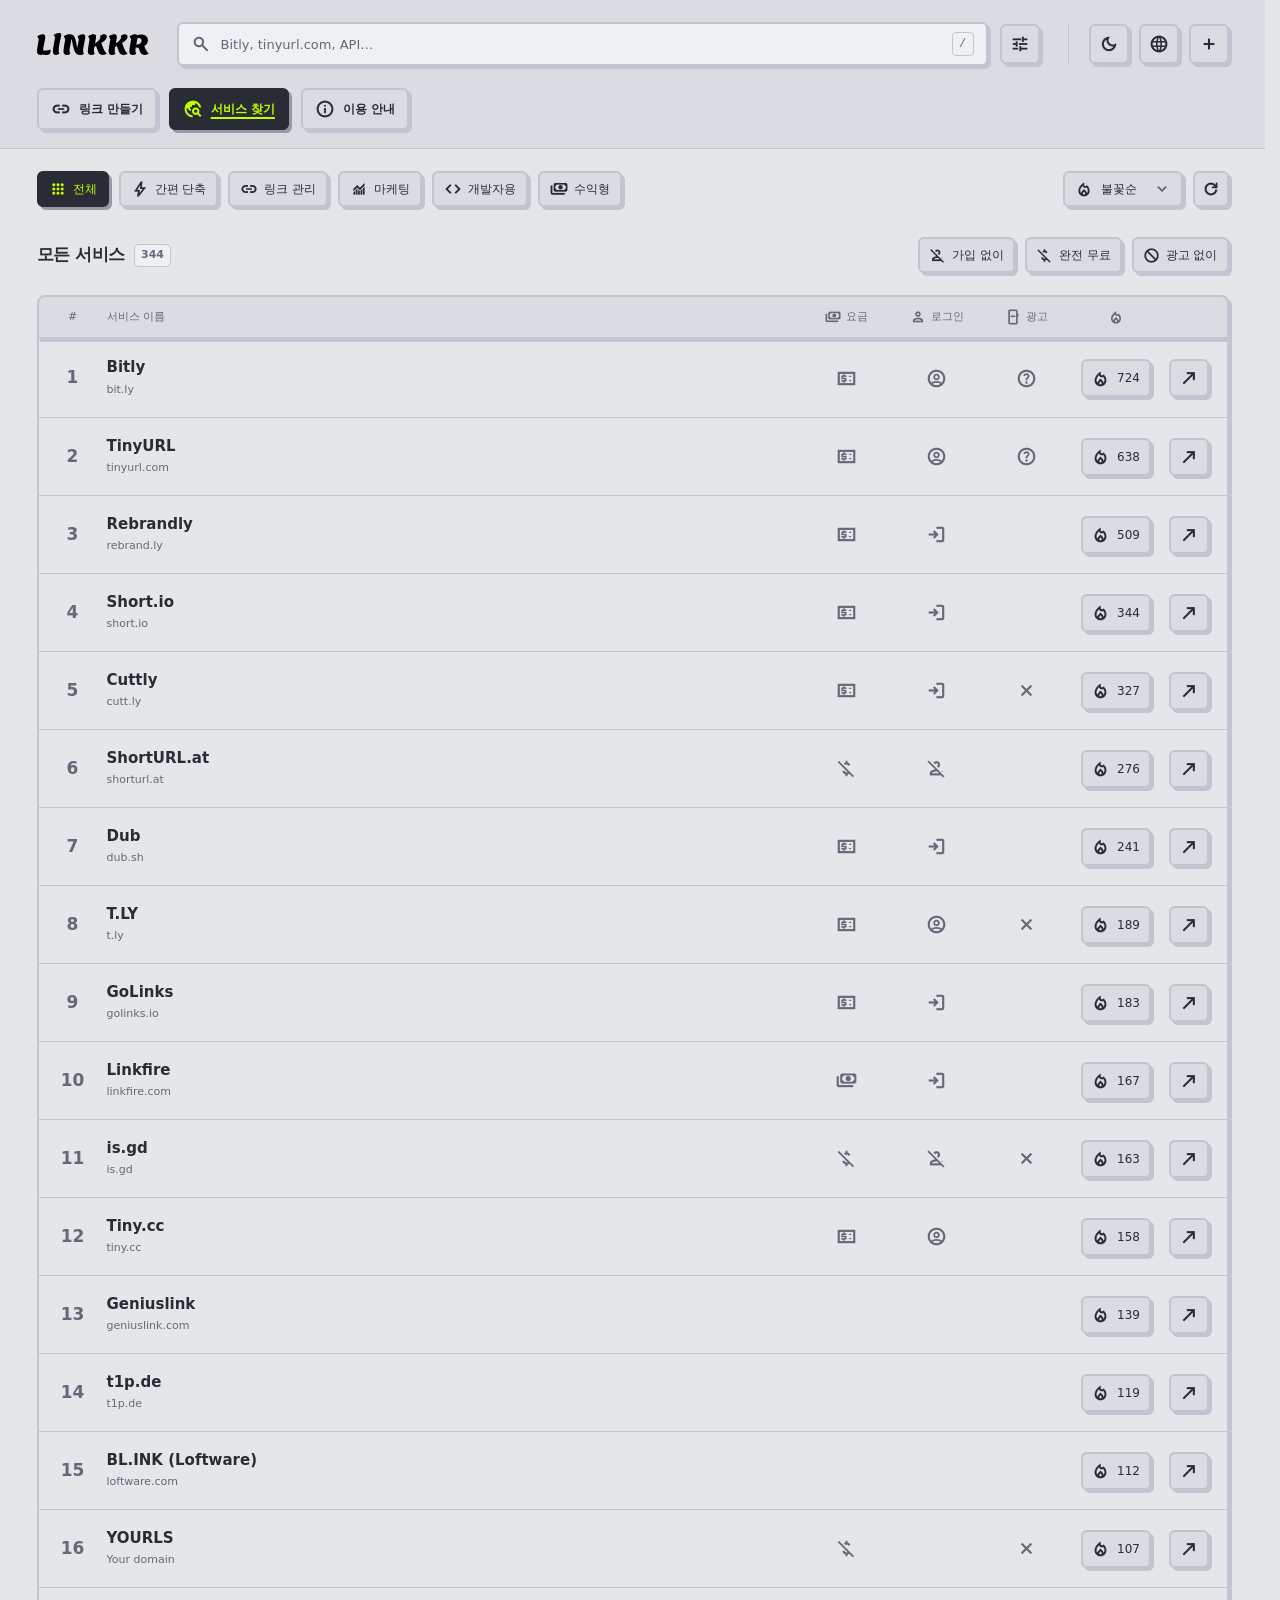
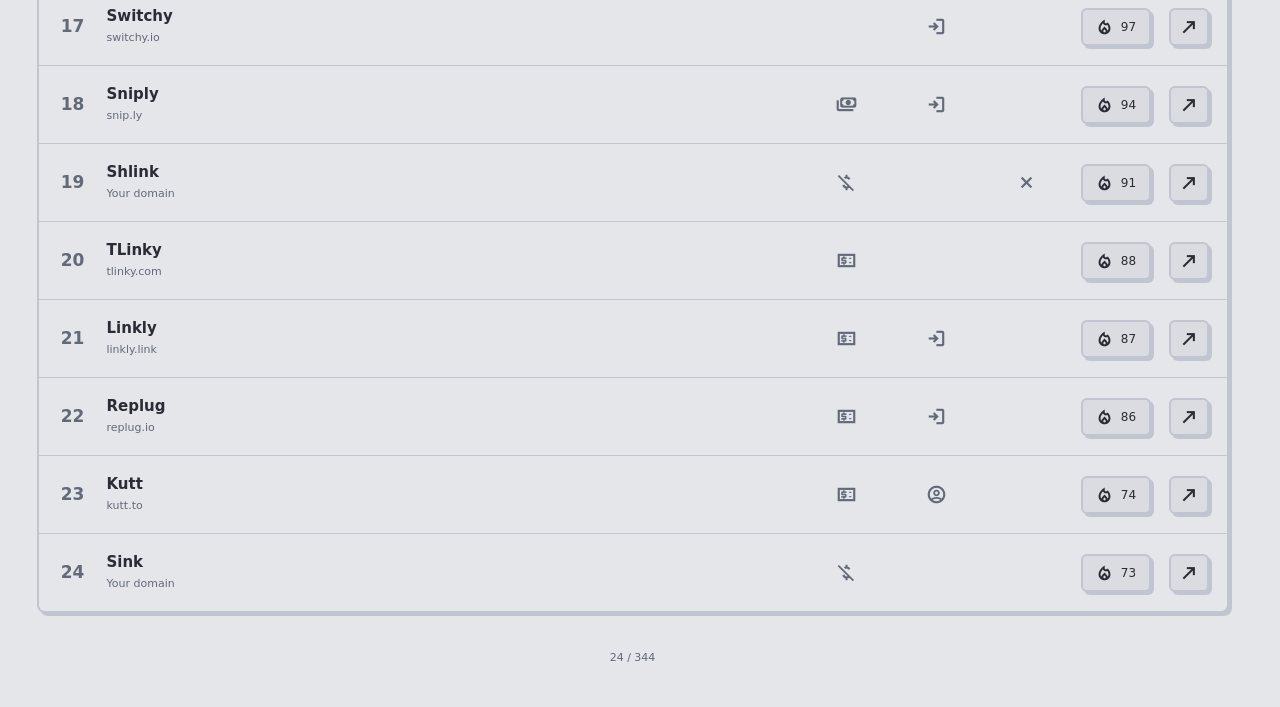
==== commit dc2d262e: "Add week 10 navigation and Ringkl menu styling" ====
--- a/shortener/index.html
+++ b/shortener/index.html
@@ -1,330 +1,365 @@
-<!doctype html>-
-<html lang="ko" data-theme="light">-
-<head>-
-  <meta charset="utf-8"><meta name="viewport" content="width=device-width,initial-scale=1">-
-  <link rel="stylesheet" href="../assets/directory.css">
-<script src="../script.js" defer></script>
-<title>Shortener | LLNKKR</title><meta name="description" content="로그인, 요금, 광고 조건을 비교하고 나에게 맞는 단축링크 서비스를 찾아보세요.">-
-  <link rel="icon" href="../assets/llnkkr.png">-
-  </head>-
-<body data-page="directory">-
-<div class="directory-chrome">-
-<header class="site-header"><div class="header-inner">-
-  <a class="brand" data-page-link href="../" aria-label="링클 홈"><img src="../assets/llnkkr-wordmark.svg" alt="LLNKKR"></a>-
-  <div class="header-search"><div class="search-field ringcl-box"><span class="icon" aria-hidden="true">search</span><input id="serviceSearch" type="search" name="service-query" placeholder="Bitly, tinyurl.com, API…" aria-label="서비스 이름이나 도메인 검색" maxlength="80" autocomplete="off" autocapitalize="none" spellcheck="false"><button type="button" class="clear-search icon-button" id="clearSearch" aria-label="검색어 지우기" hidden><span class="icon" aria-hidden="true">close</span></button><kbd>/</kbd></div><button type="button" id="filterToggle" class="icon-button" data-dialog="filterDialog" aria-label="필터" title="필터"><span class="icon" aria-hidden="true">tune</span><span id="filterCount" class="count-badge" hidden></span></button></div>-
-  <nav class="header-actions" aria-label="서비스 디렉터리"><button class="icon-button" id="themeToggle" type="button" aria-label="다크 모드" title="다크 모드"><span class="icon" aria-hidden="true">dark_mode</span></button><button class="icon-button" data-dialog="languageDialog" type="button" aria-label="언어" title="언어"><span class="icon" aria-hidden="true">language</span></button><button class="icon-button" aria-label="서비스 제보 / 정보 수정" title="서비스 제보 / 정보 수정" data-dialog="reportDialog" type="button"><span class="icon" aria-hidden="true">add</span></button></nav>-
-</div></header>-
-<div class="directory-controls">-
-  <section class="browse-controls" aria-label="필터">-
-    <div class="browse-toolbar">-
-    <nav class="category-tabs" aria-label="서비스 디렉터리"><button type="button" data-category="all" aria-pressed="true"><span class="icon" aria-hidden="true">apps</span>전체</button><button type="button" data-category="simple" aria-pressed="false"><span class="icon" aria-hidden="true">bolt</span>간편 단축</button><button type="button" data-category="manage" aria-pressed="false"><span class="icon" aria-hidden="true">link</span>링크 관리</button><button type="button" data-category="marketing" aria-pressed="false"><span class="icon" aria-hidden="true">monitoring</span>마케팅</button><button type="button" data-category="developer" aria-pressed="false"><span class="icon" aria-hidden="true">code</span>개발자용</button><button type="button" data-category="earning" aria-pressed="false"><span class="icon" aria-hidden="true">payments</span>수익형</button></nav>-
-    <div class="choice-control category-choice" data-choice="category">-
-      <button type="button" class="choice-trigger" data-choice-toggle aria-haspopup="listbox" aria-expanded="false" aria-controls="categoryMenu" aria-label="카테고리"><span class="icon choice-symbol" aria-hidden="true">apps</span><span data-choice-label>전체</span><span class="icon" aria-hidden="true">expand_more</span></button>-
-      <div id="categoryMenu" class="choice-menu ringcl-box" role="listbox" aria-label="카테고리" hidden><button type="button" role="option" data-category="all" aria-selected="true" tabindex="-1"><span class="icon" aria-hidden="true">apps</span><span>전체</span><span class="icon choice-check" aria-hidden="true">check</span></button><button type="button" role="option" data-category="simple" aria-selected="false" tabindex="-1"><span class="icon" aria-hidden="true">bolt</span><span>간편 단축</span><span class="icon choice-check" aria-hidden="true">check</span></button><button type="button" role="option" data-category="manage" aria-selected="false" tabindex="-1"><span class="icon" aria-hidden="true">link</span><span>링크 관리</span><span class="icon choice-check" aria-hidden="true">check</span></button><button type="button" role="option" data-category="marketing" aria-selected="false" tabindex="-1"><span class="icon" aria-hidden="true">monitoring</span><span>마케팅</span><span class="icon choice-check" aria-hidden="true">check</span></button><button type="button" role="option" data-category="developer" aria-selected="false" tabindex="-1"><span class="icon" aria-hidden="true">code</span><span>개발자용</span><span class="icon choice-check" aria-hidden="true">check</span></button><button type="button" role="option" data-category="earning" aria-selected="false" tabindex="-1"><span class="icon" aria-hidden="true">payments</span><span>수익형</span><span class="icon choice-check" aria-hidden="true">check</span></button></div>-
-    </div>-
-    <div class="sort-controls">-
-      <div class="choice-control" data-choice="sort">-
-        <button type="button" class="choice-trigger" data-choice-toggle aria-haspopup="listbox" aria-expanded="false" aria-controls="sortMenu" aria-label="정렬"><span class="icon choice-symbol" aria-hidden="true">local_fire_department</span><span data-choice-label>불꽃순</span><span class="icon" aria-hidden="true">expand_more</span></button>-
-        <div id="sortMenu" class="choice-menu ringcl-box" role="listbox" aria-label="정렬" hidden><button type="button" role="option" data-sort="flames" aria-selected="true" tabindex="-1"><span class="icon" aria-hidden="true">local_fire_department</span><span>불꽃순</span><span class="icon choice-check" aria-hidden="true">check</span></button><button type="button" role="option" data-sort="name" aria-selected="false" tabindex="-1"><span class="icon" aria-hidden="true">sort_by_alpha</span><span>이름순</span><span class="icon choice-check" aria-hidden="true">check</span></button></div>-
-      </div>-
-      <button type="button" class="icon-button" id="refreshStats" aria-label="랭킹 새로고침" title="랭킹 새로고침"><span class="icon" aria-hidden="true">refresh</span></button>-
-    </div></div>-
-  </section>-
-  <div class="directory-sticky">-
-  <div class="results-toolbar">-
-  <div class="results-heading"><h1 id="resultsTitle">모든 서비스 <span id="resultCount">344</span></h1></div>-
-    <div class="filter-strip" id="filterOptions" role="group" aria-label="필터"><button type="button" data-quick="login" aria-pressed="false" aria-label="가입 없이" title="가입 없이"><span class="icon" aria-hidden="true">person_off</span><span class="quick-label">가입 없이</span></button><button type="button" data-quick="free" aria-pressed="false" aria-label="완전 무료" title="완전 무료"><span class="icon" aria-hidden="true">money_off</span><span class="quick-label">완전 무료</span></button><button type="button" data-quick="ads" aria-pressed="false" aria-label="광고 없이" title="광고 없이"><span class="icon" aria-hidden="true">block</span><span class="quick-label">광고 없이</span></button><div id="activeFilters" class="active-filters" hidden></div></div>-
-  </div>-
-    <div class="list-heading ringcl-box" aria-hidden="true"><span>#</span><span>서비스 이름</span><span><span class="icon" aria-hidden="true">payments</span>요금</span><span><span class="icon" aria-hidden="true">person</span>로그인</span><span><span class="icon" aria-hidden="true">ad_units</span>광고</span><span><span class="icon" aria-hidden="true">local_fire_department</span></span><span></span></div>-
-</div>-
-</div>-
-</div>-
-<main>-
-  <section class="results" aria-labelledby="resultsTitle">-
-    <ol id="serviceGrid" class="service-list ringcl-box">      <li class="service-row" data-id="bitly">-
-        <div class="row-rank"><span>1</span></div>-
-        <div class="row-brand"><a class="service-name" data-details="bitly" href="?service=bitly">Bitly</a><span class="service-domain">bit.ly</span></div>-
-        <div class="row-facts"><span class="row-fact fact-pricing" data-label="요금"><span class="fact-indicator" role="img" tabindex="0" aria-label="요금: 부분 무료" data-tip="요금: 부분 무료"><span class="icon" aria-hidden="true">price_change</span></span></span>-
-        <span class="row-fact fact-login" data-label="로그인"><span class="fact-indicator" role="img" tabindex="0" aria-label="로그인: 선택" data-tip="로그인: 선택"><span class="icon" aria-hidden="true">account_circle</span></span></span>-
-        <span class="row-fact fact-ads" data-label="광고"><span class="fact-indicator" role="img" tabindex="0" aria-label="링크 연결 시 광고: 요금제별" data-tip="링크 연결 시 광고: 요금제별"><span class="icon" aria-hidden="true">help</span></span></span></div>-
-        <button type="button" class="vote-button" data-vote="bitly" aria-pressed="false" aria-label="Bitly 추천"><span class="icon" aria-hidden="true">local_fire_department</span><span>724</span></button>-
-        <a class="button icon-button visit-button" data-visit="bitly" href="https://bitly.com/" target="_blank" rel="noopener noreferrer" aria-label="Bitly 사이트 열기" title="사이트 열기"><span class="icon" aria-hidden="true">north_east</span></a>-
-      </li>-
-          <li class="service-row" data-id="tinyurl">-
-        <div class="row-rank"><span>2</span></div>-
-        <div class="row-brand"><a class="service-name" data-details="tinyurl" href="?service=tinyurl">TinyURL</a><span class="service-domain">tinyurl.com</span></div>-
-        <div class="row-facts"><span class="row-fact fact-pricing" data-label="요금"><span class="fact-indicator" role="img" tabindex="0" aria-label="요금: 부분 무료" data-tip="요금: 부분 무료"><span class="icon" aria-hidden="true">price_change</span></span></span>-
-        <span class="row-fact fact-login" data-label="로그인"><span class="fact-indicator" role="img" tabindex="0" aria-label="로그인: 선택" data-tip="로그인: 선택"><span class="icon" aria-hidden="true">account_circle</span></span></span>-
-        <span class="row-fact fact-ads" data-label="광고"><span class="fact-indicator" role="img" tabindex="0" aria-label="링크 연결 시 광고: 요금제별" data-tip="링크 연결 시 광고: 요금제별"><span class="icon" aria-hidden="true">help</span></span></span></div>-
-        <button type="button" class="vote-button" data-vote="tinyurl" aria-pressed="false" aria-label="TinyURL 추천"><span class="icon" aria-hidden="true">local_fire_department</span><span>638</span></button>-
-        <a class="button icon-button visit-button" data-visit="tinyurl" href="https://tinyurl.com/" target="_blank" rel="noopener noreferrer" aria-label="TinyURL 사이트 열기" title="사이트 열기"><span class="icon" aria-hidden="true">north_east</span></a>-
-      </li>-
-          <li class="service-row" data-id="rebrandly">-
-        <div class="row-rank"><span>3</span></div>-
-        <div class="row-brand"><a class="service-name" data-details="rebrandly" href="?service=rebrandly">Rebrandly</a><span class="service-domain">rebrand.ly</span></div>-
-        <div class="row-facts"><span class="row-fact fact-pricing" data-label="요금"><span class="fact-indicator" role="img" tabindex="0" aria-label="요금: 부분 무료" data-tip="요금: 부분 무료"><span class="icon" aria-hidden="true">price_change</span></span></span>-
-        <span class="row-fact fact-login" data-label="로그인"><span class="fact-indicator" role="img" tabindex="0" aria-label="로그인: 필수" data-tip="로그인: 필수"><span class="icon" aria-hidden="true">login</span></span></span>-
-        <span class="row-fact fact-ads" data-label="광고"></span></div>-
-        <button type="button" class="vote-button" data-vote="rebrandly" aria-pressed="false" aria-label="Rebrandly 추천"><span class="icon" aria-hidden="true">local_fire_department</span><span>509</span></button>-
-        <a class="button icon-button visit-button" data-visit="rebrandly" href="https://www.rebrandly.com/" target="_blank" rel="noopener noreferrer" aria-label="Rebrandly 사이트 열기" title="사이트 열기"><span class="icon" aria-hidden="true">north_east</span></a>-
-      </li>-
-          <li class="service-row" data-id="short-io">-
-        <div class="row-rank"><span>4</span></div>-
-        <div class="row-brand"><a class="service-name" data-details="short-io" href="?service=short-io">Short.io</a><span class="service-domain">short.io</span></div>-
-        <div class="row-facts"><span class="row-fact fact-pricing" data-label="요금"><span class="fact-indicator" role="img" tabindex="0" aria-label="요금: 부분 무료" data-tip="요금: 부분 무료"><span class="icon" aria-hidden="true">price_change</span></span></span>-
-        <span class="row-fact fact-login" data-label="로그인"><span class="fact-indicator" role="img" tabindex="0" aria-label="로그인: 필수" data-tip="로그인: 필수"><span class="icon" aria-hidden="true">login</span></span></span>-
-        <span class="row-fact fact-ads" data-label="광고"></span></div>-
-        <button type="button" class="vote-button" data-vote="short-io" aria-pressed="false" aria-label="Short.io 추천"><span class="icon" aria-hidden="true">local_fire_department</span><span>344</span></button>-
-        <a class="button icon-button visit-button" data-visit="short-io" href="https://short.io/" target="_blank" rel="noopener noreferrer" aria-label="Short.io 사이트 열기" title="사이트 열기"><span class="icon" aria-hidden="true">north_east</span></a>-
-      </li>-
-          <li class="service-row" data-id="cuttly">-
-        <div class="row-rank"><span>5</span></div>-
-        <div class="row-brand"><a class="service-name" data-details="cuttly" href="?service=cuttly">Cuttly</a><span class="service-domain">cutt.ly</span></div>-
-        <div class="row-facts"><span class="row-fact fact-pricing" data-label="요금"><span class="fact-indicator" role="img" tabindex="0" aria-label="요금: 부분 무료" data-tip="요금: 부분 무료"><span class="icon" aria-hidden="true">price_change</span></span></span>-
-        <span class="row-fact fact-login" data-label="로그인"><span class="fact-indicator" role="img" tabindex="0" aria-label="로그인: 필수" data-tip="로그인: 필수"><span class="icon" aria-hidden="true">login</span></span></span>-
-        <span class="row-fact fact-ads" data-label="광고"><span class="fact-indicator" role="img" tabindex="0" aria-label="링크 연결 시 광고: 없음" data-tip="링크 연결 시 광고: 없음"><span class="icon" aria-hidden="true">close</span></span></span></div>-
-        <button type="button" class="vote-button" data-vote="cuttly" aria-pressed="false" aria-label="Cuttly 추천"><span class="icon" aria-hidden="true">local_fire_department</span><span>327</span></button>-
-        <a class="button icon-button visit-button" data-visit="cuttly" href="https://cutt.ly/" target="_blank" rel="noopener noreferrer" aria-label="Cuttly 사이트 열기" title="사이트 열기"><span class="icon" aria-hidden="true">north_east</span></a>-
-      </li>-
-          <li class="service-row" data-id="shorturl-at">-
-        <div class="row-rank"><span>6</span></div>-
-        <div class="row-brand"><a class="service-name" data-details="shorturl-at" href="?service=shorturl-at">ShortURL.at</a><span class="service-domain">shorturl.at</span></div>-
-        <div class="row-facts"><span class="row-fact fact-pricing" data-label="요금"><span class="fact-indicator" role="img" tabindex="0" aria-label="요금: 완전 무료" data-tip="요금: 완전 무료"><span class="icon" aria-hidden="true">money_off</span></span></span>-
-        <span class="row-fact fact-login" data-label="로그인"><span class="fact-indicator" role="img" tabindex="0" aria-label="로그인: 불필요" data-tip="로그인: 불필요"><span class="icon" aria-hidden="true">person_off</span></span></span>-
-        <span class="row-fact fact-ads" data-label="광고"></span></div>-
-        <button type="button" class="vote-button" data-vote="shorturl-at" aria-pressed="false" aria-label="ShortURL.at 추천"><span class="icon" aria-hidden="true">local_fire_department</span><span>276</span></button>-
-        <a class="button icon-button visit-button" data-visit="shorturl-at" href="https://www.shorturl.at/" target="_blank" rel="noopener noreferrer" aria-label="ShortURL.at 사이트 열기" title="사이트 열기"><span class="icon" aria-hidden="true">north_east</span></a>-
-      </li>-
-          <li class="service-row" data-id="dub">-
-        <div class="row-rank"><span>7</span></div>-
-        <div class="row-brand"><a class="service-name" data-details="dub" href="?service=dub">Dub</a><span class="service-domain">dub.sh</span></div>-
-        <div class="row-facts"><span class="row-fact fact-pricing" data-label="요금"><span class="fact-indicator" role="img" tabindex="0" aria-label="요금: 부분 무료" data-tip="요금: 부분 무료"><span class="icon" aria-hidden="true">price_change</span></span></span>-
-        <span class="row-fact fact-login" data-label="로그인"><span class="fact-indicator" role="img" tabindex="0" aria-label="로그인: 필수" data-tip="로그인: 필수"><span class="icon" aria-hidden="true">login</span></span></span>-
-        <span class="row-fact fact-ads" data-label="광고"></span></div>-
-        <button type="button" class="vote-button" data-vote="dub" aria-pressed="false" aria-label="Dub 추천"><span class="icon" aria-hidden="true">local_fire_department</span><span>241</span></button>-
-        <a class="button icon-button visit-button" data-visit="dub" href="https://dub.co/" target="_blank" rel="noopener noreferrer" aria-label="Dub 사이트 열기" title="사이트 열기"><span class="icon" aria-hidden="true">north_east</span></a>-
-      </li>-
-          <li class="service-row" data-id="tly">-
-        <div class="row-rank"><span>8</span></div>-
-        <div class="row-brand"><a class="service-name" data-details="tly" href="?service=tly">T.LY</a><span class="service-domain">t.ly</span></div>-
-        <div class="row-facts"><span class="row-fact fact-pricing" data-label="요금"><span class="fact-indicator" role="img" tabindex="0" aria-label="요금: 부분 무료" data-tip="요금: 부분 무료"><span class="icon" aria-hidden="true">price_change</span></span></span>-
-        <span class="row-fact fact-login" data-label="로그인"><span class="fact-indicator" role="img" tabindex="0" aria-label="로그인: 선택" data-tip="로그인: 선택"><span class="icon" aria-hidden="true">account_circle</span></span></span>-
-        <span class="row-fact fact-ads" data-label="광고"><span class="fact-indicator" role="img" tabindex="0" aria-label="링크 연결 시 광고: 없음" data-tip="링크 연결 시 광고: 없음"><span class="icon" aria-hidden="true">close</span></span></span></div>-
-        <button type="button" class="vote-button" data-vote="tly" aria-pressed="false" aria-label="T.LY 추천"><span class="icon" aria-hidden="true">local_fire_department</span><span>189</span></button>-
-        <a class="button icon-button visit-button" data-visit="tly" href="https://t.ly/" target="_blank" rel="noopener noreferrer" aria-label="T.LY 사이트 열기" title="사이트 열기"><span class="icon" aria-hidden="true">north_east</span></a>-
-      </li>-
-          <li class="service-row" data-id="golinks">-
-        <div class="row-rank"><span>9</span></div>-
-        <div class="row-brand"><a class="service-name" data-details="golinks" href="?service=golinks">GoLinks</a><span class="service-domain">golinks.io</span></div>-
-        <div class="row-facts"><span class="row-fact fact-pricing" data-label="요금"><span class="fact-indicator" role="img" tabindex="0" aria-label="요금: 부분 무료" data-tip="요금: 부분 무료"><span class="icon" aria-hidden="true">price_change</span></span></span>-
-        <span class="row-fact fact-login" data-label="로그인"><span class="fact-indicator" role="img" tabindex="0" aria-label="로그인: 필수" data-tip="로그인: 필수"><span class="icon" aria-hidden="true">login</span></span></span>-
-        <span class="row-fact fact-ads" data-label="광고"></span></div>-
-        <button type="button" class="vote-button" data-vote="golinks" aria-pressed="false" aria-label="GoLinks 추천"><span class="icon" aria-hidden="true">local_fire_department</span><span>183</span></button>-
-        <a class="button icon-button visit-button" data-visit="golinks" href="https://www.golinks.io/" target="_blank" rel="noopener noreferrer" aria-label="GoLinks 사이트 열기" title="사이트 열기"><span class="icon" aria-hidden="true">north_east</span></a>-
-      </li>-
-          <li class="service-row" data-id="linkfire">-
-        <div class="row-rank"><span>10</span></div>-
-        <div class="row-brand"><a class="service-name" data-details="linkfire" href="?service=linkfire">Linkfire</a><span class="service-domain">linkfire.com</span></div>-
-        <div class="row-facts"><span class="row-fact fact-pricing" data-label="요금"><span class="fact-indicator" role="img" tabindex="0" aria-label="요금: 유료" data-tip="요금: 유료"><span class="icon" aria-hidden="true">payments</span></span></span>-
-        <span class="row-fact fact-login" data-label="로그인"><span class="fact-indicator" role="img" tabindex="0" aria-label="로그인: 필수" data-tip="로그인: 필수"><span class="icon" aria-hidden="true">login</span></span></span>-
-        <span class="row-fact fact-ads" data-label="광고"></span></div>-
-        <button type="button" class="vote-button" data-vote="linkfire" aria-pressed="false" aria-label="Linkfire 추천"><span class="icon" aria-hidden="true">local_fire_department</span><span>167</span></button>-
-        <a class="button icon-button visit-button" data-visit="linkfire" href="https://www.linkfire.com/" target="_blank" rel="noopener noreferrer" aria-label="Linkfire 사이트 열기" title="사이트 열기"><span class="icon" aria-hidden="true">north_east</span></a>-
-      </li>-
-          <li class="service-row" data-id="isgd">-
-        <div class="row-rank"><span>11</span></div>-
-        <div class="row-brand"><a class="service-name" data-details="isgd" href="?service=isgd">is.gd</a><span class="service-domain">is.gd</span></div>-
-        <div class="row-facts"><span class="row-fact fact-pricing" data-label="요금"><span class="fact-indicator" role="img" tabindex="0" aria-label="요금: 완전 무료" data-tip="요금: 완전 무료"><span class="icon" aria-hidden="true">money_off</span></span></span>-
-        <span class="row-fact fact-login" data-label="로그인"><span class="fact-indicator" role="img" tabindex="0" aria-label="로그인: 불필요" data-tip="로그인: 불필요"><span class="icon" aria-hidden="true">person_off</span></span></span>-
-        <span class="row-fact fact-ads" data-label="광고"><span class="fact-indicator" role="img" tabindex="0" aria-label="링크 연결 시 광고: 없음" data-tip="링크 연결 시 광고: 없음"><span class="icon" aria-hidden="true">close</span></span></span></div>-
-        <button type="button" class="vote-button" data-vote="isgd" aria-pressed="false" aria-label="is.gd 추천"><span class="icon" aria-hidden="true">local_fire_department</span><span>163</span></button>-
-        <a class="button icon-button visit-button" data-visit="isgd" href="https://is.gd/" target="_blank" rel="noopener noreferrer" aria-label="is.gd 사이트 열기" title="사이트 열기"><span class="icon" aria-hidden="true">north_east</span></a>-
-      </li>-
-          <li class="service-row" data-id="tinycc">-
-        <div class="row-rank"><span>12</span></div>-
-        <div class="row-brand"><a class="service-name" data-details="tinycc" href="?service=tinycc">Tiny.cc</a><span class="service-domain">tiny.cc</span></div>-
-        <div class="row-facts"><span class="row-fact fact-pricing" data-label="요금"><span class="fact-indicator" role="img" tabindex="0" aria-label="요금: 부분 무료" data-tip="요금: 부분 무료"><span class="icon" aria-hidden="true">price_change</span></span></span>-
-        <span class="row-fact fact-login" data-label="로그인"><span class="fact-indicator" role="img" tabindex="0" aria-label="로그인: 선택" data-tip="로그인: 선택"><span class="icon" aria-hidden="true">account_circle</span></span></span>-
-        <span class="row-fact fact-ads" data-label="광고"></span></div>-
-        <button type="button" class="vote-button" data-vote="tinycc" aria-pressed="false" aria-label="Tiny.cc 추천"><span class="icon" aria-hidden="true">local_fire_department</span><span>158</span></button>-
-        <a class="button icon-button visit-button" data-visit="tinycc" href="https://tiny.cc/" target="_blank" rel="noopener noreferrer" aria-label="Tiny.cc 사이트 열기" title="사이트 열기"><span class="icon" aria-hidden="true">north_east</span></a>-
-      </li>-
-    </ol>-
-    <div class="empty-state ringcl-box" id="emptyState" hidden><span class="icon" aria-hidden="true">search_off</span><h3>조건에 맞는 서비스가 없어요.</h3><button type="button" class="button primary" data-reset>조건 초기화</button></div>-
-    <div class="list-progress"><div id="loadSentinel" aria-hidden="true"></div><p id="visibleCount"></p></div>-
-  </section>-
--
-</main>-
-<dialog id="filterDialog" class="directory-dialog ringcl-box" aria-labelledby="filterTitle"><div class="dialog-heading"><h2 id="filterTitle"><span class="icon" aria-hidden="true">tune</span>필터</h2><button type="button" class="icon-button" data-close aria-label="닫기"><span class="icon" aria-hidden="true">close</span></button></div><form id="filterForm"><div class="dialog-scroll"><div class="filter-grid">-
-<div class="filter-field"><label for="filter-pricing">요금</label><div class="select-field"><select name="pricing" id="filter-pricing"><option value="">전체</option><option value="free">완전 무료</option><option value="freemium">부분 무료</option><option value="paid">유료</option></select><span class="icon" aria-hidden="true">expand_more</span></div></div><div class="filter-field"><label for="filter-login">로그인</label><div class="select-field"><select name="login" id="filter-login"><option value="">전체</option><option value="no-account">가입 없이 이용</option><option value="none">불필요</option><option value="optional">선택</option><option value="required">필수</option></select><span class="icon" aria-hidden="true">expand_more</span></div></div><div class="filter-field"><label for="filter-siteAds">서비스 화면 광고</label><div class="select-field"><select name="siteAds" id="filter-siteAds"><option value="">전체</option><option value="no">없음</option><option value="yes">있음</option><option value="plan">요금제별</option></select><span class="icon" aria-hidden="true">expand_more</span></div></div><div class="filter-field"><label for="filter-redirectAds">링크 연결 시 광고</label><div class="select-field"><select name="redirectAds" id="filter-redirectAds"><option value="">전체</option><option value="no">없음</option><option value="yes">있음</option><option value="plan">요금제별</option></select><span class="icon" aria-hidden="true">expand_more</span></div></div><div class="filter-field"><label for="filter-region">지원 국가</label><div class="select-field"><select name="region" id="filter-region"><option value="">전체</option><option value="global">전 세계</option><option value="restricted">일부 국가 제한</option><option value="selfhost">설치 환경에 따라 다름</option></select><span class="icon" aria-hidden="true">expand_more</span></div></div><div class="filter-field"><label for="filter-language">지원 언어</label><div class="select-field"><select name="language" id="filter-language"><option value="">전체</option><option>Bahasa Indonesia</option><option>Bahasa Melayu</option><option>Deutsch</option><option>English</option><option>Español</option><option>Filipino</option><option>Français</option><option>Italiano</option><option>Magyar</option><option>Nederlands</option><option>Polski</option><option>Português</option><option>Română</option><option>Tiếng Việt</option><option>Türkçe</option><option>Čeština</option><option>Русский</option><option>العربية</option><option>فارسی</option><option>हिन्दी</option><option>ไทย</option><option>中文</option><option>日本語</option><option>简体中文</option><option>繁體中文</option><option>한국어</option></select><span class="icon" aria-hidden="true">expand_more</span></div></div></div>-
-<fieldset class="feature-filter"><legend>필요한 기능</legend><label><input type="checkbox" name="features" value="api"><span class="icon" aria-hidden="true">check</span><span>API</span></label><label><input type="checkbox" name="features" value="analytics"><span class="icon" aria-hidden="true">check</span><span>통계</span></label><label><input type="checkbox" name="features" value="qr"><span class="icon" aria-hidden="true">check</span><span>QR 코드</span></label><label><input type="checkbox" name="features" value="custom-domain"><span class="icon" aria-hidden="true">check</span><span>사용자 도메인</span></label><label><input type="checkbox" name="features" value="expiry"><span class="icon" aria-hidden="true">check</span><span>만료 설정</span></label><label><input type="checkbox" name="features" value="password"><span class="icon" aria-hidden="true">check</span><span>비밀번호</span></label><label><input type="checkbox" name="features" value="selfhost"><span class="icon" aria-hidden="true">check</span><span>직접 설치</span></label></fieldset></div><div class="dialog-actions"><button type="button" class="button" id="resetDraft">초기화</button><button type="submit" class="button primary">적용<span id="filterApplyCount" class="apply-count"></span><span class="icon" aria-hidden="true">arrow_forward</span></button></div></form></dialog>-
-<dialog id="detailsDialog" class="directory-dialog details-dialog ringcl-box" aria-labelledby="detailTitle"><div class="dialog-heading"><div id="detailBrand"></div><button type="button" class="icon-button" data-close aria-label="닫기"><span class="icon" aria-hidden="true">close</span></button></div><div id="detailBody" class="dialog-scroll"></div><div id="detailActions" class="dialog-actions"></div></dialog>-
-<dialog id="languageDialog" class="directory-dialog language-dialog ringcl-box" aria-labelledby="languageTitle"><div class="dialog-heading"><h2 id="languageTitle">언어</h2><button type="button" class="icon-button" data-close aria-label="닫기"><span class="icon" aria-hidden="true">close</span></button></div><a class="button language-choice" href="?lang=en" lang="en" data-language="en" >English</a><a class="button language-choice" href="?lang=ko" lang="ko" data-language="ko" aria-current="true">한국어<span class="icon" aria-hidden="true">check</span></a></dialog>-
-<dialog id="reportDialog" class="directory-dialog ringcl-box" aria-labelledby="reportTitle"><div class="dialog-heading"><h2 id="reportTitle">서비스 제보 / 정보 수정</h2><button type="button" class="icon-button" data-close aria-label="닫기"><span class="icon" aria-hidden="true">close</span></button></div><form id="reportForm"><div class="dialog-scroll"><label>서비스 이름<input name="name" required maxlength="80" autocomplete="off"></label><label>공식 주소<input name="url" type="url" required maxlength="500" placeholder="https://" autocomplete="off"></label><label>추가하거나 수정할 내용<textarea name="note" required maxlength="500" rows="3"></textarea></label></div><div class="report-footer"><button id="reportSubmit" class="button primary" type="submit"><span id="reportSubmitIcon" class="icon" aria-hidden="true">send</span><span id="reportSubmitLabel">보내기</span></button><p id="reportStatus" class="dialog-note" role="status" aria-live="polite"></p></div></form></dialog>-
-<div id="toast" class="toast ringcl-box" role="status" aria-live="polite" hidden></div>-
-<script type="application/json" id="directoryBoot">{"language":"ko","text":{"unselect":"선택 해제","adsShort":"광고","redirectShort":"연결 광고","visitWindow":"최근 7일 사이트 열기","dailyIp":"기본 점수 + 누적 추천 · IP당 하루 1회","dayBoundary":"날짜 변경","manualRefresh":"새로고침 시 반영","title":"단축링크 서비스 모아보기","pageTitle":"Shortener | LLNKKR","description":"로그인, 요금, 광고 조건을 비교하고 나에게 맞는 단축링크 서비스를 찾아보세요.","headline":"짧은 링크, 더 넓은 선택.","intro":"전 세계 단축링크 서비스를 한곳에서 찾아보고 비교하세요.","directory":"서비스 디렉터리","services":"개 서비스","freeCount":"완전 무료","noAccountCount":"가입 없이 이용","search":"서비스 이름이나 도메인 검색","searchHint":"Bitly, tinyurl.com, API…","clearSearch":"검색어 지우기","category":"카테고리","filters":"필터","all":"전체","simple":"간편 단축","manage":"링크 관리","marketing":"마케팅","developer":"개발자용","earning":"수익형","quickLogin":"가입 없이","quickFree":"완전 무료","quickAds":"광고 없이","reset":"초기화","apply":"적용","close":"닫기","login":"로그인","login_none":"불필요","login_optional":"선택","login_required":"필수","login_unknown":"미확인","login_no-account":"가입 없이 이용","pricing":"요금","pricing_free":"완전 무료","pricing_freemium":"부분 무료","pricing_paid":"유료","pricing_unknown":"미확인","siteAds":"서비스 화면 광고","redirectAds":"링크 연결 시 광고","ads_no":"없음","ads_yes":"있음","ads_plan":"요금제별","ads_unknown":"미확인","region":"지원 국가","region_global":"전 세계","region_restricted":"일부 국가 제한","region_selfhost":"설치 환경에 따라 다름","region_unknown":"미확인","languages":"지원 언어","featureFilter":"필요한 기능","feature_api":"API","feature_analytics":"통계","feature_qr":"QR 코드","feature_custom-domain":"사용자 도메인","feature_expiry":"만료 설정","feature_password":"비밀번호","feature_selfhost":"직접 설치","sort":"정렬","weekly":"주간 인기순","flames":"불꽃순","alphabetical":"이름순","alphabeticalOrder":"서비스 이름 기준 A–Z","newest":"최근 등록순","refresh":"랭킹 새로고침","results":"검색 결과","allServices":"모든 서비스","updated":"정보 확인","details":"상세 정보","visit":"사이트 열기","recommend":"추천","unrecommend":"추천 취소","weeklyVisits":"최근 7일 이용","recommendations":"불꽃 추천","notRanked":"아직 순위 없음","more":"더 보기","remaining":"개 더 보기","rankingNote":"링클 내 최근 7일 사이트 열기 기준. 같은 브라우저는 서비스별 하루 1회 집계합니다.","noRanking":"아직 이용 기록이 없어 이름순으로 표시하고 있어요.","stableRanking":"추천 후에도 목록 위치는 유지됩니다. 새로고침하면 순위가 갱신됩니다.","empty":"조건에 맞는 서비스가 없어요.","emptyHint":"검색어나 필터를 조금 바꿔보세요.","clearAll":"조건 초기화","moreInfo":"자세히 보기","freeScope":"무료 범위와 제한","extraNotes":"알아두기","features":"지원 기능","featureNote":"일부 기능은 유료 요금제나 별도 설정이 필요할 수 있습니다.","countryNote":"운영 회사의 소재지가 아닌 이용 가능 국가 기준입니다. 공식 확인이 어려운 경우 미확인으로 표시합니다.","sources":"공식 확인 출처","verified":"확인일","moreFeatures":"개 기능 더 보기","unknownNote":"미확인은 해당 기능이 없다는 뜻이 아닙니다.","methodology":"랭킹과 정보 안내","methodologyTitle":"어떤 기준으로 보여주나요?","methodologyBody":"불꽃순은 서비스별 초기 점수와 누적 추천을 합산하며, 이름순은 서비스 이름을 A–Z로 정렬합니다. 불꽃은 같은 IP에서 서비스마다 하루 한 번(한국시간 기준) 추천할 수 있으며, 오늘의 추천 상태는 브라우저 간에 공유됩니다. 누적 추천 수는 유지됩니다. 동점인 서비스에는 순위 대신 아이콘을 표시합니다. 광고는 서비스 화면과 단축링크 연결 과정을 구분하며, 요금과 지원 범위는 공식 출처를 확인한 시점의 정보입니다.","report":"서비스 제보 \/ 정보 수정","serviceName":"서비스 이름","officialUrl":"공식 주소","reportNote":"추가하거나 수정할 내용","sendReport":"보내기","reportSending":"보내는 중…","reportSent":"이 브라우저에 저장했어요. 실제 제보는 전송하지 않았어요.","reportFailed":"접수하지 못했어요. 입력한 내용을 유지했으니 다시 보내주세요.","reportInvalid":"서비스 이름, 공식 주소와 내용을 확인해 주세요.","reportCooldown":"잠시 후 다시 보내주세요. 제보는 1분 간격으로 보낼 수 있어요.","reportDailyLimit":"오늘의 제보 한도에 도달했어요. 내일 다시 보내주세요.","lightMode":"라이트 모드","darkMode":"다크 모드","language":"언어","home":"링클 홈","privacy":"개인정보처리방침","loading":"불러오는 중","statsError":"이용 기록을 불러오지 못했어요. 잠시 후 새로고침해 주세요.","requestError":"처리하지 못했어요. 잠시 후 다시 시도해 주세요.","rateError":"요청이 많아요. 잠시 후 다시 시도해 주세요.","voteSaved":"추천을 반영했어요.","voteRemoved":"추천을 취소했어요.","adsBadge_no":"연결 광고 없음","adsBadge_yes":"연결 광고 있음","adsBadge_plan":"광고 요금제별","adsBadge_unknown":"광고 미확인","footer":"필요한 조건을 고르고, 알맞은 링크 도구를 찾으세요."},"statusIcons":{"pricing":{"free":"money_off","freemium":"price_change","paid":"payments"},"login":{"none":"person_off","optional":"account_circle","required":"login"},"ads":{"no":"close","yes":"check","plan":"help"},"region":{"global":"public","restricted":"public_off","selfhost":"dns"}},"catalog":{"updated":"2026-10-18","services":[{"id":"llnkkr","name":"LLNKKR","url":"https:\/\/llnk.kr\/","domain":"llnk.kr","description":{"ko":"가입 없이 링크를 줄이고 만료 기간과 사용 횟수를 설정하는 링클 서비스입니다.","en":"Shorten a link without signing up and set its expiry or usage limit."},"pricing":"free","login":"none","site_ads":"no","redirect_ads":"no","region":"global","country_note":{"ko":"서비스에 별도의 국가 제한을 두지 않습니다. 현지 통신망의 접속 제한은 달라질 수 있습니다.","en":"The service does not impose a country restriction. Local network blocking can still vary."},"languages":["한국어","English"],"categories":["simple","developer"],"features":["api","expiry","qr"],"free_note":{"ko":"기본 단축 기능을 무료로 제공합니다.","en":"Basic link shortening is free."},"note":{"ko":"이 디렉터리를 운영하는 링클의 서비스입니다. QR 기능은 Chrome 확장 프로그램에서 제공합니다.","en":"Operated by LLNKKR, which also runs this directory. QR functionality is available in the Chrome extension."},"added":"2026-10-15"},{"id":"bitly","name":"Bitly","url":"https:\/\/bitly.com\/","domain":"bit.ly","description":{"ko":"단축링크와 QR 코드를 만들고 플랜에 따라 클릭 데이터를 분석합니다.","en":"Create short links and QR codes, with click reporting available on selected plans."},"pricing":"freemium","login":"optional","site_ads":"unknown","redirect_ads":"plan","region":"unknown","country_note":{"ko":"공식 자료에서 국가별 이용 가능 범위를 확인하지 못했습니다. 현지 네트워크와 서비스 약관에 따라 이용이 달라질 수 있습니다.","en":"Country-by-country availability has not been confirmed in official documentation. Local networks and service terms may affect access."},"languages":["English"],"categories":["manage","marketing","developer"],"features":["api","analytics","qr","custom-domain","expiry"],"free_note":{"ko":"무료 플랜은 월 5개 링크와 QR 코드 2개를 제공합니다.","en":"The free plan includes 5 links and 2 QR codes per month."},"note":{"ko":"무료 플랜은 광고 포함으로 안내됩니다. 홈페이지의 간편 생성과 계정의 링크 관리 기능은 조건이 다릅니다.","en":"The free plan is advertised with ads. Homepage quick creation and account-based link management have different requirements."},"added":"2026-10-15"},{"id":"tinyurl","name":"TinyURL","url":"https:\/\/tinyurl.com\/","domain":"tinyurl.com","description":{"ko":"간편 단축과 사용자 지정 별칭을 제공하며 계정으로 링크를 관리합니다.","en":"Create quick short links with custom aliases and manage them through an account."},"pricing":"freemium","login":"optional","site_ads":"unknown","redirect_ads":"plan","region":"unknown","country_note":{"ko":"공식 자료에서 국가별 이용 가능 범위를 확인하지 못했습니다. 현지 네트워크와 서비스 약관에 따라 이용이 달라질 수 있습니다.","en":"Country-by-country availability has not been confirmed in official documentation. Local networks and service terms may affect access."},"languages":["English"],"categories":["simple","manage","developer"],"features":["api","analytics","qr","custom-domain","expiry"],"free_note":{"ko":"기본 단축과 별칭, QR 코드를 제공하는 무료 플랜이 있습니다.","en":"A free plan covers basic shortening, aliases and QR codes."},"note":{"ko":"공식 안내에 따르면 폐기된 구 API로 생성된 링크에는 광고 또는 미리보기 화면이 나타날 수 있습니다. 편집과 분석 등은 플랜에 따라 다릅니다.","en":"Links created with the deprecated API may display an ad or preview screen, according to TinyURL. Editing and analytics depend on the plan."},"added":"2026-10-15"},{"id":"short-io","name":"Short.io","url":"https:\/\/short.io\/","domain":"short.io","description":{"ko":"자체 도메인을 연결해 브랜드 링크와 클릭 통계를 관리합니다.","en":"Connect your own domain to manage branded links and click analytics."},"pricing":"freemium","login":"required","site_ads":"unknown","redirect_ads":"unknown","region":"unknown","country_note":{"ko":"공식 자료에서 국가별 이용 가능 범위를 확인하지 못했습니다. 현지 네트워크와 서비스 약관에 따라 이용이 달라질 수 있습니다.","en":"Country-by-country availability has not been confirmed in official documentation. Local networks and service terms may affect access."},"languages":["English","한국어","日本語","Deutsch","Español","Français","Português","中文"],"categories":["manage","marketing","developer"],"features":["api","analytics","qr","custom-domain","expiry","password"],"free_note":{"ko":"무료 플랜은 총 1,000개 브랜드 링크, 도메인 5개와 월 50,000회 클릭 통계를 제공합니다.","en":"The free plan includes 1,000 total branded links, 5 domains and 50,000 tracked clicks per month."},"note":{"ko":"무료 링크 수는 월간이 아닌 계정 전체 한도입니다. 도메인 등록 비용은 별도이며 만료와 비밀번호 기능은 유료 플랜에 있습니다.","en":"The free link allowance is a lifetime account total, not a monthly quota. Domain registration costs extra; expiry and passwords require a paid plan."},"added":"2026-10-15"},{"id":"rebrandly","name":"Rebrandly","url":"https:\/\/www.rebrandly.com\/","domain":"rebrand.ly","description":{"ko":"브랜드 도메인과 링크 관리 기능을 중심으로 한 단축 서비스입니다.","en":"A link shortener focused on branded domains and managed links."},"pricing":"freemium","login":"required","site_ads":"unknown","redirect_ads":"unknown","region":"unknown","country_note":{"ko":"공식 자료에서 국가별 이용 가능 범위를 확인하지 못했습니다. 현지 네트워크와 서비스 약관에 따라 이용이 달라질 수 있습니다.","en":"Country-by-country availability has not been confirmed in official documentation. Local networks and service terms may affect access."},"languages":["English"],"categories":["manage","marketing","developer"],"features":["api","analytics","qr","custom-domain","expiry","password"],"free_note":{"ko":"무료 플랜은 월 10개 링크와 QR 코드 10개를 제공합니다.","en":"The free plan includes 10 links and 10 QR codes per month."},"note":{"ko":"연결 가능한 도메인 종류와 편집, 비밀번호, 만료 기능은 플랜에 따라 다릅니다.","en":"Eligible domain types, editing, passwords and expiry features vary by plan."},"added":"2026-10-15"},{"id":"dub","name":"Dub","url":"https:\/\/dub.co\/","domain":"dub.sh","description":{"ko":"개발자용 API와 마케팅 분석을 함께 제공하는 링크 관리 플랫폼입니다.","en":"A link management platform combining developer APIs and marketing analytics."},"pricing":"freemium","login":"required","site_ads":"unknown","redirect_ads":"unknown","region":"unknown","country_note":{"ko":"공식 자료에서 국가별 이용 가능 범위를 확인하지 못했습니다. 현지 네트워크와 서비스 약관에 따라 이용이 달라질 수 있습니다.","en":"Country-by-country availability has not been confirmed in official documentation. Local networks and service terms may affect access."},"languages":["English"],"categories":["manage","marketing","developer"],"features":["api","analytics","qr","custom-domain","expiry","password"],"free_note":{"ko":"Dub Links 무료 플랜은 월 25개 링크와 추적 이벤트 1,000회, 도메인 3개를 제공합니다.","en":"The Dub Links free plan includes 25 links and 1,000 tracked events per month, plus 3 custom domains."},"note":{"ko":"링크 단축용 Dub Links와 제휴 관리용 Dub Partners는 구분됩니다. 고급 링크 기능과 보존 기간은 플랜에 따라 다릅니다.","en":"Dub Links is distinct from Dub Partners for affiliate management. Advanced link features and data retention vary by plan."},"added":"2026-10-15"},{"id":"cuttly","name":"Cuttly","url":"https:\/\/cutt.ly\/","domain":"cutt.ly","description":{"ko":"브랜드 링크와 QR 코드, 클릭 분석을 한 대시보드에서 관리합니다.","en":"Manage branded links, QR codes and click analytics from one dashboard."},"pricing":"freemium","login":"required","site_ads":"unknown","redirect_ads":"no","region":"unknown","country_note":{"ko":"공식 자료에서 국가별 이용 가능 범위를 확인하지 못했습니다. 현지 네트워크와 서비스 약관에 따라 이용이 달라질 수 있습니다.","en":"Country-by-country availability has not been confirmed in official documentation. Local networks and service terms may affect access."},"languages":["English","Polski"],"categories":["manage","marketing","developer"],"features":["api","analytics","qr","custom-domain","expiry","password"],"free_note":{"ko":"무료 플랜은 월 30개 링크와 별칭 3개, 브랜드 도메인 1개를 제공합니다.","en":"The free plan includes 30 links, 3 custom aliases per month and 1 branded domain."},"note":{"ko":"모든 플랜에서 이동 중 광고를 표시하지 않는다고 명시합니다. 비밀번호, 만료와 고급 기능은 유료 플랜에 따라 제공됩니다.","en":"Cuttly explicitly states that redirects contain no ads on any plan. Passwords, expiry and advanced features depend on paid tiers."},"added":"2026-10-15"},{"id":"tly","name":"T.LY","url":"https:\/\/t.ly\/","domain":"t.ly","description":{"ko":"가입 없는 빠른 단축과 유료 링크 관리 도구를 함께 제공합니다.","en":"Offers quick shortening without an account alongside paid link management tools."},"pricing":"freemium","login":"optional","site_ads":"unknown","redirect_ads":"no","region":"unknown","country_note":{"ko":"공식 자료에서 국가별 이용 가능 범위를 확인하지 못했습니다. 현지 네트워크와 서비스 약관에 따라 이용이 달라질 수 있습니다.","en":"Country-by-country availability has not been confirmed in official documentation. Local networks and service terms may affect access."},"languages":["English"],"categories":["simple","manage","marketing","developer"],"features":["api","analytics","qr","custom-domain"],"free_note":{"ko":"간단한 링크 단축은 무료이며 가입이 필요하지 않습니다.","en":"Quick link shortening is free and does not require an account."},"note":{"ko":"공식 홈페이지는 이동 중 광고가 없다고 명시합니다. 비공개 통계, 자체 도메인, API 등은 유료 플랜에서 제공합니다.","en":"The homepage explicitly states there are no redirect ads. Private analytics, custom domains and API access are included in paid plans."},"added":"2026-10-15"},{"id":"isgd","name":"is.gd","url":"https:\/\/is.gd\/","domain":"is.gd","description":{"ko":"짧은 주소와 선택형 클릭 통계를 제공하는 간단한 무료 단축기입니다.","en":"A simple free shortener with compact URLs and optional click statistics."},"pricing":"free","login":"none","site_ads":"no","redirect_ads":"no","region":"unknown","country_note":{"ko":"공식 자료에서 국가별 이용 가능 범위를 확인하지 못했습니다. 현지 네트워크와 서비스 약관에 따라 이용이 달라질 수 있습니다.","en":"Country-by-country availability has not been confirmed in official documentation. Local networks and service terms may affect access."},"languages":["English"],"categories":["simple","developer"],"features":["api","analytics","qr"],"free_note":{"ko":"무료로 이용하며 과도한 자동 사용에는 IP별 요청 제한이 적용됩니다.","en":"Free to use, with per-IP rate limits for heavy automated use."},"note":{"ko":"생성 후 목적지 변경이나 링크 삭제는 지원하지 않습니다. 미리보기는 선택 기능이며 상업용 이메일 등은 약관에서 제한합니다.","en":"Destinations cannot be edited and links cannot be deleted after creation. Previews are optional; terms restrict uses including commercial email."},"added":"2026-10-15"},{"id":"vgd","name":"v.gd","url":"https:\/\/v.gd\/","domain":"v.gd","description":{"ko":"목적지 미리보기를 기본으로 보여주는 무료 단축 서비스입니다.","en":"A free shortener that shows a destination preview by default."},"pricing":"free","login":"none","site_ads":"no","redirect_ads":"no","region":"unknown","country_note":{"ko":"공식 자료에서 국가별 이용 가능 범위를 확인하지 못했습니다. 현지 네트워크와 서비스 약관에 따라 이용이 달라질 수 있습니다.","en":"Country-by-country availability has not been confirmed in official documentation. Local networks and service terms may affect access."},"languages":["English"],"categories":["simple","developer"],"features":["api","analytics","qr"],"free_note":{"ko":"무료 서비스이며 요청량 제한이 적용됩니다.","en":"A free service with usage rate limits."},"note":{"ko":"광고와 별개로 목적지 확인용 미리보기 페이지가 기본 표시됩니다. 이용자가 이를 끌 수 있으며 생성 후 목적지 수정은 지원하지 않습니다.","en":"A destination preview page appears by default; it is separate from advertising and can be turned off. Created links cannot have their destinations changed."},"added":"2026-10-15"},{"id":"tinycc","name":"Tiny.cc","url":"https:\/\/tiny.cc\/","domain":"tiny.cc","description":{"ko":"익명 단축과 클릭 통계, 계정 기반 링크 관리를 제공합니다.","en":"Provides anonymous shortening, click statistics and account-based link management."},"pricing":"freemium","login":"optional","site_ads":"unknown","redirect_ads":"unknown","region":"unknown","country_note":{"ko":"공식 자료에서 국가별 이용 가능 범위를 확인하지 못했습니다. 현지 네트워크와 서비스 약관에 따라 이용이 달라질 수 있습니다.","en":"Country-by-country availability has not been confirmed in official documentation. Local networks and service terms may affect access."},"languages":["English"],"categories":["simple","manage","developer"],"features":["api","analytics","qr","custom-domain"],"free_note":{"ko":"무료 단축과 무료 계정이 있으며 확장 기능은 TinyCC 유료 플랜으로 연결됩니다.","en":"Free shortening and free accounts are available, with advanced features offered through TinyCC paid plans."},"note":{"ko":"가입 없이 만든 링크는 편집할 수 없고 만료될 수 있습니다. 자체 도메인 등은 별도 유료 서비스 조건을 확인해야 합니다.","en":"Anonymous links cannot be edited and may expire. Custom domains and other upgrades follow the separate paid service terms."},"added":"2026-10-15"},{"id":"shorturl-at","name":"ShortURL.at","url":"https:\/\/www.shorturl.at\/","domain":"shorturl.at","description":{"ko":"링크를 붙여넣어 짧은 주소를 만들고 클릭 수를 확인합니다.","en":"Paste a URL to create a shorter address and check its click count."},"pricing":"free","login":"none","site_ads":"unknown","redirect_ads":"unknown","region":"unknown","country_note":{"ko":"공식 자료에서 국가별 이용 가능 범위를 확인하지 못했습니다. 현지 네트워크와 서비스 약관에 따라 이용이 달라질 수 있습니다.","en":"Country-by-country availability has not been confirmed in official documentation. Local networks and service terms may affect access."},"languages":["English"],"categories":["simple"],"features":["analytics"],"free_note":{"ko":"기본 링크 단축을 무료로 제공합니다.","en":"Basic URL shortening is free."},"note":{"ko":"홈페이지의 프리미엄 기능 안내는 별도 서비스 Compact.link로 연결됩니다. 이 항목에는 기본 ShortURL.at 기능만 표시했습니다.","en":"The premium offer links to the separate Compact.link service. Only basic ShortURL.at features are listed here."},"added":"2026-10-15"},{"id":"dagd","name":"da.gd","url":"https:\/\/da.gd\/","domain":"da.gd","description":{"ko":"단순한 단축 화면과 명령형 개발자 도구를 제공하는 오픈소스 서비스입니다.","en":"An open-source service with a simple shortener and command-style developer tools."},"pricing":"free","login":"none","site_ads":"unknown","redirect_ads":"unknown","region":"unknown","country_note":{"ko":"공식 자료에서 국가별 이용 가능 범위를 확인하지 못했습니다. 현지 네트워크와 서비스 약관에 따라 이용이 달라질 수 있습니다.","en":"Country-by-country availability has not been confirmed in official documentation. Local networks and service terms may affect access."},"languages":["English"],"categories":["simple","developer"],"features":["api"],"free_note":{"ko":"계정 없이 기본 단축 기능을 사용할 수 있습니다.","en":"Basic shortening is available without an account."},"note":{"ko":"사용자 지정 주소를 선택할 수 있습니다. 요청 명령과 응답 방식은 공식 도움말을 확인하세요.","en":"A custom short address can be selected. See the official help for command routes and response formats."},"added":"2026-10-15"},{"id":"sid","name":"s.id","url":"https:\/\/home.s.id\/","domain":"s.id","description":{"ko":"단축링크와 캠페인 페이지, QR 코드 및 통계를 함께 제공합니다.","en":"Combines short links, campaign pages, QR codes and analytics."},"pricing":"freemium","login":"optional","site_ads":"plan","redirect_ads":"unknown","region":"unknown","country_note":{"ko":"공식 자료에서 국가별 이용 가능 범위를 확인하지 못했습니다. 현지 네트워크와 서비스 약관에 따라 이용이 달라질 수 있습니다.","en":"Country-by-country availability has not been confirmed in official documentation. Local networks and service terms may affect access."},"languages":["English","Bahasa Melayu","Filipino","ไทย","Tiếng Việt","हिन्दी"],"categories":["simple","manage","marketing","developer"],"features":["api","analytics","qr","custom-domain"],"free_note":{"ko":"사용량 제한이 있는 기간 제한 없는 무료 플랜을 제공합니다.","en":"A free plan is available with usage limits and no time limit."},"note":{"ko":"무료 화면의 배너는 유료 플랜으로 제거할 수 있습니다. 공식 광고 안내는 특히 바이오 링크의 무광고 이동을 설명하며 일반 단축링크 전체의 광고 조건은 별도 확인이 필요합니다.","en":"Paid plans can remove banners from free pages. The official no-redirect-ad explanation specifically covers bio links; advertising conditions for all ordinary short links have not been confirmed."},"added":"2026-10-15"},{"id":"spoo-me","name":"spoo.me","url":"https:\/\/spoo.me\/","domain":"spoo.me","description":{"ko":"가입 없는 단축과 상세 통계, 직접 설치 옵션을 제공하는 오픈소스 플랫폼입니다.","en":"An open-source platform offering no-signup shortening, detailed analytics and self-hosting."},"pricing":"free","login":"optional","site_ads":"no","redirect_ads":"no","region":"unknown","country_note":{"ko":"공식 자료에서 국가별 이용 가능 범위를 확인하지 못했습니다. 현지 네트워크와 서비스 약관에 따라 이용이 달라질 수 있습니다.","en":"Country-by-country availability has not been confirmed in official documentation. Local networks and service terms may affect access."},"languages":["English"],"categories":["simple","manage","developer"],"features":["api","analytics","qr","custom-domain","expiry","password","selfhost"],"free_note":{"ko":"기본 단축은 무료로 시작할 수 있으며 가입이 필요하지 않습니다.","en":"Basic shortening is free to start and does not require signup."},"note":{"ko":"공식 소개에서 광고 없는 운영을 명시합니다. 직접 설치도 가능하며 이 경우 서버와 도메인 비용은 별도입니다.","en":"The official introduction states that the platform has no ads. Self-hosting is available; server and domain costs are separate."},"added":"2026-10-15"},{"id":"shlink","name":"Shlink","url":"https:\/\/shlink.io\/","domain":"Your domain","description":{"ko":"직접 설치해 자신의 도메인에서 운영하는 API 중심 단축 소프트웨어입니다.","en":"API-first shortening software that you install and run on your own domain."},"pricing":"free","login":"unknown","site_ads":"no","redirect_ads":"no","region":"selfhost","country_note":{"ko":"직접 설치한 서버와 도메인의 이용 가능 지역에 따라 달라집니다.","en":"Availability depends on the server and domain you operate."},"languages":["English"],"categories":["developer","manage"],"features":["api","analytics","custom-domain","selfhost"],"free_note":{"ko":"오픈소스 소프트웨어는 무료이며 호스팅과 도메인 비용은 별도입니다.","en":"The open-source software is free; hosting and domain costs are separate."},"note":{"ko":"바로 사용하는 온라인 단축 서비스가 아닙니다. 별도 설치와 API 인증 설정이 필요하며 운영 조건은 직접 구성합니다.","en":"This is not a ready-to-use hosted shortener. Installation and API authentication are required, and you configure the service yourself."},"added":"2026-10-15"},{"id":"yourls","name":"YOURLS","url":"https:\/\/yourls.org\/","domain":"Your domain","description":{"ko":"플러그인으로 확장하며 자신의 서버에서 운영하는 단축 소프트웨어입니다.","en":"Self-hosted URL shortening software that can be extended with plugins."},"pricing":"free","login":"unknown","site_ads":"no","redirect_ads":"no","region":"selfhost","country_note":{"ko":"직접 설치한 서버와 도메인의 이용 가능 지역에 따라 달라집니다.","en":"Availability depends on the server and domain you operate."},"languages":["English"],"categories":["developer","manage"],"features":["api","analytics","custom-domain","selfhost"],"free_note":{"ko":"소프트웨어는 무료이며 서버와 도메인은 직접 준비해야 합니다.","en":"The software is free; you supply the server and domain."},"note":{"ko":"온라인 단축 서비스 가입 대신 직접 설치가 필요합니다. 공개 여부, 인증과 플러그인 기능은 설치 설정에 따라 달라집니다.","en":"You install the software rather than sign up for an online shortener. Public access, authentication and plugin features depend on your configuration."},"added":"2026-10-15"},{"id":"kutt","name":"Kutt","url":"https:\/\/kutt.to\/","domain":"kutt.to","description":{"ko":"링크 보호와 만료, 도메인 설정을 제공하며 직접 설치도 가능한 단축기입니다.","en":"A shortener with link protection, expiry, domain settings and a self-hosting option."},"pricing":"freemium","login":"optional","site_ads":"unknown","redirect_ads":"unknown","region":"unknown","country_note":{"ko":"공식 자료에서 국가별 이용 가능 범위를 확인하지 못했습니다. 현지 네트워크와 서비스 약관에 따라 이용이 달라질 수 있습니다.","en":"Country-by-country availability has not been confirmed in official documentation. Local networks and service terms may affect access."},"languages":["English"],"categories":["simple","manage","developer"],"features":["api","analytics","custom-domain","expiry","password","selfhost"],"free_note":{"ko":"공식 서비스는 무료 계정과 유료 플랜을 제공하며 소스 코드는 무료입니다.","en":"The official hosted service offers free accounts and paid plans; its source code is free."},"note":{"ko":"현재 공식 주소는 kutt.to입니다. 개발진은 예전 kutt.it을 더 이상 소유하지 않는다고 경고합니다. 직접 설치 시 호스팅 비용은 별도입니다.","en":"The current official address is kutt.to. The maintainers warn that they no longer own kutt.it. Self-hosting costs are separate."},"added":"2026-10-15"},{"id":"linkly","name":"Linkly","url":"https:\/\/linklyhq.com\/","domain":"linkly.link","description":{"ko":"링크 이동 규칙과 클릭 분석을 제공하는 마케팅용 관리 서비스입니다.","en":"A marketing link management service with routing rules and click analytics."},"pricing":"freemium","login":"required","site_ads":"unknown","redirect_ads":"unknown","region":"unknown","country_note":{"ko":"공식 자료에서 국가별 이용 가능 범위를 확인하지 못했습니다. 현지 네트워크와 서비스 약관에 따라 이용이 달라질 수 있습니다.","en":"Country-by-country availability has not been confirmed in official documentation. Local networks and service terms may affect access."},"languages":["English"],"categories":["manage","marketing","developer"],"features":["api","analytics","qr","custom-domain","expiry","password"],"free_note":{"ko":"무료 플랜은 월 100개 링크와 클릭 500회, 자체 도메인 1개를 제공합니다.","en":"The free plan includes 100 links and 500 clicks per month, plus 1 custom domain."},"note":{"ko":"무료 클릭 한도에 도달하면 다음 결제 주기까지 링크가 일시 중지될 수 있습니다. 고급 라우팅, 만료와 비밀번호는 플랜에 따라 다릅니다.","en":"Free-plan links can pause after the click quota is reached until the next billing period. Advanced routing, expiry and passwords vary by plan."},"added":"2026-10-15"},{"id":"replug","name":"Replug","url":"https:\/\/replug.io\/","domain":"replug.io","description":{"ko":"브랜드 링크와 QR 코드, 캠페인 분석 및 최적화 도구를 제공합니다.","en":"Offers branded links, QR codes, campaign analytics and optimization tools."},"pricing":"freemium","login":"required","site_ads":"unknown","redirect_ads":"unknown","region":"unknown","country_note":{"ko":"공식 자료에서 국가별 이용 가능 범위를 확인하지 못했습니다. 현지 네트워크와 서비스 약관에 따라 이용이 달라질 수 있습니다.","en":"Country-by-country availability has not been confirmed in official documentation. Local networks and service terms may affect access."},"languages":["English","Español","Français","Deutsch","Italiano","Русский","Português","العربية","Nederlands","Türkçe","Bahasa Indonesia","ไทย","Bahasa Melayu"],"categories":["manage","marketing","developer"],"features":["api","analytics","qr","custom-domain"],"free_note":{"ko":"무료 플랜은 링크 100개, 월 클릭 1,000회와 자체 도메인 3개를 제공합니다.","en":"The free plan includes 100 links, 1,000 clicks per month and 3 custom domains."},"note":{"ko":"링크 100개는 월간 한도로 명시되지 않았습니다. 라우팅, A\/B 테스트, 팀 기능과 개발자 도구의 범위는 플랜에 따라 다릅니다.","en":"The 100-link free allowance is not stated as a monthly quota. Routing, A\/B testing, team features and developer tools vary by plan."},"added":"2026-10-15"},{"id":"rocketlink","name":"RocketLink","url":"https:\/\/rocketlink.io\/","domain":"rocketlink.io","description":{"ko":"공유 링크에 리타겟팅 픽셀과 캠페인 추적 기능을 적용합니다.","en":"Applies retargeting pixels and campaign tracking to shared links."},"pricing":"paid","login":"required","site_ads":"unknown","redirect_ads":"unknown","region":"unknown","country_note":{"ko":"공식 자료에서 국가별 이용 가능 범위를 확인하지 못했습니다. 현지 네트워크와 서비스 약관에 따라 이용이 달라질 수 있습니다.","en":"Country-by-country availability has not been confirmed in official documentation. Local networks and service terms may affect access."},"languages":["English"],"categories":["marketing","manage"],"features":["analytics","custom-domain"],"free_note":{"ko":"상시 무료 플랜 대신 10일 무료 체험을 안내합니다.","en":"A 10-day free trial is offered instead of a permanent free plan."},"note":{"ko":"무료 체험이 끝나면 유료 플랜이 필요합니다. CTA와 추적 스크립트는 링크 작성자가 설정하는 기능으로 서비스의 자동 광고와는 구분됩니다.","en":"A paid plan is required after the trial. Creator-configured CTAs and tracking scripts are distinct from automatic service advertising."},"added":"2026-10-15"},{"id":"shrinkme","name":"ShrinkMe","url":"https:\/\/shrinkme.io\/","domain":"shrinkme.io","description":{"ko":"방문자에게 광고를 보여주는 링크를 공유하고 수익을 받는 서비스입니다.","en":"A monetized shortener for sharing advertising-supported links and earning revenue."},"pricing":"free","login":"required","site_ads":"unknown","redirect_ads":"yes","region":"unknown","country_note":{"ko":"공식 자료에서 국가별 이용 가능 범위를 확인하지 못했습니다. 현지 네트워크와 서비스 약관에 따라 이용이 달라질 수 있습니다.","en":"Country-by-country availability has not been confirmed in official documentation. Local networks and service terms may affect access."},"languages":["English","Español","Français","Português"],"categories":["earning"],"features":["api","analytics"],"free_note":{"ko":"가입과 링크 생성은 무료로 안내됩니다.","en":"Account creation and link shortening are advertised as free."},"note":{"ko":"광고 수익형 서비스로 일반적인 즉시 이동 단축기와 목적이 다릅니다. 국가별 단가와 지급 조건이 다르며 광고 차단, VPN 등은 유효 방문에서 제외될 수 있습니다.","en":"This is an advertising-revenue service rather than a conventional instant redirect shortener. Rates and payout conditions vary; ad blockers and VPNs can affect eligible views."},"added":"2026-10-15"},{"id":"vola","name":"VOLA","url":"https:\/\/vo.la\/","domain":"vo.la","description":{"ko":"국내 링크 관리 서비스로 QR 코드와 클릭 분석, 타겟팅 및 API를 제공합니다.","en":"A Korean link management service with QR codes, click analytics, targeting and an API."},"pricing":"freemium","login":"required","site_ads":"unknown","redirect_ads":"unknown","region":"unknown","country_note":{"ko":"","en":""},"languages":["한국어"],"categories":["manage","marketing","developer"],"features":["api","analytics","qr","custom-domain","expiry"],"free_note":{"ko":"","en":""},"note":{"ko":"공식 이용 가이드는 단축URL 생성에 로그인이 필요하다고 안내합니다. 무료·유료 플랜이 있으며 사용자 도메인은 맞춤형 요금제입니다.","en":""},"added":"2026-10-18"},{"id":"hangl","name":"han.gl","url":"https:\/\/han.gl\/","domain":"han.gl","description":{"ko":"한글 단축URL과 브랜드 도메인, QR 코드 및 마케팅 추적 도구를 제공합니다.","en":"A Korean shortener with branded domains, QR codes and campaign tracking."},"pricing":"unknown","login":"unknown","site_ads":"unknown","redirect_ads":"unknown","region":"unknown","country_note":{"ko":"","en":""},"languages":["한국어"],"categories":["manage","marketing","developer"],"features":["api","analytics","qr","custom-domain","password"],"free_note":{"ko":"","en":""},"note":{"ko":"유료 업그레이드는 확인되지만 현재 무료 플랜 범위와 비회원 생성 조건은 확정하지 않아 표시하지 않습니다. 작성자가 설정하는 배너 기능은 자동 연결 광고 여부와 구분합니다.","en":""},"added":"2026-10-18"},{"id":"urlkr","name":"URL.KR","url":"https:\/\/url.kr\/","domain":"url.kr","description":{"ko":"회원가입 없이 URL을 줄이고 QR 코드와 방문 통계를 제공하는 국내 서비스입니다.","en":"A Korean shortener with guest links, QR codes and visit statistics."},"pricing":"freemium","login":"optional","site_ads":"plan","redirect_ads":"unknown","region":"unknown","country_note":{"ko":"","en":""},"languages":["한국어"],"categories":["simple","manage"],"features":["analytics","qr"],"free_note":{"ko":"","en":""},"note":{"ko":"기본 단축은 무료이며 기간 연장과 추가 트래픽은 유료입니다. 유료 상품의 로그인 시 구글광고 제거가 안내되어 서비스 화면 광고는 요금제별로 분류합니다.","en":""},"added":"2026-10-18"},{"id":"lrl","name":"LRL.KR","url":"https:\/\/lrl.kr\/","domain":"lrl.kr","description":{"ko":"링크 단축과 클릭 수 확인, 계정 관리 및 무료 API를 제공합니다.","en":"Offers quick shortening, click counts, account management and a free API."},"pricing":"free","login":"optional","site_ads":"unknown","redirect_ads":"unknown","region":"unknown","country_note":{"ko":"","en":""},"languages":["한국어"],"categories":["simple","manage","developer"],"features":["api","analytics"],"free_note":{"ko":"","en":""},"note":{"ko":"","en":""},"added":"2026-10-18"},{"id":"zrr","name":"주려라","url":"https:\/\/zrr.kr\/","domain":"zrr.kr","description":{"ko":"가입 없이 긴 주소를 줄이고 여러 형식의 QR 코드를 생성합니다.","en":"Shortens links without registration and generates QR codes in several formats."},"pricing":"free","login":"none","site_ads":"unknown","redirect_ads":"unknown","region":"unknown","country_note":{"ko":"","en":""},"languages":["한국어"],"categories":["simple"],"features":["qr"],"free_note":{"ko":"","en":""},"note":{"ko":"","en":""},"added":"2026-10-18"},{"id":"julim","name":"줄임","url":"https:\/\/julim.kr\/","domain":"julim.kr","description":{"ko":"가입 없는 단축링크와 QR 코드, 공개 클릭 수 조회를 제공합니다.","en":"Provides guest short links, QR codes and public click counts."},"pricing":"free","login":"none","site_ads":"unknown","redirect_ads":"no","region":"unknown","country_note":{"ko":"","en":""},"languages":["한국어"],"categories":["simple"],"features":["qr","analytics"],"free_note":{"ko":"","en":""},"note":{"ko":"","en":""},"added":"2026-10-18"},{"id":"xgd","name":"X.gd","url":"https:\/\/x.gd\/","domain":"x.gd","description":{"ko":"일본어 단축 서비스로 QR 코드, 비밀번호, 만료 설정과 클릭 분석을 제공합니다.","en":"A Japanese shortener with QR codes, passwords, link expiry and analytics."},"pricing":"free","login":"optional","site_ads":"unknown","redirect_ads":"no","region":"unknown","country_note":{"ko":"","en":""},"languages":["日本語"],"categories":["simple","manage"],"features":["qr","analytics","password","expiry"],"free_note":{"ko":"","en":""},"note":{"ko":"","en":""},"added":"2026-10-18"},{"id":"t2m","name":"T2M","url":"https:\/\/t2mio.com\/","domain":"t2m.io","description":{"ko":"브랜드 도메인과 QR 코드, 통계 및 API를 제공하는 링크 관리 플랫폼입니다.","en":"A link management platform with branded domains, QR codes, analytics and APIs."},"pricing":"paid","login":"required","site_ads":"unknown","redirect_ads":"unknown","region":"unknown","country_note":{"ko":"","en":""},"languages":["English"],"categories":["manage","marketing","developer"],"features":["api","analytics","qr","custom-domain","expiry","password"],"free_note":{"ko":"","en":""},"note":{"ko":"Basic도 일회성 계정 인증 요금이 필요하므로 완전 무료 또는 부분 무료로 분류하지 않습니다.","en":""},"added":"2026-10-18"},{"id":"sniply","name":"Sniply","url":"https:\/\/sniply.io\/","domain":"snip.ly","description":{"ko":"단축링크에 CTA를 연결하고 클릭과 전환을 분석하는 마케팅 도구입니다.","en":"A marketing shortener that adds calls to action and tracks clicks and conversions."},"pricing":"paid","login":"required","site_ads":"unknown","redirect_ads":"unknown","region":"unknown","country_note":{"ko":"","en":""},"languages":["English"],"categories":["manage","marketing","developer"],"features":["api","analytics","custom-domain"],"free_note":{"ko":"","en":""},"note":{"ko":"상시 무료 플랜 대신 14일 무료 체험을 안내합니다. 작성자가 설정하는 CTA는 서비스의 자동 광고와 구분합니다.","en":""},"added":"2026-10-18"},{"id":"shorten-rest","name":"Shorten.REST","url":"https:\/\/shorten.rest\/","domain":"shorten.rest","description":{"ko":"자체 도메인과 REST API를 중심으로 제공하는 기업용 단축링크 서비스입니다.","en":"An API-focused enterprise shortener with branded domains."},"pricing":"paid","login":"required","site_ads":"unknown","redirect_ads":"unknown","region":"unknown","country_note":{"ko":"","en":""},"languages":["English"],"categories":["developer","manage"],"features":["api","custom-domain"],"free_note":{"ko":"","en":""},"note":{"ko":"유료 플랜과 7일 체험이 안내됩니다.","en":""},"added":"2026-10-18"},{"id":"shorten-world","name":"Shorten World","url":"https:\/\/shortenworld.com\/","domain":"shortenworld.com","description":{"ko":"여러 단축 도메인과 QR 코드, 링크 분석 및 API를 제공합니다.","en":"Offers multiple short domains, QR codes, link analytics and an API."},"pricing":"freemium","login":"unknown","site_ads":"unknown","redirect_ads":"unknown","region":"unknown","country_note":{"ko":"","en":""},"languages":["English"],"categories":["simple","manage","marketing","developer"],"features":["api","analytics","qr","custom-domain"],"free_note":{"ko":"","en":""},"note":{"ko":"기본 무료 단축과 유료 구독이 안내됩니다. 비회원 생성 가능 여부는 확정하지 않아 표시하지 않습니다.","en":""},"added":"2026-10-18"},{"id":"abbriv","name":"Abbriv","url":"https:\/\/www.abbriv.com\/","domain":"abrv.in","description":{"ko":"브랜드 링크와 클릭 분석, QR 코드 및 비밀번호 보호를 제공합니다.","en":"Provides branded links, click analytics, QR codes and password protection."},"pricing":"freemium","login":"required","site_ads":"unknown","redirect_ads":"unknown","region":"unknown","country_note":{"ko":"","en":""},"languages":["English"],"categories":["manage","marketing","developer"],"features":["api","analytics","qr","custom-domain","password","expiry"],"free_note":{"ko":"","en":""},"note":{"ko":"이전 Lnnkin 공식 주소는 현재 Abbriv로 연결되어 현재 브랜드로 등록합니다.","en":""},"added":"2026-10-18"},{"id":"urlr","name":"URLR","url":"https:\/\/urlr.me\/","domain":"urlr.me","description":{"ko":"프랑스의 브랜드 단축링크 플랫폼으로 QR 코드, 통계와 API를 제공합니다.","en":"A French branded link platform with QR codes, analytics and an API."},"pricing":"freemium","login":"unknown","site_ads":"unknown","redirect_ads":"unknown","region":"unknown","country_note":{"ko":"","en":""},"languages":["Français","English"],"categories":["simple","manage","marketing","developer"],"features":["api","analytics","qr","custom-domain"],"free_note":{"ko":"","en":""},"note":{"ko":"","en":""},"added":"2026-10-18"},{"id":"nemorius","name":"Nemorius","url":"https:\/\/www.nemorius.com\/fr","domain":"lc.cx","description":{"ko":"기존 lc.cx의 브랜드 링크와 QR 코드 관리 플랫폼입니다.","en":"The current platform behind lc.cx for branded short links and QR code management."},"pricing":"unknown","login":"unknown","site_ads":"unknown","redirect_ads":"unknown","region":"unknown","country_note":{"ko":"","en":""},"languages":["Français"],"categories":["manage","marketing"],"features":["qr","custom-domain"],"free_note":{"ko":"","en":""},"note":{"ko":"lc.cx가 연결되는 현재 공식 브랜드입니다. 무료 시작과 체험의 구분을 확정하지 않아 요금은 표시하지 않습니다.","en":""},"added":"2026-10-18"},{"id":"clck","name":"Yandex Clicker","url":"https:\/\/clck.ru\/","domain":"clck.ru","description":{"ko":"Yandex의 간단한 링크 단축 서비스로 API와 QR 생성기 연결을 제공합니다.","en":"Yandex’s simple URL shortener with API access and a linked QR generator."},"pricing":"unknown","login":"none","site_ads":"unknown","redirect_ads":"unknown","region":"unknown","country_note":{"ko":"","en":""},"languages":["English"],"categories":["simple","developer"],"features":["api"],"free_note":{"ko":"","en":""},"note":{"ko":"홈페이지의 비회원 입력 도구를 확인했습니다. 무료 여부를 명시한 자료는 확정하지 않아 요금은 표시하지 않습니다.","en":""},"added":"2026-10-18"},{"id":"reurl","name":"reurl","url":"https:\/\/reurl.cc\/","domain":"reurl.cc","description":{"ko":"QR 코드와 계정 클릭 통계, 무료 개발자 API를 제공하는 단축기입니다.","en":"A shortener with QR codes, account analytics and a free developer API."},"pricing":"free","login":"optional","site_ads":"unknown","redirect_ads":"unknown","region":"unknown","country_note":{"ko":"","en":""},"languages":["English","繁體中文","简体中文"],"categories":["simple","manage","developer"],"features":["api","analytics","qr"],"free_note":{"ko":"","en":""},"note":{"ko":"","en":""},"added":"2026-10-18"},{"id":"kurzelinks","name":"kurzelinks.de","url":"https:\/\/kurzelinks.de\/","domain":"kurzelinks.de","description":{"ko":"독일의 단축링크 서비스로 QR 코드와 비밀번호, 유효기간 설정을 제공합니다.","en":"A German shortener with QR codes, password protection and validity controls."},"pricing":"freemium","login":"optional","site_ads":"no","redirect_ads":"no","region":"unknown","country_note":{"ko":"","en":""},"languages":["Deutsch"],"categories":["simple","manage","developer"],"features":["api","qr","password","expiry"],"free_note":{"ko":"","en":""},"note":{"ko":"기본 단축과 QR 생성은 무료이며 기업용 브랜드 링크 등 별도 유료 기능이 있습니다. 홈페이지의 통계 및 편집 기능은 로그인이 필요합니다.","en":""},"added":"2026-10-18"},{"id":"tinypl","name":"Tiny.pl","url":"https:\/\/tiny.pl\/","domain":"tiny.pl","description":{"ko":"별도의 광고나 지연 없는 무료 폴란드어 링크 단축 서비스입니다.","en":"A free Polish shortener without advertising or delays on redirects."},"pricing":"free","login":"none","site_ads":"unknown","redirect_ads":"no","region":"unknown","country_note":{"ko":"","en":""},"languages":["Polski"],"categories":["simple"],"features":[],"free_note":{"ko":"","en":""},"note":{"ko":"","en":""},"added":"2026-10-18"},{"id":"vurl","name":"VURL","url":"https:\/\/vurl.com\/","domain":"vurl.com","description":{"ko":"간단한 무료 URL 단축과 API, 브라우저용 단축 도구를 제공합니다.","en":"Provides free URL shortening, an API and browser shortening tools."},"pricing":"free","login":"none","site_ads":"unknown","redirect_ads":"unknown","region":"unknown","country_note":{"ko":"","en":""},"languages":["English"],"categories":["simple","developer"],"features":["api"],"free_note":{"ko":"","en":""},"note":{"ko":"","en":""},"added":"2026-10-18"},{"id":"see","name":"S.EE","url":"https:\/\/s.ee\/","domain":"s.ee","description":{"ko":"브랜드 단축링크와 QR 코드, 비밀번호 및 API를 제공하는 관리 플랫폼입니다.","en":"A branded link platform with QR codes, passwords and API access."},"pricing":"paid","login":"required","site_ads":"unknown","redirect_ads":"unknown","region":"unknown","country_note":{"ko":"","en":""},"languages":["English","繁體中文"],"categories":["manage","marketing","developer"],"features":["api","analytics","qr","custom-domain","password","expiry"],"free_note":{"ko":"","en":""},"note":{"ko":"공식 요금표와 문서는 구독 플랜을 안내합니다. 회원가입 무료 문구를 상시 무료 서비스로 간주하지 않습니다.","en":""},"added":"2026-10-18"},{"id":"tinu","name":"tinu.be","url":"https:\/\/tinu.be\/","domain":"tinu.be","description":{"ko":"무료 단축링크와 QR 코드, 클릭 수 조회 및 유료 고급 통계를 제공합니다.","en":"Offers free short links, QR codes, click counts and paid advanced analytics."},"pricing":"freemium","login":"optional","site_ads":"plan","redirect_ads":"unknown","region":"unknown","country_note":{"ko":"","en":""},"languages":["English"],"categories":["simple","manage"],"features":["qr","analytics","expiry"],"free_note":{"ko":"","en":""},"note":{"ko":"","en":""},"added":"2026-10-18"},{"id":"shorturl-gg","name":"Simple URL Shortener","url":"https:\/\/shorturl.gg\/","domain":"shorturl.gg","description":{"ko":"무료 계정과 브랜드 도메인, API, 비밀번호 보호를 제공하는 단축기입니다.","en":"A shortener offering free accounts, branded domains, an API and password protection."},"pricing":"freemium","login":"required","site_ads":"unknown","redirect_ads":"unknown","region":"unknown","country_note":{"ko":"","en":""},"languages":["English"],"categories":["simple","manage","developer"],"features":["api","analytics","custom-domain","password"],"free_note":{"ko":"","en":""},"note":{"ko":"홈페이지는 무료 계정 가입을 안내합니다. 미리보기와 직접 이동을 선택하는 기능은 광고 여부와 구분합니다.","en":""},"added":"2026-10-18"},{"id":"shrinkearn","name":"ShrinkEarn","url":"https:\/\/shrinkearn.com\/","domain":"shrinkearn.com","description":{"ko":"광고 페이지를 거치는 링크를 공유하는 수익형 단축 서비스입니다.","en":"An advertising-supported monetized shortener."},"pricing":"free","login":"required","site_ads":"unknown","redirect_ads":"yes","region":"unknown","country_note":{"ko":"","en":""},"languages":["English"],"categories":["earning"],"features":["api","analytics"],"free_note":{"ko":"","en":""},"note":{"ko":"광고 중간 페이지를 명시한 수익형 서비스입니다. 지급 금액이나 지급 보장은 목록에 반영하지 않습니다.","en":""},"added":"2026-10-18"},{"id":"chhoto-url","name":"Chhoto URL","url":"https:\/\/chhoto.link\/","domain":"Your domain","description":{"ko":"직접 설치하는 오픈소스 단축기로 QR 코드와 클릭 수, 만료 및 API를 제공합니다.","en":"A self-hosted open-source shortener with QR codes, hit counts, expiry and an API."},"pricing":"free","login":"unknown","site_ads":"no","redirect_ads":"no","region":"selfhost","country_note":{"ko":"","en":""},"languages":["English"],"categories":["developer","manage"],"features":["api","analytics","qr","custom-domain","expiry","selfhost"],"free_note":{"ko":"","en":""},"note":{"ko":"소프트웨어는 MIT 라이선스이며 서버와 도메인은 직접 준비합니다. 인증 설정은 설치 환경에 따라 다릅니다.","en":""},"added":"2026-10-18"},{"id":"cutly-kr","name":"Cutly","url":"https:\/\/cutly.kr\/","domain":"cutly.kr","description":{"ko":"국내 커틀리 서비스로 브랜드 단축링크, QR 코드, 클릭 분석과 만료 설정을 제공합니다.","en":"A Korean link platform offering branded short links, QR codes, click analytics and expiry."},"pricing":"freemium","login":"required","site_ads":"unknown","redirect_ads":"unknown","region":"unknown","country_note":{"ko":"","en":""},"languages":["한국어"],"categories":["manage","marketing"],"features":["analytics","qr","custom-domain","expiry"],"free_note":{"ko":"","en":""},"note":{"ko":"글로벌 Cuttly(cutt.ly)와 별개로 운영되는 국내 서비스입니다. 무료 플랜과 유료 플랜을 확인했습니다. MCP 연결을 REST API 기능으로 간주하지 않습니다.","en":""},"added":"2026-10-18"},{"id":"urly-kr","name":"URLY.KR","url":"https:\/\/urly.kr\/","domain":"urly.kr","description":{"ko":"국내 얼리 서비스로 비회원 링크 단축, QR 코드와 통계를 제공하며 유료 플랜도 있습니다.","en":"A Korean shortener with guest links, QR codes, analytics and paid plans."},"pricing":"freemium","login":"optional","site_ads":"unknown","redirect_ads":"unknown","region":"unknown","country_note":{"ko":"","en":""},"languages":["한국어"],"categories":["simple","manage","marketing"],"features":["analytics","qr","password","expiry"],"free_note":{"ko":"","en":""},"note":{"ko":"요금제 비교에서 비밀번호와 만료 설정을 안내합니다. 국가 표시는 회사 소재지가 아닌 이용 가능 국가이므로 추정하지 않습니다.","en":""},"added":"2026-10-18"},{"id":"zed","name":"제드","url":"https:\/\/zed.kr\/","domain":"zed.kr","description":{"ko":"국내 제드 서비스로 가입 없는 단축과 계정 기반 링크 관리, QR 코드, API를 제공합니다.","en":"A Korean shortener with guest creation, account link management, QR codes and an API."},"pricing":"freemium","login":"optional","site_ads":"unknown","redirect_ads":"unknown","region":"unknown","country_note":{"ko":"","en":""},"languages":["한국어"],"categories":["simple","manage","marketing","developer"],"features":["api","analytics","qr","custom-domain"],"free_note":{"ko":"","en":""},"note":{"ko":"홈페이지는 무료 시작과 업그레이드를 안내합니다. 광고 오버레이는 작성자가 설정하는 기능이므로 서비스의 자동 광고로 분류하지 않습니다.","en":""},"added":"2026-10-18"},{"id":"ulink","name":"ULINK","url":"https:\/\/ulink.kr\/","domain":"ulink.kr","description":{"ko":"국내 유링크 서비스로 무료 링크 단축, 방문 통계와 가입 후 개발자 API를 제공합니다.","en":"A Korean free shortener with visit statistics and an API for registered users."},"pricing":"free","login":"optional","site_ads":"unknown","redirect_ads":"unknown","region":"unknown","country_note":{"ko":"","en":""},"languages":["한국어"],"categories":["simple","manage","developer"],"features":["analytics","api"],"free_note":{"ko":"","en":""},"note":{"ko":"공식 홈페이지는 무료 단축 및 회원용 무료 통계·API를 안내합니다. 부산 소재 운영 법인을 확인했습니다.","en":""},"added":"2026-10-18"},{"id":"tap-kr","name":"TAP.KR","url":"https:\/\/tap.kr\/","domain":"tap.kr","description":{"ko":"국내 웹웍스가 운영하며 가입 없는 단축, QR 코드와 회원용 링크 관리를 제공합니다.","en":"A Korean shortener operated by Webworks with guest links, QR codes and account management."},"pricing":"free","login":"optional","site_ads":"unknown","redirect_ads":"unknown","region":"unknown","country_note":{"ko":"","en":""},"languages":["한국어"],"categories":["simple","manage"],"features":["analytics","qr"],"free_note":{"ko":"","en":""},"note":{"ko":"공개 단축 서비스는 무료입니다. 별도 판매하는 회사 전용 설치형 솔루션을 공개 서비스의 유료 플랜으로 간주하지 않습니다.","en":""},"added":"2026-10-18"},{"id":"onurl","name":"OnURL","url":"https:\/\/www.onurl.cc\/","domain":"onurl.cc","description":{"ko":"한국어로 제공되는 단축 서비스로 대량 생성, QR 코드, 만료 설정과 API를 지원합니다.","en":"A Korean-language shortener with bulk creation, QR codes, expiry and an API."},"pricing":"free","login":"optional","site_ads":"unknown","redirect_ads":"unknown","region":"unknown","country_note":{"ko":"","en":""},"languages":["한국어"],"categories":["simple","manage","marketing","developer"],"features":["analytics","qr","expiry","api"],"free_note":{"ko":"","en":""},"note":{"ko":"공식 홈페이지의 100% Free 및 약관의 비회원 기능 이용 안내를 확인했습니다.","en":""},"added":"2026-10-18"},{"id":"urll-kr","name":"URLL.KR","url":"https:\/\/urll.kr\/","domain":"urll.kr","description":{"ko":"국내 제이소프트의 이메일 인증 기반 단축 서비스로 누적 클릭 수를 확인할 수 있습니다.","en":"A Korean shortener by Jsoft with email verification and cumulative click counts."},"pricing":"unknown","login":"unknown","site_ads":"unknown","redirect_ads":"unknown","region":"unknown","country_note":{"ko":"","en":""},"languages":["한국어"],"categories":["simple"],"features":["analytics"],"free_note":{"ko":"","en":""},"note":{"ko":"단축 생성 시 이메일 인증이 필요합니다. 이를 기존 계정 로그인 분류와 동일하게 보지 않아 로그인 조건은 표시하지 않습니다. 중국 대상 도메인 차단을 이용자 국가 제한으로 분류하지 않습니다.","en":""},"added":"2026-10-18"},{"id":"vivoldi","name":"비볼디","url":"https:\/\/vivoldi.com\/","domain":"vvd.bz","description":{"ko":"국내 Vivoldi 플랫폼으로 단축링크, 브랜드 도메인, QR 코드, 통계와 API를 제공합니다.","en":"A Korean link platform with shortening, branded domains, QR codes, analytics and APIs."},"pricing":"freemium","login":"optional","site_ads":"unknown","redirect_ads":"unknown","region":"unknown","country_note":{"ko":"","en":""},"languages":["한국어"],"categories":["simple","manage","marketing","developer"],"features":["analytics","api","qr","custom-domain"],"free_note":{"ko":"","en":""},"note":{"ko":"공식 홈페이지에 비회원 생성 입력창과 계정 기반 기능 안내가 있으며 무료 및 유료 요금제가 있습니다. vvd.bz는 비볼디의 단축 도메인입니다.","en":""},"added":"2026-10-18"},{"id":"tuney","name":"튜니","url":"https:\/\/tuney.kr\/","domain":"tuney.kr","description":{"ko":"국내 튜니 서비스로 주소를 짧게 줄이고 QR 코드와 원하는 단축 경로를 제공합니다.","en":"A Korean shortener with QR codes and custom short paths."},"pricing":"unknown","login":"none","site_ads":"unknown","redirect_ads":"unknown","region":"unknown","country_note":{"ko":"","en":""},"languages":["한국어"],"categories":["simple"],"features":["qr"],"free_note":{"ko":"","en":""},"note":{"ko":"현재 공식 홈페이지의 단축 입력창과 QR 안내를 확인했습니다. 요금 및 광고 정책은 확정하지 않아 표시하지 않습니다.","en":""},"added":"2026-10-18"},{"id":"everyone","name":"에브리원","url":"https:\/\/everyone.or.kr\/guide\/url-shortener","domain":"everyone.or.kr\/r","description":{"ko":"국내 에브리원에서 회원용 무료 단축링크와 클릭 수, 만료일 설정을 제공합니다.","en":"A Korean service offering free account-based short links, click counts and expiry."},"pricing":"free","login":"required","site_ads":"unknown","redirect_ads":"unknown","region":"unknown","country_note":{"ko":"","en":""},"languages":["한국어"],"categories":["simple","manage"],"features":["analytics","expiry"],"free_note":{"ko":"","en":""},"note":{"ko":"공식 가이드는 회원가입 후 무료 이용 및 계정당 링크 한도를 안내합니다.","en":""},"added":"2026-10-18"},{"id":"hig","name":"HIG.KR","url":"https:\/\/hig.kr\/","domain":"hig.kr","description":{"ko":"국내 한국어 단축 서비스로 가입 없이 주소를 줄이고 맞춤 경로와 클릭 통계를 제공합니다.","en":"A Korean-language free shortener with custom paths and click statistics."},"pricing":"free","login":"none","site_ads":"unknown","redirect_ads":"unknown","region":"unknown","country_note":{"ko":"","en":""},"languages":["한국어"],"categories":["simple","marketing"],"features":["analytics"],"free_note":{"ko":"","en":""},"note":{"ko":"QR 코드 활용 예시는 실제 QR 생성 기능의 근거로 사용하지 않습니다. 별도 협의 보상 안내를 일반 공개 수익 프로그램으로 분류하지 않습니다.","en":""},"added":"2026-10-18"},{"id":"letz","name":"LETZ.KR","url":"https:\/\/letz.kr\/ko","domain":"letz.kr","description":{"ko":"국내 MyIP.co.kr에서 무료로 제공하는 단축 서비스로 QR 코드와 링크 관리 기능이 있습니다.","en":"A free shortener from Korea’s MyIP.co.kr with QR codes and link management."},"pricing":"free","login":"unknown","site_ads":"unknown","redirect_ads":"unknown","region":"unknown","country_note":{"ko":"","en":""},"languages":["한국어"],"categories":["simple","manage","marketing","developer"],"features":["qr","analytics","custom-domain","api"],"free_note":{"ko":"","en":""},"note":{"ko":"공식 홈페이지의 운영 주체 및 무료 제공 안내를 확인했습니다. 비회원 생성과 계정 기능의 조건은 명확히 구분하지 않아 로그인은 표시하지 않습니다.","en":""},"added":"2026-10-18"},{"id":"nly","name":"NLY.KR","url":"https:\/\/nly.kr\/","domain":"nly.kr","description":{"ko":"국내 한국어 단축 플랫폼으로 비회원 단축, QR 코드, 클릭 통계와 API를 제공합니다.","en":"A Korean-language link platform with guest shortening, QR codes, analytics and an API."},"pricing":"unknown","login":"optional","site_ads":"unknown","redirect_ads":"unknown","region":"unknown","country_note":{"ko":"","en":""},"languages":["한국어"],"categories":["simple","manage","developer"],"features":["qr","analytics","api"],"free_note":{"ko":"","en":""},"note":{"ko":"제품 소개에서 비회원 단축을 확인했습니다. 현재 전체 무료·유료 범위를 확정하지 않아 요금은 표시하지 않습니다.","en":""},"added":"2026-10-18"},{"id":"linkpado","name":"링크파도","url":"https:\/\/linkpado.com\/ko","domain":"pado.cc","description":{"ko":"국내 한국어 링크파도 서비스로 단축링크와 QR 코드를 만들고 Pro에서 방문 데이터를 분석합니다.","en":"A Korean-language shortener with QR codes and paid Pro visit analytics."},"pricing":"freemium","login":"optional","site_ads":"unknown","redirect_ads":"unknown","region":"unknown","country_note":{"ko":"","en":""},"languages":["한국어"],"categories":["simple","manage","marketing"],"features":["qr","analytics"],"free_note":{"ko":"","en":""},"note":{"ko":"홈페이지의 Free\/Pro 구독 및 비로그인·로그인 권한 구분을 확인했습니다. 맞춤 경로는 자체 도메인 기능으로 분류하지 않습니다.","en":""},"added":"2026-10-18"},{"id":"jr-j","name":"주려줌","url":"https:\/\/jr-j.com\/","domain":"jr-j.com","description":{"ko":"국내 개인 프로젝트로 회원가입 없이 무료 단축링크와 QR 코드를 제공합니다.","en":"A Korean independent project offering free guest short links and QR codes."},"pricing":"free","login":"none","site_ads":"unknown","redirect_ads":"unknown","region":"unknown","country_note":{"ko":"","en":""},"languages":["한국어"],"categories":["simple"],"features":["qr"],"free_note":{"ko":"","en":""},"note":{"ko":"별도 비밀번호 생성기는 단축링크의 비밀번호 보호 기능으로 분류하지 않습니다.","en":""},"added":"2026-10-18"},{"id":"tda","name":"TDA.KR","url":"https:\/\/tda.kr\/","domain":"tda.kr\/S","description":{"ko":"국내 한국어 티다 단축 서비스로 로그인 없이 맞춤 주소를 만들고 제한 시간 안에 수정할 수 있습니다.","en":"A Korean-language guest shortener with custom paths and a limited edit window."},"pricing":"free","login":"none","site_ads":"unknown","redirect_ads":"unknown","region":"unknown","country_note":{"ko":"","en":""},"languages":["한국어"],"categories":["simple"],"features":[],"free_note":{"ko":"","en":""},"note":{"ko":"링크 보관 기간 안내를 사용자가 선택하는 만료 설정 기능으로 분류하지 않습니다.","en":""},"added":"2026-10-18"},{"id":"ttuk","name":"뚝!","url":"https:\/\/ttuk.kr\/","domain":"ttuk.kr","description":{"ko":"국내 URL 단축 서비스로 가입 없이 짧은 주소와 QR 코드를 만듭니다.","en":"A Korean URL shortener with guest link creation and QR codes."},"pricing":"free","login":"none","site_ads":"unknown","redirect_ads":"unknown","region":"unknown","country_note":{"ko":"","en":""},"languages":["한국어"],"categories":["simple"],"features":["qr"],"free_note":{"ko":"가입 없이 기본 링크 단축과 QR 코드 생성을 무료로 제공합니다.","en":"Basic shortening and QR codes are free without registration."},"note":{"ko":"프리미엄으로 표시된 맞춤 주소와 클릭 통계는 출시 예정 기능으로 안내되어 포함하지 않습니다.","en":""},"added":"2026-10-18"},{"id":"lsu","name":"LSU","url":"https:\/\/lsu.kr\/","domain":"lsu.kr","description":{"ko":"국내 링크 단축 서비스로 서브도메인 주소, 클릭 분석과 API를 제공합니다.","en":"A Korean shortener with named subdomains, click analytics and an API."},"pricing":"free","login":"optional","site_ads":"yes","redirect_ads":"yes","region":"unknown","country_note":{"ko":"","en":""},"languages":["한국어","English","日本語","中文"],"categories":["simple","manage","developer"],"features":["api","analytics"],"free_note":{"ko":"비회원도 링크를 만들고 관리 비밀번호로 목적지를 수정할 수 있습니다.","en":"Guests can create links and manage their destinations using a management password."},"note":{"ko":"사람 방문자에게 이동 전 약 2초간 제휴 배너가 표시될 수 있습니다. 90일간 클릭이 없는 링크는 자동 삭제됩니다.","en":"Visitors may see an affiliate banner for about two seconds. Links without clicks for 90 days are deleted."},"added":"2026-10-18"},{"id":"mvc","name":"MVC","url":"https:\/\/mvc.kr\/","domain":"mvc.kr","description":{"ko":"국내 URL 단축 서비스로 한글 주소, QR 코드, 클릭 분석과 API를 제공합니다.","en":"A Korean shortener with Korean aliases, QR codes, analytics and an API."},"pricing":"free","login":"optional","site_ads":"unknown","redirect_ads":"unknown","region":"unknown","country_note":{"ko":"","en":""},"languages":["한국어"],"categories":["simple","manage","developer"],"features":["api","analytics","qr","expiry","password"],"free_note":{"ko":"기본 단축은 가입 없이 가능하며, 회원은 관리·통계·만료·비밀번호 기능을 무료로 사용합니다.","en":"Guest shortening is available; registered users also get free management, analytics, expiry and passwords."},"note":{"ko":"","en":""},"added":"2026-10-18"},{"id":"ojo","name":"OJO","url":"https:\/\/ojo.kr\/","domain":"ojo.kr","description":{"ko":"국내 단축 링크 서비스로 QR 코드와 회원용 클릭 통계를 제공합니다.","en":"A Korean shortener with QR codes and account-based click analytics."},"pricing":"free","login":"optional","site_ads":"unknown","redirect_ads":"no","region":"unknown","country_note":{"ko":"","en":""},"languages":["한국어"],"categories":["simple","manage"],"features":["qr","analytics"],"free_note":{"ko":"비회원은 하루 5개, 구글 계정 회원은 하루 20개까지 무료로 만듭니다.","en":"Free creation: five links per day for guests and twenty for Google account users."},"note":{"ko":"링크 유효기간은 3년이며, 6개월간 열리지 않은 주소는 먼저 정리될 수 있습니다.","en":"Links last three years; links unused for six months may be removed earlier."},"added":"2026-10-18"},{"id":"buly","name":"Buly","url":"https:\/\/buly.kr\/","domain":"buly.kr","description":{"ko":"국내 링크 줄이기 서비스로 무료 단축과 API, 유료 관리·통계를 제공합니다.","en":"A Korean shortener with free shortening and API access, plus paid link management and analytics."},"pricing":"freemium","login":"optional","site_ads":"yes","redirect_ads":"unknown","region":"unknown","country_note":{"ko":"","en":""},"languages":["한국어"],"categories":["simple","manage","developer"],"features":["api","analytics"],"free_note":{"ko":"기본 단축은 무료이며 API는 회원가입 후 사용할 수 있습니다.","en":"Basic shortening is free; API access requires an account."},"note":{"ko":"","en":""},"added":"2026-10-18"},{"id":"muz-so","name":"muz.so","url":"https:\/\/muz.so\/","domain":"muz.so","description":{"ko":"MU-star.net에서 운영하는 국내 무료 URL 단축 서비스로 맞춤 별칭을 지원합니다.","en":"A free Korean URL shortener operated by MU-star.net, with custom aliases."},"pricing":"free","login":"none","site_ads":"yes","redirect_ads":"unknown","region":"restricted","country_note":{"ko":"공식 FAQ에 일부 국가의 링크 등록 제한이 안내되어 있습니다.","en":"The official FAQ documents link-creation restrictions for some countries."},"languages":["한국어"],"categories":["simple"],"features":[],"free_note":{"ko":"기본 URL 단축과 맞춤 별칭을 무료로 제공합니다.","en":"Basic shortening and custom aliases are free."},"note":{"ko":"","en":""},"added":"2026-10-18"},{"id":"tranfox","name":"Tranfox","url":"https:\/\/www.tranfox.app\/free-url-shortener","domain":"www.tranfox.app","description":{"ko":"국내 도구 서비스로 URL 단축, QR 코드와 클릭 통계를 제공합니다.","en":"A Korean tool service offering URL shortening, QR codes and click statistics."},"pricing":"free","login":"optional","site_ads":"unknown","redirect_ads":"unknown","region":"unknown","country_note":{"ko":"","en":""},"languages":["한국어"],"categories":["simple","manage"],"features":["qr","analytics"],"free_note":{"ko":"가입 없이 기본 단축 링크와 QR 코드를 만들 수 있습니다.","en":"Basic short links and QR codes can be created without registration."},"note":{"ko":"","en":""},"added":"2026-10-18"},{"id":"nida","name":"니다닷컴","url":"https:\/\/xn--9i1b3b.com\/ko","domain":"니다.com","description":{"ko":"국내 한글 링크 서비스로 한글과 이모티콘을 사용한 주소를 만듭니다.","en":"A Korean link service for personalized addresses using Korean text and emoji."},"pricing":"free","login":"required","site_ads":"unknown","redirect_ads":"unknown","region":"unknown","country_note":{"ko":"","en":""},"languages":["한국어"],"categories":["simple"],"features":[],"free_note":{"ko":"회원가입 후 개인화된 한글 링크를 무료로 만들 수 있습니다.","en":"Registered users can create personalized Korean links for free."},"note":{"ko":"","en":""},"added":"2026-10-18"},{"id":"go2lnk","name":"go2lnk","url":"https:\/\/www.go2lnk.kr\/","domain":"www.go2lnk.kr","description":{"ko":"국내 링크 단축 서비스로 QR 코드, 클릭 분석과 만료 설정을 제공합니다.","en":"A Korean shortener with QR codes, click analytics, expiry settings and a paid API."},"pricing":"freemium","login":"optional","site_ads":"plan","redirect_ads":"plan","region":"unknown","country_note":{"ko":"","en":""},"languages":["한국어"],"categories":["simple","manage","developer"],"features":["qr","analytics","expiry","api"],"free_note":{"ko":"비회원은 하루 5개, 무료 회원은 하루 50개까지 단축할 수 있습니다.","en":"Guests can shorten five links per day; free accounts can create fifty per day."},"note":{"ko":"무료 플랜에는 광고가 포함되며 Pro 이상은 생성한 링크 방문자의 광고도 제거합니다.","en":"Free plans include ads; Pro and higher remove ads for visitors to the created links too."},"added":"2026-10-18"},{"id":"short-hanguk","name":"숏.한국","url":"https:\/\/xn--0p4b.xn--3e0b707e\/","domain":"숏.한국","description":{"ko":"국내 한글 URL 단축 서비스로 맞춤 코드와 비밀번호, 만료 설정을 지원합니다.","en":"A Korean URL shortener with custom Korean aliases, passwords and expiry options."},"pricing":"free","login":"optional","site_ads":"yes","redirect_ads":"unknown","region":"unknown","country_note":{"ko":"","en":""},"languages":["한국어"],"categories":["simple","manage","developer"],"features":["analytics","api","expiry","password"],"free_note":{"ko":"비회원도 한시 링크를 만들 수 있고, 회원은 영구 주소와 클릭 통계를 이용합니다.","en":"Guests can create temporary links; accounts add permanent addresses and click statistics."},"note":{"ko":"","en":""},"added":"2026-10-18"},{"id":"edgelink","name":"Edgelink","url":"https:\/\/edgelink.me\/","domain":"edgelink.me","description":{"ko":"국내 링크 관리 서비스로 URL 단축, QR 코드, 클릭 분석과 API·MCP 연동을 제공합니다.","en":"A Korean link-management service with short links, QR codes, analytics and API\/MCP integrations."},"pricing":"freemium","login":"required","site_ads":"unknown","redirect_ads":"unknown","region":"unknown","country_note":{"ko":"","en":""},"languages":["한국어"],"categories":["manage","marketing","developer"],"features":["qr","analytics","api","expiry","password"],"free_note":{"ko":"Free 플랜은 월 5개 링크 생성과 최근 7일 클릭 수 확인을 제공합니다.","en":"The Free plan includes five new links per month and seven days of click counts."},"note":{"ko":"","en":""},"added":"2026-10-18"},{"id":"zsz","name":"주소줘!","url":"https:\/\/zsz.kr\/","domain":"zsz.kr","description":{"ko":"국내 무료 URL 단축 도구로 원본 주소 조회와 맞춤 키워드 신청을 제공합니다.","en":"A Korean URL shortening tool with destination lookup and custom-keyword requests."},"pricing":"unknown","login":"none","site_ads":"unknown","redirect_ads":"unknown","region":"unknown","country_note":{"ko":"","en":""},"languages":["한국어"],"categories":["simple"],"features":[],"free_note":{"ko":"기본 URL 단축을 가입 없이 무료로 제공합니다.","en":"Basic URL shortening is free without registration."},"note":{"ko":"맞춤 브랜드 링크는 별도 신청 방식이며 요금은 확정하지 않아 표시하지 않습니다.","en":""},"added":"2026-10-18"},{"id":"linkcut","name":"LinkCut","url":"https:\/\/linkcut.link\/","domain":"linkcut.link","description":{"ko":"국내 URL 단축 서비스로 QR 코드와 클릭 분석, 유료 링크 관리 기능을 제공합니다.","en":"A Korean shortener with QR codes, click analytics and paid link-management features."},"pricing":"freemium","login":"required","site_ads":"unknown","redirect_ads":"unknown","region":"unknown","country_note":{"ko":"","en":""},"languages":["한국어"],"categories":["manage","marketing"],"features":["qr","analytics"],"free_note":{"ko":"무료 플랜에 기본 링크 생성, QR 코드와 클릭 수 확인이 포함됩니다.","en":"The Free plan includes basic link creation, QR codes and click counts."},"note":{"ko":"무료 링크의 생성 한도와 유지 기간은 현재 요금제 안내를 확인하세요.","en":""},"added":"2026-10-18"},{"id":"blink","name":"BL.INK (Loftware)","url":"https:\/\/www.loftware.com\/products\/connected-packaging","domain":"loftware.com","description":{"ko":"URL 단축과 QR 코드, 클릭 분석, API 기능을 제공하는 서비스입니다.","en":"A URL-shortening service with QR codes, click analytics, an API."},"pricing":"unknown","login":"unknown","site_ads":"unknown","redirect_ads":"unknown","region":"unknown","country_note":{"ko":"","en":""},"languages":["English"],"categories":["manage","marketing"],"features":["qr","analytics","api"],"free_note":{"ko":"","en":""},"note":{"ko":"","en":""},"added":"2026-10-18"},{"id":"linksplit","name":"LinkSplit","url":"https:\/\/linksplit.io\/","domain":"linksplit.io","description":{"ko":"URL 단축과 사용자 도메인, 클릭 분석 기능을 제공하는 서비스입니다.","en":"A URL-shortening service with custom domains, click analytics."},"pricing":"paid","login":"required","site_ads":"unknown","redirect_ads":"unknown","region":"unknown","country_note":{"ko":"","en":""},"languages":["English"],"categories":["manage","marketing"],"features":["custom-domain","analytics"],"free_note":{"ko":"","en":""},"note":{"ko":"무료 체험은 7일이며 이후 유료 플랜을 이용합니다.","en":"Includes a seven-day trial before a paid subscription."},"added":"2026-10-18"},{"id":"polr","name":"Polr","url":"https:\/\/polrproject.org\/","domain":"polrproject.org","description":{"ko":"직접 설치해 운영하는 오픈소스 URL 단축 도구입니다.","en":"An open-source URL shortener for running on your own infrastructure."},"pricing":"free","login":"unknown","site_ads":"unknown","redirect_ads":"unknown","region":"selfhost","country_note":{"ko":"","en":""},"languages":[],"categories":["developer"],"features":["api","selfhost"],"free_note":{"ko":"","en":""},"note":{"ko":"소프트웨어와 별도로 서버와 도메인 운영 환경을 준비해야 합니다.","en":"Server infrastructure and a domain are configured separately."},"added":"2026-10-18"},{"id":"fwd2","name":"fwd2","url":"https:\/\/fwd2.app\/","domain":"fwd2.app","description":{"ko":"URL 단축 기능을 제공하는 서비스입니다.","en":"A URL-shortening service."},"pricing":"unknown","login":"none","site_ads":"unknown","redirect_ads":"unknown","region":"unknown","country_note":{"ko":"","en":""},"languages":["English"],"categories":["simple"],"features":[],"free_note":{"ko":"","en":""},"note":{"ko":"","en":""},"added":"2026-10-18"},{"id":"go2ulink","name":"Go2ULink","url":"https:\/\/www.go2u.link\/","domain":"go2u.link","description":{"ko":"URL 단축 기능을 제공하는 서비스입니다.","en":"A URL-shortening service."},"pricing":"unknown","login":"unknown","site_ads":"unknown","redirect_ads":"unknown","region":"unknown","country_note":{"ko":"","en":""},"languages":["English"],"categories":["simple"],"features":[],"free_note":{"ko":"","en":""},"note":{"ko":"","en":""},"added":"2026-10-18"},{"id":"kes-im","name":"kes.im","url":"https:\/\/kes.im\/","domain":"kes.im","description":{"ko":"URL 단축 기능을 제공하는 서비스입니다.","en":"A URL-shortening service."},"pricing":"unknown","login":"none","site_ads":"no","redirect_ads":"no","region":"unknown","country_note":{"ko":"","en":""},"languages":["English"],"categories":["simple"],"features":[],"free_note":{"ko":"","en":""},"note":{"ko":"","en":""},"added":"2026-10-18"},{"id":"lua","name":"Lua","url":"https:\/\/www.lua.sh\/","domain":"lua.sh","description":{"ko":"URL 단축과 사용자 도메인, 클릭 분석, API 기능을 제공하는 서비스입니다.","en":"A URL-shortening service with custom domains, click analytics, an API."},"pricing":"freemium","login":"unknown","site_ads":"unknown","redirect_ads":"unknown","region":"unknown","country_note":{"ko":"","en":""},"languages":["English"],"categories":["manage","developer"],"features":["custom-domain","analytics","api"],"free_note":{"ko":"","en":""},"note":{"ko":"","en":""},"added":"2026-10-18"},{"id":"qryptic","name":"Qryptic","url":"https:\/\/qryptic.io\/","domain":"qryptic.io","description":{"ko":"URL 단축과 QR 코드, 클릭 분석, 비밀번호 보호 기능을 제공하는 서비스입니다.","en":"A URL-shortening service with QR codes, click analytics, password protection."},"pricing":"unknown","login":"required","site_ads":"unknown","redirect_ads":"unknown","region":"unknown","country_note":{"ko":"","en":""},"languages":["English"],"categories":["manage","marketing"],"features":["qr","analytics","password"],"free_note":{"ko":"","en":""},"note":{"ko":"","en":""},"added":"2026-10-18"},{"id":"refer-is","name":"refer.is","url":"https:\/\/refer.is\/","domain":"refer.is","description":{"ko":"URL 단축과 QR 코드, 클릭 분석 기능을 제공하는 서비스입니다.","en":"A URL-shortening service with QR codes, click analytics."},"pricing":"unknown","login":"unknown","site_ads":"unknown","redirect_ads":"unknown","region":"unknown","country_note":{"ko":"","en":""},"languages":["English"],"categories":["manage"],"features":["qr","analytics"],"free_note":{"ko":"","en":""},"note":{"ko":"","en":""},"added":"2026-10-18"},{"id":"shorten-url","name":"shorten-url","url":"https:\/\/shorten-url.com\/en","domain":"shorten-url.com","description":{"ko":"URL 단축과 QR 코드, 클릭 분석, 비밀번호 보호 기능을 제공하는 서비스입니다.","en":"A URL-shortening service with QR codes, click analytics, password protection."},"pricing":"unknown","login":"unknown","site_ads":"unknown","redirect_ads":"unknown","region":"unknown","country_note":{"ko":"","en":""},"languages":["English","Español","Deutsch","Русский"],"categories":["manage"],"features":["qr","analytics","password"],"free_note":{"ko":"","en":""},"note":{"ko":"","en":""},"added":"2026-10-18"},{"id":"simpleurl","name":"SimpleURL","url":"https:\/\/www.simpleurl.tech\/","domain":"simpleurl.tech","description":{"ko":"URL 단축과 QR 코드, 클릭 분석, 사용자 도메인, API 기능을 제공하는 서비스입니다.","en":"A URL-shortening service with QR codes, click analytics, custom domains, an API."},"pricing":"unknown","login":"unknown","site_ads":"unknown","redirect_ads":"unknown","region":"unknown","country_note":{"ko":"","en":""},"languages":["English"],"categories":["manage","marketing"],"features":["qr","analytics","custom-domain","api"],"free_note":{"ko":"","en":""},"note":{"ko":"","en":""},"added":"2026-10-18"},{"id":"url1","name":"URL1","url":"https:\/\/url1.io\/","domain":"url1.io","description":{"ko":"URL 단축과 QR 코드, 클릭 분석, 사용자 도메인, API 기능을 제공하는 서비스입니다.","en":"A URL-shortening service with QR codes, click analytics, custom domains, an API."},"pricing":"unknown","login":"unknown","site_ads":"unknown","redirect_ads":"unknown","region":"unknown","country_note":{"ko":"","en":""},"languages":["English"],"categories":["manage","marketing"],"features":["qr","analytics","custom-domain","api"],"free_note":{"ko":"","en":""},"note":{"ko":"","en":""},"added":"2026-10-18"},{"id":"urlkub","name":"URLkub","url":"https:\/\/urlkub.com\/","domain":"urlkub.com","description":{"ko":"URL 단축과 QR 코드, 클릭 분석 기능을 제공하는 서비스입니다.","en":"A URL-shortening service with QR codes, click analytics."},"pricing":"unknown","login":"unknown","site_ads":"unknown","redirect_ads":"unknown","region":"unknown","country_note":{"ko":"","en":""},"languages":["ไทย"],"categories":["simple","manage"],"features":["qr","analytics"],"free_note":{"ko":"","en":""},"note":{"ko":"","en":""},"added":"2026-10-18"},{"id":"xurl","name":"xUrl.app","url":"https:\/\/xurl.app\/","domain":"xurl.app","description":{"ko":"URL 단축과 API, 비밀번호 보호 기능을 제공하는 서비스입니다.","en":"A URL-shortening service with an API, password protection."},"pricing":"unknown","login":"none","site_ads":"unknown","redirect_ads":"unknown","region":"unknown","country_note":{"ko":"","en":""},"languages":["English"],"categories":["simple","developer"],"features":["api","password"],"free_note":{"ko":"","en":""},"note":{"ko":"","en":""},"added":"2026-10-18"},{"id":"zulk","name":"Zulk","url":"https:\/\/zulk.link\/","domain":"zulk.link","description":{"ko":"URL 단축과 QR 코드, 클릭 분석, 비밀번호 보호, 만료 설정 기능을 제공하는 서비스입니다.","en":"A URL-shortening service with QR codes, click analytics, password protection, expiry controls."},"pricing":"unknown","login":"required","site_ads":"unknown","redirect_ads":"unknown","region":"unknown","country_note":{"ko":"","en":""},"languages":["English"],"categories":["manage","marketing"],"features":["qr","analytics","password","expiry"],"free_note":{"ko":"","en":""},"note":{"ko":"","en":""},"added":"2026-10-18"},{"id":"lstu","name":"Lstu","url":"https:\/\/framagit.org\/fiat-tux\/hat-softwares\/lstu\/","domain":"framagit.org","description":{"ko":"직접 설치해 운영하는 오픈소스 URL 단축 도구입니다.","en":"An open-source URL shortener for running on your own infrastructure."},"pricing":"free","login":"unknown","site_ads":"unknown","redirect_ads":"unknown","region":"selfhost","country_note":{"ko":"","en":""},"languages":[],"categories":["developer"],"features":["selfhost"],"free_note":{"ko":"","en":""},"note":{"ko":"소프트웨어와 별도로 서버와 도메인 운영 환경을 준비해야 합니다.","en":"Server infrastructure and a domain are configured separately."},"added":"2026-10-18"},{"id":"awsys","name":"AWSYS","url":"https:\/\/awsys.co\/","domain":"awsys.co","description":{"ko":"URL 단축과 QR 코드, 클릭 분석, 사용자 도메인, API, 만료 설정 기능을 제공하는 서비스입니다.","en":"A URL-shortening service with QR codes, click analytics, custom domains, an API, expiry controls."},"pricing":"freemium","login":"unknown","site_ads":"unknown","redirect_ads":"unknown","region":"unknown","country_note":{"ko":"","en":""},"languages":["English"],"categories":["manage","developer"],"features":["qr","analytics","custom-domain","api","expiry"],"free_note":{"ko":"","en":""},"note":{"ko":"","en":""},"added":"2026-10-18"},{"id":"clicktrail","name":"ClickTrail","url":"https:\/\/clicktrail.cloud\/","domain":"clicktrail.cloud","description":{"ko":"URL 단축과 QR 코드, 클릭 분석, 사용자 도메인 기능을 제공하는 서비스입니다.","en":"A URL-shortening service with QR codes, click analytics, custom domains."},"pricing":"freemium","login":"optional","site_ads":"unknown","redirect_ads":"unknown","region":"unknown","country_note":{"ko":"","en":""},"languages":["English"],"categories":["manage","marketing"],"features":["qr","analytics","custom-domain"],"free_note":{"ko":"","en":""},"note":{"ko":"","en":""},"added":"2026-10-18"},{"id":"clikso","name":"ClikSo","url":"https:\/\/clik.so\/","domain":"clik.so","description":{"ko":"URL 단축과 QR 코드, 클릭 분석, 사용자 도메인, API, 비밀번호 보호, 만료 설정 기능을 제공하는 서비스입니다.","en":"A URL-shortening service with QR codes, click analytics, custom domains, an API, password protection, expiry controls."},"pricing":"freemium","login":"optional","site_ads":"unknown","redirect_ads":"unknown","region":"unknown","country_note":{"ko":"","en":""},"languages":["English"],"categories":["manage","marketing","developer"],"features":["qr","analytics","custom-domain","api","password","expiry"],"free_note":{"ko":"","en":""},"note":{"ko":"","en":""},"added":"2026-10-18"},{"id":"elido","name":"Elido","url":"https:\/\/elido.app\/en","domain":"elido.app","description":{"ko":"URL 단축과 QR 코드, 클릭 분석, 사용자 도메인 기능을 제공하는 서비스입니다.","en":"A URL-shortening service with QR codes, click analytics, custom domains."},"pricing":"freemium","login":"optional","site_ads":"unknown","redirect_ads":"unknown","region":"unknown","country_note":{"ko":"","en":""},"languages":["English"],"categories":["manage"],"features":["qr","analytics","custom-domain"],"free_note":{"ko":"","en":""},"note":{"ko":"","en":""},"added":"2026-10-18"},{"id":"geniuslink","name":"Geniuslink","url":"https:\/\/geniuslink.com\/","domain":"geniuslink.com","description":{"ko":"URL 단축 기능을 제공하는 서비스입니다.","en":"A URL-shortening service."},"pricing":"unknown","login":"unknown","site_ads":"unknown","redirect_ads":"unknown","region":"unknown","country_note":{"ko":"","en":""},"languages":["English"],"categories":["marketing"],"features":[],"free_note":{"ko":"","en":""},"note":{"ko":"","en":""},"added":"2026-10-18"},{"id":"getowl","name":"getowl.ai","url":"https:\/\/www.getowl.ai\/","domain":"getowl.ai","description":{"ko":"URL 단축과 클릭 분석, 사용자 도메인, API 기능을 제공하는 서비스입니다.","en":"A URL-shortening service with click analytics, custom domains, an API."},"pricing":"freemium","login":"unknown","site_ads":"unknown","redirect_ads":"unknown","region":"unknown","country_note":{"ko":"","en":""},"languages":["English"],"categories":["manage","marketing","developer"],"features":["analytics","custom-domain","api"],"free_note":{"ko":"","en":""},"note":{"ko":"","en":""},"added":"2026-10-18"},{"id":"go2","name":"Go2","url":"https:\/\/go2.gg\/","domain":"go2.gg","description":{"ko":"URL 단축과 QR 코드, 사용자 도메인, API 기능을 제공하는 서비스입니다.","en":"A URL-shortening service with QR codes, custom domains, an API."},"pricing":"unknown","login":"optional","site_ads":"unknown","redirect_ads":"unknown","region":"unknown","country_note":{"ko":"","en":""},"languages":["English"],"categories":["manage","developer"],"features":["qr","custom-domain","api"],"free_note":{"ko":"","en":""},"note":{"ko":"","en":""},"added":"2026-10-18"},{"id":"goto-now","name":"GoTo.now","url":"https:\/\/goto.now\/","domain":"goto.now","description":{"ko":"URL 단축과 QR 코드, 클릭 분석, API 기능을 제공하는 서비스입니다.","en":"A URL-shortening service with QR codes, click analytics, an API."},"pricing":"unknown","login":"optional","site_ads":"unknown","redirect_ads":"unknown","region":"unknown","country_note":{"ko":"","en":""},"languages":["English"],"categories":["simple","manage"],"features":["qr","analytics","api"],"free_note":{"ko":"","en":""},"note":{"ko":"","en":""},"added":"2026-10-18"},{"id":"hoko","name":"Hoko","url":"https:\/\/hoko.to\/","domain":"hoko.to","description":{"ko":"URL 단축과 클릭 분석, 사용자 도메인 기능을 제공하는 서비스입니다.","en":"A URL-shortening service with click analytics, custom domains."},"pricing":"freemium","login":"unknown","site_ads":"unknown","redirect_ads":"unknown","region":"unknown","country_note":{"ko":"","en":""},"languages":["English"],"categories":["manage","marketing"],"features":["analytics","custom-domain"],"free_note":{"ko":"","en":""},"note":{"ko":"","en":""},"added":"2026-10-18"},{"id":"ishortn","name":"iShortn","url":"https:\/\/ishortn.ink\/","domain":"ishortn.ink","description":{"ko":"URL 단축과 QR 코드, 클릭 분석, 사용자 도메인 기능을 제공하는 서비스입니다.","en":"A URL-shortening service with QR codes, click analytics, custom domains."},"pricing":"freemium","login":"unknown","site_ads":"unknown","redirect_ads":"unknown","region":"unknown","country_note":{"ko":"","en":""},"languages":["English"],"categories":["manage"],"features":["qr","analytics","custom-domain"],"free_note":{"ko":"","en":""},"note":{"ko":"","en":""},"added":"2026-10-18"},{"id":"jiourl","name":"JioURL","url":"https:\/\/jiourl.com\/","domain":"jiourl.com","description":{"ko":"URL 단축과 QR 코드, 클릭 분석, 사용자 도메인, API 기능을 제공하는 서비스입니다.","en":"A URL-shortening service with QR codes, click analytics, custom domains, an API."},"pricing":"unknown","login":"unknown","site_ads":"unknown","redirect_ads":"unknown","region":"unknown","country_note":{"ko":"","en":""},"languages":["English"],"categories":["manage","marketing"],"features":["qr","analytics","custom-domain","api"],"free_note":{"ko":"","en":""},"note":{"ko":"","en":""},"added":"2026-10-18"},{"id":"joturl","name":"JotURL","url":"https:\/\/joturl.com\/","domain":"joturl.com","description":{"ko":"URL 단축과 QR 코드, 클릭 분석, API 기능을 제공하는 서비스입니다.","en":"A URL-shortening service with QR codes, click analytics, an API."},"pricing":"unknown","login":"unknown","site_ads":"unknown","redirect_ads":"unknown","region":"unknown","country_note":{"ko":"","en":""},"languages":["English"],"categories":["manage","marketing"],"features":["qr","analytics","api"],"free_note":{"ko":"","en":""},"note":{"ko":"","en":""},"added":"2026-10-18"},{"id":"lanctor","name":"Lanctor","url":"https:\/\/lanctor.com\/","domain":"lanctor.com","description":{"ko":"URL 단축과 QR 코드, 클릭 분석, 사용자 도메인, API 기능을 제공하는 서비스입니다.","en":"A URL-shortening service with QR codes, click analytics, custom domains, an API."},"pricing":"freemium","login":"unknown","site_ads":"unknown","redirect_ads":"unknown","region":"unknown","country_note":{"ko":"","en":""},"languages":["English"],"categories":["manage","marketing","developer"],"features":["qr","analytics","custom-domain","api"],"free_note":{"ko":"","en":""},"note":{"ko":"","en":""},"added":"2026-10-18"},{"id":"linkdevi","name":"LinkDevi","url":"https:\/\/linkdevi.com\/","domain":"linkdevi.com","description":{"ko":"URL 단축과 QR 코드, 클릭 분석, 사용자 도메인, API, 비밀번호 보호 기능을 제공하는 서비스입니다.","en":"A URL-shortening service with QR codes, click analytics, custom domains, an API, password protection."},"pricing":"freemium","login":"optional","site_ads":"unknown","redirect_ads":"unknown","region":"unknown","country_note":{"ko":"","en":""},"languages":["English"],"categories":["simple","manage","developer"],"features":["qr","analytics","custom-domain","api","password"],"free_note":{"ko":"","en":""},"note":{"ko":"","en":""},"added":"2026-10-18"},{"id":"linkrift","name":"Linkrift","url":"https:\/\/github.com\/link-rift\/link-rift","domain":"github.com","description":{"ko":"직접 설치해 운영하는 오픈소스 URL 단축 도구입니다.","en":"An open-source URL shortener for running on your own infrastructure."},"pricing":"free","login":"unknown","site_ads":"unknown","redirect_ads":"unknown","region":"selfhost","country_note":{"ko":"","en":""},"languages":[],"categories":["developer"],"features":["analytics","custom-domain","selfhost"],"free_note":{"ko":"","en":""},"note":{"ko":"소프트웨어와 별도로 서버와 도메인 운영 환경을 준비해야 합니다.","en":"Server infrastructure and a domain are configured separately."},"added":"2026-10-18"},{"id":"linkzly","name":"Linkzly","url":"https:\/\/linkzly.com\/url-shortening","domain":"linkzly.com","description":{"ko":"URL 단축과 QR 코드, 클릭 분석, 사용자 도메인, API, 비밀번호 보호, 만료 설정 기능을 제공하는 서비스입니다.","en":"A URL-shortening service with QR codes, click analytics, custom domains, an API, password protection, expiry controls."},"pricing":"freemium","login":"unknown","site_ads":"unknown","redirect_ads":"unknown","region":"unknown","country_note":{"ko":"","en":""},"languages":["English"],"categories":["manage","marketing"],"features":["qr","analytics","custom-domain","api","password","expiry"],"free_note":{"ko":"","en":""},"note":{"ko":"","en":""},"added":"2026-10-18"},{"id":"nimriz","name":"Nimriz","url":"https:\/\/nimriz.com\/","domain":"nimriz.com","description":{"ko":"URL 단축과 QR 코드, 클릭 분석, 사용자 도메인, API, 비밀번호 보호, 만료 설정 기능을 제공하는 서비스입니다.","en":"A URL-shortening service with QR codes, click analytics, custom domains, an API, password protection, expiry controls."},"pricing":"unknown","login":"unknown","site_ads":"unknown","redirect_ads":"unknown","region":"unknown","country_note":{"ko":"","en":""},"languages":["English"],"categories":["manage","marketing"],"features":["qr","analytics","custom-domain","api","password","expiry"],"free_note":{"ko":"","en":""},"note":{"ko":"","en":""},"added":"2026-10-18"},{"id":"peakurl","name":"PeakURL","url":"https:\/\/peakurl.org\/","domain":"peakurl.org","description":{"ko":"직접 설치해 운영하는 오픈소스 URL 단축 도구입니다.","en":"An open-source URL shortener for running on your own infrastructure."},"pricing":"free","login":"unknown","site_ads":"unknown","redirect_ads":"unknown","region":"selfhost","country_note":{"ko":"","en":""},"languages":[],"categories":["developer"],"features":["analytics","api","selfhost"],"free_note":{"ko":"","en":""},"note":{"ko":"소프트웨어와 별도로 서버와 도메인 운영 환경을 준비해야 합니다.","en":"Server infrastructure and a domain are configured separately."},"added":"2026-10-18"},{"id":"pretty-links","name":"PrettyLinks","url":"https:\/\/prettylinks.com\/","domain":"prettylinks.com","description":{"ko":"WordPress에 설치해 링크를 단축하고 관리하는 플러그인입니다.","en":"A WordPress plugin for shortening and managing links."},"pricing":"unknown","login":"unknown","site_ads":"unknown","redirect_ads":"unknown","region":"selfhost","country_note":{"ko":"","en":""},"languages":["English"],"categories":["marketing","developer"],"features":["qr","analytics","selfhost"],"free_note":{"ko":"","en":""},"note":{"ko":"WordPress 사이트에 설치해서 사용하는 도구입니다.","en":"Requires a WordPress installation."},"added":"2026-10-18"},{"id":"qrbo","name":"qr.bo","url":"https:\/\/qr.bo\/product\/links","domain":"qr.bo","description":{"ko":"URL 단축과 QR 코드, 클릭 분석, 사용자 도메인 기능을 제공하는 서비스입니다.","en":"A URL-shortening service with QR codes, click analytics, custom domains."},"pricing":"unknown","login":"unknown","site_ads":"unknown","redirect_ads":"unknown","region":"unknown","country_note":{"ko":"","en":""},"languages":["English"],"categories":["manage","marketing"],"features":["qr","analytics","custom-domain"],"free_note":{"ko":"","en":""},"note":{"ko":"","en":""},"added":"2026-10-18"},{"id":"quiturl","name":"QuitURL","url":"https:\/\/quiturl.us\/","domain":"quiturl.us","description":{"ko":"URL 단축과 QR 코드, 클릭 분석, 사용자 도메인 기능을 제공하는 서비스입니다.","en":"A URL-shortening service with QR codes, click analytics, custom domains."},"pricing":"unknown","login":"unknown","site_ads":"unknown","redirect_ads":"unknown","region":"unknown","country_note":{"ko":"","en":""},"languages":["English"],"categories":["manage","marketing"],"features":["qr","analytics","custom-domain"],"free_note":{"ko":"","en":""},"note":{"ko":"","en":""},"added":"2026-10-18"},{"id":"rerout","name":"Rerout","url":"https:\/\/rerout.co\/","domain":"rerout.co","description":{"ko":"URL 단축과 QR 코드, 클릭 분석, 사용자 도메인, API 기능을 제공하는 서비스입니다.","en":"A URL-shortening service with QR codes, click analytics, custom domains, an API."},"pricing":"unknown","login":"unknown","site_ads":"unknown","redirect_ads":"unknown","region":"unknown","country_note":{"ko":"","en":""},"languages":["English"],"categories":["manage","marketing","developer"],"features":["qr","analytics","custom-domain","api"],"free_note":{"ko":"","en":""},"note":{"ko":"","en":""},"added":"2026-10-18"},{"id":"short-menu","name":"Short Menu","url":"https:\/\/shortmenu.com\/","domain":"shortmenu.com","description":{"ko":"URL 단축과 QR 코드, 클릭 분석, 사용자 도메인 기능을 제공하는 서비스입니다.","en":"A URL-shortening service with QR codes, click analytics, custom domains."},"pricing":"unknown","login":"unknown","site_ads":"unknown","redirect_ads":"unknown","region":"unknown","country_note":{"ko":"","en":""},"languages":["English"],"categories":["manage"],"features":["qr","analytics","custom-domain"],"free_note":{"ko":"","en":""},"note":{"ko":"","en":""},"added":"2026-10-18"},{"id":"short10","name":"Short10","url":"https:\/\/short10.app\/","domain":"short10.app","description":{"ko":"URL 단축과 QR 코드, 클릭 분석, 사용자 도메인, 비밀번호 보호, 만료 설정 기능을 제공하는 서비스입니다.","en":"A URL-shortening service with QR codes, click analytics, custom domains, password protection, expiry controls."},"pricing":"freemium","login":"unknown","site_ads":"unknown","redirect_ads":"unknown","region":"unknown","country_note":{"ko":"","en":""},"languages":["English"],"categories":["manage","marketing"],"features":["qr","analytics","custom-domain","password","expiry"],"free_note":{"ko":"","en":""},"note":{"ko":"","en":""},"added":"2026-10-18"},{"id":"shortlylink","name":"ShortlyLink","url":"https:\/\/www.shortlylink.com\/","domain":"shortlylink.com","description":{"ko":"URL 단축과 QR 코드, 클릭 분석 기능을 제공하는 서비스입니다.","en":"A URL-shortening service with QR codes, click analytics."},"pricing":"unknown","login":"unknown","site_ads":"unknown","redirect_ads":"unknown","region":"unknown","country_note":{"ko":"","en":""},"languages":["English"],"categories":["manage","marketing"],"features":["qr","analytics"],"free_note":{"ko":"","en":""},"note":{"ko":"공식 페이지에서 제한된 인원의 베타 서비스로 안내합니다.","en":"The official page identifies this as a limited-access beta."},"added":"2026-10-18"},{"id":"snipr","name":"Snipr","url":"https:\/\/snipr.sh\/","domain":"snipr.sh","description":{"ko":"URL 단축과 QR 코드, 클릭 분석, 사용자 도메인 기능을 제공하는 서비스입니다.","en":"A URL-shortening service with QR codes, click analytics, custom domains."},"pricing":"freemium","login":"optional","site_ads":"unknown","redirect_ads":"unknown","region":"unknown","country_note":{"ko":"","en":""},"languages":["English"],"categories":["manage","marketing"],"features":["qr","analytics","custom-domain"],"free_note":{"ko":"","en":""},"note":{"ko":"비회원 데모 링크는 1시간 후 만료되며, 계정의 링크는 플랜 조건을 따릅니다.","en":"Guest demo links expire after one hour; account links follow their plan terms."},"added":"2026-10-18"},{"id":"track-link","name":"Track Link","url":"https:\/\/gettrack.link\/","domain":"gettrack.link","description":{"ko":"URL 단축과 클릭 분석, 사용자 도메인, API 기능을 제공하는 서비스입니다.","en":"A URL-shortening service with click analytics, custom domains, an API."},"pricing":"freemium","login":"unknown","site_ads":"unknown","redirect_ads":"unknown","region":"unknown","country_note":{"ko":"","en":""},"languages":["English"],"categories":["manage","marketing","developer"],"features":["analytics","custom-domain","api"],"free_note":{"ko":"","en":""},"note":{"ko":"","en":""},"added":"2026-10-18"},{"id":"trimlink","name":"Trimlink","url":"https:\/\/trimlink.ai\/","domain":"trimlink.ai","description":{"ko":"URL 단축과 QR 코드, 클릭 분석, 사용자 도메인, API 기능을 제공하는 서비스입니다.","en":"A URL-shortening service with QR codes, click analytics, custom domains, an API."},"pricing":"unknown","login":"unknown","site_ads":"unknown","redirect_ads":"unknown","region":"unknown","country_note":{"ko":"","en":""},"languages":["English"],"categories":["manage","marketing"],"features":["qr","analytics","custom-domain","api"],"free_note":{"ko":"","en":""},"note":{"ko":"","en":""},"added":"2026-10-18"},{"id":"trims","name":"TRIMS","url":"https:\/\/trims.app\/","domain":"trims.app","description":{"ko":"URL 단축과 QR 코드, 클릭 분석, 사용자 도메인 기능을 제공하는 서비스입니다.","en":"A URL-shortening service with QR codes, click analytics, custom domains."},"pricing":"freemium","login":"optional","site_ads":"unknown","redirect_ads":"unknown","region":"unknown","country_note":{"ko":"","en":""},"languages":["English"],"categories":["manage","marketing"],"features":["qr","analytics","custom-domain"],"free_note":{"ko":"","en":""},"note":{"ko":"","en":""},"added":"2026-10-18"},{"id":"urlyte","name":"URLyte","url":"https:\/\/urlyte.com\/","domain":"urlyte.com","description":{"ko":"URL 단축과 QR 코드, 클릭 분석 기능을 제공하는 서비스입니다.","en":"A URL-shortening service with QR codes, click analytics."},"pricing":"freemium","login":"optional","site_ads":"unknown","redirect_ads":"unknown","region":"unknown","country_note":{"ko":"","en":""},"languages":["English"],"categories":["simple","manage"],"features":["qr","analytics"],"free_note":{"ko":"","en":""},"note":{"ko":"","en":""},"added":"2026-10-18"},{"id":"useclick","name":"useClick","url":"https:\/\/useclick.io\/","domain":"useclick.io","description":{"ko":"URL 단축과 QR 코드, 클릭 분석, 사용자 도메인 기능을 제공하는 서비스입니다.","en":"A URL-shortening service with QR codes, click analytics, custom domains."},"pricing":"freemium","login":"unknown","site_ads":"unknown","redirect_ads":"unknown","region":"unknown","country_note":{"ko":"","en":""},"languages":["English"],"categories":["manage","marketing"],"features":["qr","analytics","custom-domain"],"free_note":{"ko":"","en":""},"note":{"ko":"","en":""},"added":"2026-10-18"},{"id":"wyori","name":"Wyori","url":"https:\/\/www.wyori.app\/","domain":"wyori.app","description":{"ko":"URL 단축과 QR 코드, 클릭 분석, 사용자 도메인, API 기능을 제공하는 서비스입니다.","en":"A URL-shortening service with QR codes, click analytics, custom domains, an API."},"pricing":"freemium","login":"optional","site_ads":"unknown","redirect_ads":"unknown","region":"unknown","country_note":{"ko":"","en":""},"languages":["English"],"categories":["manage"],"features":["qr","analytics","custom-domain","api"],"free_note":{"ko":"","en":""},"note":{"ko":"","en":""},"added":"2026-10-18"},{"id":"fattyurl","name":"FattyURL","url":"https:\/\/fattyurl.com\/","domain":"fattyurl.com","description":{"ko":"URL 단축과 클릭 분석 기능을 제공하는 서비스입니다.","en":"A URL-shortening service with click analytics."},"pricing":"unknown","login":"optional","site_ads":"unknown","redirect_ads":"unknown","region":"unknown","country_note":{"ko":"","en":""},"languages":["English"],"categories":["simple","manage"],"features":["analytics"],"free_note":{"ko":"","en":""},"note":{"ko":"","en":""},"added":"2026-10-18"},{"id":"sendurl","name":"SendURL","url":"https:\/\/sendurl.to\/","domain":"sendurl.to","description":{"ko":"URL 단축과 QR 코드, 클릭 분석, API, 만료 설정, 비밀번호 보호 기능을 제공하는 서비스입니다.","en":"A URL-shortening service with QR codes, click analytics, an API, expiry controls, password protection."},"pricing":"unknown","login":"unknown","site_ads":"unknown","redirect_ads":"unknown","region":"unknown","country_note":{"ko":"","en":""},"languages":["English"],"categories":["simple","manage","developer"],"features":["qr","analytics","api","expiry","password"],"free_note":{"ko":"","en":""},"note":{"ko":"","en":""},"added":"2026-10-18"},{"id":"minily","name":"MiniLy","url":"https:\/\/minily.org\/","domain":"minily.org","description":{"ko":"URL 단축과 QR 코드, 클릭 분석 기능을 제공하는 서비스입니다.","en":"A URL-shortening service with QR codes, click analytics."},"pricing":"unknown","login":"unknown","site_ads":"unknown","redirect_ads":"unknown","region":"unknown","country_note":{"ko":"","en":""},"languages":["English"],"categories":["simple","manage"],"features":["qr","analytics"],"free_note":{"ko":"","en":""},"note":{"ko":"","en":""},"added":"2026-10-18"},{"id":"urlcourt","name":"URLCourt","url":"https:\/\/urlcourt.fr\/","domain":"urlcourt.fr","description":{"ko":"URL 단축 기능을 제공하는 서비스입니다.","en":"A URL-shortening service."},"pricing":"free","login":"none","site_ads":"no","redirect_ads":"no","region":"unknown","country_note":{"ko":"","en":""},"languages":["Français"],"categories":["simple"],"features":[],"free_note":{"ko":"","en":""},"note":{"ko":"","en":""},"added":"2026-10-18"},{"id":"xsurl","name":"XSUrl","url":"https:\/\/xsurl.es\/","domain":"xsurl.es","description":{"ko":"URL 단축과 QR 코드, 클릭 분석, 비밀번호 보호 기능을 제공하는 서비스입니다.","en":"A URL-shortening service with QR codes, click analytics, password protection."},"pricing":"unknown","login":"optional","site_ads":"unknown","redirect_ads":"unknown","region":"unknown","country_note":{"ko":"","en":""},"languages":["Español"],"categories":["simple","manage"],"features":["qr","analytics","password"],"free_note":{"ko":"","en":""},"note":{"ko":"","en":""},"added":"2026-10-18"},{"id":"surli","name":"Surli","url":"https:\/\/surl.li\/en","domain":"surl.li","description":{"ko":"URL 단축과 클릭 분석 기능을 제공하는 서비스입니다.","en":"A URL-shortening service with click analytics."},"pricing":"unknown","login":"unknown","site_ads":"unknown","redirect_ads":"unknown","region":"unknown","country_note":{"ko":"","en":""},"languages":["English"],"categories":["simple","manage"],"features":["analytics"],"free_note":{"ko":"","en":""},"note":{"ko":"","en":""},"added":"2026-10-18"},{"id":"curto-me","name":"curto.me","url":"https:\/\/curto.me\/encurtar","domain":"curto.me","description":{"ko":"URL 단축과 QR 코드, 클릭 분석 기능을 제공하는 서비스입니다.","en":"A URL-shortening service with QR codes, click analytics."},"pricing":"free","login":"none","site_ads":"unknown","redirect_ads":"unknown","region":"unknown","country_note":{"ko":"","en":""},"languages":["Português"],"categories":["simple"],"features":["qr","analytics"],"free_note":{"ko":"","en":""},"note":{"ko":"","en":""},"added":"2026-10-18"},{"id":"encurta-br","name":"Encurta.com.br","url":"https:\/\/encurta.com.br\/","domain":"encurta.com.br","description":{"ko":"URL 단축과 QR 코드 기능을 제공하는 서비스입니다.","en":"A URL-shortening service with QR codes."},"pricing":"free","login":"none","site_ads":"unknown","redirect_ads":"no","region":"unknown","country_note":{"ko":"","en":""},"languages":["Português"],"categories":["simple"],"features":["qr"],"free_note":{"ko":"","en":""},"note":{"ko":"","en":""},"added":"2026-10-18"},{"id":"redireto","name":"Redireto","url":"https:\/\/www.encurtadordelink.com.br\/","domain":"encurtadordelink.com.br","description":{"ko":"URL 단축과 QR 코드, 클릭 분석 기능을 제공하는 서비스입니다.","en":"A URL-shortening service with QR codes, click analytics."},"pricing":"unknown","login":"unknown","site_ads":"unknown","redirect_ads":"unknown","region":"unknown","country_note":{"ko":"","en":""},"languages":["Português"],"categories":["simple","manage"],"features":["qr","analytics"],"free_note":{"ko":"","en":""},"note":{"ko":"","en":""},"added":"2026-10-18"},{"id":"clickz","name":"Clickz","url":"https:\/\/www.clickz.com.br\/","domain":"clickz.com.br","description":{"ko":"URL 단축과 클릭 분석 기능을 제공하는 서비스입니다.","en":"A URL-shortening service with click analytics."},"pricing":"unknown","login":"unknown","site_ads":"unknown","redirect_ads":"unknown","region":"unknown","country_note":{"ko":"","en":""},"languages":["Português"],"categories":["manage","marketing"],"features":["analytics"],"free_note":{"ko":"","en":""},"note":{"ko":"","en":""},"added":"2026-10-18"},{"id":"curtly-pro","name":"Curtly.pro","url":"https:\/\/www.curtly.pro\/","domain":"curtly.pro","description":{"ko":"URL 단축과 클릭 분석 기능을 제공하는 서비스입니다.","en":"A URL-shortening service with click analytics."},"pricing":"unknown","login":"unknown","site_ads":"unknown","redirect_ads":"unknown","region":"unknown","country_note":{"ko":"","en":""},"languages":["Português"],"categories":["simple","manage"],"features":["analytics"],"free_note":{"ko":"","en":""},"note":{"ko":"","en":""},"added":"2026-10-18"},{"id":"clipr","name":"Clipr.cc","url":"https:\/\/www.clipr.cc\/fr","domain":"clipr.cc","description":{"ko":"URL 단축 기능을 제공하는 서비스입니다.","en":"A URL-shortening service."},"pricing":"free","login":"none","site_ads":"unknown","redirect_ads":"unknown","region":"unknown","country_note":{"ko":"","en":""},"languages":["Français"],"categories":["simple"],"features":[],"free_note":{"ko":"","en":""},"note":{"ko":"","en":""},"added":"2026-10-18"},{"id":"4ly","name":"4ly.uk","url":"https:\/\/4ly.uk\/","domain":"4ly.uk","description":{"ko":"URL 단축과 QR 코드, 클릭 분석 기능을 제공하는 서비스입니다.","en":"A URL-shortening service with QR codes, click analytics."},"pricing":"unknown","login":"optional","site_ads":"unknown","redirect_ads":"unknown","region":"unknown","country_note":{"ko":"","en":""},"languages":["Español"],"categories":["simple","manage"],"features":["qr","analytics"],"free_note":{"ko":"","en":""},"note":{"ko":"","en":""},"added":"2026-10-18"},{"id":"monetizalink","name":"MonetizaLink","url":"https:\/\/monetiza.link\/","domain":"monetiza.link","description":{"ko":"공유한 링크의 방문을 수익화하는 URL 단축 서비스입니다.","en":"A URL-shortening service offering publisher monetization."},"pricing":"unknown","login":"unknown","site_ads":"unknown","redirect_ads":"unknown","region":"unknown","country_note":{"ko":"","en":""},"languages":["Português"],"categories":["earning"],"features":[],"free_note":{"ko":"","en":""},"note":{"ko":"","en":""},"added":"2026-10-18"},{"id":"shorturl-fm","name":"ShortURL.FM","url":"https:\/\/shorturl.fm\/","domain":"shorturl.fm","description":{"ko":"URL 단축과 QR 코드, 클릭 분석, 만료 설정, 비밀번호 보호 기능을 제공하는 서비스입니다.","en":"A URL-shortening service with QR codes, click analytics, expiry controls, password protection."},"pricing":"unknown","login":"optional","site_ads":"unknown","redirect_ads":"unknown","region":"unknown","country_note":{"ko":"","en":""},"languages":["English"],"categories":["simple","manage"],"features":["qr","analytics","expiry","password"],"free_note":{"ko":"","en":""},"note":{"ko":"","en":""},"added":"2026-10-18"},{"id":"toui","name":"toui","url":"https:\/\/toui.io\/ja\/","domain":"toui.io","description":{"ko":"URL 단축과 클릭 분석 기능을 제공하는 서비스입니다.","en":"A URL-shortening service with click analytics."},"pricing":"unknown","login":"unknown","site_ads":"unknown","redirect_ads":"unknown","region":"unknown","country_note":{"ko":"","en":""},"languages":["日本語"],"categories":["manage","developer"],"features":["analytics"],"free_note":{"ko":"","en":""},"note":{"ko":"","en":""},"added":"2026-10-18"},{"id":"ourl","name":"OURL","url":"https:\/\/ourl.jp\/","domain":"ourl.jp","description":{"ko":"URL 단축과 QR 코드 기능을 제공하는 서비스입니다.","en":"A URL-shortening service with QR codes."},"pricing":"free","login":"none","site_ads":"no","redirect_ads":"no","region":"unknown","country_note":{"ko":"","en":""},"languages":["日本語"],"categories":["simple"],"features":["qr"],"free_note":{"ko":"","en":""},"note":{"ko":"","en":""},"added":"2026-10-18"},{"id":"hanaco","name":"hanaco","url":"https:\/\/hanaco.jp\/","domain":"hanaco.jp","description":{"ko":"URL 단축과 QR 코드, 클릭 분석, 사용자 도메인, API 기능을 제공하는 서비스입니다.","en":"A URL-shortening service with QR codes, click analytics, custom domains, an API."},"pricing":"unknown","login":"unknown","site_ads":"unknown","redirect_ads":"unknown","region":"unknown","country_note":{"ko":"","en":""},"languages":["日本語"],"categories":["manage","developer"],"features":["qr","analytics","custom-domain","api"],"free_note":{"ko":"","en":""},"note":{"ko":"","en":""},"added":"2026-10-18"},{"id":"00min","name":"00Min","url":"https:\/\/00m.in\/","domain":"00m.in","description":{"ko":"URL 단축과 클릭 분석 기능을 제공하는 서비스입니다.","en":"A URL-shortening service with click analytics."},"pricing":"unknown","login":"unknown","site_ads":"unknown","redirect_ads":"unknown","region":"unknown","country_note":{"ko":"","en":""},"languages":["日本語"],"categories":["simple","manage"],"features":["analytics"],"free_note":{"ko":"","en":""},"note":{"ko":"","en":""},"added":"2026-10-18"},{"id":"goo-su","name":"Goo.su","url":"https:\/\/goo.su\/","domain":"goo.su","description":{"ko":"URL 단축 기능을 제공하는 서비스입니다.","en":"A URL-shortening service."},"pricing":"unknown","login":"unknown","site_ads":"unknown","redirect_ads":"unknown","region":"unknown","country_note":{"ko":"","en":""},"languages":["English"],"categories":["simple"],"features":[],"free_note":{"ko":"","en":""},"note":{"ko":"","en":""},"added":"2026-10-18"},{"id":"letaca","name":"Letaca","url":"https:\/\/letaca.com\/acortador-de-enlaces\/","domain":"letaca.com","description":{"ko":"URL 단축과 QR 코드 기능을 제공하는 서비스입니다.","en":"A URL-shortening service with QR codes."},"pricing":"free","login":"none","site_ads":"unknown","redirect_ads":"unknown","region":"unknown","country_note":{"ko":"","en":""},"languages":["Español"],"categories":["simple"],"features":["qr"],"free_note":{"ko":"","en":""},"note":{"ko":"","en":""},"added":"2026-10-18"},{"id":"upurl","name":"upurl.cc","url":"https:\/\/upurl.cc\/zh-TW","domain":"upurl.cc","description":{"ko":"URL 단축과 QR 코드, 클릭 분석 기능을 제공하는 서비스입니다.","en":"A URL-shortening service with QR codes, click analytics."},"pricing":"unknown","login":"unknown","site_ads":"unknown","redirect_ads":"unknown","region":"unknown","country_note":{"ko":"","en":""},"languages":["繁體中文"],"categories":["simple","manage"],"features":["qr","analytics"],"free_note":{"ko":"","en":""},"note":{"ko":"","en":""},"added":"2026-10-18"},{"id":"isurl","name":"isurl.cc","url":"https:\/\/isurl.cc\/zh_tw","domain":"isurl.cc","description":{"ko":"URL 단축과 QR 코드, 클릭 분석, 사용자 도메인 기능을 제공하는 서비스입니다.","en":"A URL-shortening service with QR codes, click analytics, custom domains."},"pricing":"free","login":"optional","site_ads":"unknown","redirect_ads":"unknown","region":"unknown","country_note":{"ko":"","en":""},"languages":["繁體中文"],"categories":["simple","manage"],"features":["qr","analytics","custom-domain"],"free_note":{"ko":"","en":""},"note":{"ko":"","en":""},"added":"2026-10-18"},{"id":"drrop","name":"drrop","url":"https:\/\/drrop.cc\/","domain":"drrop.cc","description":{"ko":"URL 단축 기능을 제공하는 서비스입니다.","en":"A URL-shortening service."},"pricing":"free","login":"none","site_ads":"unknown","redirect_ads":"unknown","region":"unknown","country_note":{"ko":"","en":""},"languages":["繁體中文"],"categories":["simple"],"features":[],"free_note":{"ko":"","en":""},"note":{"ko":"","en":""},"added":"2026-10-18"},{"id":"url-gratis","name":"URL Grátis","url":"https:\/\/url.gratis\/","domain":"url.gratis","description":{"ko":"URL 단축 기능을 제공하는 서비스입니다.","en":"A URL-shortening service."},"pricing":"unknown","login":"unknown","site_ads":"unknown","redirect_ads":"unknown","region":"unknown","country_note":{"ko":"","en":""},"languages":["Português"],"categories":["simple","manage"],"features":[],"free_note":{"ko":"","en":""},"note":{"ko":"공식 페이지의 무료 체험 안내를 상시 무료 플랜으로 분류하지 않습니다.","en":"A free trial is not classified as an ongoing free plan."},"added":"2026-10-18"},{"id":"lurl","name":"LURL","url":"https:\/\/lurl.cc\/","domain":"lurl.cc","description":{"ko":"URL 단축 기능을 제공하는 서비스입니다.","en":"A URL-shortening service."},"pricing":"unknown","login":"required","site_ads":"unknown","redirect_ads":"unknown","region":"unknown","country_note":{"ko":"","en":""},"languages":["繁體中文"],"categories":["simple","manage"],"features":[],"free_note":{"ko":"","en":""},"note":{"ko":"","en":""},"added":"2026-10-18"},{"id":"glacat","name":"Glacat","url":"https:\/\/glacat.com\/es","domain":"glacat.com","description":{"ko":"URL 단축과 클릭 분석 기능을 제공하는 서비스입니다.","en":"A URL-shortening service with click analytics."},"pricing":"unknown","login":"optional","site_ads":"unknown","redirect_ads":"no","region":"unknown","country_note":{"ko":"","en":""},"languages":["Español"],"categories":["simple"],"features":["analytics"],"free_note":{"ko":"","en":""},"note":{"ko":"","en":""},"added":"2026-10-18"},{"id":"bely","name":"bely.cc","url":"https:\/\/bely.cc\/","domain":"bely.cc","description":{"ko":"URL 단축 기능을 제공하는 서비스입니다.","en":"A URL-shortening service."},"pricing":"unknown","login":"unknown","site_ads":"unknown","redirect_ads":"unknown","region":"unknown","country_note":{"ko":"","en":""},"languages":["繁體中文"],"categories":["simple"],"features":[],"free_note":{"ko":"","en":""},"note":{"ko":"","en":""},"added":"2026-10-18"},{"id":"picsee","name":"PicSee","url":"https:\/\/picsee.io\/","domain":"picsee.io","description":{"ko":"URL 단축과 클릭 분석, API 기능을 제공하는 서비스입니다.","en":"A URL-shortening service with click analytics, an API."},"pricing":"unknown","login":"optional","site_ads":"unknown","redirect_ads":"unknown","region":"unknown","country_note":{"ko":"","en":""},"languages":["繁體中文"],"categories":["manage","marketing"],"features":["analytics","api"],"free_note":{"ko":"","en":""},"note":{"ko":"","en":""},"added":"2026-10-18"},{"id":"lihi","name":"lihi","url":"https:\/\/lihi.io\/","domain":"lihi.io","description":{"ko":"URL 단축과 QR 코드 기능을 제공하는 서비스입니다.","en":"A URL-shortening service with QR codes."},"pricing":"unknown","login":"unknown","site_ads":"unknown","redirect_ads":"unknown","region":"unknown","country_note":{"ko":"","en":""},"languages":["繁體中文"],"categories":["manage","marketing"],"features":["qr"],"free_note":{"ko":"","en":""},"note":{"ko":"","en":""},"added":"2026-10-18"},{"id":"ppt-cc","name":"PPT.cc","url":"https:\/\/ppt.cc\/","domain":"ppt.cc","description":{"ko":"URL 단축 기능을 제공하는 서비스입니다.","en":"A URL-shortening service."},"pricing":"unknown","login":"unknown","site_ads":"unknown","redirect_ads":"unknown","region":"unknown","country_note":{"ko":"","en":""},"languages":["繁體中文"],"categories":["simple"],"features":[],"free_note":{"ko":"","en":""},"note":{"ko":"","en":""},"added":"2026-10-18"},{"id":"acortar-link","name":"Acortar.link","url":"https:\/\/acortar.link\/","domain":"acortar.link","description":{"ko":"URL 단축과 QR 코드, 클릭 분석 기능을 제공하는 서비스입니다.","en":"A URL-shortening service with QR codes, click analytics."},"pricing":"unknown","login":"unknown","site_ads":"unknown","redirect_ads":"unknown","region":"unknown","country_note":{"ko":"","en":""},"languages":["Español"],"categories":["simple","manage"],"features":["qr","analytics"],"free_note":{"ko":"","en":""},"note":{"ko":"","en":""},"added":"2026-10-18"},{"id":"acort-ar","name":"acort.ar","url":"https:\/\/acort.ar\/","domain":"acort.ar","description":{"ko":"URL 단축과 클릭 분석, 사용자 도메인 기능을 제공하는 서비스입니다.","en":"A URL-shortening service with click analytics, custom domains."},"pricing":"unknown","login":"unknown","site_ads":"unknown","redirect_ads":"unknown","region":"unknown","country_note":{"ko":"","en":""},"languages":["Español"],"categories":["manage","marketing"],"features":["analytics","custom-domain"],"free_note":{"ko":"","en":""},"note":{"ko":"","en":""},"added":"2026-10-18"},{"id":"linktrackr","name":"LinkTrackr","url":"https:\/\/www.linktrackr.com\/","domain":"linktrackr.com","description":{"ko":"URL 단축과 클릭 분석 기능을 제공하는 서비스입니다.","en":"A URL-shortening service with click analytics."},"pricing":"unknown","login":"unknown","site_ads":"unknown","redirect_ads":"unknown","region":"unknown","country_note":{"ko":"","en":""},"languages":["English"],"categories":["marketing"],"features":["analytics"],"free_note":{"ko":"","en":""},"note":{"ko":"","en":""},"added":"2026-10-18"},{"id":"shorter-me","name":"Shorter.me","url":"https:\/\/shorter.me\/","domain":"shorter.me","description":{"ko":"URL 단축과 클릭 분석 기능을 제공하는 서비스입니다.","en":"A URL-shortening service with click analytics."},"pricing":"unknown","login":"unknown","site_ads":"unknown","redirect_ads":"unknown","region":"unknown","country_note":{"ko":"","en":""},"languages":["English"],"categories":["simple","manage"],"features":["analytics"],"free_note":{"ko":"","en":""},"note":{"ko":"","en":""},"added":"2026-10-18"},{"id":"shorturl-asia","name":"ShortURL.asia","url":"https:\/\/shorturl.asia\/","domain":"shorturl.asia","description":{"ko":"URL 단축 기능을 제공하는 서비스입니다.","en":"A URL-shortening service."},"pricing":"unknown","login":"unknown","site_ads":"unknown","redirect_ads":"unknown","region":"unknown","country_note":{"ko":"","en":""},"languages":["ไทย"],"categories":["simple"],"features":[],"free_note":{"ko":"","en":""},"note":{"ko":"","en":""},"added":"2026-10-18"},{"id":"adfocus","name":"AdFoc.us","url":"https:\/\/adfoc.us\/","domain":"adfoc.us","description":{"ko":"공유한 링크의 방문을 수익화하는 URL 단축 서비스입니다.","en":"A URL-shortening service offering publisher monetization."},"pricing":"unknown","login":"unknown","site_ads":"unknown","redirect_ads":"yes","region":"unknown","country_note":{"ko":"","en":""},"languages":["English"],"categories":["earning"],"features":[],"free_note":{"ko":"","en":""},"note":{"ko":"","en":""},"added":"2026-10-18"},{"id":"exe-io","name":"exe.io","url":"https:\/\/exe.io\/","domain":"exe.io","description":{"ko":"공유한 링크의 방문을 수익화하는 URL 단축 서비스입니다.","en":"A URL-shortening service offering publisher monetization."},"pricing":"free","login":"required","site_ads":"unknown","redirect_ads":"unknown","region":"unknown","country_note":{"ko":"","en":""},"languages":["English"],"categories":["earning"],"features":["analytics"],"free_note":{"ko":"","en":""},"note":{"ko":"","en":""},"added":"2026-10-18"},{"id":"fc-lc","name":"FC.LC","url":"https:\/\/fc.lc\/","domain":"fc.lc","description":{"ko":"공유한 링크의 방문을 수익화하는 URL 단축 서비스입니다.","en":"A URL-shortening service offering publisher monetization."},"pricing":"free","login":"required","site_ads":"unknown","redirect_ads":"unknown","region":"unknown","country_note":{"ko":"","en":""},"languages":["English"],"categories":["earning"],"features":[],"free_note":{"ko":"","en":""},"note":{"ko":"","en":""},"added":"2026-10-18"},{"id":"clk-sh","name":"ClkSh","url":"https:\/\/clk.sh\/","domain":"clk.sh","description":{"ko":"공유한 링크의 방문을 수익화하는 URL 단축 서비스입니다.","en":"A URL-shortening service offering publisher monetization."},"pricing":"unknown","login":"required","site_ads":"unknown","redirect_ads":"unknown","region":"unknown","country_note":{"ko":"","en":""},"languages":["English"],"categories":["earning"],"features":[],"free_note":{"ko":"","en":""},"note":{"ko":"","en":""},"added":"2026-10-18"},{"id":"adshort","name":"AdShort","url":"https:\/\/adshort.co\/","domain":"adshort.co","description":{"ko":"공유한 링크의 방문을 수익화하는 URL 단축 서비스입니다.","en":"A URL-shortening service offering publisher monetization."},"pricing":"unknown","login":"unknown","site_ads":"unknown","redirect_ads":"unknown","region":"unknown","country_note":{"ko":"","en":""},"languages":["Español"],"categories":["earning"],"features":[],"free_note":{"ko":"","en":""},"note":{"ko":"","en":""},"added":"2026-10-18"},{"id":"shrink-pe","name":"Shrink.pe","url":"https:\/\/shrink.pe\/","domain":"shrink.pe","description":{"ko":"공유한 링크의 방문을 수익화하는 URL 단축 서비스입니다.","en":"A URL-shortening service offering publisher monetization."},"pricing":"free","login":"required","site_ads":"unknown","redirect_ads":"unknown","region":"unknown","country_note":{"ko":"","en":""},"languages":["English"],"categories":["earning"],"features":[],"free_note":{"ko":"","en":""},"note":{"ko":"","en":""},"added":"2026-10-18"},{"id":"tiny-re","name":"tiny.re","url":"https:\/\/tiny.re\/","domain":"tiny.re","description":{"ko":"URL 단축 기능을 제공하는 서비스입니다.","en":"A URL-shortening service."},"pricing":"unknown","login":"optional","site_ads":"unknown","redirect_ads":"unknown","region":"unknown","country_note":{"ko":"","en":""},"languages":["English"],"categories":["simple"],"features":[],"free_note":{"ko":"","en":""},"note":{"ko":"","en":""},"added":"2026-10-18"},{"id":"acortarurl","name":"AcortarUrl","url":"https:\/\/acortarurl.com\/","domain":"acortarurl.com","description":{"ko":"URL 단축과 클릭 분석, 사용자 도메인 기능을 제공하는 서비스입니다.","en":"A URL-shortening service with click analytics, custom domains."},"pricing":"unknown","login":"unknown","site_ads":"unknown","redirect_ads":"unknown","region":"unknown","country_note":{"ko":"","en":""},"languages":["Español"],"categories":["manage","marketing"],"features":["analytics","custom-domain"],"free_note":{"ko":"","en":""},"note":{"ko":"","en":""},"added":"2026-10-18"},{"id":"shorturl-is","name":"ShortURL.is","url":"https:\/\/shorturl.is\/","domain":"shorturl.is","description":{"ko":"URL 단축과 클릭 분석, 비밀번호 보호, 만료 설정 기능을 제공하는 서비스입니다.","en":"A URL-shortening service with click analytics, password protection, expiry controls."},"pricing":"unknown","login":"unknown","site_ads":"unknown","redirect_ads":"unknown","region":"unknown","country_note":{"ko":"","en":""},"languages":["English"],"categories":["manage","marketing"],"features":["analytics","password","expiry"],"free_note":{"ko":"","en":""},"note":{"ko":"","en":""},"added":"2026-10-18"},{"id":"linke","name":"Linke","url":"https:\/\/linke.to\/","domain":"linke.to","description":{"ko":"URL 단축과 QR 코드 기능을 제공하는 서비스입니다.","en":"A URL-shortening service with QR codes."},"pricing":"unknown","login":"unknown","site_ads":"unknown","redirect_ads":"unknown","region":"unknown","country_note":{"ko":"","en":""},"languages":["English"],"categories":["manage","marketing"],"features":["qr"],"free_note":{"ko":"","en":""},"note":{"ko":"","en":""},"added":"2026-10-18"},{"id":"shortlink-net","name":"ShortLink.net","url":"https:\/\/www.shortlink.net\/","domain":"shortlink.net","description":{"ko":"URL 단축 기능을 제공하는 서비스입니다.","en":"A URL-shortening service."},"pricing":"free","login":"none","site_ads":"unknown","redirect_ads":"unknown","region":"unknown","country_note":{"ko":"","en":""},"languages":["English"],"categories":["simple"],"features":[],"free_note":{"ko":"","en":""},"note":{"ko":"","en":""},"added":"2026-10-18"},{"id":"linkila","name":"Linkila","url":"https:\/\/www.linkila.com\/","domain":"linkila.com","description":{"ko":"URL 단축과 클릭 분석, 사용자 도메인 기능을 제공하는 서비스입니다.","en":"A URL-shortening service with click analytics, custom domains."},"pricing":"unknown","login":"unknown","site_ads":"unknown","redirect_ads":"unknown","region":"unknown","country_note":{"ko":"","en":""},"languages":["English"],"categories":["manage","marketing"],"features":["analytics","custom-domain"],"free_note":{"ko":"","en":""},"note":{"ko":"","en":""},"added":"2026-10-18"},{"id":"shrtfly","name":"ShrtFly","url":"https:\/\/shrtfly.com\/","domain":"shrtfly.com","description":{"ko":"공유한 링크의 방문을 수익화하는 URL 단축 서비스입니다.","en":"A URL-shortening service offering publisher monetization."},"pricing":"unknown","login":"unknown","site_ads":"unknown","redirect_ads":"yes","region":"unknown","country_note":{"ko":"","en":""},"languages":["English"],"categories":["earning"],"features":[],"free_note":{"ko":"","en":""},"note":{"ko":"","en":""},"added":"2026-10-18"},{"id":"clicksfly","name":"ClicksFly","url":"https:\/\/clicksfly.com\/","domain":"clicksfly.com","description":{"ko":"공유한 링크의 방문을 수익화하는 URL 단축 서비스입니다.","en":"A URL-shortening service offering publisher monetization."},"pricing":"free","login":"required","site_ads":"unknown","redirect_ads":"unknown","region":"unknown","country_note":{"ko":"","en":""},"languages":["English"],"categories":["earning"],"features":[],"free_note":{"ko":"","en":""},"note":{"ko":"","en":""},"added":"2026-10-18"},{"id":"shrinkforearn","name":"ShrinkForEarn","url":"https:\/\/shrinkforearn.in\/","domain":"shrinkforearn.in","description":{"ko":"공유한 링크의 방문을 수익화하는 URL 단축 서비스입니다.","en":"A URL-shortening service offering publisher monetization."},"pricing":"unknown","login":"unknown","site_ads":"unknown","redirect_ads":"unknown","region":"unknown","country_note":{"ko":"","en":""},"languages":["English"],"categories":["earning"],"features":[],"free_note":{"ko":"","en":""},"note":{"ko":"","en":""},"added":"2026-10-18"},{"id":"linkmngr","name":"LinkMngr","url":"https:\/\/linkmngr.com\/","domain":"linkmngr.com","description":{"ko":"URL 단축과 클릭 분석 기능을 제공하는 서비스입니다.","en":"A URL-shortening service with click analytics."},"pricing":"unknown","login":"unknown","site_ads":"unknown","redirect_ads":"unknown","region":"unknown","country_note":{"ko":"","en":""},"languages":["English"],"categories":["manage"],"features":["analytics"],"free_note":{"ko":"","en":""},"note":{"ko":"","en":""},"added":"2026-10-18"},{"id":"n9-cl","name":"n9.cl","url":"https:\/\/n9.cl\/","domain":"n9.cl","description":{"ko":"URL 단축 기능을 제공하는 서비스입니다.","en":"A URL-shortening service."},"pricing":"unknown","login":"unknown","site_ads":"unknown","redirect_ads":"unknown","region":"unknown","country_note":{"ko":"","en":""},"languages":["English"],"categories":["simple"],"features":[],"free_note":{"ko":"","en":""},"note":{"ko":"","en":""},"added":"2026-10-18"},{"id":"walee","name":"Walee","url":"https:\/\/wal.ee\/","domain":"wal.ee","description":{"ko":"URL 단축과 QR 코드, 클릭 분석 기능을 제공하는 서비스입니다.","en":"A URL-shortening service with QR codes, click analytics."},"pricing":"unknown","login":"unknown","site_ads":"unknown","redirect_ads":"unknown","region":"unknown","country_note":{"ko":"","en":""},"languages":["English","Русский"],"categories":["simple"],"features":["qr","analytics"],"free_note":{"ko":"","en":""},"note":{"ko":"","en":""},"added":"2026-10-18"},{"id":"trotto","name":"Trotto","url":"https:\/\/www.trot.to\/","domain":"trot.to","description":{"ko":"팀 내부에서 기억하기 쉬운 go\/ 주소를 공유하는 URL 단축 서비스입니다.","en":"An internal go-link service for sharing memorable addresses within a team."},"pricing":"unknown","login":"unknown","site_ads":"unknown","redirect_ads":"unknown","region":"unknown","country_note":{"ko":"","en":""},"languages":["English"],"categories":["manage","developer"],"features":[],"free_note":{"ko":"","en":""},"note":{"ko":"팀 내부용 짧은 링크를 제공하는 서비스입니다.","en":"Designed for internal team links."},"added":"2026-10-18"},{"id":"u1-lol","name":"u1.lol","url":"https:\/\/u1.lol\/","domain":"u1.lol","description":{"ko":"URL 단축 기능을 제공하는 서비스입니다.","en":"A URL-shortening service."},"pricing":"unknown","login":"none","site_ads":"unknown","redirect_ads":"unknown","region":"unknown","country_note":{"ko":"","en":""},"languages":["English"],"categories":["simple"],"features":[],"free_note":{"ko":"","en":""},"note":{"ko":"","en":""},"added":"2026-10-18"},{"id":"openshort","name":"OpenShort.Link","url":"https:\/\/openshort.link\/","domain":"openshort.link","description":{"ko":"직접 설치해 운영하는 오픈소스 URL 단축 도구입니다.","en":"An open-source URL shortener for running on your own infrastructure."},"pricing":"free","login":"unknown","site_ads":"unknown","redirect_ads":"unknown","region":"selfhost","country_note":{"ko":"","en":""},"languages":[],"categories":["developer"],"features":["qr","analytics","custom-domain","api","selfhost"],"free_note":{"ko":"","en":""},"note":{"ko":"소프트웨어와 별도로 서버와 도메인 운영 환경을 준비해야 합니다.","en":"Server infrastructure and a domain are configured separately."},"added":"2026-10-18"},{"id":"choto","name":"Choto.co","url":"https:\/\/choto.co\/","domain":"choto.co","description":{"ko":"URL 단축 기능을 제공하는 서비스입니다.","en":"A URL-shortening service."},"pricing":"unknown","login":"unknown","site_ads":"unknown","redirect_ads":"unknown","region":"unknown","country_note":{"ko":"","en":""},"languages":["English"],"categories":["simple"],"features":[],"free_note":{"ko":"","en":""},"note":{"ko":"","en":""},"added":"2026-10-18"},{"id":"shrtlink-ai","name":"ShrtLink","url":"https:\/\/shrtlink.ai\/","domain":"shrtlink.ai","description":{"ko":"URL 단축과 QR 코드, 클릭 분석 기능을 제공하는 서비스입니다.","en":"A URL-shortening service with QR codes, click analytics."},"pricing":"unknown","login":"unknown","site_ads":"unknown","redirect_ads":"unknown","region":"unknown","country_note":{"ko":"","en":""},"languages":["Português","English","Español","Français"],"categories":["simple","manage"],"features":["qr","analytics"],"free_note":{"ko":"","en":""},"note":{"ko":"","en":""},"added":"2026-10-18"},{"id":"ravshort","name":"RavShort","url":"https:\/\/ravshort.com","domain":"ravshort.com","description":{"ko":"URL 단축과 QR 코드, 클릭 분석, API 기능을 제공하는 서비스입니다.","en":"A URL-shortening service with QR codes, click analytics, an API."},"pricing":"unknown","login":"unknown","site_ads":"unknown","redirect_ads":"unknown","region":"unknown","country_note":{"ko":"","en":""},"languages":["English"],"categories":["manage","marketing"],"features":["qr","analytics","api"],"free_note":{"ko":"","en":""},"note":{"ko":"","en":""},"added":"2026-10-18"},{"id":"clck-su","name":"Супер Кликер","url":"https:\/\/clck.su\/","domain":"clck.su","description":{"ko":"URL 단축과 QR 코드, 클릭 분석, API 기능을 제공하는 서비스입니다.","en":"A URL-shortening service with QR codes, click analytics, an API."},"pricing":"unknown","login":"unknown","site_ads":"unknown","redirect_ads":"unknown","region":"unknown","country_note":{"ko":"","en":""},"languages":["Русский"],"categories":["manage"],"features":["qr","analytics","api"],"free_note":{"ko":"","en":""},"note":{"ko":"","en":""},"added":"2026-10-18"},{"id":"urlsvn","name":"URLS.VN","url":"https:\/\/urls.vn","domain":"urls.vn","description":{"ko":"URL 단축과 QR 코드, 클릭 분석, 사용자 도메인, API 기능을 제공하는 서비스입니다.","en":"A URL-shortening service with QR codes, click analytics, custom domains, an API."},"pricing":"unknown","login":"unknown","site_ads":"unknown","redirect_ads":"unknown","region":"unknown","country_note":{"ko":"","en":""},"languages":["Tiếng Việt"],"categories":["manage","developer"],"features":["qr","analytics","custom-domain","api"],"free_note":{"ko":"","en":""},"note":{"ko":"","en":""},"added":"2026-10-18"},{"id":"safelinku","name":"SafelinkU","url":"https:\/\/safelinku.com\/","domain":"safelinku.com","description":{"ko":"공유한 링크의 방문을 수익화하는 URL 단축 서비스입니다.","en":"A URL-shortening service offering publisher monetization."},"pricing":"free","login":"required","site_ads":"unknown","redirect_ads":"unknown","region":"unknown","country_note":{"ko":"","en":""},"languages":["English"],"categories":["earning"],"features":[],"free_note":{"ko":"","en":""},"note":{"ko":"","en":""},"added":"2026-10-18"},{"id":"url-in-th","name":"URL.in.th","url":"https:\/\/url.in.th\/","domain":"url.in.th","description":{"ko":"URL 단축과 클릭 분석 기능을 제공하는 서비스입니다.","en":"A URL-shortening service with click analytics."},"pricing":"unknown","login":"unknown","site_ads":"unknown","redirect_ads":"unknown","region":"unknown","country_note":{"ko":"","en":""},"languages":["ไทย"],"categories":["simple","manage"],"features":["analytics"],"free_note":{"ko":"","en":""},"note":{"ko":"","en":""},"added":"2026-10-18"},{"id":"shorturl-in-th","name":"ShortURL.in.th","url":"https:\/\/shorturl.in.th\/","domain":"shorturl.in.th","description":{"ko":"URL 단축과 QR 코드 기능을 제공하는 서비스입니다.","en":"A URL-shortening service with QR codes."},"pricing":"free","login":"none","site_ads":"unknown","redirect_ads":"unknown","region":"unknown","country_note":{"ko":"","en":""},"languages":["ไทย"],"categories":["simple"],"features":["qr"],"free_note":{"ko":"","en":""},"note":{"ko":"","en":""},"added":"2026-10-18"},{"id":"skroc","name":"Skroc.pl","url":"https:\/\/skroc.pl\/","domain":"skroc.pl","description":{"ko":"URL 단축과 클릭 분석 기능을 제공하는 서비스입니다.","en":"A URL-shortening service with click analytics."},"pricing":"free","login":"optional","site_ads":"unknown","redirect_ads":"unknown","region":"unknown","country_note":{"ko":"","en":""},"languages":["Polski"],"categories":["simple"],"features":["analytics"],"free_note":{"ko":"","en":""},"note":{"ko":"","en":""},"added":"2026-10-18"},{"id":"kurzurl","name":"Kurzurl.net","url":"https:\/\/kurzurl.net\/","domain":"kurzurl.net","description":{"ko":"URL 단축과 비밀번호 보호 기능을 제공하는 서비스입니다.","en":"A URL-shortening service with password protection."},"pricing":"unknown","login":"optional","site_ads":"unknown","redirect_ads":"unknown","region":"unknown","country_note":{"ko":"","en":""},"languages":["Deutsch"],"categories":["simple"],"features":["password"],"free_note":{"ko":"","en":""},"note":{"ko":"","en":""},"added":"2026-10-18"},{"id":"b2n","name":"B2n.ir","url":"https:\/\/b2n.ir\/","domain":"b2n.ir","description":{"ko":"URL 단축 기능을 제공하는 서비스입니다.","en":"A URL-shortening service."},"pricing":"free","login":"unknown","site_ads":"unknown","redirect_ads":"unknown","region":"unknown","country_note":{"ko":"","en":""},"languages":["فارسی"],"categories":["simple"],"features":[],"free_note":{"ko":"","en":""},"note":{"ko":"","en":""},"added":"2026-10-18"},{"id":"zaya","name":"Zaya","url":"https:\/\/zaya.io\/","domain":"zaya.io","description":{"ko":"URL 단축 기능을 제공하는 서비스입니다.","en":"A URL-shortening service."},"pricing":"unknown","login":"unknown","site_ads":"unknown","redirect_ads":"unknown","region":"unknown","country_note":{"ko":"","en":""},"languages":["فارسی"],"categories":["simple","manage"],"features":[],"free_note":{"ko":"","en":""},"note":{"ko":"","en":""},"added":"2026-10-18"},{"id":"lenkli","name":"Lenkli","url":"https:\/\/lenkli.com\/","domain":"lenkli.com","description":{"ko":"URL 단축과 QR 코드, 클릭 분석, API 기능을 제공하는 서비스입니다.","en":"A URL-shortening service with QR codes, click analytics, an API."},"pricing":"unknown","login":"unknown","site_ads":"unknown","redirect_ads":"unknown","region":"unknown","country_note":{"ko":"","en":""},"languages":["English"],"categories":["manage","developer"],"features":["qr","analytics","api"],"free_note":{"ko":"","en":""},"note":{"ko":"","en":""},"added":"2026-10-18"},{"id":"tinyurl-hu","name":"tinyurl.hu","url":"https:\/\/tinyurl.hu\/","domain":"tinyurl.hu","description":{"ko":"URL 단축 기능을 제공하는 서비스입니다.","en":"A URL-shortening service."},"pricing":"unknown","login":"unknown","site_ads":"unknown","redirect_ads":"unknown","region":"unknown","country_note":{"ko":"","en":""},"languages":["Magyar"],"categories":["simple"],"features":[],"free_note":{"ko":"","en":""},"note":{"ko":"","en":""},"added":"2026-10-18"},{"id":"shorturl-ro","name":"ShortURL.ro","url":"https:\/\/shorturl.ro\/","domain":"shorturl.ro","description":{"ko":"URL 단축 기능을 제공하는 서비스입니다.","en":"A URL-shortening service."},"pricing":"unknown","login":"unknown","site_ads":"unknown","redirect_ads":"unknown","region":"unknown","country_note":{"ko":"","en":""},"languages":["Română"],"categories":["manage","marketing"],"features":[],"free_note":{"ko":"","en":""},"note":{"ko":"","en":""},"added":"2026-10-18"},{"id":"1url","name":"1url.cz","url":"https:\/\/1url.cz\/","domain":"1url.cz","description":{"ko":"URL 단축 기능을 제공하는 서비스입니다.","en":"A URL-shortening service."},"pricing":"unknown","login":"unknown","site_ads":"unknown","redirect_ads":"unknown","region":"unknown","country_note":{"ko":"","en":""},"languages":["Čeština"],"categories":["simple"],"features":[],"free_note":{"ko":"","en":""},"note":{"ko":"","en":""},"added":"2026-10-18"},{"id":"encurtador-dev","name":"Encurtador.dev","url":"https:\/\/www.encurtador.dev\/","domain":"encurtador.dev","description":{"ko":"URL 단축 기능을 제공하는 서비스입니다.","en":"A URL-shortening service."},"pricing":"unknown","login":"unknown","site_ads":"unknown","redirect_ads":"unknown","region":"unknown","country_note":{"ko":"","en":""},"languages":["Português"],"categories":["simple"],"features":[],"free_note":{"ko":"","en":""},"note":{"ko":"","en":""},"added":"2026-10-18"},{"id":"abrir-link","name":"Abrir.Link","url":"https:\/\/abrir.link\/","domain":"abrir.link","description":{"ko":"URL 단축 기능을 제공하는 서비스입니다.","en":"A URL-shortening service."},"pricing":"unknown","login":"unknown","site_ads":"unknown","redirect_ads":"unknown","region":"unknown","country_note":{"ko":"","en":""},"languages":["Português"],"categories":["simple"],"features":[],"free_note":{"ko":"","en":""},"note":{"ko":"","en":""},"added":"2026-10-18"},{"id":"ciach","name":"Ciach.Link","url":"https:\/\/ciach.link\/","domain":"ciach.link","description":{"ko":"URL 단축과 QR 코드, 클릭 분석 기능을 제공하는 서비스입니다.","en":"A URL-shortening service with QR codes, click analytics."},"pricing":"free","login":"none","site_ads":"no","redirect_ads":"no","region":"unknown","country_note":{"ko":"","en":""},"languages":["Polski"],"categories":["simple"],"features":["qr","analytics"],"free_note":{"ko":"","en":""},"note":{"ko":"","en":""},"added":"2026-10-18"},{"id":"gly-lat","name":"gly.lat","url":"https:\/\/www.gly.lat\/pl","domain":"gly.lat","description":{"ko":"URL 단축과 QR 코드, 클릭 분석 기능을 제공하는 서비스입니다.","en":"A URL-shortening service with QR codes, click analytics."},"pricing":"free","login":"none","site_ads":"unknown","redirect_ads":"unknown","region":"unknown","country_note":{"ko":"","en":""},"languages":["Polski"],"categories":["simple"],"features":["qr","analytics"],"free_note":{"ko":"","en":""},"note":{"ko":"","en":""},"added":"2026-10-18"},{"id":"otnij","name":"Otnij.pl","url":"https:\/\/otnij.pl\/","domain":"otnij.pl","description":{"ko":"URL 단축과 클릭 분석 기능을 제공하는 서비스입니다.","en":"A URL-shortening service with click analytics."},"pricing":"free","login":"none","site_ads":"unknown","redirect_ads":"unknown","region":"unknown","country_note":{"ko":"","en":""},"languages":["Polski"],"categories":["simple"],"features":["analytics"],"free_note":{"ko":"","en":""},"note":{"ko":"","en":""},"added":"2026-10-18"},{"id":"linkmi","name":"Linkmi","url":"https:\/\/linksmi.com\/free-tools","domain":"linksmi.com","description":{"ko":"URL 단축과 QR 코드 기능을 제공하는 서비스입니다.","en":"A URL-shortening service with QR codes."},"pricing":"unknown","login":"optional","site_ads":"unknown","redirect_ads":"unknown","region":"unknown","country_note":{"ko":"","en":""},"languages":["English"],"categories":["simple","manage"],"features":["qr"],"free_note":{"ko":"","en":""},"note":{"ko":"","en":""},"added":"2026-10-18"},{"id":"miniurl-widget","name":"MiniURL","url":"https:\/\/miniurl.freewidget.app\/?lang=pl","domain":"miniurl.freewidget.app","description":{"ko":"URL 단축 기능을 제공하는 서비스입니다.","en":"A URL-shortening service."},"pricing":"free","login":"none","site_ads":"unknown","redirect_ads":"unknown","region":"unknown","country_note":{"ko":"","en":""},"languages":["Polski"],"categories":["simple"],"features":[],"free_note":{"ko":"","en":""},"note":{"ko":"","en":""},"added":"2026-10-18"},{"id":"linkscale","name":"LinkScale","url":"https:\/\/linkscale.to\/pl\/narzedzia\/skracacz-linkow","domain":"linkscale.to","description":{"ko":"URL 단축 기능을 제공하는 서비스입니다.","en":"A URL-shortening service."},"pricing":"unknown","login":"none","site_ads":"unknown","redirect_ads":"unknown","region":"unknown","country_note":{"ko":"","en":""},"languages":["Polski"],"categories":["simple"],"features":[],"free_note":{"ko":"","en":""},"note":{"ko":"","en":""},"added":"2026-10-18"},{"id":"hoply","name":"Hoply.pl","url":"https:\/\/hoply.pl\/pl","domain":"hoply.pl","description":{"ko":"URL 단축과 클릭 분석 기능을 제공하는 서비스입니다.","en":"A URL-shortening service with click analytics."},"pricing":"unknown","login":"none","site_ads":"unknown","redirect_ads":"no","region":"unknown","country_note":{"ko":"","en":""},"languages":["Polski"],"categories":["simple"],"features":["analytics"],"free_note":{"ko":"","en":""},"note":{"ko":"","en":""},"added":"2026-10-18"},{"id":"zip1","name":"zip1.io","url":"https:\/\/zip1.io\/","domain":"zip1.io","description":{"ko":"URL 단축과 클릭 분석, API 기능을 제공하는 서비스입니다.","en":"A URL-shortening service with click analytics, an API."},"pricing":"free","login":"none","site_ads":"unknown","redirect_ads":"unknown","region":"unknown","country_note":{"ko":"","en":""},"languages":["English"],"categories":["simple","developer"],"features":["analytics","api"],"free_note":{"ko":"","en":""},"note":{"ko":"","en":""},"added":"2026-10-18"},{"id":"linkfire","name":"Linkfire","url":"https:\/\/www.linkfire.com\/","domain":"linkfire.com","description":{"ko":"음악과 팟캐스트 홍보용 스마트 링크를 만드는 서비스입니다.","en":"Create smart links for music and podcast promotion."},"pricing":"paid","login":"required","site_ads":"unknown","redirect_ads":"unknown","region":"unknown","country_note":{"ko":"","en":""},"languages":["English"],"categories":["marketing"],"features":["analytics"],"free_note":{"ko":"","en":""},"note":{"ko":"","en":""},"added":"2026-10-18"},{"id":"open-short-url","name":"Open Short URL","url":"https:\/\/github.com\/supra126\/open-short-url","domain":"Your domain","description":{"ko":"직접 설치해 짧은 링크를 만들고 관리하는 오픈소스 도구입니다.","en":"An open-source tool for running your own URL shortener."},"pricing":"free","login":"unknown","site_ads":"unknown","redirect_ads":"unknown","region":"selfhost","country_note":{"ko":"","en":""},"languages":[],"categories":["manage","developer"],"features":["selfhost","analytics","api","custom-domain","expiry","password"],"free_note":{"ko":"","en":""},"note":{"ko":"","en":""},"added":"2026-10-18"},{"id":"shortlink-cloudflare","name":"Shortlink (Cloudflare)","url":"https:\/\/github.com\/botnick\/shortlink","domain":"Your domain","description":{"ko":"직접 설치해 짧은 링크를 만들고 관리하는 오픈소스 도구입니다.","en":"An open-source tool for running your own URL shortener."},"pricing":"free","login":"unknown","site_ads":"unknown","redirect_ads":"unknown","region":"selfhost","country_note":{"ko":"","en":""},"languages":[],"categories":["manage","developer"],"features":["selfhost","analytics","qr","api","custom-domain","expiry","password"],"free_note":{"ko":"","en":""},"note":{"ko":"","en":""},"added":"2026-10-18"},{"id":"nimble-links","name":"Nimble Links","url":"https:\/\/www.nimblelinks.com\/","domain":"nimblelinks.com","description":{"ko":"짧은 링크를 만들고 관리하는 링크 관리 서비스입니다.","en":"Create and manage short links."},"pricing":"freemium","login":"required","site_ads":"unknown","redirect_ads":"unknown","region":"unknown","country_note":{"ko":"","en":""},"languages":["English"],"categories":["manage","marketing"],"features":["analytics","qr","custom-domain"],"free_note":{"ko":"","en":""},"note":{"ko":"","en":""},"added":"2026-10-18"},{"id":"bytelly","name":"Bytelly","url":"https:\/\/www.bytelly.com\/","domain":"bytelly.com","description":{"ko":"짧은 링크를 만들고 관리하는 링크 관리 서비스입니다.","en":"Create and manage short links."},"pricing":"freemium","login":"required","site_ads":"unknown","redirect_ads":"unknown","region":"unknown","country_note":{"ko":"","en":""},"languages":["English"],"categories":["manage","marketing"],"features":["analytics","expiry","password"],"free_note":{"ko":"","en":""},"note":{"ko":"","en":""},"added":"2026-10-18"},{"id":"302-sh","name":"302.sh","url":"https:\/\/302.sh\/","domain":"302.sh","description":{"ko":"짧은 링크를 만들고 관리하는 링크 관리 서비스입니다.","en":"Create and manage short links."},"pricing":"freemium","login":"optional","site_ads":"unknown","redirect_ads":"unknown","region":"unknown","country_note":{"ko":"","en":""},"languages":["English"],"categories":["manage","marketing","developer"],"features":["analytics","api","custom-domain","password"],"free_note":{"ko":"","en":""},"note":{"ko":"","en":""},"added":"2026-10-18"},{"id":"rushomon","name":"Rushomon","url":"https:\/\/rushomon.cc\/","domain":"rushomon.cc","description":{"ko":"짧은 링크를 만들고 관리하는 링크 관리 서비스입니다.","en":"Create and manage short links."},"pricing":"freemium","login":"required","site_ads":"unknown","redirect_ads":"unknown","region":"unknown","country_note":{"ko":"","en":""},"languages":["English"],"categories":["manage","marketing"],"features":["selfhost","analytics"],"free_note":{"ko":"","en":""},"note":{"ko":"","en":""},"added":"2026-10-18"},{"id":"to-your-link","name":"To Your Link","url":"https:\/\/toyour.link\/","domain":"toyour.link","description":{"ko":"짧은 링크를 만들고 관리하는 링크 관리 서비스입니다.","en":"Create and manage short links."},"pricing":"freemium","login":"unknown","site_ads":"unknown","redirect_ads":"unknown","region":"unknown","country_note":{"ko":"","en":""},"languages":["English"],"categories":["manage","marketing","developer"],"features":["analytics","qr","api","custom-domain"],"free_note":{"ko":"","en":""},"note":{"ko":"","en":""},"added":"2026-10-18"},{"id":"syano","name":"Syano","url":"https:\/\/github.com\/pritush\/syano","domain":"Your domain","description":{"ko":"직접 설치해 짧은 링크를 만들고 관리하는 오픈소스 도구입니다.","en":"An open-source tool for running your own URL shortener."},"pricing":"free","login":"unknown","site_ads":"unknown","redirect_ads":"unknown","region":"selfhost","country_note":{"ko":"","en":""},"languages":[],"categories":["manage","developer"],"features":["selfhost","analytics","qr"],"free_note":{"ko":"","en":""},"note":{"ko":"","en":""},"added":"2026-10-18"},{"id":"url-foundry","name":"URL Foundry","url":"https:\/\/www.urlfoundry.com\/","domain":"urlfoundry.com","description":{"ko":"짧은 링크를 만들고 관리하는 링크 관리 서비스입니다.","en":"Create and manage short links."},"pricing":"unknown","login":"unknown","site_ads":"unknown","redirect_ads":"unknown","region":"unknown","country_note":{"ko":"","en":""},"languages":["English"],"categories":["manage","marketing"],"features":["analytics","qr","custom-domain","password"],"free_note":{"ko":"","en":""},"note":{"ko":"","en":""},"added":"2026-10-18"},{"id":"swifturl","name":"SwiftURL","url":"https:\/\/swifturl.co\/","domain":"swifturl.co","description":{"ko":"짧은 링크를 만들고 관리하는 링크 관리 서비스입니다.","en":"Create and manage short links."},"pricing":"freemium","login":"required","site_ads":"unknown","redirect_ads":"unknown","region":"unknown","country_note":{"ko":"","en":""},"languages":["English"],"categories":["manage","marketing","developer"],"features":["analytics","api","custom-domain"],"free_note":{"ko":"","en":""},"note":{"ko":"","en":""},"added":"2026-10-18"},{"id":"smart-url","name":"Smart URL","url":"https:\/\/smarturl.co.uk\/","domain":"smarturl.co.uk","description":{"ko":"짧은 링크를 만들고 관리하는 링크 관리 서비스입니다.","en":"Create and manage short links."},"pricing":"freemium","login":"unknown","site_ads":"unknown","redirect_ads":"unknown","region":"unknown","country_note":{"ko":"","en":""},"languages":["English"],"categories":["manage","marketing","developer"],"features":["analytics","qr","api","custom-domain"],"free_note":{"ko":"","en":""},"note":{"ko":"","en":""},"added":"2026-10-18"},{"id":"fewly","name":"fewly","url":"https:\/\/fewly.tech\/","domain":"fewly.tech","description":{"ko":"짧은 링크를 만들고 관리하는 링크 관리 서비스입니다.","en":"Create and manage short links."},"pricing":"freemium","login":"optional","site_ads":"unknown","redirect_ads":"unknown","region":"unknown","country_note":{"ko":"","en":""},"languages":["English"],"categories":["manage","marketing"],"features":["analytics","qr","custom-domain","expiry"],"free_note":{"ko":"","en":""},"note":{"ko":"","en":""},"added":"2026-10-18"},{"id":"shortifyme","name":"ShortifyMe","url":"https:\/\/www.shortifyme.com\/","domain":"shortifyme.com","description":{"ko":"짧은 링크를 만들고 관리하는 링크 관리 서비스입니다.","en":"Create and manage short links."},"pricing":"freemium","login":"required","site_ads":"unknown","redirect_ads":"no","region":"unknown","country_note":{"ko":"","en":""},"languages":["English"],"categories":["manage","marketing","developer"],"features":["analytics","qr","api","custom-domain"],"free_note":{"ko":"","en":""},"note":{"ko":"","en":""},"added":"2026-10-18"},{"id":"idm-url-shortener","name":"IDM","url":"https:\/\/idm.in\/","domain":"idm.in","description":{"ko":"짧은 링크를 만들고 관리하는 링크 관리 서비스입니다.","en":"Create and manage short links."},"pricing":"unknown","login":"unknown","site_ads":"unknown","redirect_ads":"unknown","region":"unknown","country_note":{"ko":"","en":""},"languages":["English"],"categories":["manage","marketing","developer"],"features":["analytics","qr","api"],"free_note":{"ko":"","en":""},"note":{"ko":"","en":""},"added":"2026-10-18"},{"id":"mhkl-me","name":"Mhkl.me","url":"https:\/\/mhkl.me\/","domain":"mhkl.me","description":{"ko":"짧은 링크를 만들고 관리하는 링크 관리 서비스입니다.","en":"Create and manage short links."},"pricing":"free","login":"optional","site_ads":"unknown","redirect_ads":"unknown","region":"unknown","country_note":{"ko":"","en":""},"languages":["English"],"categories":["manage","marketing","developer"],"features":["analytics","api","custom-domain"],"free_note":{"ko":"","en":""},"note":{"ko":"","en":""},"added":"2026-10-18"},{"id":"mekso","name":"Mekso","url":"https:\/\/mek.so\/","domain":"mek.so","description":{"ko":"짧은 링크를 만들고 관리하는 링크 관리 서비스입니다.","en":"Create and manage short links."},"pricing":"freemium","login":"unknown","site_ads":"unknown","redirect_ads":"unknown","region":"unknown","country_note":{"ko":"","en":""},"languages":["English"],"categories":["manage","marketing"],"features":["analytics","qr"],"free_note":{"ko":"","en":""},"note":{"ko":"","en":""},"added":"2026-10-18"},{"id":"trunc","name":"Trunc","url":"https:\/\/trunc.site\/","domain":"trunc.site","description":{"ko":"짧은 링크를 만들고 관리하는 링크 관리 서비스입니다.","en":"Create and manage short links."},"pricing":"freemium","login":"unknown","site_ads":"unknown","redirect_ads":"unknown","region":"unknown","country_note":{"ko":"","en":""},"languages":["English"],"categories":["manage","marketing","developer"],"features":["analytics","api","custom-domain"],"free_note":{"ko":"","en":""},"note":{"ko":"","en":""},"added":"2026-10-18"},{"id":"gometrify","name":"gometrify","url":"https:\/\/www.gometrify.com\/","domain":"gometrify.com","description":{"ko":"짧은 링크를 만들고 관리하는 링크 관리 서비스입니다.","en":"Create and manage short links."},"pricing":"unknown","login":"unknown","site_ads":"unknown","redirect_ads":"unknown","region":"unknown","country_note":{"ko":"","en":""},"languages":["English"],"categories":["manage","marketing"],"features":["analytics"],"free_note":{"ko":"","en":""},"note":{"ko":"","en":""},"added":"2026-10-18"},{"id":"einblik","name":"Einblik","url":"https:\/\/einblik.com\/","domain":"einblik.com","description":{"ko":"짧은 링크를 만들고 관리하는 링크 관리 서비스입니다.","en":"Create and manage short links."},"pricing":"freemium","login":"unknown","site_ads":"unknown","redirect_ads":"unknown","region":"unknown","country_note":{"ko":"","en":""},"languages":["English"],"categories":["manage","marketing"],"features":["analytics","custom-domain"],"free_note":{"ko":"","en":""},"note":{"ko":"","en":""},"added":"2026-10-18"},{"id":"t1p-de","name":"t1p.de","url":"https:\/\/t1p.de\/","domain":"t1p.de","description":{"ko":"긴 주소를 짧은 링크로 바꾸는 서비스입니다.","en":"Turn long URLs into short links."},"pricing":"unknown","login":"unknown","site_ads":"unknown","redirect_ads":"unknown","region":"unknown","country_note":{"ko":"","en":""},"languages":["Deutsch"],"categories":["simple"],"features":["expiry","password"],"free_note":{"ko":"","en":""},"note":{"ko":"","en":""},"added":"2026-10-18"},{"id":"keynou-drive","name":"Keynou Drive","url":"https:\/\/drive.keynou.com\/","domain":"drive.keynou.com","description":{"ko":"짧은 링크를 만들고 관리하는 링크 관리 서비스입니다.","en":"Create and manage short links."},"pricing":"freemium","login":"unknown","site_ads":"unknown","redirect_ads":"unknown","region":"unknown","country_note":{"ko":"","en":""},"languages":["English"],"categories":["manage","marketing"],"features":["analytics","custom-domain"],"free_note":{"ko":"","en":""},"note":{"ko":"","en":""},"added":"2026-10-18"},{"id":"slsh-me","name":"slsh.me","url":"https:\/\/slsh.me\/","domain":"slsh.me","description":{"ko":"짧은 링크를 만들고 관리하는 링크 관리 서비스입니다.","en":"Create and manage short links."},"pricing":"freemium","login":"optional","site_ads":"unknown","redirect_ads":"unknown","region":"unknown","country_note":{"ko":"","en":""},"languages":["English"],"categories":["manage","marketing"],"features":["analytics","qr","custom-domain","expiry","password"],"free_note":{"ko":"","en":""},"note":{"ko":"","en":""},"added":"2026-10-18"},{"id":"urlink","name":"URLINK","url":"https:\/\/urlink.pro\/","domain":"urlink.pro","description":{"ko":"짧은 링크를 만들고 관리하는 링크 관리 서비스입니다.","en":"Create and manage short links."},"pricing":"freemium","login":"unknown","site_ads":"unknown","redirect_ads":"unknown","region":"unknown","country_note":{"ko":"","en":""},"languages":["English"],"categories":["manage","marketing"],"features":["analytics","qr"],"free_note":{"ko":"","en":""},"note":{"ko":"","en":""},"added":"2026-10-18"},{"id":"ur-onl","name":"ur.onl","url":"https:\/\/ur.onl\/","domain":"ur.onl","description":{"ko":"짧은 링크를 만들고 관리하는 링크 관리 서비스입니다.","en":"Create and manage short links."},"pricing":"freemium","login":"required","site_ads":"unknown","redirect_ads":"unknown","region":"unknown","country_note":{"ko":"","en":""},"languages":["English"],"categories":["manage","marketing"],"features":["analytics","qr","expiry","password"],"free_note":{"ko":"","en":""},"note":{"ko":"","en":""},"added":"2026-10-18"},{"id":"urld-me","name":"URLd.me","url":"https:\/\/urld.me\/","domain":"urld.me","description":{"ko":"짧은 링크를 만들고 관리하는 링크 관리 서비스입니다.","en":"Create and manage short links."},"pricing":"unknown","login":"unknown","site_ads":"unknown","redirect_ads":"unknown","region":"unknown","country_note":{"ko":"","en":""},"languages":["English"],"categories":["manage","marketing","developer"],"features":["analytics","qr","api","custom-domain"],"free_note":{"ko":"","en":""},"note":{"ko":"","en":""},"added":"2026-10-18"},{"id":"hidurl","name":"HidURL","url":"https:\/\/hidurl.com\/","domain":"hidurl.com","description":{"ko":"짧은 링크를 만들고 관리하는 링크 관리 서비스입니다.","en":"Create and manage short links."},"pricing":"freemium","login":"unknown","site_ads":"unknown","redirect_ads":"unknown","region":"unknown","country_note":{"ko":"","en":""},"languages":["English"],"categories":["manage","marketing","developer"],"features":["analytics","qr","api","expiry"],"free_note":{"ko":"","en":""},"note":{"ko":"","en":""},"added":"2026-10-18"},{"id":"alias","name":"Alias","url":"https:\/\/www.aliasurlshortener.com\/","domain":"aliasurlshortener.com","description":{"ko":"짧은 링크를 만들고 관리하는 링크 관리 서비스입니다.","en":"Create and manage short links."},"pricing":"free","login":"unknown","site_ads":"unknown","redirect_ads":"unknown","region":"unknown","country_note":{"ko":"","en":""},"languages":["English"],"categories":["manage","marketing"],"features":["analytics","qr"],"free_note":{"ko":"","en":""},"note":{"ko":"","en":""},"added":"2026-10-18"},{"id":"linklab","name":"LinkLab","url":"https:\/\/www.linklab.in\/","domain":"linklab.in","description":{"ko":"짧은 링크를 만들고 관리하는 링크 관리 서비스입니다.","en":"Create and manage short links."},"pricing":"freemium","login":"unknown","site_ads":"unknown","redirect_ads":"unknown","region":"unknown","country_note":{"ko":"","en":""},"languages":["English"],"categories":["manage","marketing"],"features":["analytics","qr","custom-domain"],"free_note":{"ko":"","en":""},"note":{"ko":"","en":""},"added":"2026-10-18"},{"id":"endurl","name":"EndURL","url":"https:\/\/endurl.com\/","domain":"endurl.com","description":{"ko":"짧은 링크를 만들고 관리하는 링크 관리 서비스입니다.","en":"Create and manage short links."},"pricing":"freemium","login":"required","site_ads":"unknown","redirect_ads":"unknown","region":"unknown","country_note":{"ko":"","en":""},"languages":["English"],"categories":["manage","marketing","developer"],"features":["analytics","qr","api","custom-domain"],"free_note":{"ko":"","en":""},"note":{"ko":"","en":""},"added":"2026-10-18"},{"id":"zly","name":"Zly","url":"https:\/\/github.com\/PythonPlumber\/zly","domain":"Your domain","description":{"ko":"직접 설치해 짧은 링크를 만들고 관리하는 오픈소스 도구입니다.","en":"An open-source tool for running your own URL shortener."},"pricing":"free","login":"unknown","site_ads":"unknown","redirect_ads":"unknown","region":"selfhost","country_note":{"ko":"","en":""},"languages":[],"categories":["manage","developer"],"features":["selfhost","analytics","qr","api","custom-domain"],"free_note":{"ko":"","en":""},"note":{"ko":"","en":""},"added":"2026-10-18"},{"id":"fynlink","name":"Fynlink","url":"https:\/\/fyn.link\/","domain":"fyn.link","description":{"ko":"짧은 링크를 만들고 관리하는 링크 관리 서비스입니다.","en":"Create and manage short links."},"pricing":"unknown","login":"unknown","site_ads":"no","redirect_ads":"unknown","region":"unknown","country_note":{"ko":"","en":""},"languages":["English"],"categories":["manage","marketing"],"features":["analytics","qr","custom-domain"],"free_note":{"ko":"","en":""},"note":{"ko":"","en":""},"added":"2026-10-18"},{"id":"clickdash","name":"ClickDash","url":"https:\/\/clickdash.io\/","domain":"clickdash.io","description":{"ko":"짧은 링크를 만들고 관리하는 링크 관리 서비스입니다.","en":"Create and manage short links."},"pricing":"freemium","login":"optional","site_ads":"unknown","redirect_ads":"unknown","region":"unknown","country_note":{"ko":"","en":""},"languages":["English"],"categories":["manage","marketing"],"features":["analytics","custom-domain","password"],"free_note":{"ko":"","en":""},"note":{"ko":"","en":""},"added":"2026-10-18"},{"id":"theshortener","name":"TheShortener","url":"https:\/\/theshortener.com\/","domain":"theshortener.com","description":{"ko":"짧은 링크를 만들고 관리하는 링크 관리 서비스입니다.","en":"Create and manage short links."},"pricing":"freemium","login":"optional","site_ads":"unknown","redirect_ads":"unknown","region":"unknown","country_note":{"ko":"","en":""},"languages":["English"],"categories":["manage","marketing"],"features":["analytics","qr","custom-domain"],"free_note":{"ko":"","en":""},"note":{"ko":"","en":""},"added":"2026-10-18"},{"id":"shortly","name":"Shortly","url":"https:\/\/tryshortly.com\/","domain":"tryshortly.com","description":{"ko":"짧은 링크를 만들고 관리하는 링크 관리 서비스입니다.","en":"Create and manage short links."},"pricing":"unknown","login":"unknown","site_ads":"unknown","redirect_ads":"unknown","region":"unknown","country_note":{"ko":"","en":""},"languages":["English"],"categories":["manage","marketing"],"features":["analytics","qr","custom-domain"],"free_note":{"ko":"","en":""},"note":{"ko":"","en":""},"added":"2026-10-18"},{"id":"shorty-link","name":"Shorty Link","url":"https:\/\/shorty-link.estepanov.com\/","domain":"Your domain","description":{"ko":"직접 설치해 짧은 링크를 만들고 관리하는 오픈소스 도구입니다.","en":"An open-source tool for running your own URL shortener."},"pricing":"free","login":"unknown","site_ads":"unknown","redirect_ads":"unknown","region":"selfhost","country_note":{"ko":"","en":""},"languages":[],"categories":["manage","developer"],"features":["selfhost","api","analytics"],"free_note":{"ko":"","en":""},"note":{"ko":"","en":""},"added":"2026-10-18"},{"id":"drutolink","name":"DrutoLink","url":"https:\/\/drutolink.com\/","domain":"drutolink.com","description":{"ko":"짧은 링크를 만들고 관리하는 링크 관리 서비스입니다.","en":"Create and manage short links."},"pricing":"freemium","login":"optional","site_ads":"unknown","redirect_ads":"unknown","region":"unknown","country_note":{"ko":"","en":""},"languages":["English"],"categories":["manage","marketing"],"features":["analytics","custom-domain"],"free_note":{"ko":"","en":""},"note":{"ko":"","en":""},"added":"2026-10-18"},{"id":"exalink-api","name":"ExaLink API","url":"https:\/\/developers.sendexa.co\/docs\/exalink","domain":"developers.sendexa.co","description":{"ko":"API로 짧은 링크를 생성하고 관리하는 개발자용 서비스입니다.","en":"Create and manage short links through an API."},"pricing":"unknown","login":"required","site_ads":"unknown","redirect_ads":"unknown","region":"unknown","country_note":{"ko":"","en":""},"languages":["English"],"categories":["developer","manage"],"features":["api","analytics"],"free_note":{"ko":"","en":""},"note":{"ko":"","en":""},"added":"2026-10-18"},{"id":"tinyzy","name":"TinyZy","url":"https:\/\/tinyzy.com\/","domain":"tinyzy.com","description":{"ko":"짧은 링크를 만들고 관리하는 링크 관리 서비스입니다.","en":"Create and manage short links."},"pricing":"unknown","login":"optional","site_ads":"unknown","redirect_ads":"unknown","region":"unknown","country_note":{"ko":"","en":""},"languages":["English"],"categories":["manage","marketing"],"features":["analytics","custom-domain"],"free_note":{"ko":"","en":""},"note":{"ko":"","en":""},"added":"2026-10-18"},{"id":"v5-ink","name":"v5.ink","url":"https:\/\/v5.ink\/","domain":"v5.ink","description":{"ko":"짧은 링크를 만들고 관리하는 링크 관리 서비스입니다.","en":"Create and manage short links."},"pricing":"freemium","login":"unknown","site_ads":"unknown","redirect_ads":"unknown","region":"unknown","country_note":{"ko":"","en":""},"languages":["English"],"categories":["manage","marketing"],"features":["analytics"],"free_note":{"ko":"","en":""},"note":{"ko":"","en":""},"added":"2026-10-18"},{"id":"shortfy","name":"Shortfy","url":"https:\/\/www.shortfy.co\/","domain":"shortfy.co","description":{"ko":"짧은 링크를 만들고 관리하는 링크 관리 서비스입니다.","en":"Create and manage short links."},"pricing":"unknown","login":"optional","site_ads":"unknown","redirect_ads":"unknown","region":"unknown","country_note":{"ko":"","en":""},"languages":["English"],"categories":["manage","marketing","developer"],"features":["analytics","qr","api","expiry"],"free_note":{"ko":"","en":""},"note":{"ko":"","en":""},"added":"2026-10-18"},{"id":"piik-me","name":"Piik.me","url":"https:\/\/piik.me\/","domain":"piik.me","description":{"ko":"짧은 링크를 만들고 관리하는 링크 관리 서비스입니다.","en":"Create and manage short links."},"pricing":"unknown","login":"unknown","site_ads":"unknown","redirect_ads":"unknown","region":"unknown","country_note":{"ko":"","en":""},"languages":["English"],"categories":["manage","marketing"],"features":["analytics","qr"],"free_note":{"ko":"","en":""},"note":{"ko":"","en":""},"added":"2026-10-18"},{"id":"shrtnr","name":"shrtnr","url":"https:\/\/github.com\/oddbit\/shrtnr","domain":"Your domain","description":{"ko":"직접 설치해 짧은 링크를 만들고 관리하는 오픈소스 도구입니다.","en":"An open-source tool for running your own URL shortener."},"pricing":"free","login":"unknown","site_ads":"unknown","redirect_ads":"unknown","region":"selfhost","country_note":{"ko":"","en":""},"languages":[],"categories":["manage","developer"],"features":["selfhost","api","analytics"],"free_note":{"ko":"","en":""},"note":{"ko":"","en":""},"added":"2026-10-18"},{"id":"fasturl","name":"FastURL","url":"https:\/\/fasturl.in\/","domain":"fasturl.in","description":{"ko":"짧은 링크를 만들고 관리하는 링크 관리 서비스입니다.","en":"Create and manage short links."},"pricing":"freemium","login":"required","site_ads":"unknown","redirect_ads":"unknown","region":"unknown","country_note":{"ko":"","en":""},"languages":["English"],"categories":["manage","marketing"],"features":["analytics","qr","custom-domain"],"free_note":{"ko":"","en":""},"note":{"ko":"","en":""},"added":"2026-10-18"},{"id":"urlio","name":"URLio","url":"https:\/\/urlio.co\/","domain":"urlio.co","description":{"ko":"짧은 링크를 만들고 관리하는 링크 관리 서비스입니다.","en":"Create and manage short links."},"pricing":"unknown","login":"unknown","site_ads":"unknown","redirect_ads":"unknown","region":"unknown","country_note":{"ko":"","en":""},"languages":["English"],"categories":["manage","marketing"],"features":["analytics","qr","custom-domain"],"free_note":{"ko":"","en":""},"note":{"ko":"","en":""},"added":"2026-10-18"},{"id":"link-squeeze","name":"Link Squeeze","url":"https:\/\/www.linksqueeze.io\/","domain":"linksqueeze.io","description":{"ko":"짧은 링크를 만들고 관리하는 링크 관리 서비스입니다.","en":"Create and manage short links."},"pricing":"paid","login":"required","site_ads":"unknown","redirect_ads":"unknown","region":"unknown","country_note":{"ko":"","en":""},"languages":["English"],"categories":["manage","marketing"],"features":["analytics"],"free_note":{"ko":"","en":""},"note":{"ko":"","en":""},"added":"2026-10-18"},{"id":"cliplink","name":"Cliplink","url":"https:\/\/www.cliplink.in\/","domain":"cliplink.in","description":{"ko":"짧은 링크를 만들고 관리하는 링크 관리 서비스입니다.","en":"Create and manage short links."},"pricing":"unknown","login":"unknown","site_ads":"unknown","redirect_ads":"unknown","region":"unknown","country_note":{"ko":"","en":""},"languages":["English"],"categories":["manage","marketing"],"features":["analytics","qr"],"free_note":{"ko":"","en":""},"note":{"ko":"","en":""},"added":"2026-10-18"},{"id":"gogolink","name":"GoGoLink","url":"https:\/\/gogolink.app\/","domain":"gogolink.app","description":{"ko":"짧은 링크를 만들고 관리하는 링크 관리 서비스입니다.","en":"Create and manage short links."},"pricing":"free","login":"unknown","site_ads":"unknown","redirect_ads":"unknown","region":"unknown","country_note":{"ko":"","en":""},"languages":["English"],"categories":["manage","marketing"],"features":["custom-domain"],"free_note":{"ko":"","en":""},"note":{"ko":"","en":""},"added":"2026-10-18"},{"id":"qlink","name":"QLink","url":"https:\/\/qlink.fi\/","domain":"qlink.fi","description":{"ko":"짧은 링크를 만들고 관리하는 링크 관리 서비스입니다.","en":"Create and manage short links."},"pricing":"freemium","login":"unknown","site_ads":"unknown","redirect_ads":"unknown","region":"unknown","country_note":{"ko":"","en":""},"languages":["English"],"categories":["manage","marketing"],"features":["analytics"],"free_note":{"ko":"","en":""},"note":{"ko":"","en":""},"added":"2026-10-18"},{"id":"tldr-link","name":"TLDR Link","url":"https:\/\/tldrlink.com\/","domain":"tldrlink.com","description":{"ko":"짧은 링크를 만들고 관리하는 링크 관리 서비스입니다.","en":"Create and manage short links."},"pricing":"unknown","login":"unknown","site_ads":"unknown","redirect_ads":"unknown","region":"unknown","country_note":{"ko":"","en":""},"languages":["English"],"categories":["manage","marketing"],"features":["analytics","qr"],"free_note":{"ko":"","en":""},"note":{"ko":"","en":""},"added":"2026-10-18"},{"id":"current-url-shortener","name":"Current","url":"https:\/\/currenturl.app\/","domain":"currenturl.app","description":{"ko":"짧은 링크를 만들고 관리하는 링크 관리 서비스입니다.","en":"Create and manage short links."},"pricing":"unknown","login":"unknown","site_ads":"unknown","redirect_ads":"unknown","region":"unknown","country_note":{"ko":"","en":""},"languages":["English"],"categories":["manage","marketing"],"features":["analytics","qr"],"free_note":{"ko":"","en":""},"note":{"ko":"","en":""},"added":"2026-10-18"},{"id":"swiftlink","name":"SwiftLink","url":"https:\/\/swiftlink.in\/","domain":"swiftlink.in","description":{"ko":"짧은 링크를 만들고 관리하는 링크 관리 서비스입니다.","en":"Create and manage short links."},"pricing":"unknown","login":"unknown","site_ads":"unknown","redirect_ads":"unknown","region":"unknown","country_note":{"ko":"","en":""},"languages":["English"],"categories":["manage","marketing"],"features":["analytics","qr","custom-domain"],"free_note":{"ko":"","en":""},"note":{"ko":"","en":""},"added":"2026-10-18"},{"id":"shorten-dev","name":"Shorten.dev","url":"https:\/\/shorten.dev\/","domain":"shorten.dev","description":{"ko":"API로 짧은 링크를 생성하고 관리하는 개발자용 서비스입니다.","en":"Create and manage short links through an API."},"pricing":"free","login":"required","site_ads":"unknown","redirect_ads":"unknown","region":"unknown","country_note":{"ko":"","en":""},"languages":["English"],"categories":["developer","manage"],"features":["api","analytics"],"free_note":{"ko":"","en":""},"note":{"ko":"","en":""},"added":"2026-10-18"},{"id":"compacto","name":"Compacto","url":"https:\/\/compac.to\/","domain":"compac.to","description":{"ko":"짧은 링크를 만들고 관리하는 링크 관리 서비스입니다.","en":"Create and manage short links."},"pricing":"unknown","login":"unknown","site_ads":"unknown","redirect_ads":"unknown","region":"unknown","country_note":{"ko":"","en":""},"languages":["English"],"categories":["manage","marketing","developer"],"features":["api"],"free_note":{"ko":"","en":""},"note":{"ko":"","en":""},"added":"2026-10-18"},{"id":"nah-pet","name":"Nah.pet","url":"https:\/\/github.com\/heyitswit\/nah.pet","domain":"Your domain","description":{"ko":"직접 설치해 짧은 링크를 만들고 관리하는 오픈소스 도구입니다.","en":"An open-source tool for running your own URL shortener."},"pricing":"free","login":"unknown","site_ads":"unknown","redirect_ads":"unknown","region":"selfhost","country_note":{"ko":"","en":""},"languages":[],"categories":["manage","developer"],"features":["selfhost","api","analytics","custom-domain","password","expiry"],"free_note":{"ko":"","en":""},"note":{"ko":"","en":""},"added":"2026-10-18"},{"id":"linkpulse","name":"linkpulse","url":"https:\/\/www.lnkp.net\/","domain":"lnkp.net","description":{"ko":"짧은 링크를 만들고 관리하는 링크 관리 서비스입니다.","en":"Create and manage short links."},"pricing":"freemium","login":"required","site_ads":"unknown","redirect_ads":"unknown","region":"unknown","country_note":{"ko":"","en":""},"languages":["English"],"categories":["manage","marketing"],"features":["analytics","qr"],"free_note":{"ko":"","en":""},"note":{"ko":"","en":""},"added":"2026-10-18"},{"id":"anyurl","name":"AnyURL","url":"https:\/\/anyurl.it\/","domain":"anyurl.it","description":{"ko":"짧은 링크를 만들고 관리하는 링크 관리 서비스입니다.","en":"Create and manage short links."},"pricing":"free","login":"optional","site_ads":"unknown","redirect_ads":"unknown","region":"unknown","country_note":{"ko":"","en":""},"languages":["English"],"categories":["manage","marketing","developer"],"features":["api","analytics","custom-domain"],"free_note":{"ko":"","en":""},"note":{"ko":"","en":""},"added":"2026-10-18"},{"id":"centi-ai","name":"Centi.ai","url":"https:\/\/centi.ai\/","domain":"centi.ai","description":{"ko":"짧은 링크를 만들고 관리하는 링크 관리 서비스입니다.","en":"Create and manage short links."},"pricing":"unknown","login":"unknown","site_ads":"unknown","redirect_ads":"unknown","region":"unknown","country_note":{"ko":"","en":""},"languages":["English"],"categories":["manage","marketing"],"features":["analytics","custom-domain"],"free_note":{"ko":"","en":""},"note":{"ko":"","en":""},"added":"2026-10-18"},{"id":"plung","name":"Plung","url":"https:\/\/plung.co\/","domain":"plung.co","description":{"ko":"짧은 링크를 만들고 관리하는 링크 관리 서비스입니다.","en":"Create and manage short links."},"pricing":"freemium","login":"unknown","site_ads":"unknown","redirect_ads":"unknown","region":"unknown","country_note":{"ko":"","en":""},"languages":["English"],"categories":["manage","marketing","developer"],"features":["api","analytics","qr","expiry","password"],"free_note":{"ko":"","en":""},"note":{"ko":"","en":""},"added":"2026-10-18"},{"id":"openshort-directory","name":"OpenShort","url":"https:\/\/openshort.tech\/","domain":"Your domain","description":{"ko":"직접 설치해 짧은 링크를 만들고 관리하는 오픈소스 도구입니다.","en":"An open-source tool for running your own URL shortener."},"pricing":"free","login":"unknown","site_ads":"unknown","redirect_ads":"unknown","region":"selfhost","country_note":{"ko":"","en":""},"languages":[],"categories":["manage","developer"],"features":["selfhost","analytics","custom-domain"],"free_note":{"ko":"","en":""},"note":{"ko":"","en":""},"added":"2026-10-18"},{"id":"it3","name":"it3","url":"https:\/\/www.it3.in\/","domain":"it3.in","description":{"ko":"긴 주소를 짧은 링크로 바꾸는 서비스입니다.","en":"Turn long URLs into short links."},"pricing":"free","login":"optional","site_ads":"unknown","redirect_ads":"unknown","region":"unknown","country_note":{"ko":"","en":""},"languages":["English"],"categories":["simple"],"features":["analytics","qr"],"free_note":{"ko":"","en":""},"note":{"ko":"","en":""},"added":"2026-10-18"},{"id":"scissorlink","name":"ScissorLink","url":"https:\/\/github.com\/arsanjani\/url-shortener","domain":"Your domain","description":{"ko":"직접 설치해 짧은 링크를 만들고 관리하는 오픈소스 도구입니다.","en":"An open-source tool for running your own URL shortener."},"pricing":"free","login":"unknown","site_ads":"unknown","redirect_ads":"unknown","region":"selfhost","country_note":{"ko":"","en":""},"languages":[],"categories":["manage","developer"],"features":["selfhost","analytics"],"free_note":{"ko":"","en":""},"note":{"ko":"","en":""},"added":"2026-10-18"},{"id":"shorty","name":"Shorty URL","url":"https:\/\/shorty.msyb.dev\/","domain":"shorty.msyb.dev","description":{"ko":"긴 주소를 짧은 링크로 바꾸는 서비스입니다.","en":"Turn long URLs into short links."},"pricing":"free","login":"none","site_ads":"unknown","redirect_ads":"unknown","region":"unknown","country_note":{"ko":"","en":""},"languages":["English"],"categories":["simple"],"features":["analytics","qr"],"free_note":{"ko":"","en":""},"note":{"ko":"","en":""},"added":"2026-10-18"},{"id":"lessn-more","name":"Lessn More","url":"https:\/\/lessnmore.net\/","domain":"Your domain","description":{"ko":"직접 설치해 짧은 링크를 만들고 관리하는 오픈소스 도구입니다.","en":"An open-source tool for running your own URL shortener."},"pricing":"free","login":"unknown","site_ads":"unknown","redirect_ads":"unknown","region":"selfhost","country_note":{"ko":"","en":""},"languages":[],"categories":["manage","developer"],"features":["selfhost","api"],"free_note":{"ko":"","en":""},"note":{"ko":"","en":""},"added":"2026-10-18"},{"id":"superlink","name":"Superlink","url":"https:\/\/www.superlink.sh\/","domain":"superlink.sh","description":{"ko":"짧은 링크를 만들고 관리하는 링크 관리 서비스입니다.","en":"Create and manage short links."},"pricing":"unknown","login":"unknown","site_ads":"unknown","redirect_ads":"unknown","region":"unknown","country_note":{"ko":"","en":""},"languages":["English"],"categories":["manage","marketing"],"features":["analytics","qr","custom-domain"],"free_note":{"ko":"","en":""},"note":{"ko":"","en":""},"added":"2026-10-18"},{"id":"nekoshlink","name":"NekoShlink","url":"https:\/\/shlink.nekosoft.org\/","domain":"Your domain","description":{"ko":"직접 설치해 짧은 링크를 만들고 관리하는 오픈소스 도구입니다.","en":"An open-source tool for running your own URL shortener."},"pricing":"free","login":"unknown","site_ads":"unknown","redirect_ads":"unknown","region":"selfhost","country_note":{"ko":"","en":""},"languages":[],"categories":["manage","developer"],"features":["selfhost"],"free_note":{"ko":"","en":""},"note":{"ko":"","en":""},"added":"2026-10-18"},{"id":"smart-link","name":"Smart Link","url":"https:\/\/smartlink.sh\/","domain":"smartlink.sh","description":{"ko":"웹과 모바일 앱으로 연결하는 짧은 스마트 링크를 만듭니다.","en":"Create short smart links for web and mobile app destinations."},"pricing":"freemium","login":"optional","site_ads":"unknown","redirect_ads":"unknown","region":"unknown","country_note":{"ko":"","en":""},"languages":["English"],"categories":["marketing","manage"],"features":["analytics","expiry"],"free_note":{"ko":"","en":""},"note":{"ko":"","en":""},"added":"2026-10-18"},{"id":"shorturl-com","name":"ShortURL.com","url":"https:\/\/shorturl.com\/","domain":"shorturl.com","description":{"ko":"긴 주소를 짧은 링크로 바꾸는 서비스입니다.","en":"Turn long URLs into short links."},"pricing":"free","login":"none","site_ads":"unknown","redirect_ads":"unknown","region":"unknown","country_note":{"ko":"","en":""},"languages":["English"],"categories":["simple"],"features":[],"free_note":{"ko":"","en":""},"note":{"ko":"","en":""},"added":"2026-10-18"},{"id":"ashrt-link","name":"ashrt.link","url":"https:\/\/www.ashrt.link\/","domain":"ashrt.link","description":{"ko":"짧은 링크를 만들고 관리하는 링크 관리 서비스입니다.","en":"Create and manage short links."},"pricing":"freemium","login":"optional","site_ads":"unknown","redirect_ads":"unknown","region":"unknown","country_note":{"ko":"","en":""},"languages":["English"],"categories":["manage","marketing"],"features":["analytics"],"free_note":{"ko":"","en":""},"note":{"ko":"","en":""},"added":"2026-10-18"},{"id":"clickmeter-io","name":"ClickMeter.io","url":"https:\/\/clickmeter.io\/","domain":"clickmeter.io","description":{"ko":"짧은 링크를 만들고 관리하는 링크 관리 서비스입니다.","en":"Create and manage short links."},"pricing":"freemium","login":"required","site_ads":"unknown","redirect_ads":"unknown","region":"unknown","country_note":{"ko":"","en":""},"languages":["English"],"categories":["manage","marketing"],"features":["analytics"],"free_note":{"ko":"","en":""},"note":{"ko":"","en":""},"added":"2026-10-18"},{"id":"hopgo","name":"Hopgo","url":"https:\/\/hopgo.co\/","domain":"Your domain","description":{"ko":"직접 설치해 짧은 링크를 만들고 관리하는 오픈소스 도구입니다.","en":"An open-source tool for running your own URL shortener."},"pricing":"free","login":"required","site_ads":"unknown","redirect_ads":"unknown","region":"selfhost","country_note":{"ko":"","en":""},"languages":[],"categories":["manage","developer"],"features":["selfhost","custom-domain"],"free_note":{"ko":"","en":""},"note":{"ko":"","en":""},"added":"2026-10-18"},{"id":"spoturl","name":"SpotUrl","url":"https:\/\/www.spoturl.com\/","domain":"spoturl.com","description":{"ko":"긴 주소를 짧은 링크로 바꾸는 서비스입니다.","en":"Turn long URLs into short links."},"pricing":"free","login":"none","site_ads":"unknown","redirect_ads":"unknown","region":"unknown","country_note":{"ko":"","en":""},"languages":["English"],"categories":["simple","developer"],"features":["analytics","api"],"free_note":{"ko":"","en":""},"note":{"ko":"","en":""},"added":"2026-10-18"},{"id":"slighturl","name":"SlightURL","url":"https:\/\/www.slighturl.com\/","domain":"slighturl.com","description":{"ko":"긴 주소를 짧은 링크로 바꾸는 서비스입니다.","en":"Turn long URLs into short links."},"pricing":"free","login":"optional","site_ads":"unknown","redirect_ads":"unknown","region":"unknown","country_note":{"ko":"","en":""},"languages":["English"],"categories":["simple","developer"],"features":["analytics","qr","api"],"free_note":{"ko":"","en":""},"note":{"ko":"","en":""},"added":"2026-10-18"},{"id":"zubbit-io","name":"zubbit.io","url":"https:\/\/zubbit.io\/","domain":"zubbit.io","description":{"ko":"짧은 링크를 만들고 관리하는 링크 관리 서비스입니다.","en":"Create and manage short links."},"pricing":"unknown","login":"unknown","site_ads":"unknown","redirect_ads":"unknown","region":"unknown","country_note":{"ko":"","en":""},"languages":["English"],"categories":["manage","marketing"],"features":["analytics","custom-domain"],"free_note":{"ko":"","en":""},"note":{"ko":"","en":""},"added":"2026-10-18"},{"id":"shorter-gg","name":"Shorter.gg","url":"https:\/\/shorter.gg\/","domain":"shorter.gg","description":{"ko":"짧은 링크를 만들고 관리하는 링크 관리 서비스입니다.","en":"Create and manage short links."},"pricing":"freemium","login":"unknown","site_ads":"unknown","redirect_ads":"unknown","region":"unknown","country_note":{"ko":"","en":""},"languages":["English"],"categories":["manage","marketing"],"features":["analytics","qr","custom-domain"],"free_note":{"ko":"","en":""},"note":{"ko":"","en":""},"added":"2026-10-18"},{"id":"retargetkit","name":"RetargetKit","url":"https:\/\/retargetkit.com\/","domain":"retargetkit.com","description":{"ko":"짧은 링크를 만들고 관리하는 링크 관리 서비스입니다.","en":"Create and manage short links."},"pricing":"unknown","login":"required","site_ads":"unknown","redirect_ads":"unknown","region":"unknown","country_note":{"ko":"","en":""},"languages":["English"],"categories":["manage","marketing"],"features":["analytics","custom-domain"],"free_note":{"ko":"","en":""},"note":{"ko":"","en":""},"added":"2026-10-18"},{"id":"sitedetour","name":"SiteDetour","url":"https:\/\/www.sitedetour.com\/","domain":"sitedetour.com","description":{"ko":"짧은 링크를 만들고 관리하는 링크 관리 서비스입니다.","en":"Create and manage short links."},"pricing":"paid","login":"required","site_ads":"unknown","redirect_ads":"unknown","region":"unknown","country_note":{"ko":"","en":""},"languages":["English"],"categories":["manage","marketing"],"features":["custom-domain"],"free_note":{"ko":"","en":""},"note":{"ko":"","en":""},"added":"2026-10-18"},{"id":"golinks","name":"GoLinks","url":"https:\/\/www.golinks.io\/","domain":"golinks.io","description":{"ko":"짧은 링크를 만들고 관리하는 링크 관리 서비스입니다.","en":"Create and manage short links."},"pricing":"freemium","login":"required","site_ads":"unknown","redirect_ads":"unknown","region":"unknown","country_note":{"ko":"","en":""},"languages":["English"],"categories":["manage","marketing"],"features":["analytics"],"free_note":{"ko":"","en":""},"note":{"ko":"","en":""},"added":"2026-10-18"},{"id":"linkdrip","name":"LinkDrip","url":"https:\/\/www.linkdrip.com\/","domain":"linkdrip.com","description":{"ko":"짧은 링크를 만들고 관리하는 링크 관리 서비스입니다.","en":"Create and manage short links."},"pricing":"paid","login":"required","site_ads":"unknown","redirect_ads":"unknown","region":"unknown","country_note":{"ko":"","en":""},"languages":["English"],"categories":["manage","marketing"],"features":["analytics","qr","custom-domain"],"free_note":{"ko":"","en":""},"note":{"ko":"","en":""},"added":"2026-10-18"},{"id":"v-af","name":"V.af","url":"https:\/\/v.af\/","domain":"v.af","description":{"ko":"짧은 링크를 만들고 관리하는 링크 관리 서비스입니다.","en":"Create and manage short links."},"pricing":"freemium","login":"unknown","site_ads":"unknown","redirect_ads":"unknown","region":"unknown","country_note":{"ko":"","en":""},"languages":["English"],"categories":["manage","marketing"],"features":["analytics","qr","custom-domain"],"free_note":{"ko":"","en":""},"note":{"ko":"","en":""},"added":"2026-10-18"},{"id":"tlinky","name":"TLinky","url":"https:\/\/tlinky.com\/","domain":"tlinky.com","description":{"ko":"짧은 링크를 만들고 관리하는 링크 관리 서비스입니다.","en":"Create and manage short links."},"pricing":"freemium","login":"unknown","site_ads":"unknown","redirect_ads":"unknown","region":"unknown","country_note":{"ko":"","en":""},"languages":["English"],"categories":["manage","marketing"],"features":["analytics","qr","custom-domain"],"free_note":{"ko":"","en":""},"note":{"ko":"","en":""},"added":"2026-10-18"},{"id":"sqr","name":"SQR","url":"https:\/\/sqr.co\/","domain":"sqr.co","description":{"ko":"짧은 링크를 만들고 관리하는 링크 관리 서비스입니다.","en":"Create and manage short links."},"pricing":"unknown","login":"unknown","site_ads":"unknown","redirect_ads":"unknown","region":"unknown","country_note":{"ko":"","en":""},"languages":["English"],"categories":["manage","marketing","developer"],"features":["qr","api"],"free_note":{"ko":"","en":""},"note":{"ko":"","en":""},"added":"2026-10-18"},{"id":"urltiger","name":"Urltiger","url":"https:\/\/urltiger.com\/","domain":"urltiger.com","description":{"ko":"짧은 링크를 만들고 관리하는 링크 관리 서비스입니다.","en":"Create and manage short links."},"pricing":"freemium","login":"unknown","site_ads":"unknown","redirect_ads":"unknown","region":"unknown","country_note":{"ko":"","en":""},"languages":["English"],"categories":["manage","marketing"],"features":["analytics","qr","custom-domain"],"free_note":{"ko":"","en":""},"note":{"ko":"","en":""},"added":"2026-10-18"},{"id":"nefo","name":"NeFo","url":"https:\/\/ne.fo\/","domain":"ne.fo","description":{"ko":"짧은 링크를 만들고 관리하는 링크 관리 서비스입니다.","en":"Create and manage short links."},"pricing":"paid","login":"required","site_ads":"unknown","redirect_ads":"unknown","region":"unknown","country_note":{"ko":"","en":""},"languages":["English"],"categories":["manage","marketing"],"features":[],"free_note":{"ko":"","en":""},"note":{"ko":"","en":""},"added":"2026-10-18"},{"id":"piar-io","name":"Piar.io","url":"https:\/\/piar.io\/","domain":"piar.io","description":{"ko":"짧은 링크를 만들고 관리하는 링크 관리 서비스입니다.","en":"Create and manage short links."},"pricing":"unknown","login":"unknown","site_ads":"unknown","redirect_ads":"unknown","region":"unknown","country_note":{"ko":"","en":""},"languages":["English"],"categories":["manage","marketing"],"features":["analytics"],"free_note":{"ko":"","en":""},"note":{"ko":"","en":""},"added":"2026-10-18"},{"id":"campaigntracker","name":"Attri","url":"https:\/\/attri.io\/","domain":"attri.io","description":{"ko":"짧은 링크를 만들고 관리하는 링크 관리 서비스입니다.","en":"Create and manage short links."},"pricing":"freemium","login":"required","site_ads":"unknown","redirect_ads":"unknown","region":"unknown","country_note":{"ko":"","en":""},"languages":["English"],"categories":["manage","marketing"],"features":["analytics"],"free_note":{"ko":"","en":""},"note":{"ko":"","en":""},"added":"2026-10-18"},{"id":"tinyx","name":"TinyX","url":"https:\/\/tinyx.co\/","domain":"tinyx.co","description":{"ko":"짧은 링크를 만들고 관리하는 링크 관리 서비스입니다.","en":"Create and manage short links."},"pricing":"freemium","login":"required","site_ads":"unknown","redirect_ads":"unknown","region":"unknown","country_note":{"ko":"","en":""},"languages":["English"],"categories":["manage","marketing"],"features":["analytics","qr","password","expiry"],"free_note":{"ko":"","en":""},"note":{"ko":"","en":""},"added":"2026-10-18"},{"id":"fli-so","name":"Fli.so","url":"https:\/\/fli.thisux.com\/","domain":"fli.thisux.com","description":{"ko":"짧은 링크를 만들고 관리하는 링크 관리 서비스입니다.","en":"Create and manage short links."},"pricing":"freemium","login":"unknown","site_ads":"unknown","redirect_ads":"unknown","region":"unknown","country_note":{"ko":"","en":""},"languages":["English"],"categories":["manage","marketing"],"features":["selfhost","qr","password","expiry"],"free_note":{"ko":"","en":""},"note":{"ko":"","en":""},"added":"2026-10-18"},{"id":"urlcut-ai","name":"URLcut.ai","url":"https:\/\/urlcut.ai\/","domain":"urlcut.ai","description":{"ko":"짧은 링크를 만들고 관리하는 링크 관리 서비스입니다.","en":"Create and manage short links."},"pricing":"freemium","login":"optional","site_ads":"unknown","redirect_ads":"unknown","region":"unknown","country_note":{"ko":"","en":""},"languages":["English"],"categories":["manage","marketing","developer"],"features":["api","analytics","qr","custom-domain"],"free_note":{"ko":"","en":""},"note":{"ko":"","en":""},"added":"2026-10-18"},{"id":"trimlink-co","name":"TrimLink (trimlink.co)","url":"https:\/\/trimlink.co\/","domain":"trimlink.co","description":{"ko":"짧은 링크를 만들고 관리하는 링크 관리 서비스입니다.","en":"Create and manage short links."},"pricing":"freemium","login":"unknown","site_ads":"unknown","redirect_ads":"unknown","region":"unknown","country_note":{"ko":"","en":""},"languages":["English"],"categories":["manage","marketing","developer"],"features":["api","analytics","qr","custom-domain"],"free_note":{"ko":"","en":""},"note":{"ko":"","en":""},"added":"2026-10-18"},{"id":"veshort","name":"Veshort","url":"https:\/\/veshort.com\/en\/","domain":"veshort.com","description":{"ko":"짧은 링크를 만들고 관리하는 링크 관리 서비스입니다.","en":"Create and manage short links."},"pricing":"unknown","login":"unknown","site_ads":"unknown","redirect_ads":"unknown","region":"unknown","country_note":{"ko":"","en":""},"languages":["English"],"categories":["manage","marketing","developer"],"features":["api","analytics","qr","custom-domain"],"free_note":{"ko":"","en":""},"note":{"ko":"","en":""},"added":"2026-10-18"},{"id":"bit","name":"bit","url":"https:\/\/github.com\/sjdonado\/bit","domain":"Your domain","description":{"ko":"직접 설치해 짧은 링크를 만들고 관리하는 오픈소스 도구입니다.","en":"An open-source tool for running your own URL shortener."},"pricing":"free","login":"unknown","site_ads":"unknown","redirect_ads":"unknown","region":"selfhost","country_note":{"ko":"","en":""},"languages":[],"categories":["manage","developer"],"features":["selfhost","api","analytics"],"free_note":{"ko":"","en":""},"note":{"ko":"","en":""},"added":"2026-10-18"},{"id":"clink","name":"clink","url":"https:\/\/git.crueter.xyz\/crueter\/clink","domain":"Your domain","description":{"ko":"직접 설치해 짧은 링크를 만들고 관리하는 오픈소스 도구입니다.","en":"An open-source tool for running your own URL shortener."},"pricing":"free","login":"unknown","site_ads":"unknown","redirect_ads":"unknown","region":"selfhost","country_note":{"ko":"","en":""},"languages":[],"categories":["manage","developer"],"features":["selfhost"],"free_note":{"ko":"","en":""},"note":{"ko":"","en":""},"added":"2026-10-18"},{"id":"flare","name":"Flare","url":"https:\/\/github.com\/FlintSH\/Flare","domain":"Your domain","description":{"ko":"직접 설치해 짧은 링크를 만들고 관리하는 오픈소스 도구입니다.","en":"An open-source tool for running your own URL shortener."},"pricing":"free","login":"unknown","site_ads":"unknown","redirect_ads":"unknown","region":"selfhost","country_note":{"ko":"","en":""},"languages":[],"categories":["manage","developer"],"features":["selfhost"],"free_note":{"ko":"","en":""},"note":{"ko":"","en":""},"added":"2026-10-18"},{"id":"flink","name":"Flink","url":"https:\/\/gitlab.com\/rtraceio\/web\/flink","domain":"Your domain","description":{"ko":"직접 설치해 짧은 링크를 만들고 관리하는 오픈소스 도구입니다.","en":"An open-source tool for running your own URL shortener."},"pricing":"free","login":"unknown","site_ads":"unknown","redirect_ads":"unknown","region":"selfhost","country_note":{"ko":"","en":""},"languages":[],"categories":["manage","developer"],"features":["selfhost","qr"],"free_note":{"ko":"","en":""},"note":{"ko":"","en":""},"added":"2026-10-18"},{"id":"rs-short","name":"rs-short","url":"https:\/\/git.lacontrevoie.fr\/lacontrevoie\/rs-short","domain":"Your domain","description":{"ko":"직접 설치해 짧은 링크를 만들고 관리하는 오픈소스 도구입니다.","en":"An open-source tool for running your own URL shortener."},"pricing":"free","login":"unknown","site_ads":"unknown","redirect_ads":"unknown","region":"selfhost","country_note":{"ko":"","en":""},"languages":[],"categories":["manage","developer"],"features":["selfhost"],"free_note":{"ko":"","en":""},"note":{"ko":"","en":""},"added":"2026-10-18"},{"id":"simple-url-shortener-azlux","name":"Simple-URL-Shortener (azlux)","url":"https:\/\/github.com\/azlux\/Simple-URL-Shortener","domain":"Your domain","description":{"ko":"직접 설치해 짧은 링크를 만들고 관리하는 오픈소스 도구입니다.","en":"An open-source tool for running your own URL shortener."},"pricing":"free","login":"unknown","site_ads":"unknown","redirect_ads":"unknown","region":"selfhost","country_note":{"ko":"","en":""},"languages":[],"categories":["manage","developer"],"features":["selfhost"],"free_note":{"ko":"","en":""},"note":{"ko":"","en":""},"added":"2026-10-18"},{"id":"snowshare","name":"SnowShare","url":"https:\/\/github.com\/TuroYT\/snowshare","domain":"Your domain","description":{"ko":"직접 설치해 짧은 링크를 만들고 관리하는 오픈소스 도구입니다.","en":"An open-source tool for running your own URL shortener."},"pricing":"free","login":"unknown","site_ads":"unknown","redirect_ads":"unknown","region":"selfhost","country_note":{"ko":"","en":""},"languages":[],"categories":["manage","developer"],"features":["selfhost","qr","expiry"],"free_note":{"ko":"","en":""},"note":{"ko":"","en":""},"added":"2026-10-18"},{"id":"switchy","name":"Switchy","url":"https:\/\/www.switchy.io\/","domain":"switchy.io","description":{"ko":"짧은 링크를 만들고 관리하는 링크 관리 서비스입니다.","en":"Create and manage short links."},"pricing":"unknown","login":"required","site_ads":"unknown","redirect_ads":"unknown","region":"unknown","country_note":{"ko":"","en":""},"languages":["English"],"categories":["manage","marketing"],"features":["analytics","custom-domain"],"free_note":{"ko":"","en":""},"note":{"ko":"","en":""},"added":"2026-10-18"},{"id":"once-to","name":"once.to","url":"https:\/\/once.to\/en\/","domain":"once.to","description":{"ko":"짧은 링크를 만들고 관리하는 링크 관리 서비스입니다.","en":"Create and manage short links."},"pricing":"freemium","login":"optional","site_ads":"unknown","redirect_ads":"unknown","region":"unknown","country_note":{"ko":"","en":""},"languages":["English"],"categories":["manage","marketing","developer"],"features":["api","analytics","qr","custom-domain","expiry","password"],"free_note":{"ko":"","en":""},"note":{"ko":"","en":""},"added":"2026-10-18"},{"id":"yohn","name":"Yohn","url":"https:\/\/www.yohn.io\/","domain":"yohn.io","description":{"ko":"짧은 링크를 만들고 관리하는 링크 관리 서비스입니다.","en":"Create and manage short links."},"pricing":"paid","login":"required","site_ads":"unknown","redirect_ads":"unknown","region":"unknown","country_note":{"ko":"","en":""},"languages":["English"],"categories":["manage","marketing"],"features":["analytics","qr","custom-domain"],"free_note":{"ko":"","en":""},"note":{"ko":"","en":""},"added":"2026-10-18"},{"id":"recut","name":"Recut","url":"https:\/\/recut.in\/","domain":"recut.in","description":{"ko":"짧은 링크를 만들고 관리하는 링크 관리 서비스입니다.","en":"Create and manage short links."},"pricing":"freemium","login":"unknown","site_ads":"unknown","redirect_ads":"unknown","region":"unknown","country_note":{"ko":"","en":""},"languages":["English"],"categories":["manage","marketing"],"features":["analytics","qr","custom-domain"],"free_note":{"ko":"","en":""},"note":{"ko":"","en":""},"added":"2026-10-18"},{"id":"appopener","name":"AppOpener","url":"https:\/\/www.appopener.com\/","domain":"appopener.com","description":{"ko":"웹과 모바일 앱으로 연결하는 짧은 스마트 링크를 만듭니다.","en":"Create short smart links for web and mobile app destinations."},"pricing":"unknown","login":"unknown","site_ads":"unknown","redirect_ads":"unknown","region":"unknown","country_note":{"ko":"","en":""},"languages":["English"],"categories":["marketing","manage"],"features":[],"free_note":{"ko":"","en":""},"note":{"ko":"","en":""},"added":"2026-10-18"},{"id":"shortswitch","name":"ShortSwitch","url":"https:\/\/shortswitch.com\/","domain":"shortswitch.com","description":{"ko":"짧은 링크를 만들고 관리하는 링크 관리 서비스입니다.","en":"Create and manage short links."},"pricing":"paid","login":"required","site_ads":"unknown","redirect_ads":"unknown","region":"unknown","country_note":{"ko":"","en":""},"languages":["English"],"categories":["manage","marketing"],"features":["analytics","custom-domain"],"free_note":{"ko":"","en":""},"note":{"ko":"","en":""},"added":"2026-10-18"},{"id":"campaigntrackly","name":"CampaignTrackly","url":"https:\/\/www.campaigntrackly.com\/","domain":"campaigntrackly.com","description":{"ko":"짧은 링크를 만들고 관리하는 링크 관리 서비스입니다.","en":"Create and manage short links."},"pricing":"paid","login":"required","site_ads":"unknown","redirect_ads":"unknown","region":"unknown","country_note":{"ko":"","en":""},"languages":["English"],"categories":["manage","marketing"],"features":["analytics","qr"],"free_note":{"ko":"","en":""},"note":{"ko":"","en":""},"added":"2026-10-18"},{"id":"urlhum","name":"UrlHum","url":"https:\/\/github.com\/urlhum\/urlhum","domain":"Your domain","description":{"ko":"직접 설치해 짧은 링크를 만들고 관리하는 오픈소스 도구입니다.","en":"An open-source tool for running your own URL shortener."},"pricing":"free","login":"unknown","site_ads":"unknown","redirect_ads":"unknown","region":"selfhost","country_note":{"ko":"","en":""},"languages":[],"categories":["manage","developer"],"features":["selfhost","analytics"],"free_note":{"ko":"","en":""},"note":{"ko":"","en":""},"added":"2026-10-18"},{"id":"jelly-url","name":"Jelly URL","url":"https:\/\/jellyurl.com\/","domain":"jellyurl.com","description":{"ko":"짧은 링크를 만들고 관리하는 링크 관리 서비스입니다.","en":"Create and manage short links."},"pricing":"paid","login":"required","site_ads":"unknown","redirect_ads":"unknown","region":"unknown","country_note":{"ko":"","en":""},"languages":["English"],"categories":["manage","marketing"],"features":["analytics","qr","custom-domain"],"free_note":{"ko":"","en":""},"note":{"ko":"","en":""},"added":"2026-10-18"},{"id":"exact-links","name":"Exact Links","url":"https:\/\/exactlinks.com\/","domain":"exactlinks.com","description":{"ko":"워드프레스에서 단축링크를 만들고 관리하는 플러그인입니다.","en":"A WordPress plugin for creating and managing short links."},"pricing":"freemium","login":"unknown","site_ads":"unknown","redirect_ads":"unknown","region":"unknown","country_note":{"ko":"","en":""},"languages":["English"],"categories":["manage","marketing"],"features":["analytics"],"free_note":{"ko":"","en":""},"note":{"ko":"","en":""},"added":"2026-10-18"},{"id":"smartlnks-com","name":"Smartlnks.com","url":"https:\/\/smartlnks.com\/","domain":"smartlnks.com","description":{"ko":"웹과 모바일 앱으로 연결하는 짧은 스마트 링크를 만듭니다.","en":"Create short smart links for web and mobile app destinations."},"pricing":"freemium","login":"unknown","site_ads":"unknown","redirect_ads":"unknown","region":"unknown","country_note":{"ko":"","en":""},"languages":["English"],"categories":["marketing","manage"],"features":["analytics"],"free_note":{"ko":"","en":""},"note":{"ko":"","en":""},"added":"2026-10-18"},{"id":"uplifter","name":"Uplifter","url":"https:\/\/uplifter.ai\/","domain":"uplifter.ai","description":{"ko":"짧은 링크를 만들고 관리하는 링크 관리 서비스입니다.","en":"Create and manage short links."},"pricing":"paid","login":"required","site_ads":"unknown","redirect_ads":"unknown","region":"unknown","country_note":{"ko":"","en":""},"languages":["English"],"categories":["manage","marketing"],"features":["analytics","qr","custom-domain"],"free_note":{"ko":"","en":""},"note":{"ko":"","en":""},"added":"2026-10-18"},{"id":"1link-io","name":"1LINK.IO","url":"https:\/\/1link.io\/","domain":"1link.io","description":{"ko":"웹과 모바일 앱으로 연결하는 짧은 스마트 링크를 만듭니다.","en":"Create short smart links for web and mobile app destinations."},"pricing":"freemium","login":"required","site_ads":"unknown","redirect_ads":"unknown","region":"unknown","country_note":{"ko":"","en":""},"languages":["English"],"categories":["marketing","manage","developer"],"features":["analytics","qr","api","custom-domain"],"free_note":{"ko":"","en":""},"note":{"ko":"","en":""},"added":"2026-10-18"},{"id":"weely-ai","name":"Weely AI","url":"https:\/\/weely.ai\/","domain":"weely.ai","description":{"ko":"짧은 링크를 만들고 관리하는 링크 관리 서비스입니다.","en":"Create and manage short links."},"pricing":"freemium","login":"optional","site_ads":"unknown","redirect_ads":"unknown","region":"unknown","country_note":{"ko":"","en":""},"languages":["English"],"categories":["manage","marketing"],"features":["analytics","qr","custom-domain","expiry","password"],"free_note":{"ko":"","en":""},"note":{"ko":"","en":""},"added":"2026-10-18"},{"id":"truthylink","name":"Truthylink","url":"https:\/\/truthylink.com\/","domain":"truthylink.com","description":{"ko":"짧은 링크를 만들고 관리하는 링크 관리 서비스입니다.","en":"Create and manage short links."},"pricing":"freemium","login":"unknown","site_ads":"unknown","redirect_ads":"unknown","region":"unknown","country_note":{"ko":"","en":""},"languages":["English"],"categories":["manage","marketing"],"features":["analytics","qr","custom-domain","password","expiry"],"free_note":{"ko":"","en":""},"note":{"ko":"","en":""},"added":"2026-10-18"},{"id":"linkful","name":"Linkful","url":"https:\/\/linkful.me\/","domain":"linkful.me","description":{"ko":"짧은 링크를 만들고 관리하는 링크 관리 서비스입니다.","en":"Create and manage short links."},"pricing":"unknown","login":"unknown","site_ads":"unknown","redirect_ads":"unknown","region":"unknown","country_note":{"ko":"","en":""},"languages":["English"],"categories":["manage","marketing"],"features":["analytics","qr"],"free_note":{"ko":"","en":""},"note":{"ko":"","en":""},"added":"2026-10-18"},{"id":"atomicurl","name":"AtomicURL","url":"https:\/\/atomicurl.com\/","domain":"atomicurl.com","description":{"ko":"긴 주소를 짧은 링크로 바꾸는 서비스입니다.","en":"Turn long URLs into short links."},"pricing":"free","login":"none","site_ads":"unknown","redirect_ads":"unknown","region":"unknown","country_note":{"ko":"","en":""},"languages":["English"],"categories":["simple"],"features":["analytics","qr","expiry","password"],"free_note":{"ko":"","en":""},"note":{"ko":"","en":""},"added":"2026-10-18"},{"id":"lin-k-ai","name":"Lin-k.ai","url":"https:\/\/lin-k.ai\/","domain":"lin-k.ai","description":{"ko":"짧은 링크를 만들고 관리하는 링크 관리 서비스입니다.","en":"Create and manage short links."},"pricing":"freemium","login":"unknown","site_ads":"unknown","redirect_ads":"unknown","region":"unknown","country_note":{"ko":"","en":""},"languages":["English"],"categories":["manage","marketing"],"features":["analytics","qr","custom-domain"],"free_note":{"ko":"","en":""},"note":{"ko":"","en":""},"added":"2026-10-18"},{"id":"trimy-io","name":"trimy.io","url":"https:\/\/trimy.io\/","domain":"trimy.io","description":{"ko":"짧은 링크를 만들고 관리하는 링크 관리 서비스입니다.","en":"Create and manage short links."},"pricing":"freemium","login":"required","site_ads":"unknown","redirect_ads":"unknown","region":"unknown","country_note":{"ko":"","en":""},"languages":["English"],"categories":["manage","marketing","developer"],"features":["analytics","qr","api","custom-domain"],"free_note":{"ko":"","en":""},"note":{"ko":"","en":""},"added":"2026-10-18"},{"id":"linkcentral","name":"LinkCentral","url":"https:\/\/wordpress.org\/plugins\/linkcentral\/","domain":"wordpress.org","description":{"ko":"워드프레스에서 단축링크를 만들고 관리하는 플러그인입니다.","en":"A WordPress plugin for creating and managing short links."},"pricing":"freemium","login":"unknown","site_ads":"unknown","redirect_ads":"unknown","region":"unknown","country_note":{"ko":"","en":""},"languages":["English"],"categories":["manage","marketing"],"features":["analytics","qr","expiry","password"],"free_note":{"ko":"","en":""},"note":{"ko":"","en":""},"added":"2026-10-18"},{"id":"link-redirector","name":"Link Redirector","url":"https:\/\/linkredirector.io\/","domain":"linkredirector.io","description":{"ko":"짧은 링크를 만들고 관리하는 링크 관리 서비스입니다.","en":"Create and manage short links."},"pricing":"paid","login":"required","site_ads":"unknown","redirect_ads":"unknown","region":"unknown","country_note":{"ko":"","en":""},"languages":["English"],"categories":["manage","marketing","developer"],"features":["analytics","api","custom-domain"],"free_note":{"ko":"","en":""},"note":{"ko":"","en":""},"added":"2026-10-18"},{"id":"linktrail","name":"LinkTrail","url":"https:\/\/linktrail.io\/","domain":"linktrail.io","description":{"ko":"웹과 모바일 앱으로 연결하는 짧은 스마트 링크를 만듭니다.","en":"Create short smart links for web and mobile app destinations."},"pricing":"freemium","login":"required","site_ads":"unknown","redirect_ads":"unknown","region":"unknown","country_note":{"ko":"","en":""},"languages":["English"],"categories":["marketing","manage"],"features":["analytics"],"free_note":{"ko":"","en":""},"note":{"ko":"","en":""},"added":"2026-10-18"},{"id":"snipzr","name":"Snipzr","url":"https:\/\/www.snipzr.com\/","domain":"snipzr.com","description":{"ko":"짧은 링크를 만들고 관리하는 링크 관리 서비스입니다.","en":"Create and manage short links."},"pricing":"freemium","login":"required","site_ads":"unknown","redirect_ads":"no","region":"unknown","country_note":{"ko":"","en":""},"languages":["English"],"categories":["manage","marketing","developer"],"features":["api","analytics","qr","custom-domain"],"free_note":{"ko":"","en":""},"note":{"ko":"","en":""},"added":"2026-10-18"},{"id":"urlicer","name":"Urlicer","url":"https:\/\/urlicer.com\/","domain":"urlicer.com","description":{"ko":"짧은 링크를 만들고 관리하는 링크 관리 서비스입니다.","en":"Create and manage short links."},"pricing":"freemium","login":"optional","site_ads":"unknown","redirect_ads":"unknown","region":"unknown","country_note":{"ko":"","en":""},"languages":["English"],"categories":["manage","marketing","developer"],"features":["api","analytics","qr","custom-domain"],"free_note":{"ko":"","en":""},"note":{"ko":"","en":""},"added":"2026-10-18"},{"id":"abre-ai","name":"Abre AI","url":"https:\/\/abre.ai\/","domain":"abre.ai","description":{"ko":"긴 주소를 짧은 링크로 바꾸는 서비스입니다.","en":"Turn long URLs into short links."},"pricing":"unknown","login":"none","site_ads":"unknown","redirect_ads":"unknown","region":"unknown","country_note":{"ko":"","en":""},"languages":["Português"],"categories":["simple"],"features":[],"free_note":{"ko":"","en":""},"note":{"ko":"","en":""},"added":"2026-10-18"},{"id":"urlcast-io","name":"URLcast.io","url":"https:\/\/urlcast.io\/","domain":"urlcast.io","description":{"ko":"공개 시각을 예약할 수 있는 짧은 링크를 만듭니다.","en":"Create short links with scheduled destination access."},"pricing":"unknown","login":"unknown","site_ads":"unknown","redirect_ads":"unknown","region":"unknown","country_note":{"ko":"","en":""},"languages":["English"],"categories":["manage"],"features":[],"free_note":{"ko":"","en":""},"note":{"ko":"","en":""},"added":"2026-10-18"},{"id":"outlynk","name":"OutLynk","url":"https:\/\/outlynk.com\/","domain":"outlynk.com","description":{"ko":"짧은 링크를 만들고 관리하는 링크 관리 서비스입니다.","en":"Create and manage short links."},"pricing":"free","login":"required","site_ads":"no","redirect_ads":"unknown","region":"unknown","country_note":{"ko":"","en":""},"languages":["English"],"categories":["manage","marketing"],"features":["analytics"],"free_note":{"ko":"","en":""},"note":{"ko":"","en":""},"added":"2026-10-18"},{"id":"firelinks","name":"FireLinks","url":"https:\/\/firelinks.io\/","domain":"firelinks.io","description":{"ko":"짧은 링크를 만들고 관리하는 링크 관리 서비스입니다.","en":"Create and manage short links."},"pricing":"unknown","login":"unknown","site_ads":"unknown","redirect_ads":"unknown","region":"unknown","country_note":{"ko":"","en":""},"languages":["English"],"categories":["manage","marketing","developer"],"features":["api","analytics"],"free_note":{"ko":"","en":""},"note":{"ko":"","en":""},"added":"2026-10-18"},{"id":"hop2-page","name":"Hop2.page","url":"https:\/\/hop2.page\/","domain":"hop2.page","description":{"ko":"짧은 링크를 만들고 관리하는 링크 관리 서비스입니다.","en":"Create and manage short links."},"pricing":"unknown","login":"unknown","site_ads":"unknown","redirect_ads":"unknown","region":"unknown","country_note":{"ko":"","en":""},"languages":["English"],"categories":["manage","marketing"],"features":["analytics","custom-domain"],"free_note":{"ko":"","en":""},"note":{"ko":"","en":""},"added":"2026-10-18"},{"id":"offf","name":"OFFF","url":"https:\/\/offf.to\/","domain":"offf.to","description":{"ko":"긴 주소를 짧은 링크로 바꾸는 서비스입니다.","en":"Turn long URLs into short links."},"pricing":"unknown","login":"unknown","site_ads":"unknown","redirect_ads":"unknown","region":"unknown","country_note":{"ko":"","en":""},"languages":["English"],"categories":["simple"],"features":["analytics"],"free_note":{"ko":"","en":""},"note":{"ko":"","en":""},"added":"2026-10-18"},{"id":"teenyfy","name":"Teenyfy","url":"https:\/\/www.teenyfy.com\/","domain":"teenyfy.com","description":{"ko":"짧은 링크를 만들고 관리하는 링크 관리 서비스입니다.","en":"Create and manage short links."},"pricing":"unknown","login":"unknown","site_ads":"unknown","redirect_ads":"unknown","region":"unknown","country_note":{"ko":"","en":""},"languages":["English"],"categories":["manage","marketing"],"features":[],"free_note":{"ko":"","en":""},"note":{"ko":"","en":""},"added":"2026-10-18"},{"id":"shrinkr","name":"Shrinkr","url":"https:\/\/shrinkr.io\/","domain":"shrinkr.io","description":{"ko":"짧은 링크를 만들고 관리하는 링크 관리 서비스입니다.","en":"Create and manage short links."},"pricing":"unknown","login":"unknown","site_ads":"unknown","redirect_ads":"unknown","region":"unknown","country_note":{"ko":"","en":""},"languages":["English"],"categories":["manage","marketing"],"features":["analytics"],"free_note":{"ko":"","en":""},"note":{"ko":"","en":""},"added":"2026-10-18"},{"id":"zws","name":"Zero Width Shortener","url":"https:\/\/zws.im\/","domain":"zws.im","description":{"ko":"긴 주소를 짧은 링크로 바꾸는 서비스입니다.","en":"Turn long URLs into short links."},"pricing":"free","login":"none","site_ads":"unknown","redirect_ads":"unknown","region":"unknown","country_note":{"ko":"","en":""},"languages":["English"],"categories":["simple","developer"],"features":["api"],"free_note":{"ko":"","en":""},"note":{"ko":"","en":""},"added":"2026-10-18"},{"id":"splitmat","name":"Splitmat","url":"https:\/\/splitmat.com\/","domain":"splitmat.com","description":{"ko":"하나의 짧은 링크에서 여러 목적지로 방문자를 분산합니다.","en":"Distribute short-link traffic across multiple destinations."},"pricing":"unknown","login":"unknown","site_ads":"unknown","redirect_ads":"unknown","region":"unknown","country_note":{"ko":"","en":""},"languages":["English"],"categories":["marketing","manage"],"features":["custom-domain"],"free_note":{"ko":"","en":""},"note":{"ko":"","en":""},"added":"2026-10-18"},{"id":"capsulink","name":"Capsulink","url":"https:\/\/www.capsulink.com\/","domain":"capsulink.com","description":{"ko":"짧은 링크를 만들고 관리하는 링크 관리 서비스입니다.","en":"Create and manage short links."},"pricing":"freemium","login":"required","site_ads":"unknown","redirect_ads":"unknown","region":"unknown","country_note":{"ko":"","en":""},"languages":["English"],"categories":["manage","marketing","developer"],"features":["api","analytics","qr","custom-domain"],"free_note":{"ko":"","en":""},"note":{"ko":"","en":""},"added":"2026-10-18"},{"id":"nobsredir","name":"noBSredir","url":"https:\/\/nobsredir.com\/","domain":"nobsredir.com","description":{"ko":"짧은 링크를 만들고 관리하는 링크 관리 서비스입니다.","en":"Create and manage short links."},"pricing":"freemium","login":"unknown","site_ads":"unknown","redirect_ads":"unknown","region":"unknown","country_note":{"ko":"","en":""},"languages":["English"],"categories":["manage","marketing","developer"],"features":["api","analytics","qr","custom-domain","expiry"],"free_note":{"ko":"","en":""},"note":{"ko":"","en":""},"added":"2026-10-18"},{"id":"sink","name":"Sink","url":"https:\/\/sink.cool\/","domain":"Your domain","description":{"ko":"직접 설치해 짧은 링크를 만들고 관리하는 오픈소스 도구입니다.","en":"An open-source tool for running your own URL shortener."},"pricing":"free","login":"unknown","site_ads":"unknown","redirect_ads":"unknown","region":"selfhost","country_note":{"ko":"","en":""},"languages":[],"categories":["manage","developer"],"features":["selfhost","api","analytics","qr","expiry"],"free_note":{"ko":"","en":""},"note":{"ko":"","en":""},"added":"2026-10-18"},{"id":"delivr","name":"Delivr","url":"https:\/\/delivr.com\/","domain":"delivr.com","description":{"ko":"짧은 링크를 만들고 관리하는 링크 관리 서비스입니다.","en":"Create and manage short links."},"pricing":"unknown","login":"unknown","site_ads":"unknown","redirect_ads":"unknown","region":"unknown","country_note":{"ko":"","en":""},"languages":["English"],"categories":["manage","marketing"],"features":["qr"],"free_note":{"ko":"","en":""},"note":{"ko":"","en":""},"added":"2026-10-18"},{"id":"tap-now","name":"TAP.now","url":"https:\/\/tap.now\/","domain":"tap.now","description":{"ko":"짧은 링크를 만들고 관리하는 링크 관리 서비스입니다.","en":"Create and manage short links."},"pricing":"freemium","login":"unknown","site_ads":"unknown","redirect_ads":"unknown","region":"unknown","country_note":{"ko":"","en":""},"languages":["English"],"categories":["manage","marketing"],"features":["analytics","custom-domain"],"free_note":{"ko":"","en":""},"note":{"ko":"","en":""},"added":"2026-10-18"},{"id":"neontools","name":"neontools","url":"https:\/\/neontools.io\/","domain":"neontools.io","description":{"ko":"짧은 링크를 만들고 관리하는 링크 관리 서비스입니다.","en":"Create and manage short links."},"pricing":"unknown","login":"unknown","site_ads":"unknown","redirect_ads":"unknown","region":"unknown","country_note":{"ko":"","en":""},"languages":["English"],"categories":["manage","marketing"],"features":[],"free_note":{"ko":"","en":""},"note":{"ko":"","en":""},"added":"2026-10-18"}]},"metrics":{"llnkkr":{"weekly":0,"flames":8,"liked":false},"bitly":{"weekly":0,"flames":724,"liked":false},"tinyurl":{"weekly":0,"flames":638,"liked":false},"short-io":{"weekly":0,"flames":344,"liked":false},"rebrandly":{"weekly":0,"flames":509,"liked":false},"dub":{"weekly":0,"flames":241,"liked":false},"cuttly":{"weekly":0,"flames":327,"liked":false},"tly":{"weekly":0,"flames":189,"liked":false},"isgd":{"weekly":0,"flames":163,"liked":false},"vgd":{"weekly":0,"flames":46,"liked":false},"tinycc":{"weekly":0,"flames":158,"liked":false},"shorturl-at":{"weekly":0,"flames":276,"liked":false},"dagd":{"weekly":0,"flames":16,"liked":false},"sid":{"weekly":0,"flames":69,"liked":false},"spoo-me":{"weekly":0,"flames":14,"liked":false},"shlink":{"weekly":0,"flames":91,"liked":false},"yourls":{"weekly":0,"flames":107,"liked":false},"kutt":{"weekly":0,"flames":74,"liked":false},"linkly":{"weekly":0,"flames":87,"liked":false},"replug":{"weekly":0,"flames":86,"liked":false},"rocketlink":{"weekly":0,"flames":29,"liked":false},"shrinkme":{"weekly":0,"flames":27,"liked":false},"vola":{"weekly":0,"flames":3,"liked":false},"hangl":{"weekly":0,"flames":9,"liked":false},"urlkr":{"weekly":0,"flames":7,"liked":false},"lrl":{"weekly":0,"flames":2,"liked":false},"zrr":{"weekly":0,"flames":4,"liked":false},"julim":{"weekly":0,"flames":18,"liked":false},"xgd":{"weekly":0,"flames":51,"liked":false},"t2m":{"weekly":0,"flames":47,"liked":false},"sniply":{"weekly":0,"flames":94,"liked":false},"shorten-rest":{"weekly":0,"flames":11,"liked":false},"shorten-world":{"weekly":0,"flames":0,"liked":false},"abbriv":{"weekly":0,"flames":0,"liked":false},"urlr":{"weekly":0,"flames":9,"liked":false},"nemorius":{"weekly":0,"flames":5,"liked":false},"clck":{"weekly":0,"flames":72,"liked":false},"reurl":{"weekly":0,"flames":62,"liked":false},"kurzelinks":{"weekly":0,"flames":23,"liked":false},"tinypl":{"weekly":0,"flames":15,"liked":false},"vurl":{"weekly":0,"flames":0,"liked":false},"see":{"weekly":0,"flames":0,"liked":false},"tinu":{"weekly":0,"flames":0,"liked":false},"shorturl-gg":{"weekly":0,"flames":0,"liked":false},"shrinkearn":{"weekly":0,"flames":12,"liked":false},"chhoto-url":{"weekly":0,"flames":27,"liked":false},"cutly-kr":{"weekly":0,"flames":0,"liked":false},"urly-kr":{"weekly":0,"flames":0,"liked":false},"zed":{"weekly":0,"flames":0,"liked":false},"ulink":{"weekly":0,"flames":0,"liked":false},"tap-kr":{"weekly":0,"flames":0,"liked":false},"onurl":{"weekly":0,"flames":0,"liked":false},"urll-kr":{"weekly":0,"flames":6,"liked":false},"vivoldi":{"weekly":0,"flames":25,"liked":false},"tuney":{"weekly":0,"flames":0,"liked":false},"everyone":{"weekly":0,"flames":0,"liked":false},"hig":{"weekly":0,"flames":0,"liked":false},"letz":{"weekly":0,"flames":0,"liked":false},"nly":{"weekly":0,"flames":0,"liked":false},"linkpado":{"weekly":0,"flames":0,"liked":false},"jr-j":{"weekly":0,"flames":0,"liked":false},"tda":{"weekly":0,"flames":0,"liked":false},"ttuk":{"weekly":0,"flames":0,"liked":false},"lsu":{"weekly":0,"flames":7,"liked":false},"mvc":{"weekly":0,"flames":0,"liked":false},"ojo":{"weekly":0,"flames":0,"liked":false},"buly":{"weekly":0,"flames":0,"liked":false},"muz-so":{"weekly":0,"flames":0,"liked":false},"tranfox":{"weekly":0,"flames":0,"liked":false},"nida":{"weekly":0,"flames":0,"liked":false},"go2lnk":{"weekly":0,"flames":0,"liked":false},"short-hanguk":{"weekly":0,"flames":0,"liked":false},"edgelink":{"weekly":0,"flames":0,"liked":false},"zsz":{"weekly":0,"flames":0,"liked":false},"linkcut":{"weekly":0,"flames":0,"liked":false},"blink":{"weekly":0,"flames":112,"liked":false},"linksplit":{"weekly":0,"flames":0,"liked":false},"polr":{"weekly":0,"flames":26,"liked":false},"fwd2":{"weekly":0,"flames":0,"liked":false},"go2ulink":{"weekly":0,"flames":0,"liked":false},"kes-im":{"weekly":0,"flames":24,"liked":false},"lua":{"weekly":0,"flames":0,"liked":false},"qryptic":{"weekly":0,"flames":0,"liked":false},"refer-is":{"weekly":0,"flames":0,"liked":false},"shorten-url":{"weekly":0,"flames":0,"liked":false},"simpleurl":{"weekly":0,"flames":0,"liked":false},"url1":{"weekly":0,"flames":0,"liked":false},"urlkub":{"weekly":0,"flames":0,"liked":false},"xurl":{"weekly":0,"flames":0,"liked":false},"zulk":{"weekly":0,"flames":0,"liked":false},"lstu":{"weekly":0,"flames":13,"liked":false},"awsys":{"weekly":0,"flames":0,"liked":false},"clicktrail":{"weekly":0,"flames":0,"liked":false},"clikso":{"weekly":0,"flames":0,"liked":false},"elido":{"weekly":0,"flames":0,"liked":false},"geniuslink":{"weekly":0,"flames":139,"liked":false},"getowl":{"weekly":0,"flames":0,"liked":false},"go2":{"weekly":0,"flames":0,"liked":false},"goto-now":{"weekly":0,"flames":0,"liked":false},"hoko":{"weekly":0,"flames":0,"liked":false},"ishortn":{"weekly":0,"flames":18,"liked":false},"jiourl":{"weekly":0,"flames":0,"liked":false},"joturl":{"weekly":0,"flames":32,"liked":false},"lanctor":{"weekly":0,"flames":0,"liked":false},"linkdevi":{"weekly":0,"flames":0,"liked":false},"linkrift":{"weekly":0,"flames":0,"liked":false},"linkzly":{"weekly":0,"flames":0,"liked":false},"nimriz":{"weekly":0,"flames":0,"liked":false},"peakurl":{"weekly":0,"flames":0,"liked":false},"pretty-links":{"weekly":0,"flames":58,"liked":false},"qrbo":{"weekly":0,"flames":0,"liked":false},"quiturl":{"weekly":0,"flames":0,"liked":false},"rerout":{"weekly":0,"flames":0,"liked":false},"short-menu":{"weekly":0,"flames":36,"liked":false},"short10":{"weekly":0,"flames":0,"liked":false},"shortlylink":{"weekly":0,"flames":0,"liked":false},"snipr":{"weekly":0,"flames":0,"liked":false},"track-link":{"weekly":0,"flames":0,"liked":false},"trimlink":{"weekly":0,"flames":0,"liked":false},"trims":{"weekly":0,"flames":0,"liked":false},"urlyte":{"weekly":0,"flames":0,"liked":false},"useclick":{"weekly":0,"flames":0,"liked":false},"wyori":{"weekly":0,"flames":0,"liked":false},"fattyurl":{"weekly":0,"flames":0,"liked":false},"sendurl":{"weekly":0,"flames":0,"liked":false},"minily":{"weekly":0,"flames":0,"liked":false},"urlcourt":{"weekly":0,"flames":20,"liked":false},"xsurl":{"weekly":0,"flames":0,"liked":false},"surli":{"weekly":0,"flames":26,"liked":false},"curto-me":{"weekly":0,"flames":0,"liked":false},"encurta-br":{"weekly":0,"flames":4,"liked":false},"redireto":{"weekly":0,"flames":0,"liked":false},"clickz":{"weekly":0,"flames":0,"liked":false},"curtly-pro":{"weekly":0,"flames":0,"liked":false},"clipr":{"weekly":0,"flames":0,"liked":false},"4ly":{"weekly":0,"flames":0,"liked":false},"monetizalink":{"weekly":0,"flames":0,"liked":false},"shorturl-fm":{"weekly":0,"flames":0,"liked":false},"toui":{"weekly":0,"flames":0,"liked":false},"ourl":{"weekly":0,"flames":0,"liked":false},"hanaco":{"weekly":0,"flames":17,"liked":false},"00min":{"weekly":0,"flames":0,"liked":false},"goo-su":{"weekly":0,"flames":37,"liked":false},"letaca":{"weekly":0,"flames":0,"liked":false},"upurl":{"weekly":0,"flames":0,"liked":false},"isurl":{"weekly":0,"flames":11,"liked":false},"drrop":{"weekly":0,"flames":0,"liked":false},"url-gratis":{"weekly":0,"flames":0,"liked":false},"lurl":{"weekly":0,"flames":0,"liked":false},"glacat":{"weekly":0,"flames":0,"liked":false},"bely":{"weekly":0,"flames":0,"liked":false},"picsee":{"weekly":0,"flames":41,"liked":false},"lihi":{"weekly":0,"flames":28,"liked":false},"ppt-cc":{"weekly":0,"flames":34,"liked":false},"acortar-link":{"weekly":0,"flames":0,"liked":false},"acort-ar":{"weekly":0,"flames":0,"liked":false},"linktrackr":{"weekly":0,"flames":4,"liked":false},"shorter-me":{"weekly":0,"flames":19,"liked":false},"shorturl-asia":{"weekly":0,"flames":3,"liked":false},"adfocus":{"weekly":0,"flames":23,"liked":false},"exe-io":{"weekly":0,"flames":31,"liked":false},"fc-lc":{"weekly":0,"flames":21,"liked":false},"clk-sh":{"weekly":0,"flames":0,"liked":false},"adshort":{"weekly":0,"flames":0,"liked":false},"shrink-pe":{"weekly":0,"flames":0,"liked":false},"tiny-re":{"weekly":0,"flames":12,"liked":false},"acortarurl":{"weekly":0,"flames":0,"liked":false},"shorturl-is":{"weekly":0,"flames":0,"liked":false},"linke":{"weekly":0,"flames":0,"liked":false},"shortlink-net":{"weekly":0,"flames":0,"liked":false},"linkila":{"weekly":0,"flames":0,"liked":false},"shrtfly":{"weekly":0,"flames":1,"liked":false},"clicksfly":{"weekly":0,"flames":0,"liked":false},"shrinkforearn":{"weekly":0,"flames":0,"liked":false},"linkmngr":{"weekly":0,"flames":0,"liked":false},"n9-cl":{"weekly":0,"flames":39,"liked":false},"walee":{"weekly":0,"flames":0,"liked":false},"trotto":{"weekly":0,"flames":10,"liked":false},"u1-lol":{"weekly":0,"flames":0,"liked":false},"openshort":{"weekly":0,"flames":0,"liked":false},"choto":{"weekly":0,"flames":0,"liked":false},"shrtlink-ai":{"weekly":0,"flames":0,"liked":false},"ravshort":{"weekly":0,"flames":0,"liked":false},"clck-su":{"weekly":0,"flames":0,"liked":false},"urlsvn":{"weekly":0,"flames":0,"liked":false},"safelinku":{"weekly":0,"flames":2,"liked":false},"url-in-th":{"weekly":0,"flames":11,"liked":false},"shorturl-in-th":{"weekly":0,"flames":10,"liked":false},"skroc":{"weekly":0,"flames":0,"liked":false},"kurzurl":{"weekly":0,"flames":0,"liked":false},"b2n":{"weekly":0,"flames":8,"liked":false},"zaya":{"weekly":0,"flames":0,"liked":false},"lenkli":{"weekly":0,"flames":0,"liked":false},"tinyurl-hu":{"weekly":0,"flames":0,"liked":false},"shorturl-ro":{"weekly":0,"flames":0,"liked":false},"1url":{"weekly":0,"flames":5,"liked":false},"encurtador-dev":{"weekly":0,"flames":8,"liked":false},"abrir-link":{"weekly":0,"flames":6,"liked":false},"ciach":{"weekly":0,"flames":0,"liked":false},"gly-lat":{"weekly":0,"flames":0,"liked":false},"otnij":{"weekly":0,"flames":0,"liked":false},"linkmi":{"weekly":0,"flames":0,"liked":false},"miniurl-widget":{"weekly":0,"flames":0,"liked":false},"linkscale":{"weekly":0,"flames":0,"liked":false},"hoply":{"weekly":0,"flames":0,"liked":false},"zip1":{"weekly":0,"flames":0,"liked":false},"linkfire":{"weekly":0,"flames":167,"liked":false},"open-short-url":{"weekly":0,"flames":0,"liked":false},"shortlink-cloudflare":{"weekly":0,"flames":0,"liked":false},"nimble-links":{"weekly":0,"flames":18,"liked":false},"bytelly":{"weekly":0,"flames":0,"liked":false},"302-sh":{"weekly":0,"flames":0,"liked":false},"rushomon":{"weekly":0,"flames":0,"liked":false},"to-your-link":{"weekly":0,"flames":0,"liked":false},"syano":{"weekly":0,"flames":1,"liked":false},"url-foundry":{"weekly":0,"flames":0,"liked":false},"swifturl":{"weekly":0,"flames":0,"liked":false},"smart-url":{"weekly":0,"flames":0,"liked":false},"fewly":{"weekly":0,"flames":0,"liked":false},"shortifyme":{"weekly":0,"flames":0,"liked":false},"idm-url-shortener":{"weekly":0,"flames":0,"liked":false},"mhkl-me":{"weekly":0,"flames":0,"liked":false},"mekso":{"weekly":0,"flames":0,"liked":false},"trunc":{"weekly":0,"flames":0,"liked":false},"gometrify":{"weekly":0,"flames":0,"liked":false},"einblik":{"weekly":0,"flames":0,"liked":false},"t1p-de":{"weekly":0,"flames":119,"liked":false},"keynou-drive":{"weekly":0,"flames":0,"liked":false},"slsh-me":{"weekly":0,"flames":0,"liked":false},"urlink":{"weekly":0,"flames":0,"liked":false},"ur-onl":{"weekly":0,"flames":0,"liked":false},"urld-me":{"weekly":0,"flames":0,"liked":false},"hidurl":{"weekly":0,"flames":0,"liked":false},"alias":{"weekly":0,"flames":0,"liked":false},"linklab":{"weekly":0,"flames":0,"liked":false},"endurl":{"weekly":0,"flames":0,"liked":false},"zly":{"weekly":0,"flames":0,"liked":false},"fynlink":{"weekly":0,"flames":13,"liked":false},"clickdash":{"weekly":0,"flames":0,"liked":false},"theshortener":{"weekly":0,"flames":0,"liked":false},"shortly":{"weekly":0,"flames":0,"liked":false},"shorty-link":{"weekly":0,"flames":0,"liked":false},"drutolink":{"weekly":0,"flames":0,"liked":false},"exalink-api":{"weekly":0,"flames":0,"liked":false},"tinyzy":{"weekly":0,"flames":0,"liked":false},"v5-ink":{"weekly":0,"flames":0,"liked":false},"shortfy":{"weekly":0,"flames":0,"liked":false},"piik-me":{"weekly":0,"flames":0,"liked":false},"shrtnr":{"weekly":0,"flames":4,"liked":false},"fasturl":{"weekly":0,"flames":0,"liked":false},"urlio":{"weekly":0,"flames":0,"liked":false},"link-squeeze":{"weekly":0,"flames":0,"liked":false},"cliplink":{"weekly":0,"flames":0,"liked":false},"gogolink":{"weekly":0,"flames":0,"liked":false},"qlink":{"weekly":0,"flames":0,"liked":false},"tldr-link":{"weekly":0,"flames":0,"liked":false},"current-url-shortener":{"weekly":0,"flames":0,"liked":false},"swiftlink":{"weekly":0,"flames":0,"liked":false},"shorten-dev":{"weekly":0,"flames":3,"liked":false},"compacto":{"weekly":0,"flames":0,"liked":false},"nah-pet":{"weekly":0,"flames":16,"liked":false},"linkpulse":{"weekly":0,"flames":0,"liked":false},"anyurl":{"weekly":0,"flames":5,"liked":false},"centi-ai":{"weekly":0,"flames":0,"liked":false},"plung":{"weekly":0,"flames":0,"liked":false},"openshort-directory":{"weekly":0,"flames":0,"liked":false},"it3":{"weekly":0,"flames":0,"liked":false},"scissorlink":{"weekly":0,"flames":0,"liked":false},"shorty":{"weekly":0,"flames":0,"liked":false},"lessn-more":{"weekly":0,"flames":19,"liked":false},"superlink":{"weekly":0,"flames":0,"liked":false},"nekoshlink":{"weekly":0,"flames":0,"liked":false},"smart-link":{"weekly":0,"flames":7,"liked":false},"shorturl-com":{"weekly":0,"flames":58,"liked":false},"ashrt-link":{"weekly":0,"flames":0,"liked":false},"clickmeter-io":{"weekly":0,"flames":0,"liked":false},"hopgo":{"weekly":0,"flames":0,"liked":false},"spoturl":{"weekly":0,"flames":0,"liked":false},"slighturl":{"weekly":0,"flames":0,"liked":false},"zubbit-io":{"weekly":0,"flames":25,"liked":false},"shorter-gg":{"weekly":0,"flames":14,"liked":false},"retargetkit":{"weekly":0,"flames":28,"liked":false},"sitedetour":{"weekly":0,"flames":17,"liked":false},"golinks":{"weekly":0,"flames":183,"liked":false},"linkdrip":{"weekly":0,"flames":29,"liked":false},"v-af":{"weekly":0,"flames":0,"liked":false},"tlinky":{"weekly":0,"flames":88,"liked":false},"sqr":{"weekly":0,"flames":21,"liked":false},"urltiger":{"weekly":0,"flames":0,"liked":false},"nefo":{"weekly":0,"flames":0,"liked":false},"piar-io":{"weekly":0,"flames":13,"liked":false},"campaigntracker":{"weekly":0,"flames":15,"liked":false},"tinyx":{"weekly":0,"flames":0,"liked":false},"fli-so":{"weekly":0,"flames":22,"liked":false},"urlcut-ai":{"weekly":0,"flames":0,"liked":false},"trimlink-co":{"weekly":0,"flames":0,"liked":false},"veshort":{"weekly":0,"flames":17,"liked":false},"bit":{"weekly":0,"flames":13,"liked":false},"clink":{"weekly":0,"flames":0,"liked":false},"flare":{"weekly":0,"flames":16,"liked":false},"flink":{"weekly":0,"flames":0,"liked":false},"rs-short":{"weekly":0,"flames":2,"liked":false},"simple-url-shortener-azlux":{"weekly":0,"flames":10,"liked":false},"snowshare":{"weekly":0,"flames":11,"liked":false},"switchy":{"weekly":0,"flames":97,"liked":false},"once-to":{"weekly":0,"flames":43,"liked":false},"yohn":{"weekly":0,"flames":24,"liked":false},"recut":{"weekly":0,"flames":21,"liked":false},"appopener":{"weekly":0,"flames":53,"liked":false},"shortswitch":{"weekly":0,"flames":31,"liked":false},"campaigntrackly":{"weekly":0,"flames":27,"liked":false},"urlhum":{"weekly":0,"flames":29,"liked":false},"jelly-url":{"weekly":0,"flames":18,"liked":false},"exact-links":{"weekly":0,"flames":21,"liked":false},"smartlnks-com":{"weekly":0,"flames":0,"liked":false},"uplifter":{"weekly":0,"flames":34,"liked":false},"1link-io":{"weekly":0,"flames":36,"liked":false},"weely-ai":{"weekly":0,"flames":0,"liked":false},"truthylink":{"weekly":0,"flames":0,"liked":false},"linkful":{"weekly":0,"flames":0,"liked":false},"atomicurl":{"weekly":0,"flames":0,"liked":false},"lin-k-ai":{"weekly":0,"flames":0,"liked":false},"trimy-io":{"weekly":0,"flames":0,"liked":false},"linkcentral":{"weekly":0,"flames":14,"liked":false},"link-redirector":{"weekly":0,"flames":0,"liked":false},"linktrail":{"weekly":0,"flames":0,"liked":false},"snipzr":{"weekly":0,"flames":0,"liked":false},"urlicer":{"weekly":0,"flames":0,"liked":false},"abre-ai":{"weekly":0,"flames":32,"liked":false},"urlcast-io":{"weekly":0,"flames":0,"liked":false},"outlynk":{"weekly":0,"flames":0,"liked":false},"firelinks":{"weekly":0,"flames":13,"liked":false},"hop2-page":{"weekly":0,"flames":0,"liked":false},"offf":{"weekly":0,"flames":0,"liked":false},"teenyfy":{"weekly":0,"flames":0,"liked":false},"shrinkr":{"weekly":0,"flames":0,"liked":false},"zws":{"weekly":0,"flames":23,"liked":false},"splitmat":{"weekly":0,"flames":16,"liked":false},"capsulink":{"weekly":0,"flames":64,"liked":false},"nobsredir":{"weekly":0,"flames":0,"liked":false},"sink":{"weekly":0,"flames":73,"liked":false},"delivr":{"weekly":0,"flames":48,"liked":false},"tap-now":{"weekly":0,"flames":0,"liked":false},"neontools":{"weekly":0,"flames":39,"liked":false}},"day":"2026-10-18"}</script>-
-</body></html>-
+<!doctype html>
+
+<html lang="ko" data-theme="light">
+
+<head>
+
+  <meta charset="utf-8"><meta name="viewport" content="width=device-width,initial-scale=1">
+
+  <link rel="stylesheet" href="../assets/directory.css?v=20261106-form2">
+<script src="../script.js?v=20261114-nav" defer></script>
+<title>Shortener | LLNKKR</title><meta name="description" content="로그인, 요금, 광고 조건을 비교하고 나에게 맞는 단축링크 서비스를 찾아보세요.">
+
+  <link rel="icon" href="../assets/llnkkr.png">
+
+  <link rel="stylesheet" href="../assets/navigation.css?v=20261114">
+</head>
+
+<body data-page="directory">
+
+<div class="directory-chrome">
+
+<header class="site-header"><div class="header-inner">
+
+  <a class="brand" data-page-link href="../" aria-label="링클 홈"><img src="../assets/llnkkr-wordmark.svg" alt="LLNKKR"></a>
+
+  <div class="header-search"><div class="search-field ringcl-box"><span class="icon" aria-hidden="true">search</span><input id="serviceSearch" type="search" name="service-query" placeholder="Bitly, tinyurl.com, API…" aria-label="서비스 이름이나 도메인 검색" maxlength="80" autocomplete="off" autocapitalize="none" spellcheck="false"><button type="button" class="clear-search icon-button" id="clearSearch" aria-label="검색어 지우기" hidden><span class="icon" aria-hidden="true">close</span></button><kbd>/</kbd></div><button type="button" id="filterToggle" class="icon-button" data-dialog="filterDialog" aria-label="필터" title="필터"><span class="icon" aria-hidden="true">tune</span><span id="filterCount" class="count-badge" hidden></span></button></div>
+
+  <nav class="header-actions" aria-label="서비스 디렉터리"><button class="icon-button" id="themeToggle" type="button" aria-label="다크 모드" title="다크 모드"><span class="icon" aria-hidden="true">dark_mode</span></button><button class="icon-button" data-dialog="languageDialog" type="button" aria-label="언어" title="언어"><span class="icon" aria-hidden="true">language</span></button><button class="icon-button" aria-label="서비스 제보 / 정보 수정" title="서비스 제보 / 정보 수정" data-dialog="reportDialog" type="button"><span class="icon" aria-hidden="true">add</span></button></nav>
+
+</div>
+<nav class="primary-navigation" aria-label="주요 메뉴">
+<button type="button" class="primary-menu-toggle" aria-controls="primaryMenu" aria-expanded="false"><span class="nav-icon" aria-hidden="true">menu</span><span class="nav-label">메뉴 열기</span></button>
+<ul id="primaryMenu"><li><a data-primary-link="create" href="../#create"><span class="nav-icon" aria-hidden="true">link</span><span class="nav-label">링크 만들기</span></a></li><li><a data-primary-link="catalog" href="#catalog" aria-current="page"><span class="nav-icon" aria-hidden="true">travel_explore</span><span class="nav-label">서비스 찾기</span></a></li><li><a data-primary-link="guide" href="#guide"><span class="nav-icon" aria-hidden="true">info</span><span class="nav-label">이용 안내</span></a></li></ul>
+</nav>
+</header>
+
+<div class="directory-controls">
+
+  <section class="browse-controls" aria-label="필터">
+
+    <div class="browse-toolbar">
+
+    <nav class="category-tabs" aria-label="서비스 디렉터리"><button type="button" data-category="all" aria-pressed="true"><span class="icon" aria-hidden="true">apps</span>전체</button><button type="button" data-category="simple" aria-pressed="false"><span class="icon" aria-hidden="true">bolt</span>간편 단축</button><button type="button" data-category="manage" aria-pressed="false"><span class="icon" aria-hidden="true">link</span>링크 관리</button><button type="button" data-category="marketing" aria-pressed="false"><span class="icon" aria-hidden="true">monitoring</span>마케팅</button><button type="button" data-category="developer" aria-pressed="false"><span class="icon" aria-hidden="true">code</span>개발자용</button><button type="button" data-category="earning" aria-pressed="false"><span class="icon" aria-hidden="true">payments</span>수익형</button></nav>
+
+    <div class="choice-control category-choice" data-choice="category">
+
+      <button type="button" class="choice-trigger" data-choice-toggle aria-haspopup="listbox" aria-expanded="false" aria-controls="categoryMenu" aria-label="카테고리"><span class="icon choice-symbol" aria-hidden="true">apps</span><span data-choice-label>전체</span><span class="icon" aria-hidden="true">expand_more</span></button>
+
+      <div id="categoryMenu" class="choice-menu ringcl-box" role="listbox" aria-label="카테고리" hidden><button type="button" role="option" data-category="all" aria-selected="true" tabindex="-1"><span class="icon" aria-hidden="true">apps</span><span>전체</span><span class="icon choice-check" aria-hidden="true">check</span></button><button type="button" role="option" data-category="simple" aria-selected="false" tabindex="-1"><span class="icon" aria-hidden="true">bolt</span><span>간편 단축</span><span class="icon choice-check" aria-hidden="true">check</span></button><button type="button" role="option" data-category="manage" aria-selected="false" tabindex="-1"><span class="icon" aria-hidden="true">link</span><span>링크 관리</span><span class="icon choice-check" aria-hidden="true">check</span></button><button type="button" role="option" data-category="marketing" aria-selected="false" tabindex="-1"><span class="icon" aria-hidden="true">monitoring</span><span>마케팅</span><span class="icon choice-check" aria-hidden="true">check</span></button><button type="button" role="option" data-category="developer" aria-selected="false" tabindex="-1"><span class="icon" aria-hidden="true">code</span><span>개발자용</span><span class="icon choice-check" aria-hidden="true">check</span></button><button type="button" role="option" data-category="earning" aria-selected="false" tabindex="-1"><span class="icon" aria-hidden="true">payments</span><span>수익형</span><span class="icon choice-check" aria-hidden="true">check</span></button></div>
+
+    </div>
+
+    <div class="sort-controls">
+
+      <div class="choice-control" data-choice="sort">
+
+        <button type="button" class="choice-trigger" data-choice-toggle aria-haspopup="listbox" aria-expanded="false" aria-controls="sortMenu" aria-label="정렬"><span class="icon choice-symbol" aria-hidden="true">local_fire_department</span><span data-choice-label>불꽃순</span><span class="icon" aria-hidden="true">expand_more</span></button>
+
+        <div id="sortMenu" class="choice-menu ringcl-box" role="listbox" aria-label="정렬" hidden><button type="button" role="option" data-sort="flames" aria-selected="true" tabindex="-1"><span class="icon" aria-hidden="true">local_fire_department</span><span>불꽃순</span><span class="icon choice-check" aria-hidden="true">check</span></button><button type="button" role="option" data-sort="name" aria-selected="false" tabindex="-1"><span class="icon" aria-hidden="true">sort_by_alpha</span><span>이름순</span><span class="icon choice-check" aria-hidden="true">check</span></button></div>
+
+      </div>
+
+      <button type="button" class="icon-button" id="refreshStats" aria-label="랭킹 새로고침" title="랭킹 새로고침"><span class="icon" aria-hidden="true">refresh</span></button>
+
+    </div></div>
+
+  </section>
+
+  <div class="directory-sticky">
+
+  <div class="results-toolbar">
+
+  <div class="results-heading"><h1 id="resultsTitle" aria-live="polite" aria-atomic="true">모든 서비스 <span id="resultCount">344</span></h1></div>
+
+    <div class="filter-strip" id="filterOptions" role="group" aria-label="필터"><button type="button" data-quick="login" aria-pressed="false" aria-label="가입 없이" title="가입 없이"><span class="icon" aria-hidden="true">person_off</span><span class="quick-label">가입 없이</span></button><button type="button" data-quick="free" aria-pressed="false" aria-label="완전 무료" title="완전 무료"><span class="icon" aria-hidden="true">money_off</span><span class="quick-label">완전 무료</span></button><button type="button" data-quick="ads" aria-pressed="false" aria-label="광고 없이" title="광고 없이"><span class="icon" aria-hidden="true">block</span><span class="quick-label">광고 없이</span></button><div id="activeFilters" class="active-filters" hidden></div></div>
+
+  </div>
+
+    <div class="list-heading ringcl-box" aria-hidden="true"><span>#</span><span>서비스 이름</span><span><span class="icon" aria-hidden="true">payments</span>요금</span><span><span class="icon" aria-hidden="true">person</span>로그인</span><span><span class="icon" aria-hidden="true">ad_units</span>광고</span><span><span class="icon" aria-hidden="true">local_fire_department</span></span><span></span></div>
+
+</div>
+
+</div>
+
+</div>
+
+<main>
+
+  <section id="catalog" class="results" aria-labelledby="resultsTitle">
+
+    <ol id="serviceGrid" class="service-list ringcl-box">      <li class="service-row" data-id="bitly">
+
+        <div class="row-rank"><span>1</span></div>
+
+        <div class="row-brand"><a class="service-name" data-details="bitly" href="?service=bitly">Bitly</a><span class="service-domain">bit.ly</span></div>
+
+        <div class="row-facts"><span class="row-fact fact-pricing" data-label="요금"><span class="fact-indicator" role="img" tabindex="0" aria-label="요금: 부분 무료" data-tip="요금: 부분 무료"><span class="icon" aria-hidden="true">price_change</span></span></span>
+
+        <span class="row-fact fact-login" data-label="로그인"><span class="fact-indicator" role="img" tabindex="0" aria-label="로그인: 선택" data-tip="로그인: 선택"><span class="icon" aria-hidden="true">account_circle</span></span></span>
+
+        <span class="row-fact fact-ads" data-label="광고"><span class="fact-indicator" role="img" tabindex="0" aria-label="링크 연결 시 광고: 요금제별" data-tip="링크 연결 시 광고: 요금제별"><span class="icon" aria-hidden="true">help</span></span></span></div>
+
+        <button type="button" class="vote-button" data-vote="bitly" aria-pressed="false" aria-label="Bitly 추천"><span class="icon" aria-hidden="true">local_fire_department</span><span>724</span></button>
+
+        <a class="button icon-button visit-button" data-visit="bitly" href="https://bitly.com/" target="_blank" rel="noopener noreferrer" aria-label="Bitly 사이트 열기" title="사이트 열기"><span class="icon" aria-hidden="true">north_east</span></a>
+
+      </li>
+
+          <li class="service-row" data-id="tinyurl">
+
+        <div class="row-rank"><span>2</span></div>
+
+        <div class="row-brand"><a class="service-name" data-details="tinyurl" href="?service=tinyurl">TinyURL</a><span class="service-domain">tinyurl.com</span></div>
+
+        <div class="row-facts"><span class="row-fact fact-pricing" data-label="요금"><span class="fact-indicator" role="img" tabindex="0" aria-label="요금: 부분 무료" data-tip="요금: 부분 무료"><span class="icon" aria-hidden="true">price_change</span></span></span>
+
+        <span class="row-fact fact-login" data-label="로그인"><span class="fact-indicator" role="img" tabindex="0" aria-label="로그인: 선택" data-tip="로그인: 선택"><span class="icon" aria-hidden="true">account_circle</span></span></span>
+
+        <span class="row-fact fact-ads" data-label="광고"><span class="fact-indicator" role="img" tabindex="0" aria-label="링크 연결 시 광고: 요금제별" data-tip="링크 연결 시 광고: 요금제별"><span class="icon" aria-hidden="true">help</span></span></span></div>
+
+        <button type="button" class="vote-button" data-vote="tinyurl" aria-pressed="false" aria-label="TinyURL 추천"><span class="icon" aria-hidden="true">local_fire_department</span><span>638</span></button>
+
+        <a class="button icon-button visit-button" data-visit="tinyurl" href="https://tinyurl.com/" target="_blank" rel="noopener noreferrer" aria-label="TinyURL 사이트 열기" title="사이트 열기"><span class="icon" aria-hidden="true">north_east</span></a>
+
+      </li>
+
+          <li class="service-row" data-id="rebrandly">
+
+        <div class="row-rank"><span>3</span></div>
+
+        <div class="row-brand"><a class="service-name" data-details="rebrandly" href="?service=rebrandly">Rebrandly</a><span class="service-domain">rebrand.ly</span></div>
+
+        <div class="row-facts"><span class="row-fact fact-pricing" data-label="요금"><span class="fact-indicator" role="img" tabindex="0" aria-label="요금: 부분 무료" data-tip="요금: 부분 무료"><span class="icon" aria-hidden="true">price_change</span></span></span>
+
+        <span class="row-fact fact-login" data-label="로그인"><span class="fact-indicator" role="img" tabindex="0" aria-label="로그인: 필수" data-tip="로그인: 필수"><span class="icon" aria-hidden="true">login</span></span></span>
+
+        <span class="row-fact fact-ads" data-label="광고"></span></div>
+
+        <button type="button" class="vote-button" data-vote="rebrandly" aria-pressed="false" aria-label="Rebrandly 추천"><span class="icon" aria-hidden="true">local_fire_department</span><span>509</span></button>
+
+        <a class="button icon-button visit-button" data-visit="rebrandly" href="https://www.rebrandly.com/" target="_blank" rel="noopener noreferrer" aria-label="Rebrandly 사이트 열기" title="사이트 열기"><span class="icon" aria-hidden="true">north_east</span></a>
+
+      </li>
+
+          <li class="service-row" data-id="short-io">
+
+        <div class="row-rank"><span>4</span></div>
+
+        <div class="row-brand"><a class="service-name" data-details="short-io" href="?service=short-io">Short.io</a><span class="service-domain">short.io</span></div>
+
+        <div class="row-facts"><span class="row-fact fact-pricing" data-label="요금"><span class="fact-indicator" role="img" tabindex="0" aria-label="요금: 부분 무료" data-tip="요금: 부분 무료"><span class="icon" aria-hidden="true">price_change</span></span></span>
+
+        <span class="row-fact fact-login" data-label="로그인"><span class="fact-indicator" role="img" tabindex="0" aria-label="로그인: 필수" data-tip="로그인: 필수"><span class="icon" aria-hidden="true">login</span></span></span>
+
+        <span class="row-fact fact-ads" data-label="광고"></span></div>
+
+        <button type="button" class="vote-button" data-vote="short-io" aria-pressed="false" aria-label="Short.io 추천"><span class="icon" aria-hidden="true">local_fire_department</span><span>344</span></button>
+
+        <a class="button icon-button visit-button" data-visit="short-io" href="https://short.io/" target="_blank" rel="noopener noreferrer" aria-label="Short.io 사이트 열기" title="사이트 열기"><span class="icon" aria-hidden="true">north_east</span></a>
+
+      </li>
+
+          <li class="service-row" data-id="cuttly">
+
+        <div class="row-rank"><span>5</span></div>
+
+        <div class="row-brand"><a class="service-name" data-details="cuttly" href="?service=cuttly">Cuttly</a><span class="service-domain">cutt.ly</span></div>
+
+        <div class="row-facts"><span class="row-fact fact-pricing" data-label="요금"><span class="fact-indicator" role="img" tabindex="0" aria-label="요금: 부분 무료" data-tip="요금: 부분 무료"><span class="icon" aria-hidden="true">price_change</span></span></span>
+
+        <span class="row-fact fact-login" data-label="로그인"><span class="fact-indicator" role="img" tabindex="0" aria-label="로그인: 필수" data-tip="로그인: 필수"><span class="icon" aria-hidden="true">login</span></span></span>
+
+        <span class="row-fact fact-ads" data-label="광고"><span class="fact-indicator" role="img" tabindex="0" aria-label="링크 연결 시 광고: 없음" data-tip="링크 연결 시 광고: 없음"><span class="icon" aria-hidden="true">close</span></span></span></div>
+
+        <button type="button" class="vote-button" data-vote="cuttly" aria-pressed="false" aria-label="Cuttly 추천"><span class="icon" aria-hidden="true">local_fire_department</span><span>327</span></button>
+
+        <a class="button icon-button visit-button" data-visit="cuttly" href="https://cutt.ly/" target="_blank" rel="noopener noreferrer" aria-label="Cuttly 사이트 열기" title="사이트 열기"><span class="icon" aria-hidden="true">north_east</span></a>
+
+      </li>
+
+          <li class="service-row" data-id="shorturl-at">
+
+        <div class="row-rank"><span>6</span></div>
+
+        <div class="row-brand"><a class="service-name" data-details="shorturl-at" href="?service=shorturl-at">ShortURL.at</a><span class="service-domain">shorturl.at</span></div>
+
+        <div class="row-facts"><span class="row-fact fact-pricing" data-label="요금"><span class="fact-indicator" role="img" tabindex="0" aria-label="요금: 완전 무료" data-tip="요금: 완전 무료"><span class="icon" aria-hidden="true">money_off</span></span></span>
+
+        <span class="row-fact fact-login" data-label="로그인"><span class="fact-indicator" role="img" tabindex="0" aria-label="로그인: 불필요" data-tip="로그인: 불필요"><span class="icon" aria-hidden="true">person_off</span></span></span>
+
+        <span class="row-fact fact-ads" data-label="광고"></span></div>
+
+        <button type="button" class="vote-button" data-vote="shorturl-at" aria-pressed="false" aria-label="ShortURL.at 추천"><span class="icon" aria-hidden="true">local_fire_department</span><span>276</span></button>
+
+        <a class="button icon-button visit-button" data-visit="shorturl-at" href="https://www.shorturl.at/" target="_blank" rel="noopener noreferrer" aria-label="ShortURL.at 사이트 열기" title="사이트 열기"><span class="icon" aria-hidden="true">north_east</span></a>
+
+      </li>
+
+          <li class="service-row" data-id="dub">
+
+        <div class="row-rank"><span>7</span></div>
+
+        <div class="row-brand"><a class="service-name" data-details="dub" href="?service=dub">Dub</a><span class="service-domain">dub.sh</span></div>
+
+        <div class="row-facts"><span class="row-fact fact-pricing" data-label="요금"><span class="fact-indicator" role="img" tabindex="0" aria-label="요금: 부분 무료" data-tip="요금: 부분 무료"><span class="icon" aria-hidden="true">price_change</span></span></span>
+
+        <span class="row-fact fact-login" data-label="로그인"><span class="fact-indicator" role="img" tabindex="0" aria-label="로그인: 필수" data-tip="로그인: 필수"><span class="icon" aria-hidden="true">login</span></span></span>
+
+        <span class="row-fact fact-ads" data-label="광고"></span></div>
+
+        <button type="button" class="vote-button" data-vote="dub" aria-pressed="false" aria-label="Dub 추천"><span class="icon" aria-hidden="true">local_fire_department</span><span>241</span></button>
+
+        <a class="button icon-button visit-button" data-visit="dub" href="https://dub.co/" target="_blank" rel="noopener noreferrer" aria-label="Dub 사이트 열기" title="사이트 열기"><span class="icon" aria-hidden="true">north_east</span></a>
+
+      </li>
+
+          <li class="service-row" data-id="tly">
+
+        <div class="row-rank"><span>8</span></div>
+
+        <div class="row-brand"><a class="service-name" data-details="tly" href="?service=tly">T.LY</a><span class="service-domain">t.ly</span></div>
+
+        <div class="row-facts"><span class="row-fact fact-pricing" data-label="요금"><span class="fact-indicator" role="img" tabindex="0" aria-label="요금: 부분 무료" data-tip="요금: 부분 무료"><span class="icon" aria-hidden="true">price_change</span></span></span>
+
+        <span class="row-fact fact-login" data-label="로그인"><span class="fact-indicator" role="img" tabindex="0" aria-label="로그인: 선택" data-tip="로그인: 선택"><span class="icon" aria-hidden="true">account_circle</span></span></span>
+
+        <span class="row-fact fact-ads" data-label="광고"><span class="fact-indicator" role="img" tabindex="0" aria-label="링크 연결 시 광고: 없음" data-tip="링크 연결 시 광고: 없음"><span class="icon" aria-hidden="true">close</span></span></span></div>
+
+        <button type="button" class="vote-button" data-vote="tly" aria-pressed="false" aria-label="T.LY 추천"><span class="icon" aria-hidden="true">local_fire_department</span><span>189</span></button>
+
+        <a class="button icon-button visit-button" data-visit="tly" href="https://t.ly/" target="_blank" rel="noopener noreferrer" aria-label="T.LY 사이트 열기" title="사이트 열기"><span class="icon" aria-hidden="true">north_east</span></a>
+
+      </li>
+
+          <li class="service-row" data-id="golinks">
+
+        <div class="row-rank"><span>9</span></div>
+
+        <div class="row-brand"><a class="service-name" data-details="golinks" href="?service=golinks">GoLinks</a><span class="service-domain">golinks.io</span></div>
+
+        <div class="row-facts"><span class="row-fact fact-pricing" data-label="요금"><span class="fact-indicator" role="img" tabindex="0" aria-label="요금: 부분 무료" data-tip="요금: 부분 무료"><span class="icon" aria-hidden="true">price_change</span></span></span>
+
+        <span class="row-fact fact-login" data-label="로그인"><span class="fact-indicator" role="img" tabindex="0" aria-label="로그인: 필수" data-tip="로그인: 필수"><span class="icon" aria-hidden="true">login</span></span></span>
+
+        <span class="row-fact fact-ads" data-label="광고"></span></div>
+
+        <button type="button" class="vote-button" data-vote="golinks" aria-pressed="false" aria-label="GoLinks 추천"><span class="icon" aria-hidden="true">local_fire_department</span><span>183</span></button>
+
+        <a class="button icon-button visit-button" data-visit="golinks" href="https://www.golinks.io/" target="_blank" rel="noopener noreferrer" aria-label="GoLinks 사이트 열기" title="사이트 열기"><span class="icon" aria-hidden="true">north_east</span></a>
+
+      </li>
+
+          <li class="service-row" data-id="linkfire">
+
+        <div class="row-rank"><span>10</span></div>
+
+        <div class="row-brand"><a class="service-name" data-details="linkfire" href="?service=linkfire">Linkfire</a><span class="service-domain">linkfire.com</span></div>
+
+        <div class="row-facts"><span class="row-fact fact-pricing" data-label="요금"><span class="fact-indicator" role="img" tabindex="0" aria-label="요금: 유료" data-tip="요금: 유료"><span class="icon" aria-hidden="true">payments</span></span></span>
+
+        <span class="row-fact fact-login" data-label="로그인"><span class="fact-indicator" role="img" tabindex="0" aria-label="로그인: 필수" data-tip="로그인: 필수"><span class="icon" aria-hidden="true">login</span></span></span>
+
+        <span class="row-fact fact-ads" data-label="광고"></span></div>
+
+        <button type="button" class="vote-button" data-vote="linkfire" aria-pressed="false" aria-label="Linkfire 추천"><span class="icon" aria-hidden="true">local_fire_department</span><span>167</span></button>
+
+        <a class="button icon-button visit-button" data-visit="linkfire" href="https://www.linkfire.com/" target="_blank" rel="noopener noreferrer" aria-label="Linkfire 사이트 열기" title="사이트 열기"><span class="icon" aria-hidden="true">north_east</span></a>
+
+      </li>
+
+          <li class="service-row" data-id="isgd">
+
+        <div class="row-rank"><span>11</span></div>
+
+        <div class="row-brand"><a class="service-name" data-details="isgd" href="?service=isgd">is.gd</a><span class="service-domain">is.gd</span></div>
+
+        <div class="row-facts"><span class="row-fact fact-pricing" data-label="요금"><span class="fact-indicator" role="img" tabindex="0" aria-label="요금: 완전 무료" data-tip="요금: 완전 무료"><span class="icon" aria-hidden="true">money_off</span></span></span>
+
+        <span class="row-fact fact-login" data-label="로그인"><span class="fact-indicator" role="img" tabindex="0" aria-label="로그인: 불필요" data-tip="로그인: 불필요"><span class="icon" aria-hidden="true">person_off</span></span></span>
+
+        <span class="row-fact fact-ads" data-label="광고"><span class="fact-indicator" role="img" tabindex="0" aria-label="링크 연결 시 광고: 없음" data-tip="링크 연결 시 광고: 없음"><span class="icon" aria-hidden="true">close</span></span></span></div>
+
+        <button type="button" class="vote-button" data-vote="isgd" aria-pressed="false" aria-label="is.gd 추천"><span class="icon" aria-hidden="true">local_fire_department</span><span>163</span></button>
+
+        <a class="button icon-button visit-button" data-visit="isgd" href="https://is.gd/" target="_blank" rel="noopener noreferrer" aria-label="is.gd 사이트 열기" title="사이트 열기"><span class="icon" aria-hidden="true">north_east</span></a>
+
+      </li>
+
+          <li class="service-row" data-id="tinycc">
+
+        <div class="row-rank"><span>12</span></div>
+
+        <div class="row-brand"><a class="service-name" data-details="tinycc" href="?service=tinycc">Tiny.cc</a><span class="service-domain">tiny.cc</span></div>
+
+        <div class="row-facts"><span class="row-fact fact-pricing" data-label="요금"><span class="fact-indicator" role="img" tabindex="0" aria-label="요금: 부분 무료" data-tip="요금: 부분 무료"><span class="icon" aria-hidden="true">price_change</span></span></span>
+
+        <span class="row-fact fact-login" data-label="로그인"><span class="fact-indicator" role="img" tabindex="0" aria-label="로그인: 선택" data-tip="로그인: 선택"><span class="icon" aria-hidden="true">account_circle</span></span></span>
+
+        <span class="row-fact fact-ads" data-label="광고"></span></div>
+
+        <button type="button" class="vote-button" data-vote="tinycc" aria-pressed="false" aria-label="Tiny.cc 추천"><span class="icon" aria-hidden="true">local_fire_department</span><span>158</span></button>
+
+        <a class="button icon-button visit-button" data-visit="tinycc" href="https://tiny.cc/" target="_blank" rel="noopener noreferrer" aria-label="Tiny.cc 사이트 열기" title="사이트 열기"><span class="icon" aria-hidden="true">north_east</span></a>
+
+      </li>
+
+    </ol>
+
+    <div class="empty-state ringcl-box" id="emptyState" hidden><span class="icon" aria-hidden="true">search_off</span><h3>조건에 맞는 서비스가 없어요.</h3><button type="button" class="button primary" data-reset>조건 초기화</button></div>
+
+    <div class="list-progress"><div id="loadSentinel" aria-hidden="true"></div><p id="visibleCount"></p></div>
+
+  </section>
+
+
+
+<section id="guide" class="service-guide site-section-hidden" aria-labelledby="guideTitle" tabindex="-1">
+<h1 id="guideTitle">내게 맞는 단축링크 찾기</h1>
+<p>가입 여부와 요금, 광고 조건을 비교하고 서비스를 골라보세요.</p>
+<h2>검색하고 비교하기</h2><p>이름이나 도메인을 검색할 수 있습니다. 카테고리로 용도를 고르고, 가입 없이, 완전 무료, 광고 없이 조건을 함께 적용할 수 있습니다. 서비스 이름을 누르면 상세 정보가 열립니다.</p>
+<h2>서비스 제보와 정보 수정</h2><p>오른쪽 위 + 버튼을 이용해 주세요. 제보는 현재 브라우저에만 저장되며 공개 목록에 바로 반영되지는 않습니다.</p>
+<a class="button" href="#catalog">서비스 목록으로 돌아가기</a>
+</section>
+</main>
+
+<dialog id="filterDialog" class="directory-dialog ringcl-box" aria-labelledby="filterTitle"><div class="dialog-heading"><h2 id="filterTitle"><span class="icon" aria-hidden="true">tune</span>필터</h2><button type="button" class="icon-button" data-close aria-label="닫기"><span class="icon" aria-hidden="true">close</span></button></div><form id="filterForm"><div class="dialog-scroll"><div class="filter-grid">
+
+<div class="filter-field"><label for="filter-pricing">요금</label><div class="select-field"><select name="pricing" id="filter-pricing"><option value="">전체</option><option value="free">완전 무료</option><option value="freemium">부분 무료</option><option value="paid">유료</option></select><span class="icon" aria-hidden="true">expand_more</span></div></div><div class="filter-field"><label for="filter-login">로그인</label><div class="select-field"><select name="login" id="filter-login"><option value="">전체</option><option value="no-account">가입 없이 이용</option><option value="none">불필요</option><option value="optional">선택</option><option value="required">필수</option></select><span class="icon" aria-hidden="true">expand_more</span></div></div><div class="filter-field"><label for="filter-siteAds">서비스 화면 광고</label><div class="select-field"><select name="siteAds" id="filter-siteAds"><option value="">전체</option><option value="no">없음</option><option value="yes">있음</option><option value="plan">요금제별</option></select><span class="icon" aria-hidden="true">expand_more</span></div></div><div class="filter-field"><label for="filter-redirectAds">링크 연결 시 광고</label><div class="select-field"><select name="redirectAds" id="filter-redirectAds"><option value="">전체</option><option value="no">없음</option><option value="yes">있음</option><option value="plan">요금제별</option></select><span class="icon" aria-hidden="true">expand_more</span></div></div><div class="filter-field"><label for="filter-region">지원 국가</label><div class="select-field"><select name="region" id="filter-region"><option value="">전체</option><option value="global">전 세계</option><option value="restricted">일부 국가 제한</option><option value="selfhost">설치 환경에 따라 다름</option></select><span class="icon" aria-hidden="true">expand_more</span></div></div><div class="filter-field"><label for="filter-language">지원 언어</label><div class="select-field"><select name="language" id="filter-language"><option value="">전체</option><option>Bahasa Indonesia</option><option>Bahasa Melayu</option><option>Deutsch</option><option>English</option><option>Español</option><option>Filipino</option><option>Français</option><option>Italiano</option><option>Magyar</option><option>Nederlands</option><option>Polski</option><option>Português</option><option>Română</option><option>Tiếng Việt</option><option>Türkçe</option><option>Čeština</option><option>Русский</option><option>العربية</option><option>فارسی</option><option>हिन्दी</option><option>ไทย</option><option>中文</option><option>日本語</option><option>简体中文</option><option>繁體中文</option><option>한국어</option></select><span class="icon" aria-hidden="true">expand_more</span></div></div></div>
+
+<fieldset class="feature-filter"><legend>필요한 기능</legend><label><input type="checkbox" name="features" value="api"><span class="icon" aria-hidden="true">check</span><span>API</span></label><label><input type="checkbox" name="features" value="analytics"><span class="icon" aria-hidden="true">check</span><span>통계</span></label><label><input type="checkbox" name="features" value="qr"><span class="icon" aria-hidden="true">check</span><span>QR 코드</span></label><label><input type="checkbox" name="features" value="custom-domain"><span class="icon" aria-hidden="true">check</span><span>사용자 도메인</span></label><label><input type="checkbox" name="features" value="expiry"><span class="icon" aria-hidden="true">check</span><span>만료 설정</span></label><label><input type="checkbox" name="features" value="password"><span class="icon" aria-hidden="true">check</span><span>비밀번호</span></label><label><input type="checkbox" name="features" value="selfhost"><span class="icon" aria-hidden="true">check</span><span>직접 설치</span></label></fieldset></div><div class="dialog-actions"><button type="button" class="button" id="resetDraft">초기화</button><button type="submit" class="button primary">적용<span id="filterApplyCount" class="apply-count"></span><span class="icon" aria-hidden="true">arrow_forward</span></button></div></form></dialog>
+
+<dialog id="detailsDialog" class="directory-dialog details-dialog ringcl-box" aria-labelledby="detailTitle"><div class="dialog-heading"><div id="detailBrand"></div><button type="button" class="icon-button" data-close aria-label="닫기"><span class="icon" aria-hidden="true">close</span></button></div><div id="detailBody" class="dialog-scroll"></div><div id="detailActions" class="dialog-actions"></div></dialog>
+
+<dialog id="languageDialog" class="directory-dialog language-dialog ringcl-box" aria-labelledby="languageTitle"><div class="dialog-heading"><h2 id="languageTitle">언어</h2><button type="button" class="icon-button" data-close aria-label="닫기"><span class="icon" aria-hidden="true">close</span></button></div><a class="button language-choice" href="?lang=en" lang="en" data-language="en" >English</a><a class="button language-choice" href="?lang=ko" lang="ko" data-language="ko" aria-current="true">한국어<span class="icon" aria-hidden="true">check</span></a></dialog>
+
+<dialog id="reportDialog" class="directory-dialog ringcl-box" aria-labelledby="reportTitle">
+<div class="dialog-heading"><h2 id="reportTitle"><span class="icon report-title-icon" aria-hidden="true">add_link</span><span id="reportTitleLabel">서비스 제보</span></h2><div class="report-heading-actions"><span class="report-local" role="img" aria-label="이 브라우저에만 저장" title="이 브라우저에만 저장"><span class="icon " aria-hidden="true">hard_drive</span></span><button type="button" class="icon-button" data-close aria-label="닫기"><span class="icon " aria-hidden="true">close</span></button></div></div>
+<form id="reportForm" novalidate><div class="dialog-scroll"><fieldset id="reportKind" class="report-mode"><legend class="report-sr">제보 종류</legend>
+<label class="report-mode-option"><input id="reportKindNew" type="radio" name="kind" value="new" checked><span class="icon " aria-hidden="true">add_link</span><span>추가</span></label>
+<label class="report-mode-option"><input id="reportKindCorrection" type="radio" name="kind" value="correction" aria-controls="reportCorrection"><span class="icon " aria-hidden="true">edit_square</span><span>수정</span></label>
+</fieldset><div class="report-field">
+<div class="report-field-heading"><label id="reportNameLabel" for="reportName">서비스 이름</label><div class="report-field-meta"><span id="reportNameRule" class="report-rule" aria-hidden="true">2–80자</span><span id="reportNameCount" class="report-count" aria-hidden="true" hidden>0 / 80</span></div></div>
+<div class="report-control"><span class="icon report-field-icon" aria-hidden="true">text_fields</span><input id="reportName" name="name" required minlength="2" maxlength="80" aria-describedby="reportNameHint reportNameError" type="text" placeholder="Bitly" autocomplete="off"><span id="reportNameState" class="icon report-state" role="img" hidden></span></div>
+<span id="reportNameHint" class="report-sr">앞뒤 공백 제외 2~80자</span><p id="reportNameError" class="report-error" aria-live="polite" hidden></p>
+</div><div class="report-field">
+<div class="report-field-heading"><label id="reportUrlLabel" for="reportUrl">공식 주소</label><div class="report-field-meta"><span id="reportUrlRule" class="report-rule" aria-hidden="true">HTTP(S)</span><span id="reportUrlCount" class="report-count" aria-hidden="true" hidden>0 / 500</span></div></div>
+<div class="report-control"><span class="icon report-field-icon" aria-hidden="true">link</span><input id="reportUrl" name="url" required minlength="0" maxlength="500" aria-describedby="reportUrlHint reportUrlError" type="url" placeholder="https://example.com" autocomplete="off" autocapitalize="none" spellcheck="false"><span id="reportUrlState" class="icon report-state" role="img" hidden></span></div>
+<span id="reportUrlHint" class="report-sr">HTTP 또는 HTTPS 주소, 500자 이내, 아이디와 비밀번호 제외</span><p id="reportUrlError" class="report-error" aria-live="polite" hidden></p>
+</div><fieldset id="reportCorrection" hidden disabled><legend class="report-sr">수정</legend><div class="report-field">
+<div class="report-field-heading"><label id="reportCurrentLabel" for="reportCurrent">기존 서비스 이름</label><div class="report-field-meta"><span id="reportCurrentRule" class="report-rule" aria-hidden="true">2–80자</span><span id="reportCurrentCount" class="report-count" aria-hidden="true" hidden>0 / 80</span></div></div>
+<div class="report-control"><span class="icon report-field-icon" aria-hidden="true">find_replace</span><input id="reportCurrent" name="current" required minlength="2" maxlength="80" aria-describedby="reportCurrentHint reportCurrentError" type="text" placeholder="TinyURL" autocomplete="off"><span id="reportCurrentState" class="icon report-state" role="img" hidden></span></div>
+<span id="reportCurrentHint" class="report-sr">수정할 기존 서비스 이름 2~80자</span><p id="reportCurrentError" class="report-error" aria-live="polite" hidden></p>
+</div></fieldset><div class="report-field">
+<div class="report-field-heading"><label id="reportNoteLabel" for="reportNote">제보 내용</label><div class="report-field-meta"><span id="reportNoteRule" class="report-rule" aria-hidden="true">10–500자</span><span id="reportNoteCount" class="report-count" aria-hidden="true" hidden>0 / 500</span></div></div>
+<div class="report-control report-control-note"><span class="icon report-field-icon" aria-hidden="true">notes</span><textarea id="reportNote" name="note" required minlength="10" maxlength="500" aria-describedby="reportNoteHint reportNoteError" rows="3"></textarea><span id="reportNoteState" class="icon report-state" role="img" hidden></span></div>
+<span id="reportNoteHint" class="report-sr">앞뒤 공백 제외 10~500자</span><p id="reportNoteError" class="report-error" aria-live="polite" hidden></p>
+</div></div>
+<div class="report-footer"><button id="reportReset" class="icon-button" type="reset" aria-label="다시 작성" title="다시 작성"><span class="icon " aria-hidden="true">restart_alt</span></button><div id="reportFeedback" class="report-feedback"><span id="reportStatusIcon" class="icon" aria-hidden="true">checklist</span><span id="reportStatus" role="status" aria-live="polite">0 / 3</span></div><button id="reportSubmit" class="button primary" type="submit"><span id="reportSubmitIcon" class="icon" aria-hidden="true">save</span><span id="reportSubmitLabel">저장</span></button></div>
+</form></dialog>
+
+<div id="toast" class="toast ringcl-box" role="status" aria-live="polite" hidden></div>
+
+<script type="application/json" id="directoryBoot">{"language":"ko","text":{"unselect":"선택 해제","adsShort":"광고","redirectShort":"연결 광고","visitWindow":"최근 7일 사이트 열기","dailyIp":"기본 점수 + 누적 추천 · IP당 하루 1회","dayBoundary":"날짜 변경","manualRefresh":"새로고침 시 반영","title":"단축링크 서비스 모아보기","pageTitle":"Shortener | LLNKKR","description":"로그인, 요금, 광고 조건을 비교하고 나에게 맞는 단축링크 서비스를 찾아보세요.","headline":"짧은 링크, 더 넓은 선택.","intro":"전 세계 단축링크 서비스를 한곳에서 찾아보고 비교하세요.","directory":"서비스 디렉터리","services":"개 서비스","freeCount":"완전 무료","noAccountCount":"가입 없이 이용","search":"서비스 이름이나 도메인 검색","searchHint":"Bitly, tinyurl.com, API…","clearSearch":"검색어 지우기","category":"카테고리","filters":"필터","all":"전체","simple":"간편 단축","manage":"링크 관리","marketing":"마케팅","developer":"개발자용","earning":"수익형","quickLogin":"가입 없이","quickFree":"완전 무료","quickAds":"광고 없이","reset":"초기화","apply":"적용","close":"닫기","login":"로그인","login_none":"불필요","login_optional":"선택","login_required":"필수","login_unknown":"미확인","login_no-account":"가입 없이 이용","pricing":"요금","pricing_free":"완전 무료","pricing_freemium":"부분 무료","pricing_paid":"유료","pricing_unknown":"미확인","siteAds":"서비스 화면 광고","redirectAds":"링크 연결 시 광고","ads_no":"없음","ads_yes":"있음","ads_plan":"요금제별","ads_unknown":"미확인","region":"지원 국가","region_global":"전 세계","region_restricted":"일부 국가 제한","region_selfhost":"설치 환경에 따라 다름","region_unknown":"미확인","languages":"지원 언어","featureFilter":"필요한 기능","feature_api":"API","feature_analytics":"통계","feature_qr":"QR 코드","feature_custom-domain":"사용자 도메인","feature_expiry":"만료 설정","feature_password":"비밀번호","feature_selfhost":"직접 설치","sort":"정렬","weekly":"주간 인기순","flames":"불꽃순","alphabetical":"이름순","alphabeticalOrder":"서비스 이름 기준 A–Z","newest":"최근 등록순","refresh":"랭킹 새로고침","results":"검색 결과","allServices":"모든 서비스","updated":"정보 확인","details":"상세 정보","visit":"사이트 열기","recommend":"추천","unrecommend":"추천 취소","weeklyVisits":"최근 7일 이용","recommendations":"불꽃 추천","notRanked":"아직 순위 없음","more":"더 보기","remaining":"개 더 보기","rankingNote":"링클 내 최근 7일 사이트 열기 기준. 같은 브라우저는 서비스별 하루 1회 집계합니다.","noRanking":"아직 이용 기록이 없어 이름순으로 표시하고 있어요.","stableRanking":"추천 후에도 목록 위치는 유지됩니다. 새로고침하면 순위가 갱신됩니다.","empty":"조건에 맞는 서비스가 없어요.","emptyHint":"검색어나 필터를 조금 바꿔보세요.","clearAll":"조건 초기화","moreInfo":"자세히 보기","freeScope":"무료 범위와 제한","extraNotes":"알아두기","features":"지원 기능","featureNote":"일부 기능은 유료 요금제나 별도 설정이 필요할 수 있습니다.","countryNote":"운영 회사의 소재지가 아닌 이용 가능 국가 기준입니다. 공식 확인이 어려운 경우 미확인으로 표시합니다.","sources":"공식 확인 출처","verified":"확인일","moreFeatures":"개 기능 더 보기","unknownNote":"미확인은 해당 기능이 없다는 뜻이 아닙니다.","methodology":"랭킹과 정보 안내","methodologyTitle":"어떤 기준으로 보여주나요?","methodologyBody":"불꽃순은 서비스별 초기 점수와 누적 추천을 합산하며, 이름순은 서비스 이름을 A–Z로 정렬합니다. 불꽃은 같은 IP에서 서비스마다 하루 한 번(한국시간 기준) 추천할 수 있으며, 오늘의 추천 상태는 브라우저 간에 공유됩니다. 누적 추천 수는 유지됩니다. 동점인 서비스에는 순위 대신 아이콘을 표시합니다. 광고는 서비스 화면과 단축링크 연결 과정을 구분하며, 요금과 지원 범위는 공식 출처를 확인한 시점의 정보입니다.","report":"서비스 제보 \/ 정보 수정","serviceName":"서비스 이름","officialUrl":"공식 주소","reportNote":"추가하거나 수정할 내용","sendReport":"보내기","reportSending":"보내는 중…","reportSent":"이 브라우저에 저장했어요. 실제 제보는 전송하지 않았어요.","reportFailed":"접수하지 못했어요. 입력한 내용을 유지했으니 다시 보내주세요.","reportInvalid":"서비스 이름, 공식 주소와 내용을 확인해 주세요.","reportCooldown":"잠시 후 다시 보내주세요. 제보는 1분 간격으로 보낼 수 있어요.","reportDailyLimit":"오늘의 제보 한도에 도달했어요. 내일 다시 보내주세요.","lightMode":"라이트 모드","darkMode":"다크 모드","language":"언어","home":"링클 홈","privacy":"개인정보처리방침","loading":"불러오는 중","statsError":"이용 기록을 불러오지 못했어요. 잠시 후 새로고침해 주세요.","requestError":"처리하지 못했어요. 잠시 후 다시 시도해 주세요.","rateError":"요청이 많아요. 잠시 후 다시 시도해 주세요.","voteSaved":"추천을 반영했어요.","voteRemoved":"추천을 취소했어요.","adsBadge_no":"연결 광고 없음","adsBadge_yes":"연결 광고 있음","adsBadge_plan":"광고 요금제별","adsBadge_unknown":"광고 미확인","footer":"필요한 조건을 고르고, 알맞은 링크 도구를 찾으세요."},"statusIcons":{"pricing":{"free":"money_off","freemium":"price_change","paid":"payments"},"login":{"none":"person_off","optional":"account_circle","required":"login"},"ads":{"no":"close","yes":"check","plan":"help"},"region":{"global":"public","restricted":"public_off","selfhost":"dns"}},"catalog":{"updated":"2026-10-18","services":[{"id":"llnkkr","name":"LLNKKR","url":"https:\/\/llnk.kr\/","domain":"llnk.kr","description":{"ko":"가입 없이 링크를 줄이고 만료 기간과 사용 횟수를 설정하는 링클 서비스입니다.","en":"Shorten a link without signing up and set its expiry or usage limit."},"pricing":"free","login":"none","site_ads":"no","redirect_ads":"no","region":"global","country_note":{"ko":"서비스에 별도의 국가 제한을 두지 않습니다. 현지 통신망의 접속 제한은 달라질 수 있습니다.","en":"The service does not impose a country restriction. Local network blocking can still vary."},"languages":["한국어","English"],"categories":["simple","developer"],"features":["api","expiry","qr"],"free_note":{"ko":"기본 단축 기능을 무료로 제공합니다.","en":"Basic link shortening is free."},"note":{"ko":"이 디렉터리를 운영하는 링클의 서비스입니다. QR 기능은 Chrome 확장 프로그램에서 제공합니다.","en":"Operated by LLNKKR, which also runs this directory. QR functionality is available in the Chrome extension."},"added":"2026-10-15"},{"id":"bitly","name":"Bitly","url":"https:\/\/bitly.com\/","domain":"bit.ly","description":{"ko":"단축링크와 QR 코드를 만들고 플랜에 따라 클릭 데이터를 분석합니다.","en":"Create short links and QR codes, with click reporting available on selected plans."},"pricing":"freemium","login":"optional","site_ads":"unknown","redirect_ads":"plan","region":"unknown","country_note":{"ko":"공식 자료에서 국가별 이용 가능 범위를 확인하지 못했습니다. 현지 네트워크와 서비스 약관에 따라 이용이 달라질 수 있습니다.","en":"Country-by-country availability has not been confirmed in official documentation. Local networks and service terms may affect access."},"languages":["English"],"categories":["manage","marketing","developer"],"features":["api","analytics","qr","custom-domain","expiry"],"free_note":{"ko":"무료 플랜은 월 5개 링크와 QR 코드 2개를 제공합니다.","en":"The free plan includes 5 links and 2 QR codes per month."},"note":{"ko":"무료 플랜은 광고 포함으로 안내됩니다. 홈페이지의 간편 생성과 계정의 링크 관리 기능은 조건이 다릅니다.","en":"The free plan is advertised with ads. Homepage quick creation and account-based link management have different requirements."},"added":"2026-10-15"},{"id":"tinyurl","name":"TinyURL","url":"https:\/\/tinyurl.com\/","domain":"tinyurl.com","description":{"ko":"간편 단축과 사용자 지정 별칭을 제공하며 계정으로 링크를 관리합니다.","en":"Create quick short links with custom aliases and manage them through an account."},"pricing":"freemium","login":"optional","site_ads":"unknown","redirect_ads":"plan","region":"unknown","country_note":{"ko":"공식 자료에서 국가별 이용 가능 범위를 확인하지 못했습니다. 현지 네트워크와 서비스 약관에 따라 이용이 달라질 수 있습니다.","en":"Country-by-country availability has not been confirmed in official documentation. Local networks and service terms may affect access."},"languages":["English"],"categories":["simple","manage","developer"],"features":["api","analytics","qr","custom-domain","expiry"],"free_note":{"ko":"기본 단축과 별칭, QR 코드를 제공하는 무료 플랜이 있습니다.","en":"A free plan covers basic shortening, aliases and QR codes."},"note":{"ko":"공식 안내에 따르면 폐기된 구 API로 생성된 링크에는 광고 또는 미리보기 화면이 나타날 수 있습니다. 편집과 분석 등은 플랜에 따라 다릅니다.","en":"Links created with the deprecated API may display an ad or preview screen, according to TinyURL. Editing and analytics depend on the plan."},"added":"2026-10-15"},{"id":"short-io","name":"Short.io","url":"https:\/\/short.io\/","domain":"short.io","description":{"ko":"자체 도메인을 연결해 브랜드 링크와 클릭 통계를 관리합니다.","en":"Connect your own domain to manage branded links and click analytics."},"pricing":"freemium","login":"required","site_ads":"unknown","redirect_ads":"unknown","region":"unknown","country_note":{"ko":"공식 자료에서 국가별 이용 가능 범위를 확인하지 못했습니다. 현지 네트워크와 서비스 약관에 따라 이용이 달라질 수 있습니다.","en":"Country-by-country availability has not been confirmed in official documentation. Local networks and service terms may affect access."},"languages":["English","한국어","日本語","Deutsch","Español","Français","Português","中文"],"categories":["manage","marketing","developer"],"features":["api","analytics","qr","custom-domain","expiry","password"],"free_note":{"ko":"무료 플랜은 총 1,000개 브랜드 링크, 도메인 5개와 월 50,000회 클릭 통계를 제공합니다.","en":"The free plan includes 1,000 total branded links, 5 domains and 50,000 tracked clicks per month."},"note":{"ko":"무료 링크 수는 월간이 아닌 계정 전체 한도입니다. 도메인 등록 비용은 별도이며 만료와 비밀번호 기능은 유료 플랜에 있습니다.","en":"The free link allowance is a lifetime account total, not a monthly quota. Domain registration costs extra; expiry and passwords require a paid plan."},"added":"2026-10-15"},{"id":"rebrandly","name":"Rebrandly","url":"https:\/\/www.rebrandly.com\/","domain":"rebrand.ly","description":{"ko":"브랜드 도메인과 링크 관리 기능을 중심으로 한 단축 서비스입니다.","en":"A link shortener focused on branded domains and managed links."},"pricing":"freemium","login":"required","site_ads":"unknown","redirect_ads":"unknown","region":"unknown","country_note":{"ko":"공식 자료에서 국가별 이용 가능 범위를 확인하지 못했습니다. 현지 네트워크와 서비스 약관에 따라 이용이 달라질 수 있습니다.","en":"Country-by-country availability has not been confirmed in official documentation. Local networks and service terms may affect access."},"languages":["English"],"categories":["manage","marketing","developer"],"features":["api","analytics","qr","custom-domain","expiry","password"],"free_note":{"ko":"무료 플랜은 월 10개 링크와 QR 코드 10개를 제공합니다.","en":"The free plan includes 10 links and 10 QR codes per month."},"note":{"ko":"연결 가능한 도메인 종류와 편집, 비밀번호, 만료 기능은 플랜에 따라 다릅니다.","en":"Eligible domain types, editing, passwords and expiry features vary by plan."},"added":"2026-10-15"},{"id":"dub","name":"Dub","url":"https:\/\/dub.co\/","domain":"dub.sh","description":{"ko":"개발자용 API와 마케팅 분석을 함께 제공하는 링크 관리 플랫폼입니다.","en":"A link management platform combining developer APIs and marketing analytics."},"pricing":"freemium","login":"required","site_ads":"unknown","redirect_ads":"unknown","region":"unknown","country_note":{"ko":"공식 자료에서 국가별 이용 가능 범위를 확인하지 못했습니다. 현지 네트워크와 서비스 약관에 따라 이용이 달라질 수 있습니다.","en":"Country-by-country availability has not been confirmed in official documentation. Local networks and service terms may affect access."},"languages":["English"],"categories":["manage","marketing","developer"],"features":["api","analytics","qr","custom-domain","expiry","password"],"free_note":{"ko":"Dub Links 무료 플랜은 월 25개 링크와 추적 이벤트 1,000회, 도메인 3개를 제공합니다.","en":"The Dub Links free plan includes 25 links and 1,000 tracked events per month, plus 3 custom domains."},"note":{"ko":"링크 단축용 Dub Links와 제휴 관리용 Dub Partners는 구분됩니다. 고급 링크 기능과 보존 기간은 플랜에 따라 다릅니다.","en":"Dub Links is distinct from Dub Partners for affiliate management. Advanced link features and data retention vary by plan."},"added":"2026-10-15"},{"id":"cuttly","name":"Cuttly","url":"https:\/\/cutt.ly\/","domain":"cutt.ly","description":{"ko":"브랜드 링크와 QR 코드, 클릭 분석을 한 대시보드에서 관리합니다.","en":"Manage branded links, QR codes and click analytics from one dashboard."},"pricing":"freemium","login":"required","site_ads":"unknown","redirect_ads":"no","region":"unknown","country_note":{"ko":"공식 자료에서 국가별 이용 가능 범위를 확인하지 못했습니다. 현지 네트워크와 서비스 약관에 따라 이용이 달라질 수 있습니다.","en":"Country-by-country availability has not been confirmed in official documentation. Local networks and service terms may affect access."},"languages":["English","Polski"],"categories":["manage","marketing","developer"],"features":["api","analytics","qr","custom-domain","expiry","password"],"free_note":{"ko":"무료 플랜은 월 30개 링크와 별칭 3개, 브랜드 도메인 1개를 제공합니다.","en":"The free plan includes 30 links, 3 custom aliases per month and 1 branded domain."},"note":{"ko":"모든 플랜에서 이동 중 광고를 표시하지 않는다고 명시합니다. 비밀번호, 만료와 고급 기능은 유료 플랜에 따라 제공됩니다.","en":"Cuttly explicitly states that redirects contain no ads on any plan. Passwords, expiry and advanced features depend on paid tiers."},"added":"2026-10-15"},{"id":"tly","name":"T.LY","url":"https:\/\/t.ly\/","domain":"t.ly","description":{"ko":"가입 없는 빠른 단축과 유료 링크 관리 도구를 함께 제공합니다.","en":"Offers quick shortening without an account alongside paid link management tools."},"pricing":"freemium","login":"optional","site_ads":"unknown","redirect_ads":"no","region":"unknown","country_note":{"ko":"공식 자료에서 국가별 이용 가능 범위를 확인하지 못했습니다. 현지 네트워크와 서비스 약관에 따라 이용이 달라질 수 있습니다.","en":"Country-by-country availability has not been confirmed in official documentation. Local networks and service terms may affect access."},"languages":["English"],"categories":["simple","manage","marketing","developer"],"features":["api","analytics","qr","custom-domain"],"free_note":{"ko":"간단한 링크 단축은 무료이며 가입이 필요하지 않습니다.","en":"Quick link shortening is free and does not require an account."},"note":{"ko":"공식 홈페이지는 이동 중 광고가 없다고 명시합니다. 비공개 통계, 자체 도메인, API 등은 유료 플랜에서 제공합니다.","en":"The homepage explicitly states there are no redirect ads. Private analytics, custom domains and API access are included in paid plans."},"added":"2026-10-15"},{"id":"isgd","name":"is.gd","url":"https:\/\/is.gd\/","domain":"is.gd","description":{"ko":"짧은 주소와 선택형 클릭 통계를 제공하는 간단한 무료 단축기입니다.","en":"A simple free shortener with compact URLs and optional click statistics."},"pricing":"free","login":"none","site_ads":"no","redirect_ads":"no","region":"unknown","country_note":{"ko":"공식 자료에서 국가별 이용 가능 범위를 확인하지 못했습니다. 현지 네트워크와 서비스 약관에 따라 이용이 달라질 수 있습니다.","en":"Country-by-country availability has not been confirmed in official documentation. Local networks and service terms may affect access."},"languages":["English"],"categories":["simple","developer"],"features":["api","analytics","qr"],"free_note":{"ko":"무료로 이용하며 과도한 자동 사용에는 IP별 요청 제한이 적용됩니다.","en":"Free to use, with per-IP rate limits for heavy automated use."},"note":{"ko":"생성 후 목적지 변경이나 링크 삭제는 지원하지 않습니다. 미리보기는 선택 기능이며 상업용 이메일 등은 약관에서 제한합니다.","en":"Destinations cannot be edited and links cannot be deleted after creation. Previews are optional; terms restrict uses including commercial email."},"added":"2026-10-15"},{"id":"vgd","name":"v.gd","url":"https:\/\/v.gd\/","domain":"v.gd","description":{"ko":"목적지 미리보기를 기본으로 보여주는 무료 단축 서비스입니다.","en":"A free shortener that shows a destination preview by default."},"pricing":"free","login":"none","site_ads":"no","redirect_ads":"no","region":"unknown","country_note":{"ko":"공식 자료에서 국가별 이용 가능 범위를 확인하지 못했습니다. 현지 네트워크와 서비스 약관에 따라 이용이 달라질 수 있습니다.","en":"Country-by-country availability has not been confirmed in official documentation. Local networks and service terms may affect access."},"languages":["English"],"categories":["simple","developer"],"features":["api","analytics","qr"],"free_note":{"ko":"무료 서비스이며 요청량 제한이 적용됩니다.","en":"A free service with usage rate limits."},"note":{"ko":"광고와 별개로 목적지 확인용 미리보기 페이지가 기본 표시됩니다. 이용자가 이를 끌 수 있으며 생성 후 목적지 수정은 지원하지 않습니다.","en":"A destination preview page appears by default; it is separate from advertising and can be turned off. Created links cannot have their destinations changed."},"added":"2026-10-15"},{"id":"tinycc","name":"Tiny.cc","url":"https:\/\/tiny.cc\/","domain":"tiny.cc","description":{"ko":"익명 단축과 클릭 통계, 계정 기반 링크 관리를 제공합니다.","en":"Provides anonymous shortening, click statistics and account-based link management."},"pricing":"freemium","login":"optional","site_ads":"unknown","redirect_ads":"unknown","region":"unknown","country_note":{"ko":"공식 자료에서 국가별 이용 가능 범위를 확인하지 못했습니다. 현지 네트워크와 서비스 약관에 따라 이용이 달라질 수 있습니다.","en":"Country-by-country availability has not been confirmed in official documentation. Local networks and service terms may affect access."},"languages":["English"],"categories":["simple","manage","developer"],"features":["api","analytics","qr","custom-domain"],"free_note":{"ko":"무료 단축과 무료 계정이 있으며 확장 기능은 TinyCC 유료 플랜으로 연결됩니다.","en":"Free shortening and free accounts are available, with advanced features offered through TinyCC paid plans."},"note":{"ko":"가입 없이 만든 링크는 편집할 수 없고 만료될 수 있습니다. 자체 도메인 등은 별도 유료 서비스 조건을 확인해야 합니다.","en":"Anonymous links cannot be edited and may expire. Custom domains and other upgrades follow the separate paid service terms."},"added":"2026-10-15"},{"id":"shorturl-at","name":"ShortURL.at","url":"https:\/\/www.shorturl.at\/","domain":"shorturl.at","description":{"ko":"링크를 붙여넣어 짧은 주소를 만들고 클릭 수를 확인합니다.","en":"Paste a URL to create a shorter address and check its click count."},"pricing":"free","login":"none","site_ads":"unknown","redirect_ads":"unknown","region":"unknown","country_note":{"ko":"공식 자료에서 국가별 이용 가능 범위를 확인하지 못했습니다. 현지 네트워크와 서비스 약관에 따라 이용이 달라질 수 있습니다.","en":"Country-by-country availability has not been confirmed in official documentation. Local networks and service terms may affect access."},"languages":["English"],"categories":["simple"],"features":["analytics"],"free_note":{"ko":"기본 링크 단축을 무료로 제공합니다.","en":"Basic URL shortening is free."},"note":{"ko":"홈페이지의 프리미엄 기능 안내는 별도 서비스 Compact.link로 연결됩니다. 이 항목에는 기본 ShortURL.at 기능만 표시했습니다.","en":"The premium offer links to the separate Compact.link service. Only basic ShortURL.at features are listed here."},"added":"2026-10-15"},{"id":"dagd","name":"da.gd","url":"https:\/\/da.gd\/","domain":"da.gd","description":{"ko":"단순한 단축 화면과 명령형 개발자 도구를 제공하는 오픈소스 서비스입니다.","en":"An open-source service with a simple shortener and command-style developer tools."},"pricing":"free","login":"none","site_ads":"unknown","redirect_ads":"unknown","region":"unknown","country_note":{"ko":"공식 자료에서 국가별 이용 가능 범위를 확인하지 못했습니다. 현지 네트워크와 서비스 약관에 따라 이용이 달라질 수 있습니다.","en":"Country-by-country availability has not been confirmed in official documentation. Local networks and service terms may affect access."},"languages":["English"],"categories":["simple","developer"],"features":["api"],"free_note":{"ko":"계정 없이 기본 단축 기능을 사용할 수 있습니다.","en":"Basic shortening is available without an account."},"note":{"ko":"사용자 지정 주소를 선택할 수 있습니다. 요청 명령과 응답 방식은 공식 도움말을 확인하세요.","en":"A custom short address can be selected. See the official help for command routes and response formats."},"added":"2026-10-15"},{"id":"sid","name":"s.id","url":"https:\/\/home.s.id\/","domain":"s.id","description":{"ko":"단축링크와 캠페인 페이지, QR 코드 및 통계를 함께 제공합니다.","en":"Combines short links, campaign pages, QR codes and analytics."},"pricing":"freemium","login":"optional","site_ads":"plan","redirect_ads":"unknown","region":"unknown","country_note":{"ko":"공식 자료에서 국가별 이용 가능 범위를 확인하지 못했습니다. 현지 네트워크와 서비스 약관에 따라 이용이 달라질 수 있습니다.","en":"Country-by-country availability has not been confirmed in official documentation. Local networks and service terms may affect access."},"languages":["English","Bahasa Melayu","Fil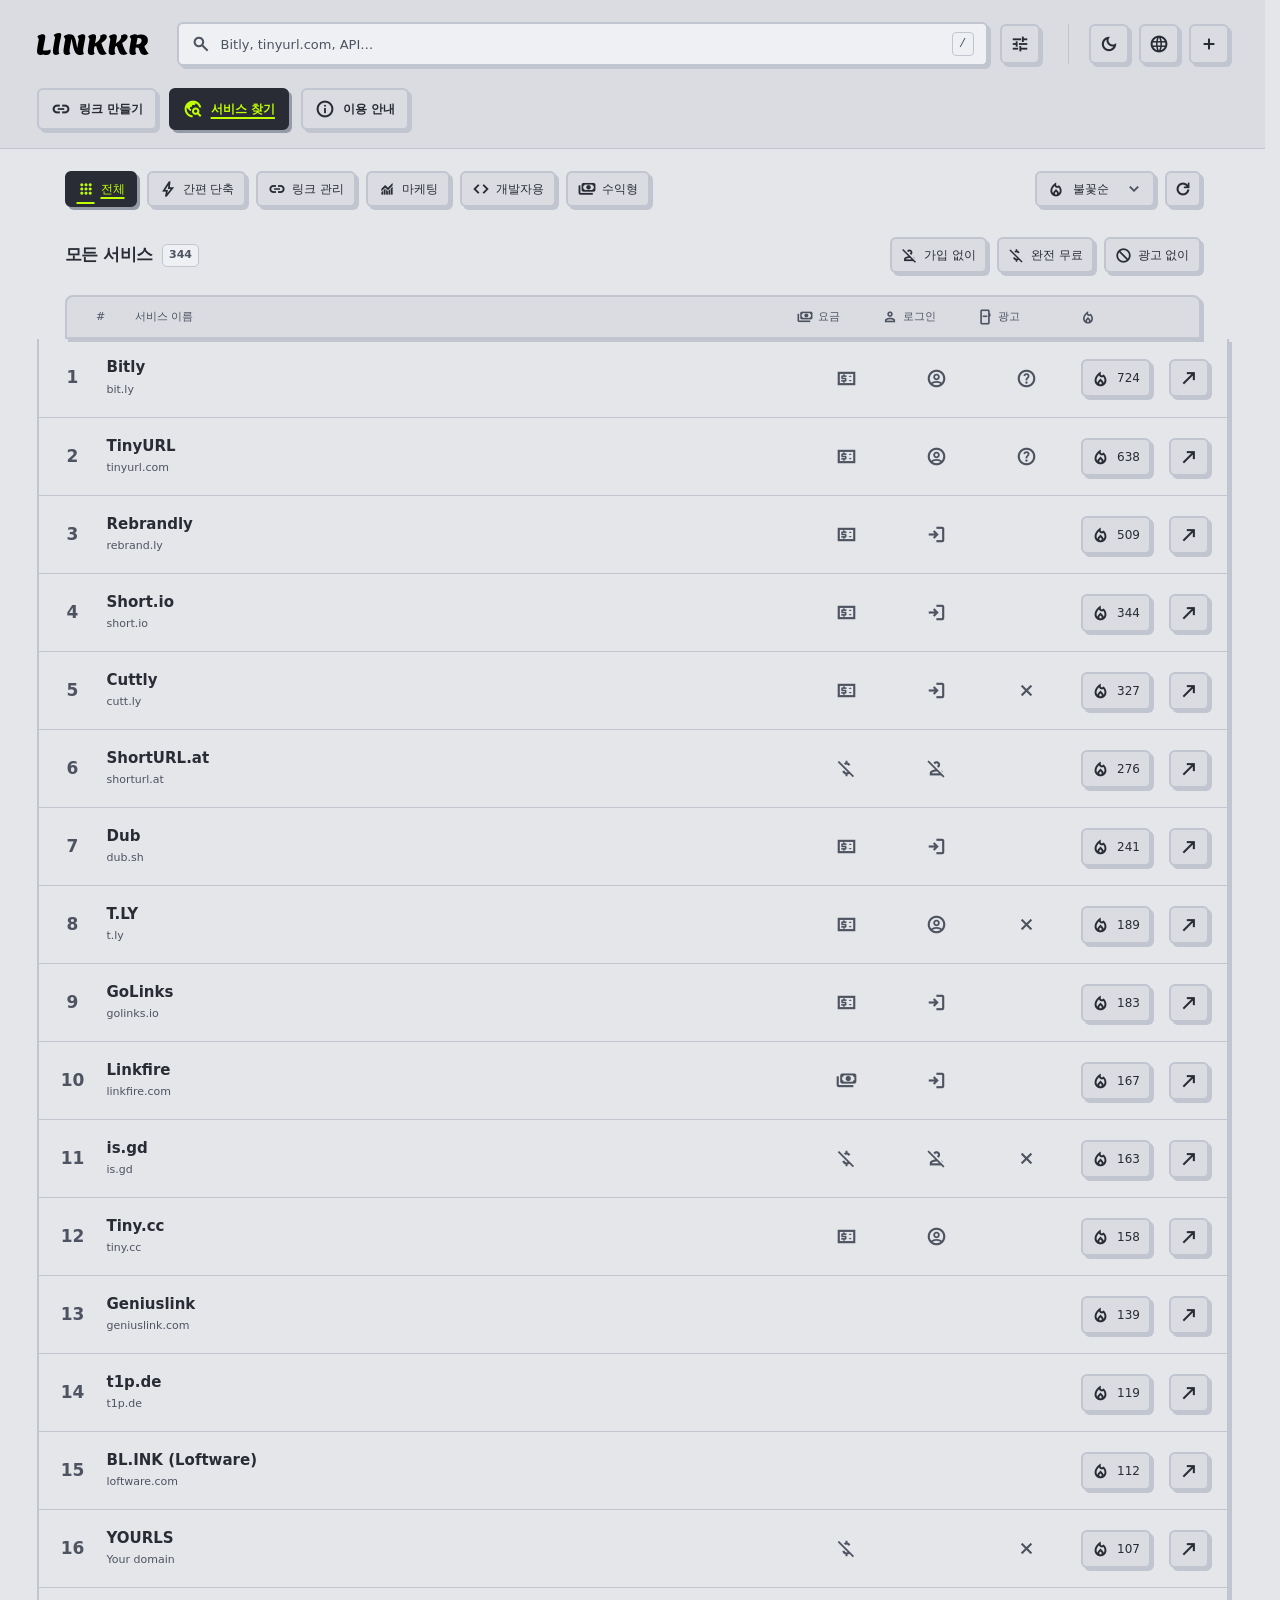
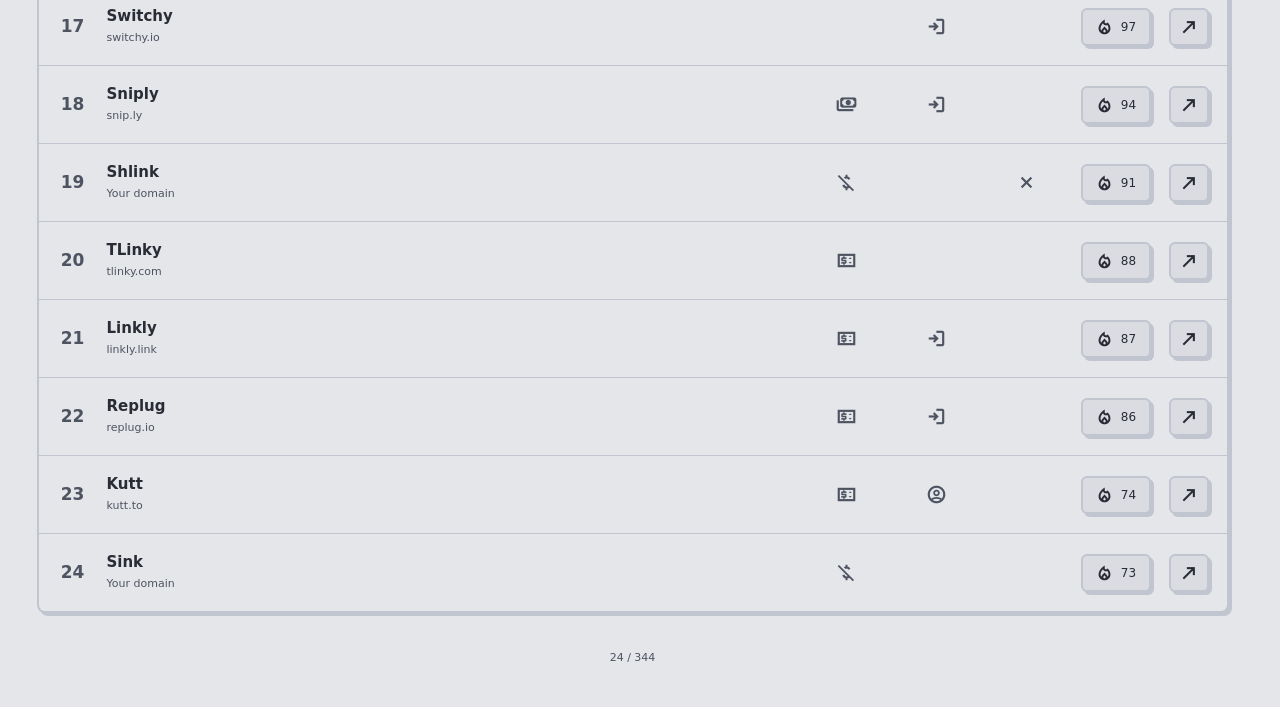
==== commit b409e1de: "Improve Ringkl keyboard accessibility" ====
--- a/shortener/index.html
+++ b/shortener/index.html
@@ -7,15 +7,16 @@
   <meta charset="utf-8"><meta name="viewport" content="width=device-width,initial-scale=1">
 
   <link rel="stylesheet" href="../assets/directory.css?v=20261106-form2">
-<script src="../script.js?v=20261114-nav" defer></script>
+<script src="../script.js?v=20261123-accessibility" defer></script>
 <title>Shortener | LLNKKR</title><meta name="description" content="로그인, 요금, 광고 조건을 비교하고 나에게 맞는 단축링크 서비스를 찾아보세요.">
 
   <link rel="icon" href="../assets/llnkkr.png">
 
-  <link rel="stylesheet" href="../assets/navigation.css?v=20261114">
+  <link rel="stylesheet" href="../assets/navigation.css?v=20261120-accessibility">
 </head>
 
 <body data-page="directory">
+<a class="skip-link" href="#directoryMain">본문으로 건너뛰기</a>
 
 <div class="directory-chrome">
 
@@ -23,7 +24,7 @@
 
   <a class="brand" data-page-link href="../" aria-label="링클 홈"><img src="../assets/llnkkr-wordmark.svg" alt="LLNKKR"></a>
 
-  <div class="header-search"><div class="search-field ringcl-box"><span class="icon" aria-hidden="true">search</span><input id="serviceSearch" type="search" name="service-query" placeholder="Bitly, tinyurl.com, API…" aria-label="서비스 이름이나 도메인 검색" maxlength="80" autocomplete="off" autocapitalize="none" spellcheck="false"><button type="button" class="clear-search icon-button" id="clearSearch" aria-label="검색어 지우기" hidden><span class="icon" aria-hidden="true">close</span></button><kbd>/</kbd></div><button type="button" id="filterToggle" class="icon-button" data-dialog="filterDialog" aria-label="필터" title="필터"><span class="icon" aria-hidden="true">tune</span><span id="filterCount" class="count-badge" hidden></span></button></div>
+  <div class="header-search"><div class="search-field ringcl-box"><span class="icon" aria-hidden="true">search</span><label class="visually-hidden" for="serviceSearch">서비스 이름이나 도메인 검색</label><input id="serviceSearch" type="search" name="service-query" placeholder="Bitly, tinyurl.com, API…" maxlength="80" autocomplete="off" autocapitalize="none" spellcheck="false"><button type="button" class="clear-search icon-button" id="clearSearch" aria-label="검색어 지우기" hidden><span class="icon" aria-hidden="true">close</span></button><kbd>/</kbd></div><button type="button" id="filterToggle" class="icon-button" data-dialog="filterDialog" aria-label="필터" title="필터"><span class="icon" aria-hidden="true">tune</span><span id="filterCount" class="count-badge" hidden></span></button></div>
 
   <nav class="header-actions" aria-label="서비스 디렉터리"><button class="icon-button" id="themeToggle" type="button" aria-label="다크 모드" title="다크 모드"><span class="icon" aria-hidden="true">dark_mode</span></button><button class="icon-button" data-dialog="languageDialog" type="button" aria-label="언어" title="언어"><span class="icon" aria-hidden="true">language</span></button><button class="icon-button" aria-label="서비스 제보 / 정보 수정" title="서비스 제보 / 정보 수정" data-dialog="reportDialog" type="button"><span class="icon" aria-hidden="true">add</span></button></nav>
 
@@ -34,6 +35,10 @@
 </nav>
 </header>
 
+</div>
+
+<main id="directoryMain" tabindex="-1">
+
 <div class="directory-controls">
 
   <section class="browse-controls" aria-label="필터">
@@ -81,10 +86,6 @@
 </div>
 
 </div>
-
-</div>
-
-<main>
 
   <section id="catalog" class="results" aria-labelledby="resultsTitle">
 
--- a/assets/navigation.css
+++ b/assets/navigation.css
@@ -30,3 +30,49 @@
  .service-guide h1{font-size:23px}
 }
 @media(prefers-reduced-motion:reduce){.primary-navigation a,.primary-navigation .primary-menu-toggle{transition:none}}
+
+.visually-hidden {
+  position:absolute;
+  width:1px;
+  height:1px;
+  padding:0;
+  overflow:hidden;
+  clip-path:inset(50%);
+  white-space:nowrap;
+}
+
+.skip-link {
+  position:fixed;
+  z-index:1000;
+  inset-block-start:12px;
+  inset-inline-start:12px;
+  transform:translateY(calc(-100% - 20px));
+  padding:10px 14px;
+  border:2px solid var(--text);
+  border-radius:6px;
+  background:var(--bg);
+  color:var(--text);
+  font-weight:700;
+}
+
+.skip-link:focus {transform:none}
+.url-field-label {justify-self:start;color:var(--text);font-size:14px;font-weight:700}
+
+body :is(a[href],button,input,select,textarea,summary,[tabindex="0"]):focus-visible {
+  outline:3px solid var(--text);
+  outline-offset:3px;
+}
+
+.primary-navigation a[aria-current="page"] .nav-label,
+.category-tabs button[aria-pressed="true"] {
+  text-decoration:underline;
+  text-underline-offset:4px;
+  text-decoration-thickness:2px;
+}
+
+:root[data-theme="light"] .directory-chrome,
+:root[data-theme="light"] #directoryMain {
+  --muted:#4D5360;
+}
+
+:root[data-theme="light"] body[data-page="home"] #message.is-error {color:#9A203C}
